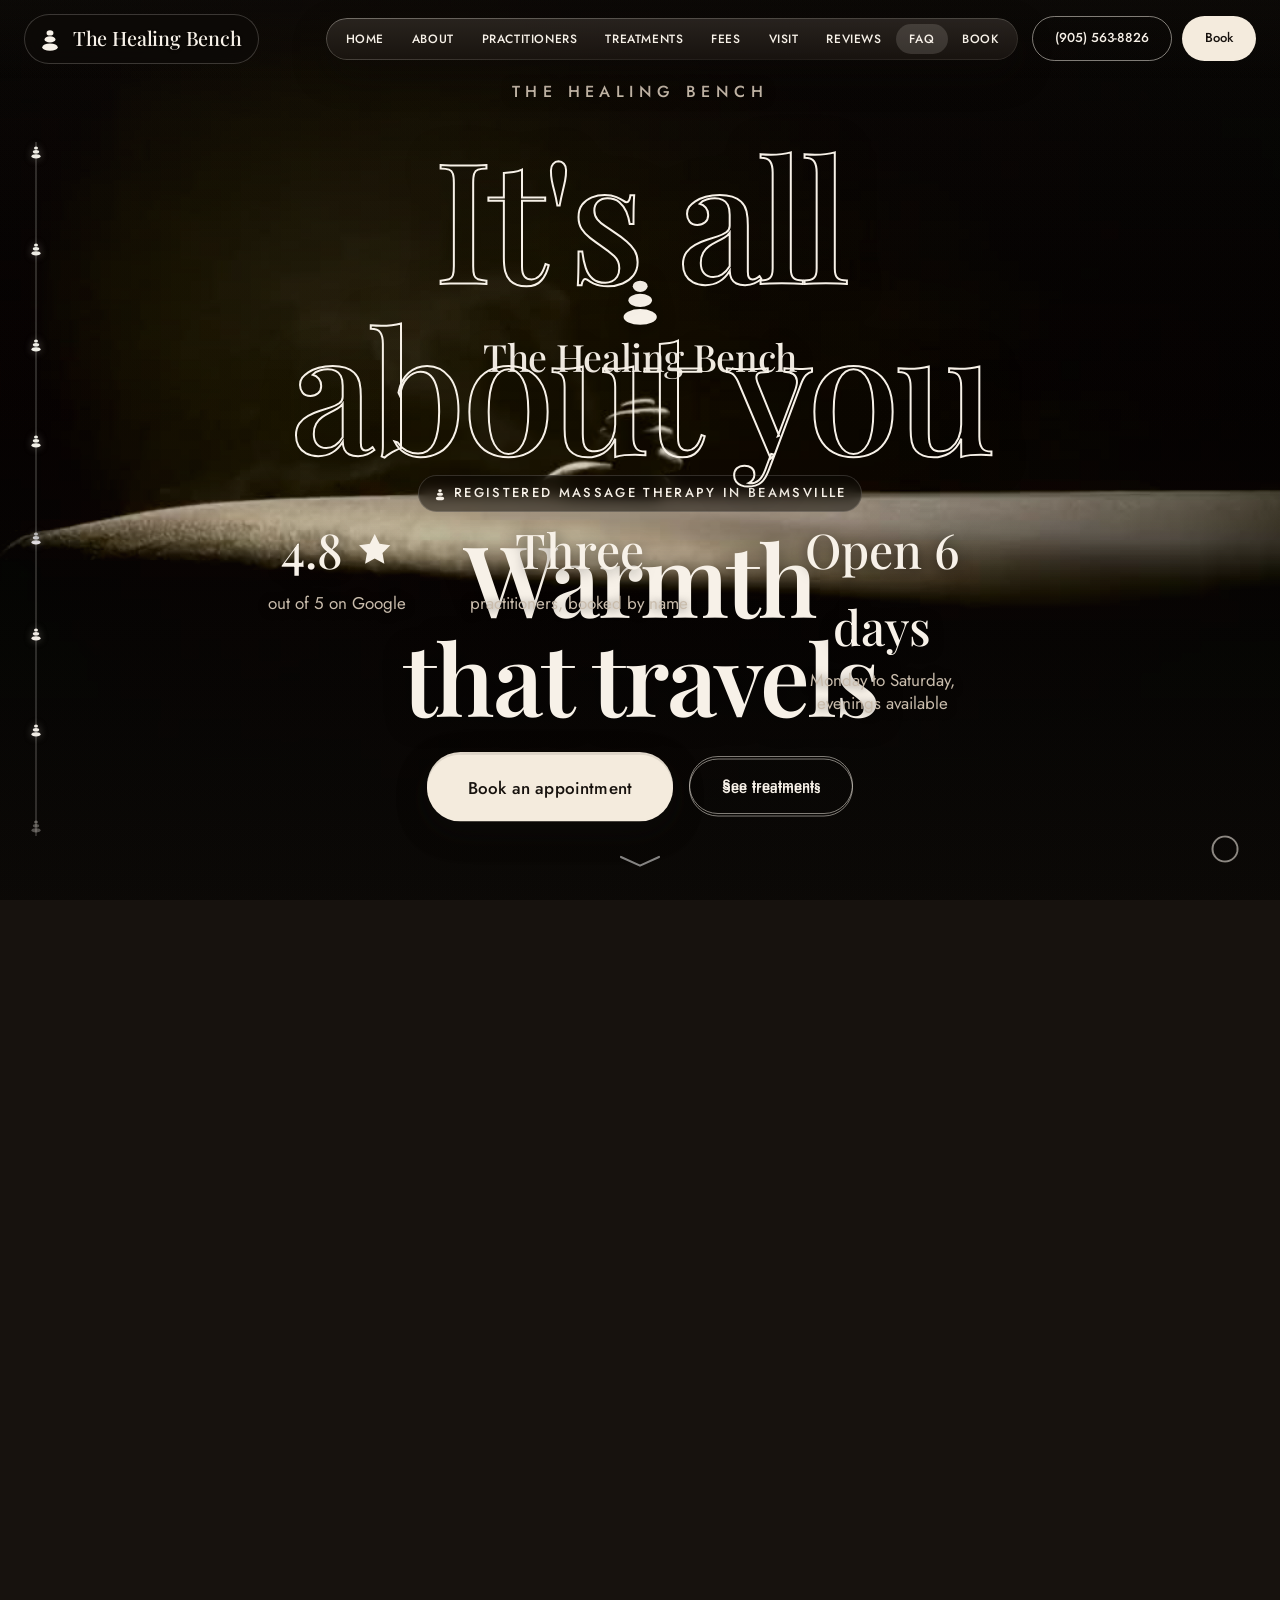
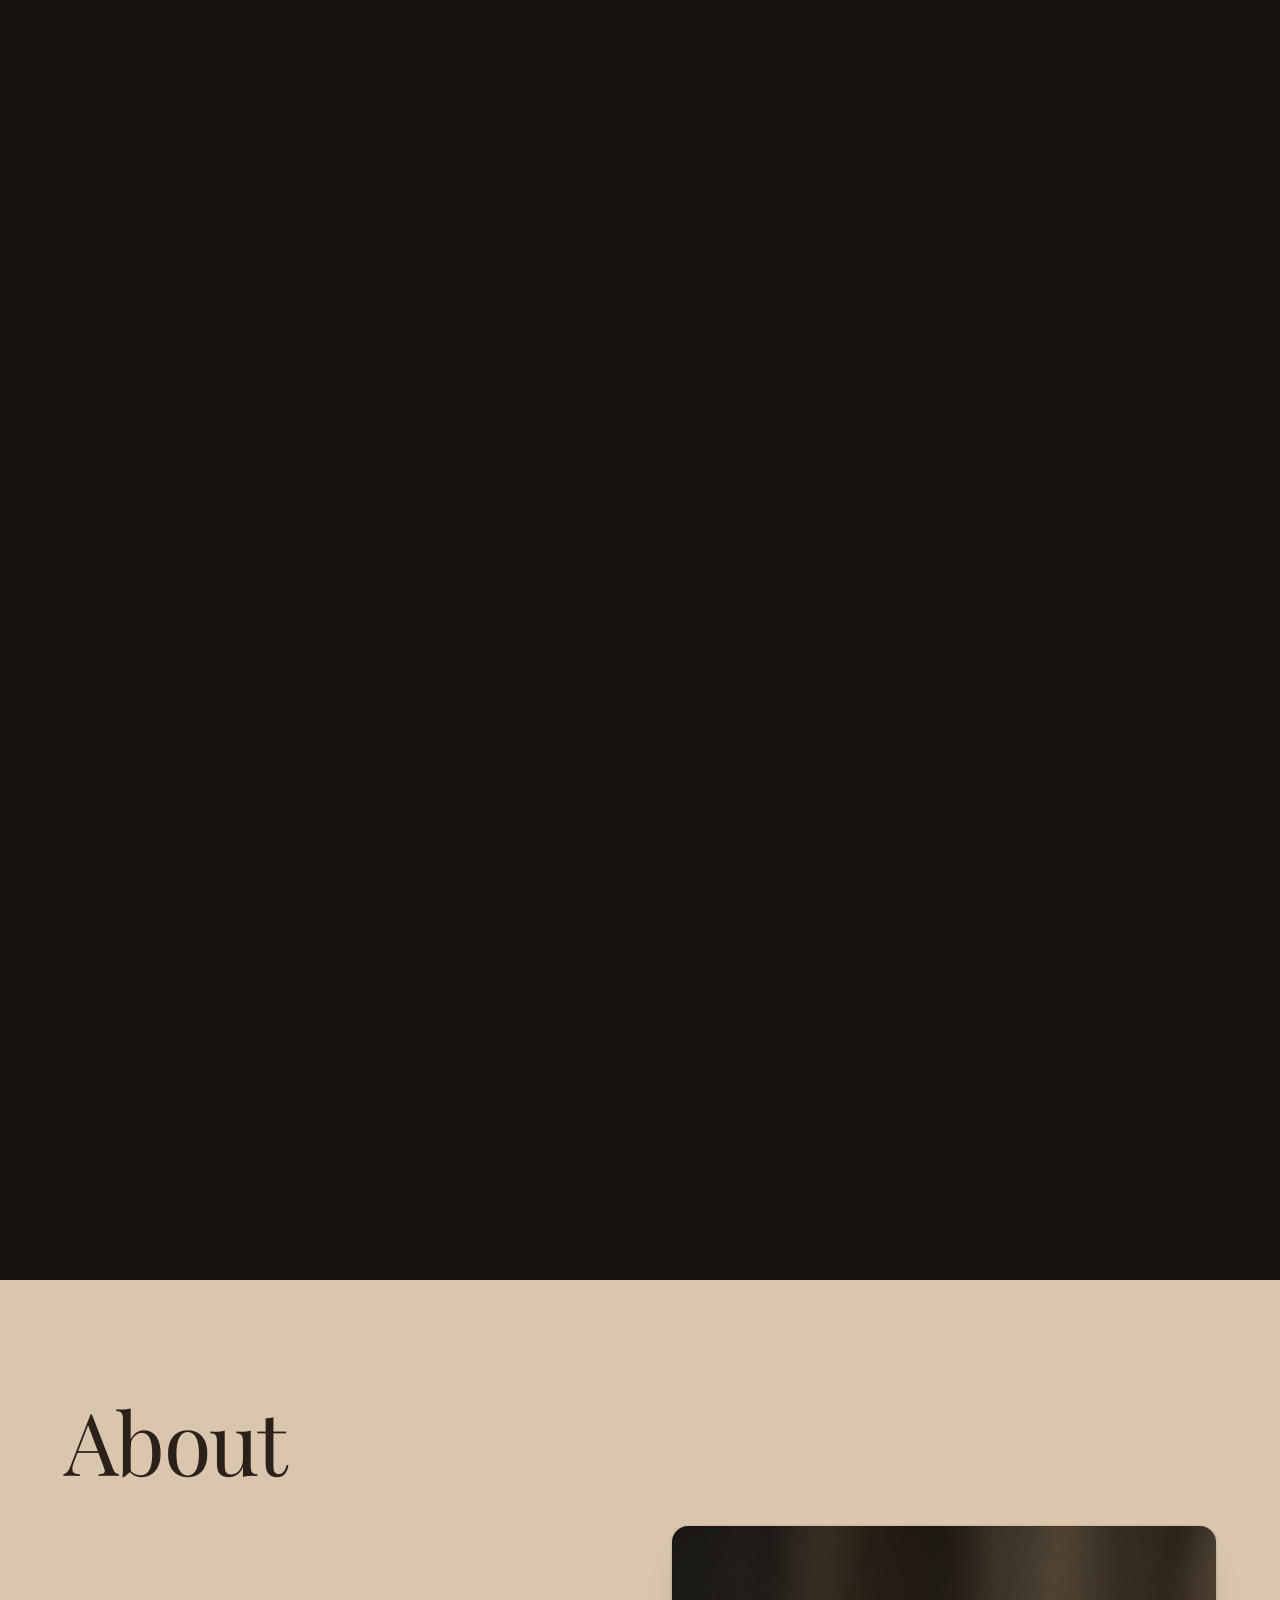
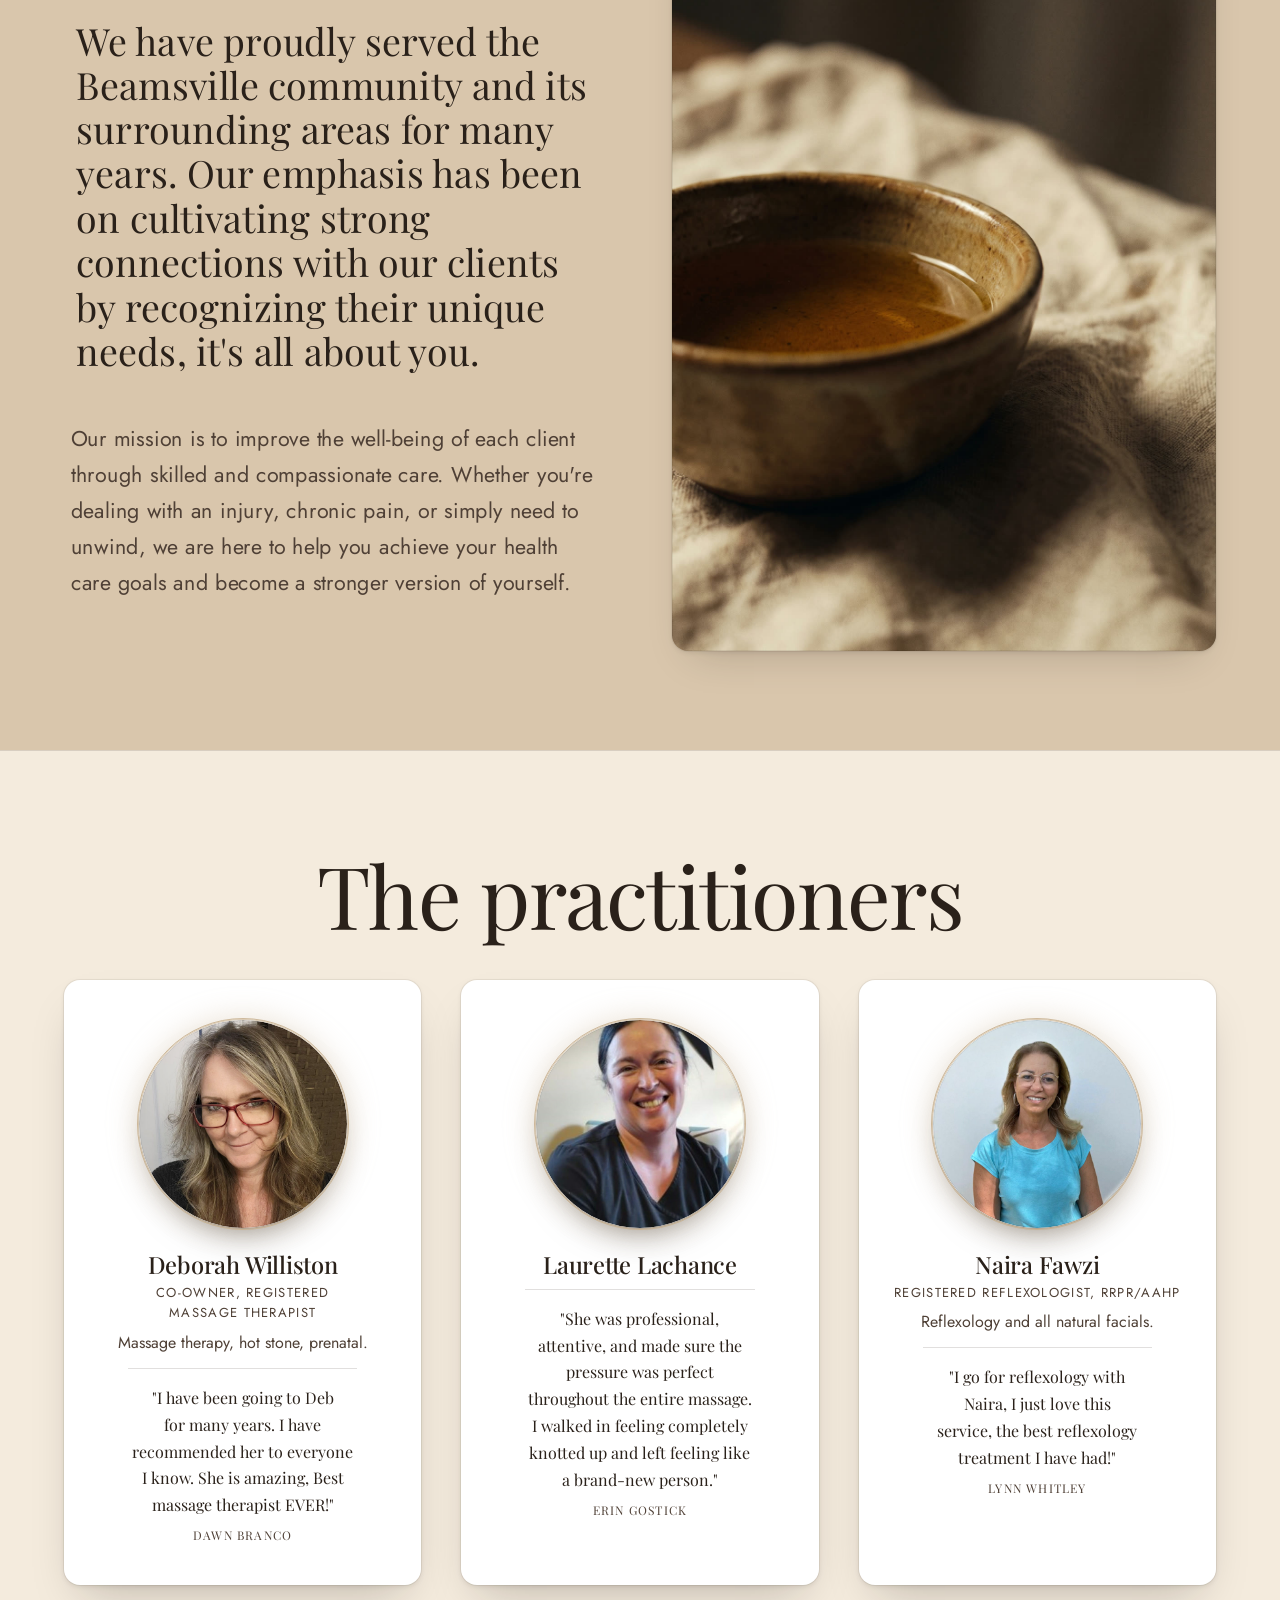
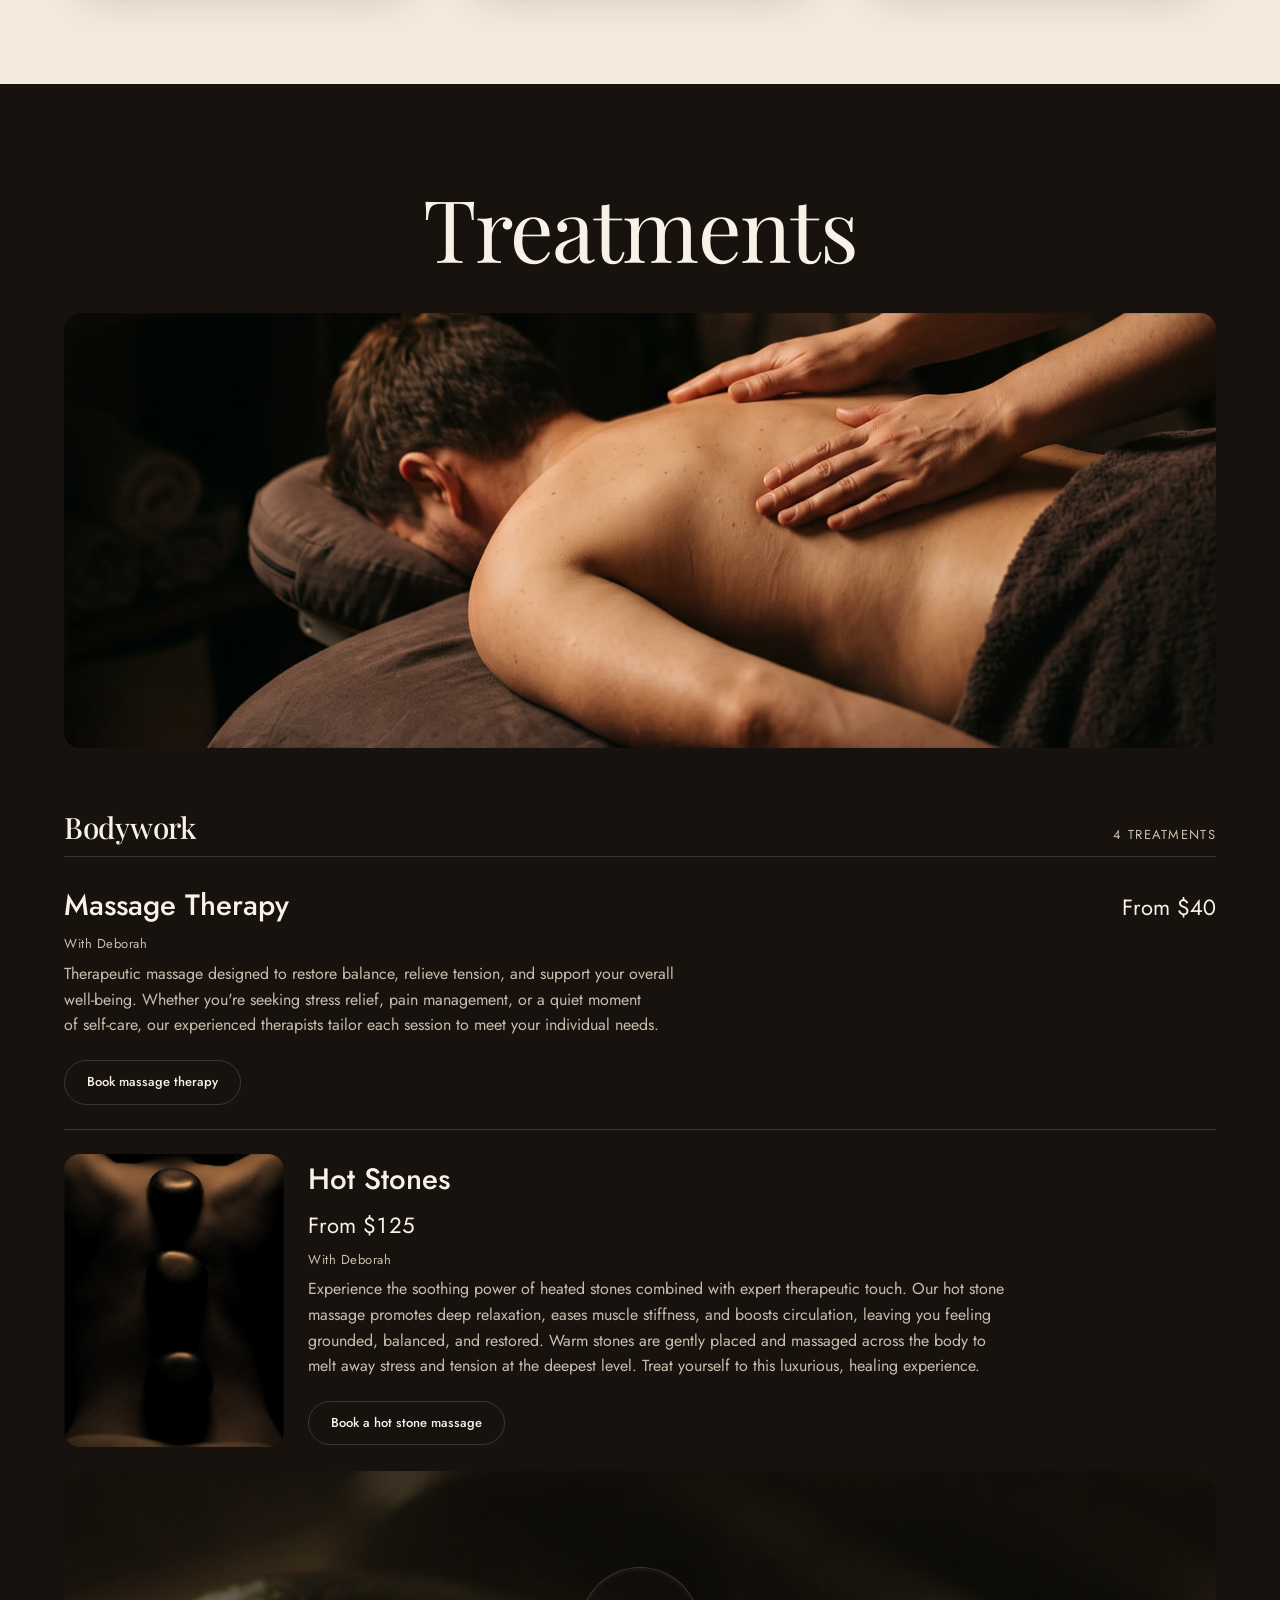
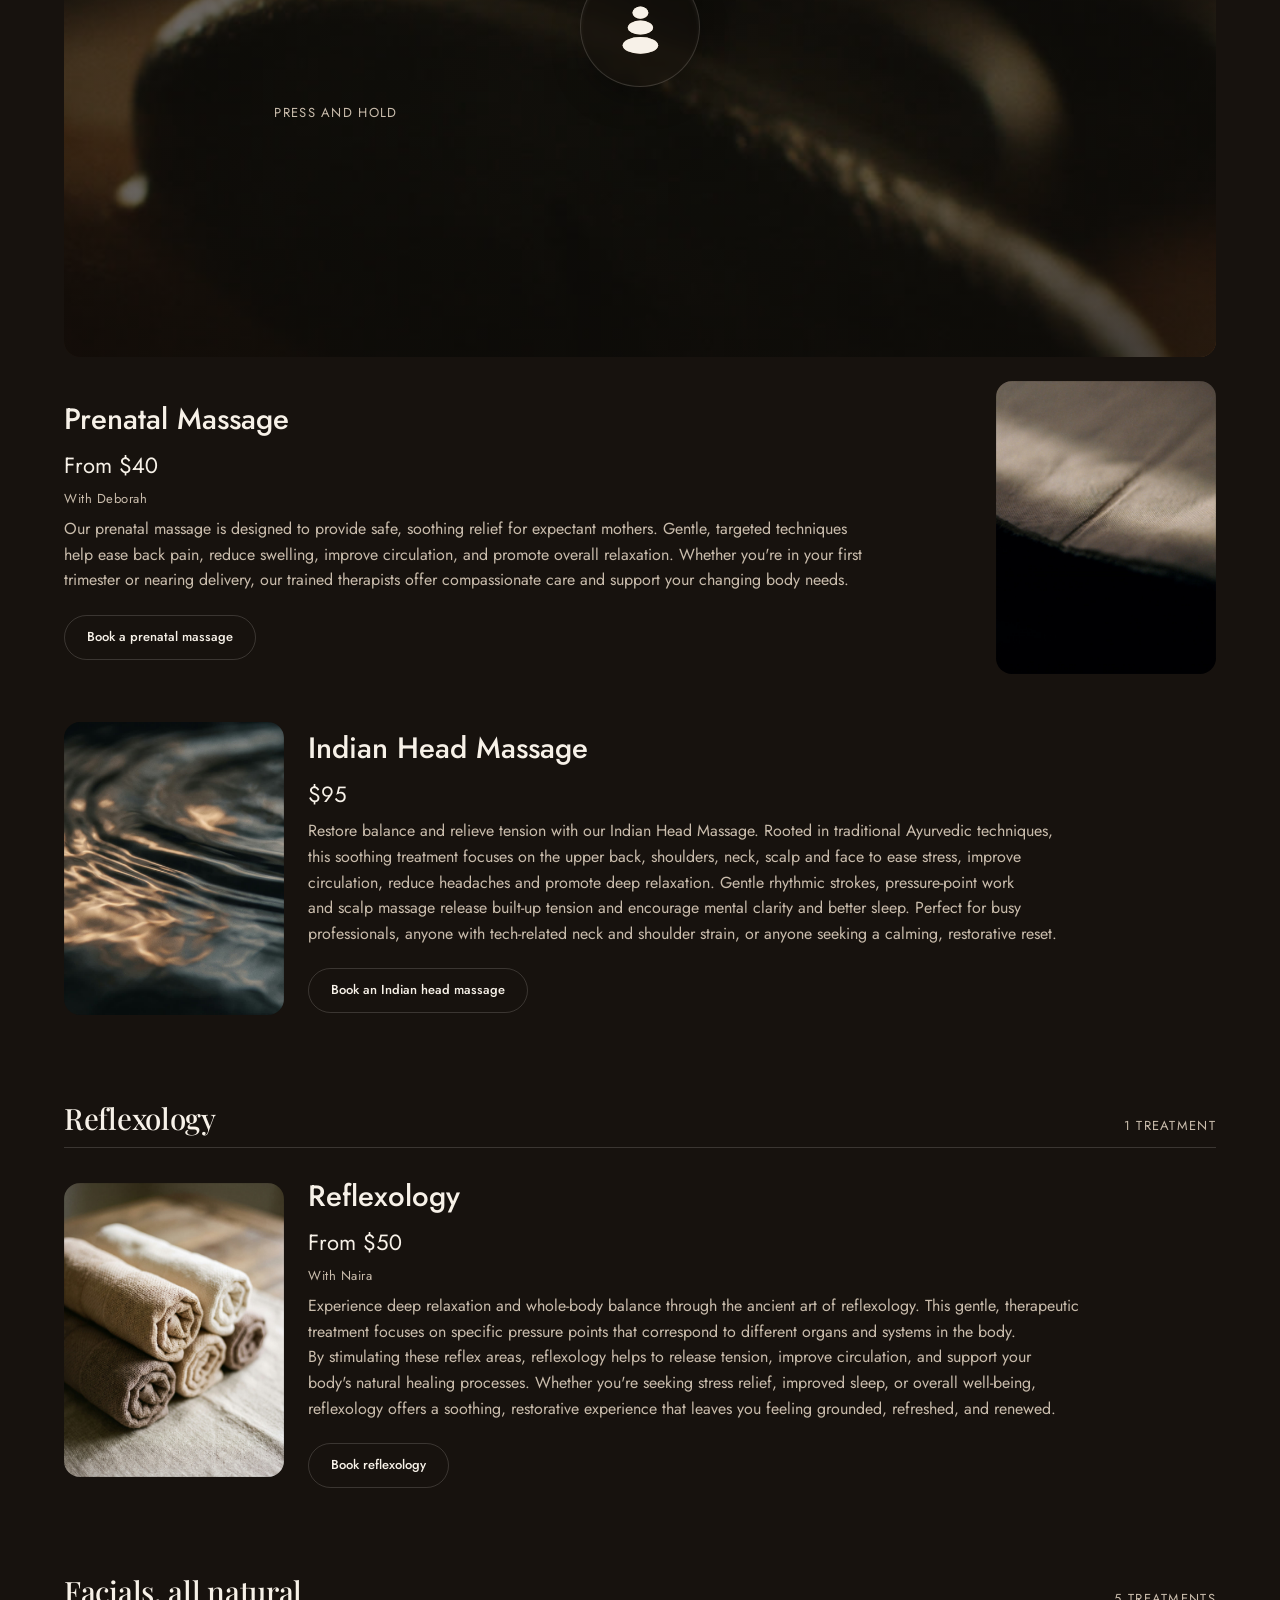
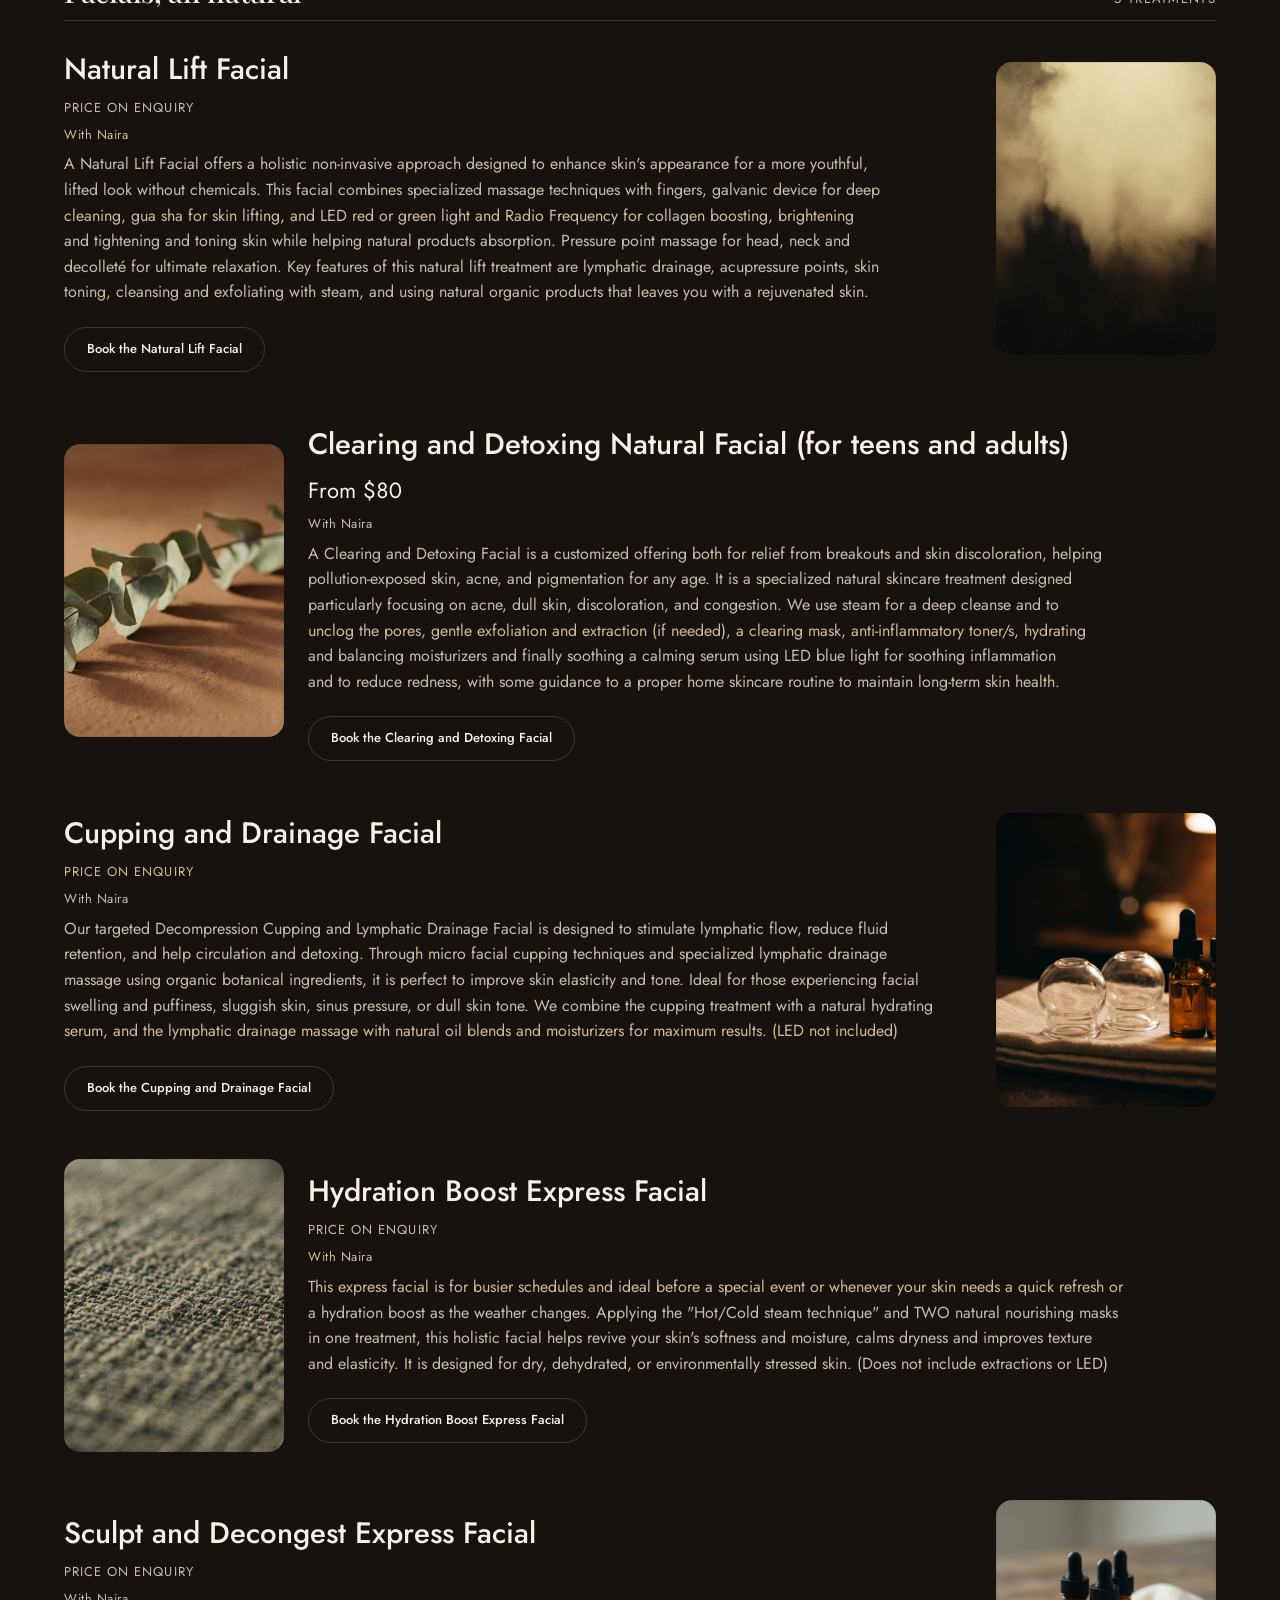
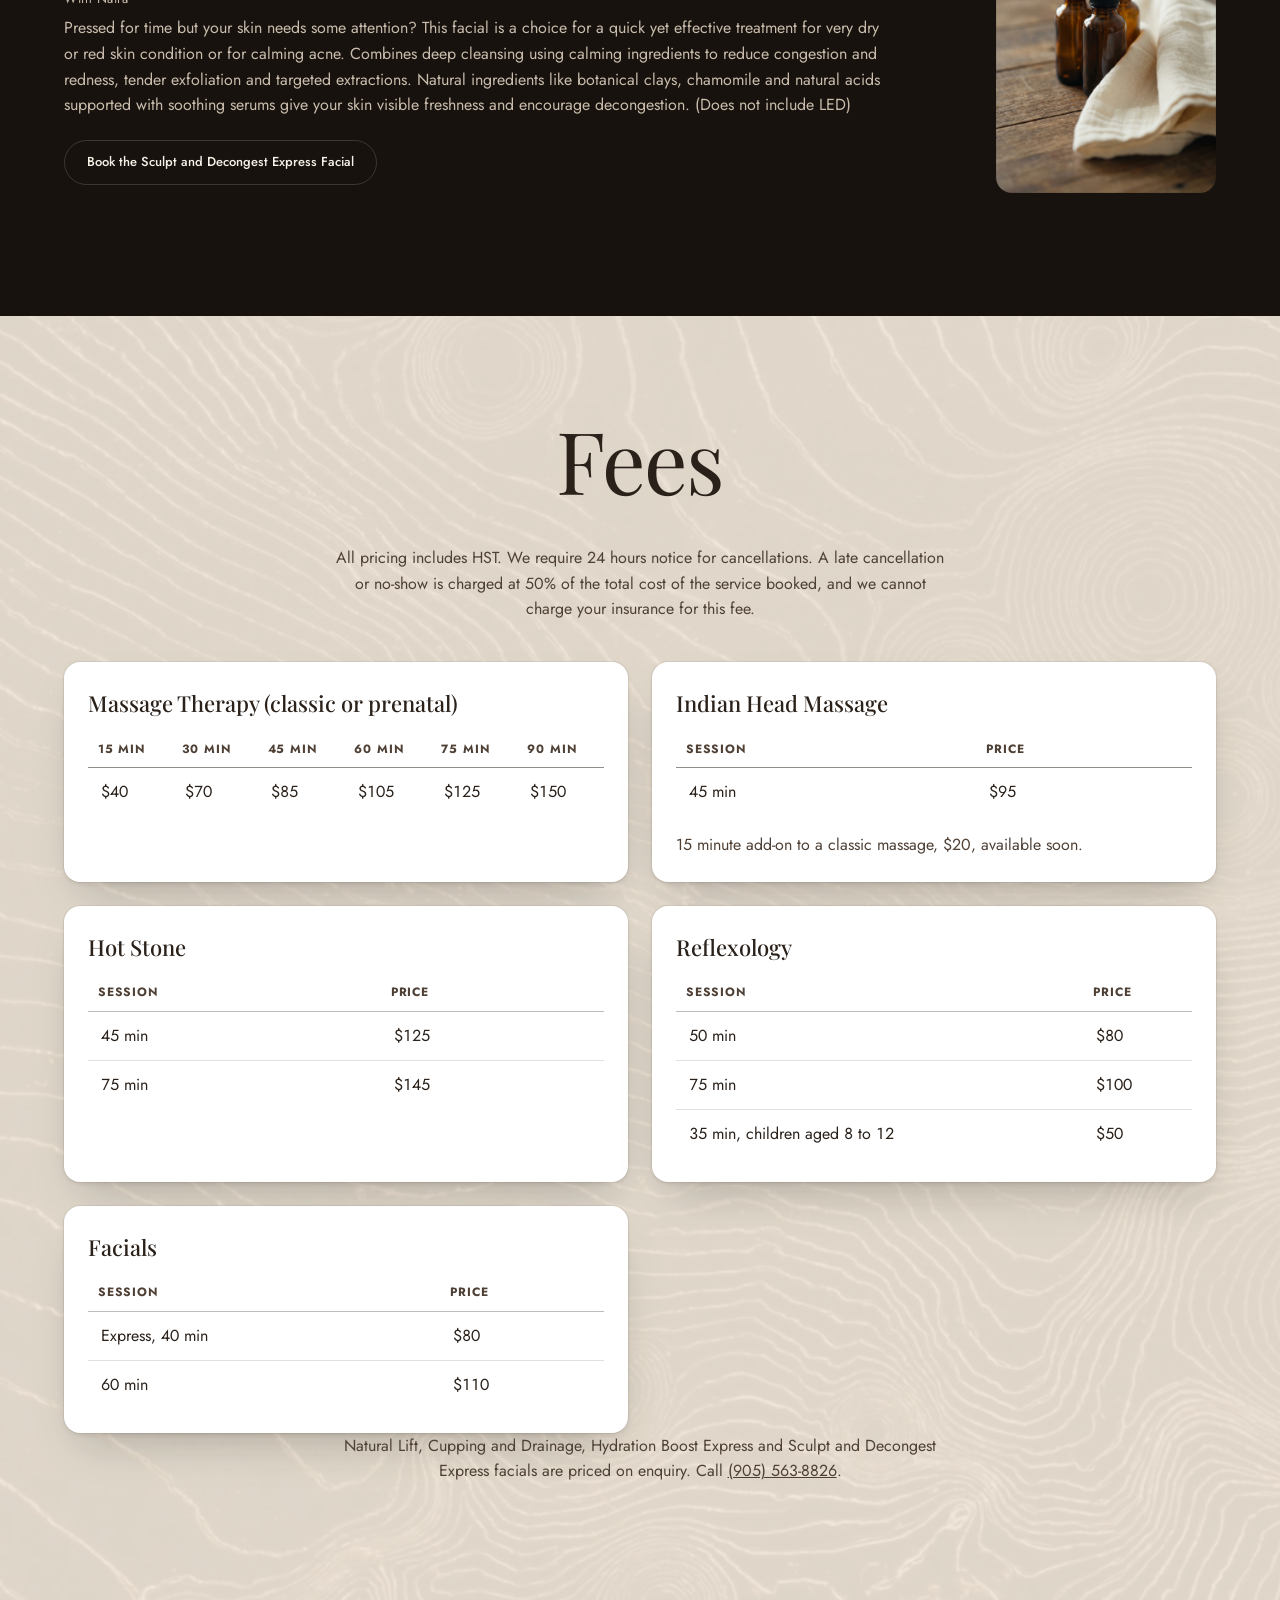
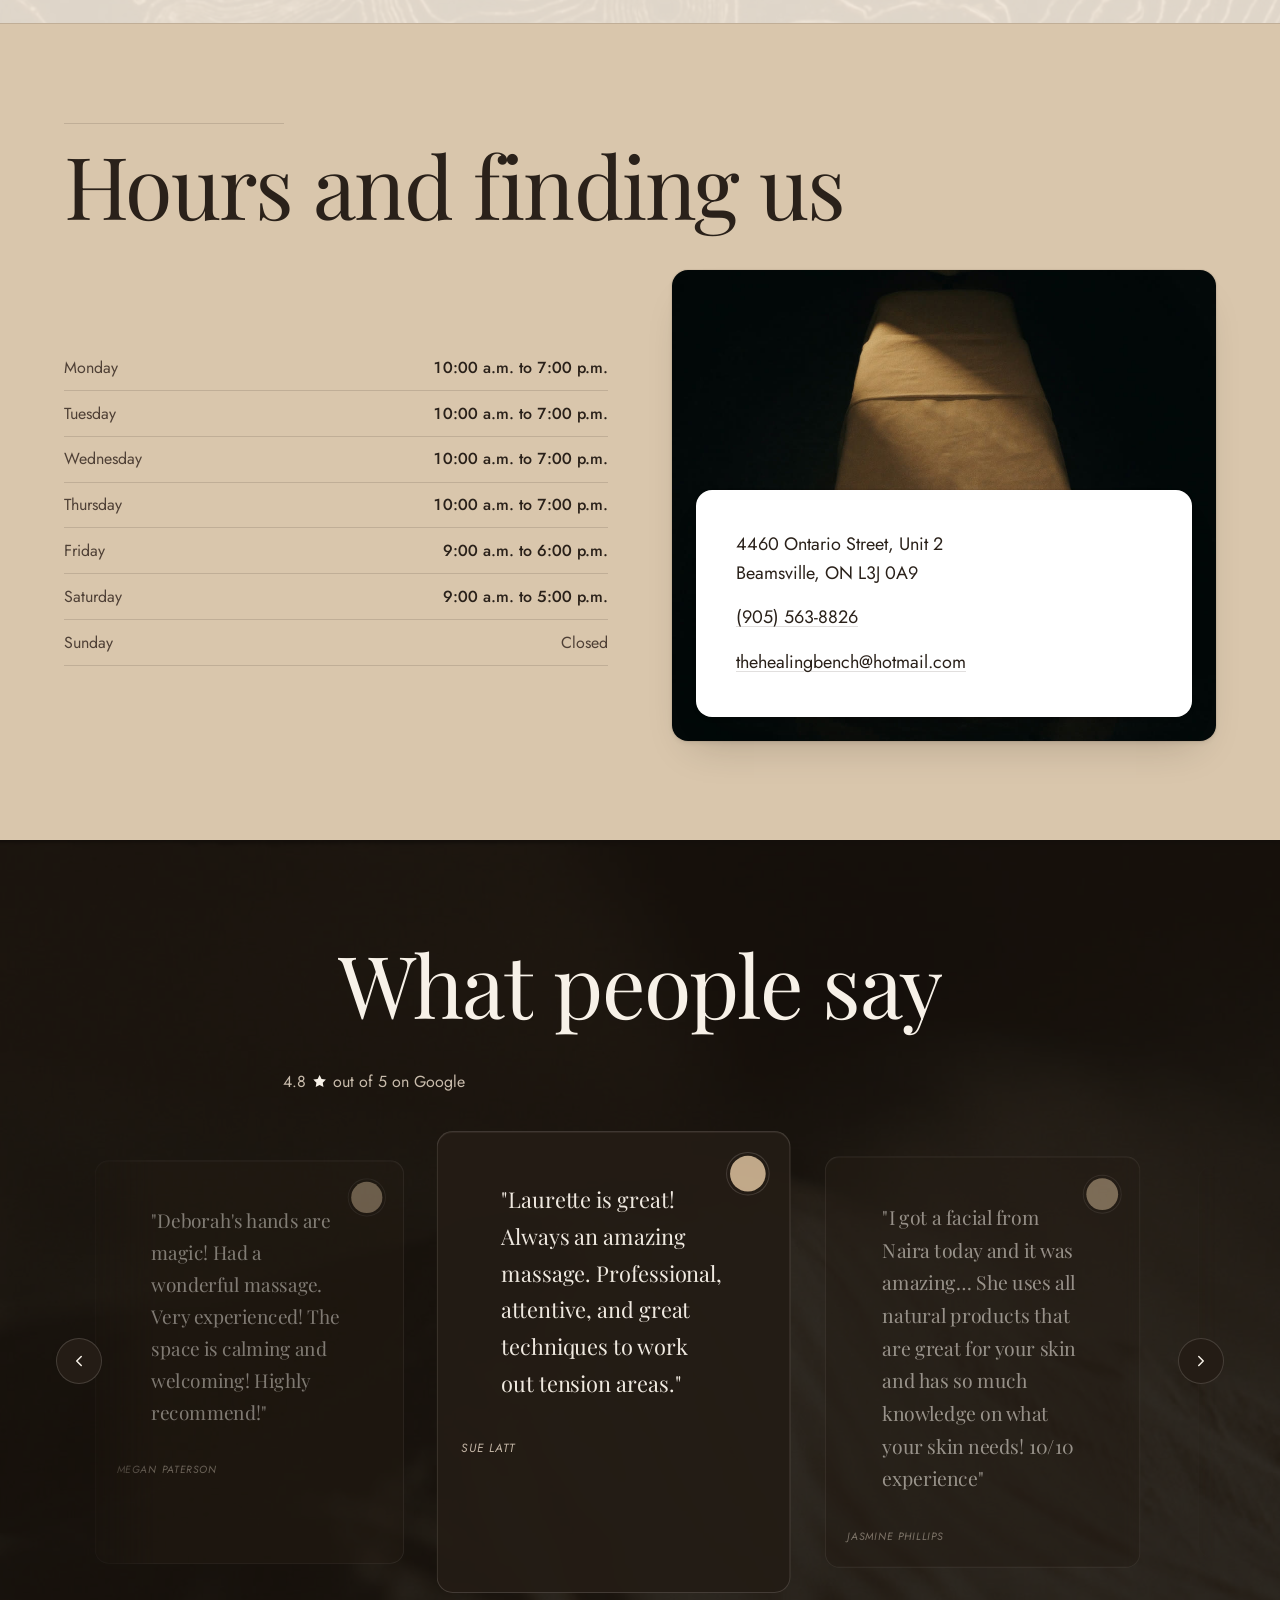
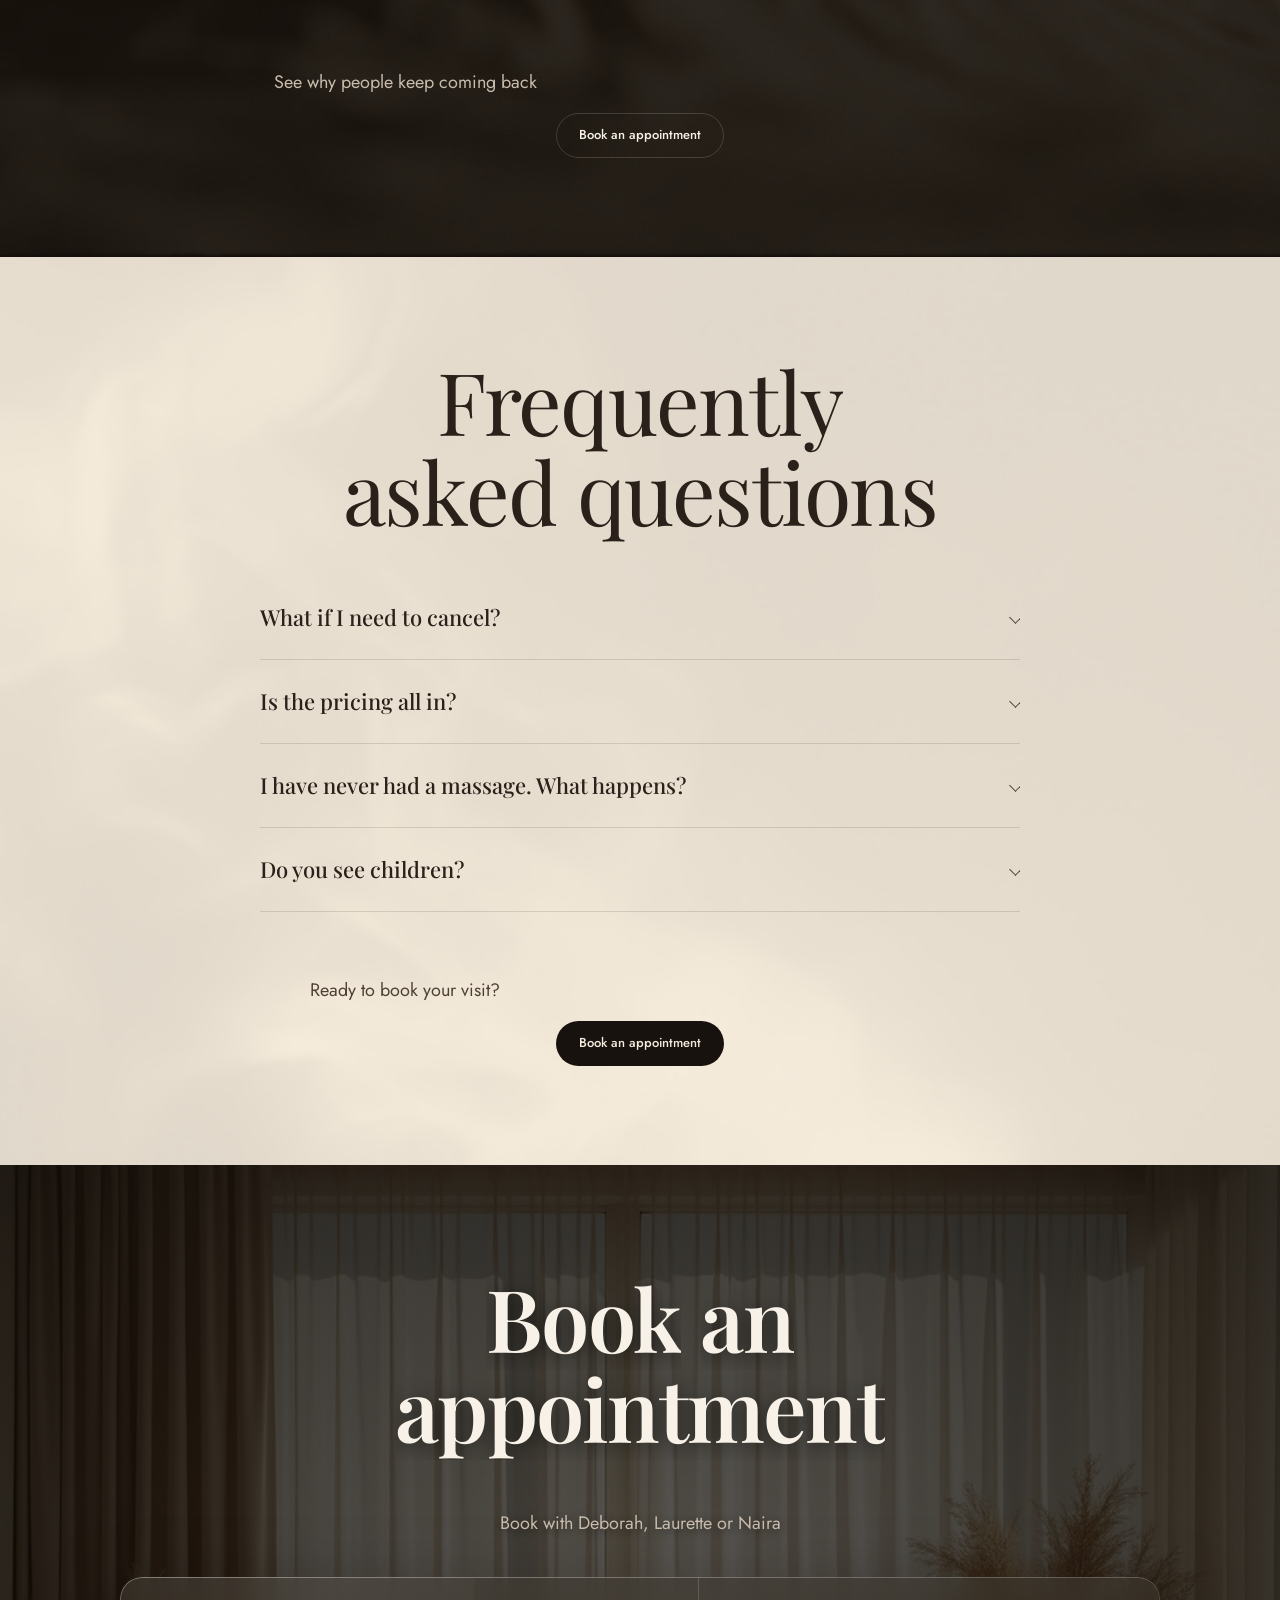
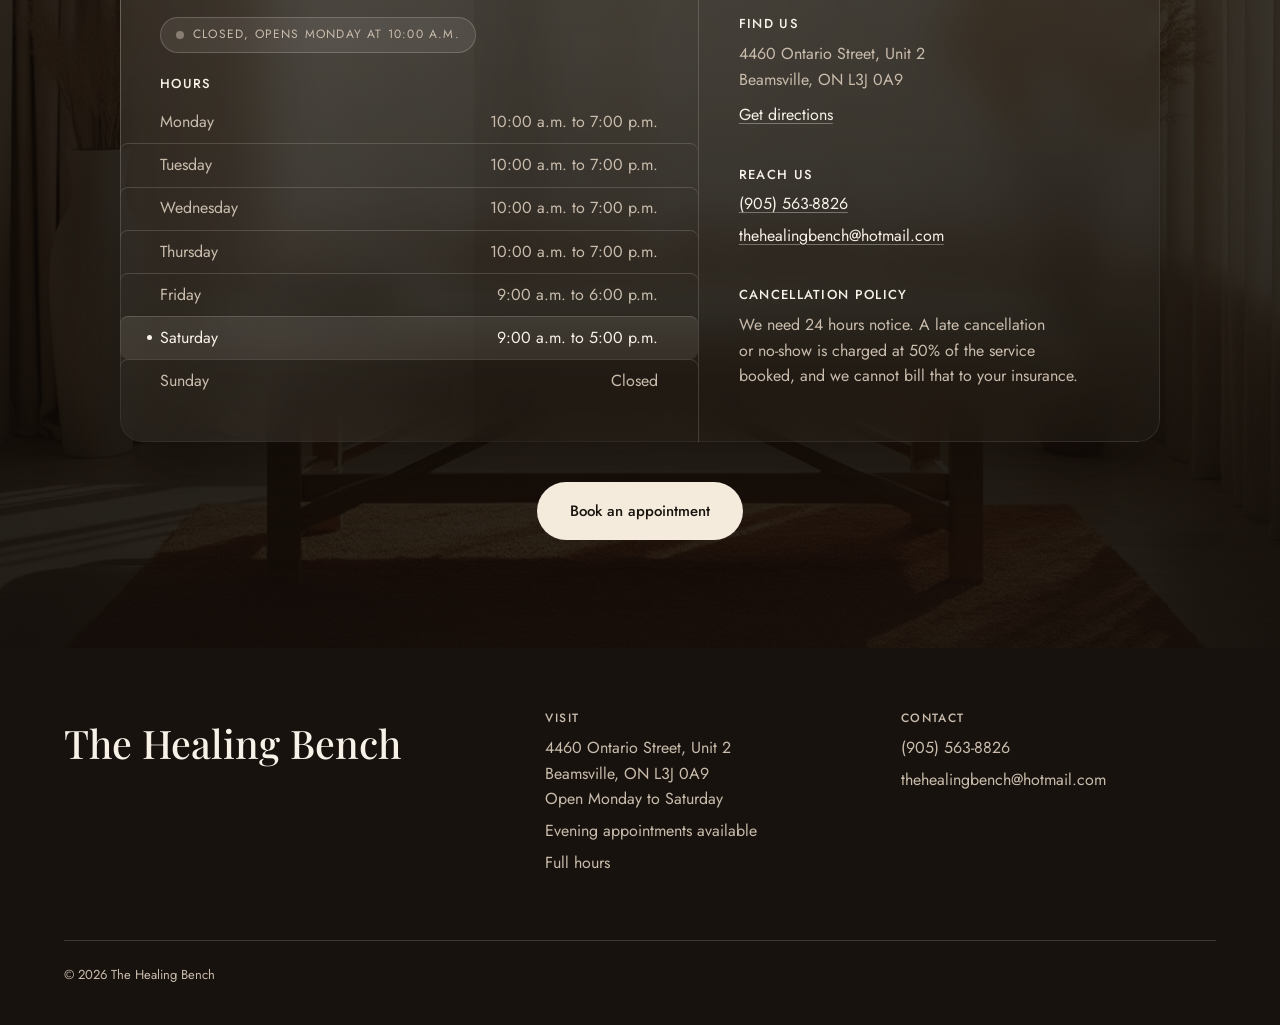
==== index.html @ c96ab0de "Stop showing the same four photographs over and over still-table.jpg appeared three times, tex-steam" ====
<!DOCTYPE html>
<html lang="en">
<head>
<meta charset="UTF-8">
<meta name="viewport" content="width=device-width, initial-scale=1">
<title>The Healing Bench | Massage Therapy &amp; Reflexology in Beamsville, ON</title>
<meta name="description" content="Registered massage therapy, reflexology and natural facials in Beamsville, Ontario. Three practitioners, evening and Saturday hours, book online.">
<meta name="theme-color" content="#17120E">

<!-- Favicon: the cairn mark, three stacked stones, on the espresso ground. Matches the in-page sprite drawn in #cairn below, redrawn here as a standalone file since a favicon loads before body markup exists. Recoloured for DIRECTION-V3.md's warm spa palette: no chromatic accent, so the stones sit in cream on espresso rather than the retired ember tone. -->
<link rel="icon" type="image/svg+xml" href="data:image/svg+xml,%3Csvg xmlns='http://www.w3.org/2000/svg' viewBox='0 0 64 64'%3E%3Crect width='64' height='64' rx='14' fill='%2317120E'/%3E%3Cg transform='translate(13,6) scale(0.8)'%3E%3Cellipse cx='24' cy='52' rx='19' ry='9' fill='%23F4EBDD'/%3E%3Cellipse cx='24' cy='33' rx='13.5' ry='7.5' fill='%23F4EBDD'/%3E%3Cellipse cx='24' cy='17' rx='8.5' ry='6.5' fill='%23F4EBDD'/%3E%3C/g%3E%3C/svg%3E">

<!-- site.webmanifest exists but nothing linked to it; wiring that up here.
     DEPLOY STEP / outstanding: the manifest has no "icons" array, and there
     are no raster icon files (PNG/ICO) in assets/ to point one at. Do not
     invent icon filenames. Before launch, generate real raster icons (at
     minimum 192x192 and 512x512 PNG, ideally also a maskable variant) from
     the cairn mark above and add an icons array to site.webmanifest. -->
<link rel="manifest" href="site.webmanifest">

<!-- Fonts per DIRECTION-V3.md, warm spa editorial: Playfair Display for display, Jost for body, kickers and buttons. There is no mono face in this direction. Fraunces, Karla, IBM Plex Mono, Bricolage Grotesque and Space Mono are all retired. -->
<link rel="preconnect" href="https://fonts.googleapis.com">
<link rel="preconnect" href="https://fonts.gstatic.com" crossorigin>
<link href="https://fonts.googleapis.com/css2?family=Playfair+Display:wght@400;500;600&amp;family=Jost:wght@300;400;500&amp;display=swap" rel="stylesheet">

<meta property="og:type" content="website">
<meta property="og:site_name" content="The Healing Bench">
<meta property="og:title" content="The Healing Bench | Massage Therapy &amp; Reflexology in Beamsville, ON">
<meta property="og:description" content="Registered massage therapy, reflexology and natural facials in Beamsville, Ontario. Three practitioners, evening and Saturday hours, book online.">
<!-- Preview build: pointed at the live GitHub Pages URL, not the eventual
     thehealingbench.ca domain (this is a speculative pitch, not launched
     there yet). DEPLOY STEP: swap both to the real domain once it goes live. -->
<meta property="og:url" content="https://haydnm17.github.io/the-healing-bench/">
<!-- treatment-lengthwise.jpg chosen over hero-poster.jpg/hero-wide-poster.jpg: it is
     the only landscape asset that reads clearly as massage therapy at link-preview
     thumbnail size (the hero posters are moody, mostly-dark macro shots of a stone
     cairn, informative in the hero but not as a small square-cropped share thumbnail). -->
<meta property="og:image" content="https://haydnm17.github.io/the-healing-bench/assets/treatment-lengthwise.jpg">
<meta name="twitter:card" content="summary_large_image">

<!-- Preview build: pointed at the live GitHub Pages URL, same reasoning as
     og:url above. DEPLOY STEP: swap to the real domain once it goes live. -->
<link rel="canonical" href="https://haydnm17.github.io/the-healing-bench/">

<!--
  LocalBusiness structured data, carried over unchanged from the prior build.
  Every fact below is taken only from DESIGN-PACKAGE.md section 14 (verified
  facts). The old live site shipped a placeholder phone number,
  123-456-7890, in this exact schema block; this is the fix. Sunday is
  closed and is intentionally left out of openingHoursSpecification rather
  than given a fabricated opens/closes pair, per Google's own
  structured-data guidance for closed days. Sunday's closure is still shown
  to visitors, in the visible hours table in #visit. No geo coordinates are
  included because none appear in section 14 and this build never invents
  a fact.

  DEPLOY STEP: this schema is missing "geo" (a GeoCoordinates object with
  latitude/longitude for 4460 Ontario Street, Unit 2, Beamsville, ON L3J
  0A9), which Schema.org's LocalBusiness guidance recommends. Do not guess
  these numbers. Before launch, look up the real coordinates from an actual
  geocoder (e.g. Google Maps "what's here", or a geocoding API) and add:
    "geo": { "@type": "GeoCoordinates", "latitude": 0, "longitude": 0 }
-->
<script type="application/ld+json">
{
  "@context": "https://schema.org",
  "@type": ["MedicalClinic", "HealthAndBeautyBusiness"],
  "name": "The Healing Bench",
  "description": "Registered massage therapy, reflexology and natural facials in Beamsville, Ontario.",
  "image": "https://haydnm17.github.io/the-healing-bench/assets/treatment-lengthwise.jpg",
  "telephone": "+1-905-563-8826",
  "email": "thehealingbench@hotmail.com",
  "priceRange": "$40-$150",
  "address": {
    "@type": "PostalAddress",
    "streetAddress": "4460 Ontario Street, Unit 2",
    "addressLocality": "Beamsville",
    "addressRegion": "ON",
    "postalCode": "L3J 0A9",
    "addressCountry": "CA"
  },
  "areaServed": "Beamsville, Ontario",
  "openingHoursSpecification": [
    { "@type": "OpeningHoursSpecification", "dayOfWeek": "Monday", "opens": "10:00", "closes": "19:00" },
    { "@type": "OpeningHoursSpecification", "dayOfWeek": "Tuesday", "opens": "10:00", "closes": "19:00" },
    { "@type": "OpeningHoursSpecification", "dayOfWeek": "Wednesday", "opens": "10:00", "closes": "19:00" },
    { "@type": "OpeningHoursSpecification", "dayOfWeek": "Thursday", "opens": "10:00", "closes": "19:00" },
    { "@type": "OpeningHoursSpecification", "dayOfWeek": "Friday", "opens": "09:00", "closes": "18:00" },
    { "@type": "OpeningHoursSpecification", "dayOfWeek": "Saturday", "opens": "09:00", "closes": "17:00" }
  ],
  "aggregateRating": {
    "@type": "AggregateRating",
    "ratingValue": "4.8",
    "reviewCount": "19",
    "bestRating": "5"
  },
  "url": "https://haydnm17.github.io/the-healing-bench/"
}
</script>

<link rel="stylesheet" href="styles.css">
</head>
<body>

<!-- The cairn mark below is a design proposal, not an existing brand asset. The Healing Bench has no logo today, so this mark stands in for one until Deborah accepts, adapts or replaces it. Drawn once here as a symbol and referenced everywhere else with use, per BUILD-CONTRACT-V2.md: the hero crest, the header brand, every section label, every spine node, the heat stone, and the favicon above. -->
<svg aria-hidden="true" focusable="false" style="position:absolute;width:0;height:0;overflow:hidden" class="cairn-sprite">
  <symbol id="cairn" viewBox="0 0 48 64">
    <ellipse cx="24" cy="52" rx="19" ry="9" fill="currentColor"/>
    <ellipse cx="24" cy="33" rx="13.5" ry="7.5" fill="currentColor"/>
    <ellipse cx="24" cy="17" rx="8.5" ry="6.5" fill="currentColor"/>
  </symbol>
  <!-- A single filled star for the rating. Drawn rather than typed: the
       text glyph U+2605 renders at a wildly different size and baseline
       from font to font, and this one has to sit level with a 3rem
       Playfair numeral in the hero panel. -->
  <symbol id="star" viewBox="0 0 24 24">
    <path fill="currentColor" d="M12 1.6l3.09 6.26 6.91 1-5 4.87 1.18 6.87L12 17.35l-6.18 3.25L7 13.73l-5-4.87 6.91-1z"/>
  </symbol>
  <!-- The jump-arrow chevron: wide, shallow, two strokes and no shaft, so it
       reads as a direction rather than as another button competing with the
       booking pills. -->
  <symbol id="chev" viewBox="0 0 30 9">
    <path d="M1.4 1.4 15 7.6 28.6 1.4" fill="none" stroke="currentColor" stroke-width="1.5" stroke-linecap="round" stroke-linejoin="round"/>
  </symbol>
</svg>

<a class="skip-link" href="#main">Skip to content</a>

<header class="site-header">
  <a class="brand" href="#hero">
    <svg aria-hidden="true"><use href="#cairn"/></svg>
    <span>The Healing Bench</span>
  </a>
  <nav class="nav" id="navList" aria-label="Main">
    <a class="nav__link" href="#hero">Home</a>
    <a class="nav__link" href="#intro">About</a>
    <a class="nav__link" href="#practitioners">Practitioners</a>
    <a class="nav__link" href="#treatments">Treatments</a>
    <a class="nav__link" href="#fees">Fees</a>
    <a class="nav__link" href="#visit">Visit</a>
    <a class="nav__link" href="#reviews">Reviews</a>
    <a class="nav__link" href="#faq">FAQ</a>
    <a class="nav__link" href="#book">Book</a>
  </nav>
  <div class="header-actions">
    <a class="btn btn--ghost btn--sm" href="tel:+19055638826">(905) 563-8826</a>
    <a class="btn btn--primary btn--sm" href="https://thehealingbench.clinicsense.com/book/" rel="noopener">Book</a>
  </div>
  <button class="nav__toggle" id="navToggle" aria-controls="navList" aria-expanded="false">Menu</button>
</header>

<div class="spine" id="spine" aria-hidden="true">
  <span class="spine__rule"></span>
  <span class="spine__node" data-for="intro"><svg aria-hidden="true"><use href="#cairn"/></svg></span>
  <span class="spine__node" data-for="practitioners"><svg aria-hidden="true"><use href="#cairn"/></svg></span>
  <span class="spine__node" data-for="treatments"><svg aria-hidden="true"><use href="#cairn"/></svg></span>
  <span class="spine__node" data-for="fees"><svg aria-hidden="true"><use href="#cairn"/></svg></span>
  <span class="spine__node" data-for="visit"><svg aria-hidden="true"><use href="#cairn"/></svg></span>
  <span class="spine__node" data-for="reviews"><svg aria-hidden="true"><use href="#cairn"/></svg></span>
  <span class="spine__node" data-for="faq"><svg aria-hidden="true"><use href="#cairn"/></svg></span>
  <span class="spine__node" data-for="book"><svg aria-hidden="true"><use href="#cairn"/></svg></span>
</div>

<main id="main" tabindex="-1">

  <!-- Hero, exactly per BUILD-CONTRACT-V2.md. The five caption bands from
       v1 are gone entirely. This is a single composed crest plus caption,
       not a five-beat film narration. The section carries id="hero" per
       the contract, since the engine looks that id up by name to compute
       scroll progress through the pinned region and fails silently
       (no scrub, no console error) if it is absent. The header brand's
       href points at "#hero" directly rather than a separate "#top"
       anchor. #heroRing is the frame loader's progress ring, restored
       here per BUILD-CONTRACT.md; Agent F writes its stroke-dashoffset
       through the --ld custom property as the frames arrive. Agent F
       wires the poster through CSS and JS, and paints the film itself
       into the #heroFilm canvas from the WebP sequences under
       assets/frames/, so no raster <img> tags live inside the stage.
       Agent F also writes --heroOut (0 to 1) onto #heroStage over 0.66 of
       one viewport height; Agent S uses it to translate and fade
       #heroCrest and #heroCaption
       out on the first scroll. This is the one h1 on the page.

       Per DIRECTION-V3.md, room-1.jpg (a real photograph of the practice's
       own treatment room) is the recommended poster and opening-frame
       asset here, since the client's own treatment-room photos are the
       warmest and most human images available and this is one of the
       three high-visibility slots named for them. The poster is an empty
       div by contract, its background image wired in CSS by Agent S and
       its video source chosen by Agent F, so this is a note for whoever
       wires those two, not a markup change I can make directly. -->
  <section id="hero" class="hero">
    <div class="hero__stage" id="heroStage">
      <div class="hero__poster" id="heroPoster"></div>
      <!-- The film is a canvas, not a video element. Scrubbing a <video>
           means assigning currentTime every frame, and every assignment is
           a seek: on a phone the decoder flushes and decodes forward from
           the nearest keyframe, and the round trip is 30 to 100ms. That
           caps the scrub at 10 to 30fps no matter how the file is encoded.
           Drawing an already decoded image has no such round trip, so the
           film ships as a WebP frame sequence and film-engine.js draws
           frame N here. See assets/frames/. -->
      <canvas class="hero__film" id="heroFilm" aria-hidden="true"></canvas>
      <div class="hero__scrim" aria-hidden="true"></div>
      <!-- The blackout. Rides --heroFade, which only starts once the reveal
           panel has been at rest for a while, so the last stretch of the
           hero dims the film to black before the About band arrives. It
           sits above the film and the scrim but below the reveal panel, so
           the text stays legible the whole way down while the picture
           behind it goes. -->
      <div class="hero__blackout" aria-hidden="true"></div>
      <svg class="hero__ring" id="heroRing" viewBox="0 0 48 48" aria-hidden="true">
        <circle cx="24" cy="24" r="20" fill="none" stroke="currentColor" stroke-width="3"
                stroke-dasharray="126" style="stroke-dashoffset:var(--ld,126)"/>
      </svg>
      <div class="hero__crest" id="heroCrest">
        <svg class="hero__mark" aria-hidden="true"><use href="#cairn"/></svg>
        <p class="hero__wordmark">The Healing Bench</p>
      </div>
      <div class="hero__caption" id="heroCaption">
        <p class="kicker">
          <svg aria-hidden="true"><use href="#cairn"/></svg>
          Registered massage therapy in Beamsville
        </p>
        <h1 class="hero__h1">Warmth that travels</h1>
        <div class="hero__actions">
          <a class="btn btn--primary btn--hero" href="https://thehealingbench.clinicsense.com/book/" rel="noopener">Book an appointment</a>
          <a class="btn btn--ghost" href="#treatments">See treatments</a>
        </div>
      </div>
      <!-- The reveal, over the settled frame. The film's camera finishes
           its descent and comes to rest on the table; this arrives on top
           of that, driven by --heroLate on #heroStage (film-engine.js),
           not by scroll pixels, so it lands on a moment in the footage
           rather than at a scroll depth. Each child reads the same
           variable through its own --d offset, which is what staggers
           them without a single transition or keyframe: the whole panel
           is a pure function of scroll position and so is fully
           reversible, scroll back up and it unbuilds itself.

           "It's all about you" is the practice's own line, verbatim from
           the About paragraph and from DESIGN-PACKAGE.md. It is not new
           copy written for this panel. The three facts under it are all
           on the page elsewhere: the Google rating and review count, the
           three named practitioners, and the evening and Saturday hours
           from DESIGN-PACKAGE.md section 14. -->
      <div class="hero__reveal" id="heroReveal">
        <p class="hero__reveal-kicker" style="--d:0">The Healing Bench</p>
        <p class="hero__reveal-hollow" style="--d:.08">It's all about you</p>
        <ul class="hero__reveal-facts">
          <li style="--d:.3"><strong class="hero__reveal-rating">4.8<svg class="hero__reveal-star" aria-hidden="true"><use href="#star"/></svg></strong><span>out of 5 on Google</span></li>
          <li style="--d:.4"><strong>Three</strong><span>practitioners, booked by name</span></li>
          <li style="--d:.5"><strong>Open 6 days</strong><span>Monday to Saturday, evenings available</span></li>
        </ul>
        <div class="hero__reveal-actions" style="--d:.62">
          <a class="btn btn--primary btn--hero" href="https://thehealingbench.clinicsense.com/book/" rel="noopener">Book an appointment</a>
          <a class="btn btn--ghost" href="#treatments">See treatments</a>
        </div>
      </div>
    </div>
  </section>

  <!-- 01. About. Their real About copy, verbatim, the only edit being the
       em dash in the original replaced with a comma, per DESIGN-PACKAGE.md
       section 8.1. Offset editorial: copy left, tall image right, per
       REDESIGN-PLAN.md's section table, kept as a split layout under
       DIRECTION-V3.md. Warm tan band. still-linen.jpg runs large and
       alone, per DIRECTION-V3.md's instruction that every image be
       cropped generously with room to breathe, no image smaller than a
       third of viewport width on desktop; room-1.jpg moved to the hero,
       one of the three high-visibility slots the direction names for the
       real treatment-room photographs. -->
  <section id="intro" class="section about tone-tan">
    <div class="container">
      <div class="slabel" data-reveal>
        <span class="slabel__n">01</span>
        <svg class="slabel__glyph" aria-hidden="true"><use href="#cairn"/></svg>
        <span class="slabel__rule" aria-hidden="true"></span>
      </div>
      <h2 class="shead" data-split="words">About</h2>

      <div class="about__grid">
        <div class="about__copy" data-reveal data-spotlight>
          <p>We have proudly served the Beamsville community and its surrounding areas for many years. Our emphasis has been on cultivating strong connections with our clients by recognizing their unique needs, it's all about you.</p>
          <p>Our mission is to improve the well&#8209;being of each client through skilled and compassionate care. Whether you're dealing with an injury, chronic pain, or simply need to unwind, we are here to help you achieve your health care goals and become a stronger version of yourself.</p>
        </div>
        <div class="about__media" data-reveal>
          <img class="about__image" data-parallax src="assets/still-oil.jpg" alt="A small ceramic bowl of warm massage oil resting on folded linen" width="1200" height="1600" loading="lazy" decoding="async">
        </div>
      </div>
    </div>
  </section>

  <!-- 02. The practitioners. Clients book by name, so each card carries
       photo, name, title, focus and a real review quote. Photos are the
       genuine team photographs from the practice's own site. Cream band.
       Three cards read naturally as DIRECTION-V3.md's rounded image-card
       grid, three across on desktop stacking to one column under 760px.
       data-reveal plus data-stagger="80" sit on .practitioners__grid
       itself, per initReveal()'s documented contract in site.js: the
       container is what gets observed, and each .practitioner-card, as a
       direct child, is handed .in in turn with an incrementing delay by
       that same function. Individual cards carry no data-reveal of
       their own, since a child with its own observer could reveal ahead
       of the parent's cascade and defeat the stagger.
       The portraits are circular floating bubbles rather than the
       rectangular image-card tops used elsewhere on the page.
       .practitioner-card__frame is the bubble itself (size, halo, drop
       shadow, idle float keyframes) and .practitioner-card__photo is the
       circular mask inside it, carrying its own iris-open reveal keyed
       off ".practitioner-card.in".
       These three photos deliberately do NOT take data-parallax. A scroll
       drift inside a 200px circle fights the float animation for the same
       few pixels and reads as a wobble, so the bubble's own motion is the
       only motion here. -->
  <section id="practitioners" class="section practitioners tone-cream">
    <div class="container">
      <div class="slabel" data-reveal>
        <span class="slabel__n">02</span>
        <svg class="slabel__glyph" aria-hidden="true"><use href="#cairn"/></svg>
        <span class="slabel__rule" aria-hidden="true"></span>
      </div>
      <h2 class="shead" data-split="words">The practitioners</h2>

      <div class="practitioners__grid" data-reveal data-stagger="80">

        <article class="practitioner-card practitioner-card--deborah">
          <div class="practitioner-card__frame">
            <img class="practitioner-card__photo" src="assets/team-deborah.jpg" alt="Deborah Williston, co-owner and registered massage therapist" width="640" height="640" loading="lazy" decoding="async">
          </div>
          <div class="practitioner-card__body">
            <h3 class="practitioner-card__name">Deborah Williston</h3>
            <p class="practitioner-card__title">Co&#8209;owner, Registered Massage Therapist</p>
            <p class="practitioner-card__desc">Massage therapy, hot stone, prenatal.</p>
            <blockquote class="practitioner-card__quote">
              <p>"I have been going to Deb for many years. I have recommended her to everyone I know. She is amazing, Best massage therapist EVER!"</p>
              <cite>Dawn Branco</cite>
            </blockquote>
          </div>
        </article>

        <article class="practitioner-card practitioner-card--laurette">
          <div class="practitioner-card__frame">
            <img class="practitioner-card__photo" src="assets/team-laurette.jpg" alt="Laurette Lachance" width="640" height="640" loading="lazy" decoding="async">
          </div>
          <div class="practitioner-card__body">
            <h3 class="practitioner-card__name">Laurette Lachance</h3>
            <!-- Title and services unconfirmed. DESIGN-PACKAGE.md section 8.2
                 flags Laurette's RMT designation as unconfirmed by Deborah,
                 and no confirmed service list exists for her either, so this
                 build never invents either one. The two placeholder
                 paragraphs (title, services) that briefly shipped here as
                 literal "[Title to confirm]" / "[Services to confirm]"
                 bracket text have been removed rather than left visible on
                 a live pitch page: an unfinished-looking bracket in front of
                 a prospective client reads worse than the card simply
                 running shorter than its siblings. Her card is name + quote
                 only until Deborah confirms a title and services, at which
                 point those two paragraphs should be restored with the real
                 text, matching the pattern used by the Deborah and Naira
                 cards above. -->
            <blockquote class="practitioner-card__quote">
              <p>"She was professional, attentive, and made sure the pressure was perfect throughout the entire massage. I walked in feeling completely knotted up and left feeling like a brand&#8209;new person."</p>
              <cite>Erin Gostick</cite>
            </blockquote>
          </div>
        </article>

        <article class="practitioner-card practitioner-card--naira">
          <div class="practitioner-card__frame">
            <img class="practitioner-card__photo" src="assets/team-naira.jpg" alt="Naira Fawzi, registered reflexologist" width="640" height="640" loading="lazy" decoding="async">
          </div>
          <div class="practitioner-card__body">
            <h3 class="practitioner-card__name">Naira Fawzi</h3>
            <p class="practitioner-card__title">Registered Reflexologist, RRPr/AAHP</p>
            <p class="practitioner-card__desc">Reflexology and all natural facials.</p>
            <blockquote class="practitioner-card__quote">
              <p>"I go for reflexology with Naira, I just love this service, the best reflexology treatment I have had!"</p>
              <cite>Lynn Whitley</cite>
            </blockquote>
          </div>
        </article>

      </div>
    </div>
  </section>

  <!-- 03. Treatments. Grouped bodywork, reflexology, facials, per
       DESIGN-PACKAGE.md section 8.3. Descriptions verbatim from section 12,
       prices verbatim from section 13. Unpriced treatments say exactly
       "Price on enquiry" and never invent a number.

       Booking: every one of the ten rows below now carries its own
       .treatment-row__cta, individually labelled for that treatment (for
       example "Book a hot stone massage"), pointing at
       https://thehealingbench.clinicsense.com/book/ with rel="noopener".
       ClinicSense's support for per-service deep links is unconfirmed, so
       all ten share the same destination until that is checked; the point
       is that a visitor can act right where they are reading instead of
       scrolling back to the header or hero.

       Attribution: a "With [name]" line appears only where a practitioner
       card states the service as fact. Deborah's card names "Massage
       therapy, hot stone, prenatal", so those three rows read "With
       Deborah". Naira's card names "Reflexology and all natural facials",
       so Reflexology and all five facial rows read "With Naira". Indian
       Head Massage carries no card claim at all, so it carries no "With"
       line rather than a guess. Laurette's card still has no confirmed
       service list (see the comment on her card), so nothing is ever
       attributed to her here.

       Imagery: this was the single worst-served section on the prior
       build, four of ten rows carrying an image. Nine of ten now carry
       one, alternating side via data-side; Massage Therapy alone stays a
       plain row, since massage-1.jpg already runs as this section's own
       opener image directly under the heading and repeating it on the
       first row would be redundant rather than additive. No
       reflexology-specific or facial-specific photograph exists in the
       asset library, so those five rows (plus Indian Head Massage, which
       likewise has no matching photograph) reuse the site's generic
       stills and textures: still-linen.jpg (already used in #intro), and
       tex-steam.jpg / tex-contour.jpg / tex-linen.jpg
       (already used as the Reviews, Fees and FAQ ground textures), plus
       still-table.jpg (already used in #visit). Each carries honest alt
       text describing what the image actually shows, warmth, steam,
       texture, linen, the treatment table, never a claim that it depicts
       the specific treatment beside it. The one interactive moment, press
       and hold the hot stone, sits inside Bodywork after Hot Stones,
       staged against still-heat.jpg.

       Espresso band. Each .treatments__group carries data-reveal plus
       data-stagger="70" so its rows cascade in one after another, per
       initReveal()'s documented contract in site.js. Individual rows and
       the stone-interaction block carry no data-reveal of their own: as
       direct children of the group, the group's own cascade already
       hands each of them .in in turn, and a child with its own observer
       could otherwise reveal ahead of that cascade. -->
  <section id="treatments" class="section treatments tone-espresso">
    <div class="container">
      <div class="slabel" data-reveal>
        <span class="slabel__n">03</span>
        <svg class="slabel__glyph" aria-hidden="true"><use href="#cairn"/></svg>
        <span class="slabel__rule" aria-hidden="true"></span>
      </div>
      <h2 class="shead" data-split="words">Treatments</h2>

      <figure class="treatments__opener" data-reveal>
        <img data-parallax src="assets/treatment-lengthwise.jpg" alt="A massage in progress, hands working across a client&apos;s back by lamplight" width="1600" height="894" loading="lazy" decoding="async">
      </figure>

      <div class="treatments__group" data-reveal data-stagger="70">
        <div class="treatments__group-head">
          <h3 class="treatments__group-name">Bodywork</h3>
          <p class="treatments__group-count">4 treatments</p>
        </div>

        <div class="treatment-row">
          <p class="treatment-row__name">Massage Therapy</p>
          <p class="treatment-row__price">From $40</p>
          <p class="treatment-row__with">With Deborah</p>
          <p class="treatment-row__desc">Therapeutic massage designed to restore balance, relieve tension, and support your overall well&#8209;being. Whether you're seeking stress relief, pain management, or a quiet moment of self&#8209;care, our experienced therapists tailor each session to meet your individual needs.</p>
          <p class="treatment-row__cta"><a class="btn btn--ghost btn--sm" href="https://thehealingbench.clinicsense.com/book/" rel="noopener">Book massage therapy</a></p>
        </div>

        <div class="treatment-row treatment-row--media" data-side="left">
          <figure class="treatment-row__media">
            <img data-parallax src="assets/still-spine.jpg" alt="Heated stones laid along the spine during a hot stone massage" width="1080" height="1440" loading="lazy" decoding="async">
          </figure>
          <div class="treatment-row__body">
            <p class="treatment-row__name">Hot Stones</p>
            <p class="treatment-row__price">From $125</p>
            <p class="treatment-row__with">With Deborah</p>
            <p class="treatment-row__desc">Experience the soothing power of heated stones combined with expert therapeutic touch. Our hot stone massage promotes deep relaxation, eases muscle stiffness, and boosts circulation, leaving you feeling grounded, balanced, and restored. Warm stones are gently placed and massaged across the body to melt away stress and tension at the deepest level. Treat yourself to this luxurious, healing experience.</p>
            <p class="treatment-row__cta"><a class="btn btn--ghost btn--sm" href="https://thehealingbench.clinicsense.com/book/" rel="noopener">Book a hot stone massage</a></p>
          </div>
        </div>

        <!-- The one interactive moment: press and hold a stone to feel it
             warm. Markup per BUILD-CONTRACT-V2.md, driven by Agent J's
             site.js, styled by Agent S's styles.css. The cairn mark stands
             in for the stone itself. --heat is written onto #heatStone as
             a CSS custom property by Agent J; data-state on #heatReveal
             moves from idle through the reveal sequence. -->
        <div class="stone-interaction">
          <div class="stone-interaction__media" aria-hidden="true">
            <img class="stone-interaction__bg" data-parallax src="assets/still-heat.jpg" alt="" width="1080" height="1920" loading="lazy" decoding="async">
          </div>
          <button class="stone" id="heatStone" aria-describedby="heatStoneHint" aria-label="Press and hold to feel the hot stone warm">
            <svg class="stone__mark" aria-hidden="true"><use href="#cairn"/></svg>
            <span class="stone__halo" aria-hidden="true"></span>
          </button>
          <p id="heatStoneHint">Press and hold</p>
          <div class="heat-reveal" id="heatReveal" data-state="idle" aria-live="polite">
            <p class="heat-reveal__item heat-reveal__line">Warm stones, deep relaxation, tension melted away.</p>
            <a class="heat-reveal__item btn btn--primary" href="https://thehealingbench.clinicsense.com/book/" rel="noopener">Book the hot stone treatment</a>
          </div>
        </div>

        <div class="treatment-row treatment-row--media" data-side="right">
          <figure class="treatment-row__media">
            <img data-parallax src="assets/still-linen.jpg" alt="Soft folded linen in warm light" width="1080" height="1440" loading="lazy" decoding="async">
          </figure>
          <div class="treatment-row__body">
            <p class="treatment-row__name">Prenatal Massage</p>
            <p class="treatment-row__price">From $40</p>
            <p class="treatment-row__with">With Deborah</p>
            <p class="treatment-row__desc">Our prenatal massage is designed to provide safe, soothing relief for expectant mothers. Gentle, targeted techniques help ease back pain, reduce swelling, improve circulation, and promote overall relaxation. Whether you're in your first trimester or nearing delivery, our trained therapists offer compassionate care and support your changing body needs.</p>
            <p class="treatment-row__cta"><a class="btn btn--ghost btn--sm" href="https://thehealingbench.clinicsense.com/book/" rel="noopener">Book a prenatal massage</a></p>
          </div>
        </div>

        <!-- No Indian Head Massage photograph exists in the asset library,
             and no practitioner card claims this treatment (Deborah's card
             names massage therapy, hot stone and prenatal only; Naira's
             names reflexology and the facials), so this row carries a
             generic room image, honestly captioned as ambient light rather
             than as a depiction of the treatment, and no "With" line. -->
        <div class="treatment-row treatment-row--media" data-side="left">
          <figure class="treatment-row__media">
            <img data-parallax src="assets/tex-water.jpg" alt="Warm light rippling across a still water surface" width="1920" height="1080" loading="lazy" decoding="async">
          </figure>
          <div class="treatment-row__body">
            <p class="treatment-row__name">Indian Head Massage</p>
            <p class="treatment-row__price">$95</p>
            <p class="treatment-row__desc">Restore balance and relieve tension with our Indian Head Massage. Rooted in traditional Ayurvedic techniques, this soothing treatment focuses on the upper back, shoulders, neck, scalp and face to ease stress, improve circulation, reduce headaches and promote deep relaxation. Gentle rhythmic strokes, pressure&#8209;point work and scalp massage release built&#8209;up tension and encourage mental clarity and better sleep. Perfect for busy professionals, anyone with tech&#8209;related neck and shoulder strain, or anyone seeking a calming, restorative reset.</p>
            <p class="treatment-row__cta"><a class="btn btn--ghost btn--sm" href="https://thehealingbench.clinicsense.com/book/" rel="noopener">Book an Indian head massage</a></p>
          </div>
        </div>
      </div>

      <div class="treatments__group" data-reveal data-stagger="70">
        <div class="treatments__group-head">
          <h3 class="treatments__group-name">Reflexology</h3>
          <p class="treatments__group-count">1 treatment</p>
        </div>

        <!-- No reflexology-specific still exists in the asset library.
             still-linen.jpg is reused here, calm and non-specific, rather
             than reusing a hot-stone image that would misrepresent the
             treatment. Flagging as a genuine gap for a future shoot. -->
        <div class="treatment-row treatment-row--media" data-side="left">
          <figure class="treatment-row__media">
            <img data-parallax src="assets/still-towels.jpg" alt="Rolled cotton towels stacked on a linen surface in warm light" width="1080" height="1440" loading="lazy" decoding="async">
          </figure>
          <div class="treatment-row__body">
            <p class="treatment-row__name">Reflexology</p>
            <p class="treatment-row__price">From $50</p>
            <p class="treatment-row__with">With Naira</p>
            <p class="treatment-row__desc">Experience deep relaxation and whole&#8209;body balance through the ancient art of reflexology. This gentle, therapeutic treatment focuses on specific pressure points that correspond to different organs and systems in the body. By stimulating these reflex areas, reflexology helps to release tension, improve circulation, and support your body's natural healing processes. Whether you're seeking stress relief, improved sleep, or overall well&#8209;being, reflexology offers a soothing, restorative experience that leaves you feeling grounded, refreshed, and renewed.</p>
            <p class="treatment-row__cta"><a class="btn btn--ghost btn--sm" href="https://thehealingbench.clinicsense.com/book/" rel="noopener">Book reflexology</a></p>
          </div>
        </div>
      </div>

      <!-- No facial-specific photography exists in the asset library
           either: the four rows below reuse the site's generic texture
           stills (steam, contour, linen) and the treatment-table
           photograph already used in #visit, each honestly captioned as
           ambient warmth or texture rather than a depiction of the
           facial itself. All five facials in this group are attributed
           to Naira, since her practitioner card states, verbatim,
           "Reflexology and all natural facials." -->
      <div class="treatments__group" data-reveal data-stagger="70">
        <div class="treatments__group-head">
          <h3 class="treatments__group-name">Facials, all natural</h3>
          <p class="treatments__group-count">5 treatments</p>
        </div>

        <div class="treatment-row treatment-row--media" data-side="right">
          <figure class="treatment-row__media">
            <img data-parallax src="assets/still-steam.jpg" alt="Steam rising in warm light, part of the natural facial process" width="1080" height="1440" loading="lazy" decoding="async">
          </figure>
          <div class="treatment-row__body">
            <p class="treatment-row__name">Natural Lift Facial</p>
            <p class="treatment-row__price is-enquiry">Price on enquiry</p>
            <p class="treatment-row__with">With Naira</p>
            <p class="treatment-row__desc">A Natural Lift Facial offers a holistic non&#8209;invasive approach designed to enhance skin's appearance for a more youthful, lifted look without chemicals. This facial combines specialized massage techniques with fingers, galvanic device for deep cleaning, gua sha for skin lifting, and LED red or green light and Radio Frequency for collagen boosting, brightening and tightening and toning skin while helping natural products absorption. Pressure point massage for head, neck and decollet&eacute; for ultimate relaxation. Key features of this natural lift treatment are lymphatic drainage, acupressure points, skin toning, cleansing and exfoliating with steam, and using natural organic products that leaves you with a rejuvenated skin.</p>
            <p class="treatment-row__cta"><a class="btn btn--ghost btn--sm" href="https://thehealingbench.clinicsense.com/book/" rel="noopener">Book the Natural Lift Facial</a></p>
          </div>
        </div>

        <div class="treatment-row treatment-row--media" data-side="left">
          <figure class="treatment-row__media">
            <img data-parallax src="assets/still-eucalyptus.jpg" alt="A eucalyptus sprig resting on a warm clay surface" width="1920" height="1080" loading="lazy" decoding="async">
          </figure>
          <div class="treatment-row__body">
            <p class="treatment-row__name">Clearing and Detoxing Natural Facial (for teens and adults)</p>
            <p class="treatment-row__price">From $80</p>
            <p class="treatment-row__with">With Naira</p>
            <p class="treatment-row__desc">A Clearing and Detoxing Facial is a customized offering both for relief from breakouts and skin discoloration, helping pollution&#8209;exposed skin, acne, and pigmentation for any age. It is a specialized natural skincare treatment designed particularly focusing on acne, dull skin, discoloration, and congestion. We use steam for a deep cleanse and to unclog the pores, gentle exfoliation and extraction (if needed), a clearing mask, anti&#8209;inflammatory toner/s, hydrating and balancing moisturizers and finally soothing a calming serum using LED blue light for soothing inflammation and to reduce redness, with some guidance to a proper home skincare routine to maintain long&#8209;term skin health.</p>
            <p class="treatment-row__cta"><a class="btn btn--ghost btn--sm" href="https://thehealingbench.clinicsense.com/book/" rel="noopener">Book the Clearing and Detoxing Facial</a></p>
          </div>
        </div>

        <div class="treatment-row treatment-row--media" data-side="right">
          <figure class="treatment-row__media">
            <img data-parallax src="assets/facial-cupping.jpg" alt="Glass facial cupping vessels and botanical oil bottles on folded linen" width="1080" height="1440" loading="lazy" decoding="async">
          </figure>
          <div class="treatment-row__body">
            <p class="treatment-row__name">Cupping and Drainage Facial</p>
            <p class="treatment-row__price is-enquiry">Price on enquiry</p>
            <p class="treatment-row__with">With Naira</p>
            <p class="treatment-row__desc">Our targeted Decompression Cupping and Lymphatic Drainage Facial is designed to stimulate lymphatic flow, reduce fluid retention, and help circulation and detoxing. Through micro facial cupping techniques and specialized lymphatic drainage massage using organic botanical ingredients, it is perfect to improve skin elasticity and tone. Ideal for those experiencing facial swelling and puffiness, sluggish skin, sinus pressure, or dull skin tone. We combine the cupping treatment with a natural hydrating serum, and the lymphatic drainage massage with natural oil blends and moisturizers for maximum results. (LED not included)</p>
            <p class="treatment-row__cta"><a class="btn btn--ghost btn--sm" href="https://thehealingbench.clinicsense.com/book/" rel="noopener">Book the Cupping and Drainage Facial</a></p>
          </div>
        </div>

        <div class="treatment-row treatment-row--media" data-side="left">
          <figure class="treatment-row__media">
            <img data-parallax src="assets/tex-wool.jpg" alt="Warm light falling across a woven wool texture" width="1920" height="1080" loading="lazy" decoding="async">
          </figure>
          <div class="treatment-row__body">
            <p class="treatment-row__name">Hydration Boost Express Facial</p>
            <p class="treatment-row__price is-enquiry">Price on enquiry</p>
            <p class="treatment-row__with">With Naira</p>
            <p class="treatment-row__desc">This express facial is for busier schedules and ideal before a special event or whenever your skin needs a quick refresh or a hydration boost as the weather changes. Applying the "Hot/Cold steam technique" and TWO natural nourishing masks in one treatment, this holistic facial helps revive your skin's softness and moisture, calms dryness and improves texture and elasticity. It is designed for dry, dehydrated, or environmentally stressed skin. (Does not include extractions or LED)</p>
            <p class="treatment-row__cta"><a class="btn btn--ghost btn--sm" href="https://thehealingbench.clinicsense.com/book/" rel="noopener">Book the Hydration Boost Express Facial</a></p>
          </div>
        </div>

        <div class="treatment-row treatment-row--media" data-side="right">
          <figure class="treatment-row__media">
            <img data-parallax src="assets/still-bottles.jpg" alt="Amber glass dropper bottles beside a folded muslin cloth" width="1080" height="1440" loading="lazy" decoding="async">
          </figure>
          <div class="treatment-row__body">
            <p class="treatment-row__name">Sculpt and Decongest Express Facial</p>
            <p class="treatment-row__price is-enquiry">Price on enquiry</p>
            <p class="treatment-row__with">With Naira</p>
            <p class="treatment-row__desc">Pressed for time but your skin needs some attention? This facial is a choice for a quick yet effective treatment for very dry or red skin condition or for calming acne. Combines deep cleansing using calming ingredients to reduce congestion and redness, tender exfoliation and targeted extractions. Natural ingredients like botanical clays, chamomile and natural acids supported with soothing serums give your skin visible freshness and encourage decongestion. (Does not include LED)</p>
            <p class="treatment-row__cta"><a class="btn btn--ghost btn--sm" href="https://thehealingbench.clinicsense.com/book/" rel="noopener">Book the Sculpt and Decongest Express Facial</a></p>
          </div>
        </div>
      </div>

    </div>
  </section>

  <!-- 04. Fees. Real tables, cancellation note verbatim from
       DESIGN-PACKAGE.md section 13. Cream band under DIRECTION-V3.md,
       tabular, hairline rules, with tex-contour.jpg sitting behind the
       whole section at whisper level so the numbers stay the only thing
       competing for attention. That texture was art-directed for a dark
       ground in v2; it stays in markup since the section still wants a
       quiet material layer, but Agent S should tune its opacity and blend
       mode for the cream ground, or hide it if it does not read cleanly
       there. Panels wipe in on a clip-path via data-reveal plus
       data-stagger="70" on .fees__grid itself, per initReveal()'s
       documented contract in site.js: each .fees__panel is a direct
       child and carries no data-reveal of its own, so the grid's own
       cascade is what hands each panel .in in turn. -->
  <section id="fees" class="section fees tone-cream">
    <div class="fees__ground" aria-hidden="true">
      <img src="assets/tex-contour.jpg" alt="" width="1920" height="1080" loading="lazy" decoding="async">
    </div>
    <div class="container">
      <div class="slabel" data-reveal>
        <span class="slabel__n">04</span>
        <svg class="slabel__glyph" aria-hidden="true"><use href="#cairn"/></svg>
        <span class="slabel__rule" aria-hidden="true"></span>
      </div>
      <h2 class="shead" data-split="words">Fees</h2>

      <p class="fees__note">All pricing includes HST. We require 24 hours notice for cancellations. A late cancellation or no&#8209;show is charged at 50% of the total cost of the service booked, and we cannot charge your insurance for this fee.</p>

      <div class="fees__grid" data-reveal data-stagger="70">
        <div class="fees__panel">
          <table class="fees-table">
            <caption>Massage Therapy (classic or prenatal)</caption>
            <thead>
              <tr>
                <th scope="col">15 min</th>
                <th scope="col">30 min</th>
                <th scope="col">45 min</th>
                <th scope="col">60 min</th>
                <th scope="col">75 min</th>
                <th scope="col">90 min</th>
              </tr>
            </thead>
            <tbody>
              <tr>
                <td>$40</td>
                <td>$70</td>
                <td>$85</td>
                <td>$105</td>
                <td>$125</td>
                <td>$150</td>
              </tr>
            </tbody>
          </table>
        </div>

        <div class="fees__panel">
          <table class="fees-table">
            <caption>Indian Head Massage</caption>
            <thead>
              <tr>
                <th scope="col">Session</th>
                <th scope="col">Price</th>
              </tr>
            </thead>
            <tbody>
              <tr><td>45 min</td><td>$95</td></tr>
            </tbody>
          </table>
          <p class="fees__addon">15 minute add&#8209;on to a classic massage, $20, available soon.</p>
        </div>

        <div class="fees__panel">
          <table class="fees-table">
            <caption>Hot Stone</caption>
            <thead>
              <tr>
                <th scope="col">Session</th>
                <th scope="col">Price</th>
              </tr>
            </thead>
            <tbody>
              <tr><td>45 min</td><td>$125</td></tr>
              <tr><td>75 min</td><td>$145</td></tr>
            </tbody>
          </table>
        </div>

        <div class="fees__panel">
          <table class="fees-table">
            <caption>Reflexology</caption>
            <thead>
              <tr>
                <th scope="col">Session</th>
                <th scope="col">Price</th>
              </tr>
            </thead>
            <tbody>
              <tr><td>50 min</td><td>$80</td></tr>
              <tr><td>75 min</td><td>$100</td></tr>
              <tr><td>35 min, children aged 8 to 12</td><td>$50</td></tr>
            </tbody>
          </table>
        </div>

        <div class="fees__panel">
          <table class="fees-table">
            <caption>Facials</caption>
            <thead>
              <tr>
                <th scope="col">Session</th>
                <th scope="col">Price</th>
              </tr>
            </thead>
            <tbody>
              <tr><td>Express, 40 min</td><td>$80</td></tr>
              <tr><td>60 min</td><td>$110</td></tr>
            </tbody>
          </table>
        </div>
      </div>

      <p class="fees__note">Natural Lift, Cupping and Drainage, Hydration Boost Express and Sculpt and Decongest Express facials are priced on enquiry. Call <a href="tel:+19055638826">(905) 563-8826</a>.</p>
    </div>
  </section>

  <!-- 05. Hours and finding us. Full week, address with unit number, real
       tel: and mailto: links. Split layout kept under DIRECTION-V3.md:
       hours left, a map-feel card right holding the address over
       still-table.jpg. Warm tan band. room-2.jpg moved to the book section,
       one of the three high-visibility slots the direction names for the
       client's own treatment-room photography, so this section runs one
       large image rather than two. Hours rise line by line: data-reveal
       plus data-stagger="70" sit on .visit__hours itself, per
       initReveal()'s documented contract in site.js, so the seven rows
       cascade in turn rather than fading in as one block. -->
  <section id="visit" class="section visit tone-tan">
    <div class="container">
      <div class="slabel" data-reveal>
        <span class="slabel__n">05</span>
        <svg class="slabel__glyph" aria-hidden="true"><use href="#cairn"/></svg>
        <span class="slabel__rule" aria-hidden="true"></span>
      </div>
      <h2 class="shead" data-split="words">Hours and finding us</h2>

      <div class="visit__grid">
        <div class="visit__hours" data-reveal data-stagger="70">
          <div class="visit__hours-row">
            <span class="visit__hours-day">Monday</span>
            <span class="visit__hours-time">10:00 a.m. to 7:00 p.m.</span>
          </div>
          <div class="visit__hours-row">
            <span class="visit__hours-day">Tuesday</span>
            <span class="visit__hours-time">10:00 a.m. to 7:00 p.m.</span>
          </div>
          <div class="visit__hours-row">
            <span class="visit__hours-day">Wednesday</span>
            <span class="visit__hours-time">10:00 a.m. to 7:00 p.m.</span>
          </div>
          <div class="visit__hours-row">
            <span class="visit__hours-day">Thursday</span>
            <span class="visit__hours-time">10:00 a.m. to 7:00 p.m.</span>
          </div>
          <div class="visit__hours-row">
            <span class="visit__hours-day">Friday</span>
            <span class="visit__hours-time">9:00 a.m. to 6:00 p.m.</span>
          </div>
          <div class="visit__hours-row">
            <span class="visit__hours-day">Saturday</span>
            <span class="visit__hours-time">9:00 a.m. to 5:00 p.m.</span>
          </div>
          <div class="visit__hours-row is-closed">
            <span class="visit__hours-day">Sunday</span>
            <span class="visit__hours-time">Closed</span>
          </div>
        </div>

        <div class="visit__media" data-reveal>
          <img class="visit__image" data-parallax src="assets/still-table.jpg" alt="The treatment table set with warm light at The Healing Bench" width="1080" height="1920" loading="lazy" decoding="async">
          <div class="visit__card">
            <address class="visit__address-block">
              4460 Ontario Street, Unit 2<br>
              Beamsville, ON L3J 0A9
            </address>
            <p><a href="tel:+19055638826">(905) 563-8826</a></p>
            <p><a href="mailto:thehealingbench@hotmail.com">thehealingbench@hotmail.com</a></p>
          </div>
        </div>
      </div>
    </div>
  </section>

  <!-- 06. What people say. DESIGN-PACKAGE.md section 8.6 asks for four
       review pull quotes, but section 8.2 (the only source of real,
       attributed reviews) supplies exactly three. Shipping a fourth would
       mean inventing a review, which the copy gate forbids, so three real
       quotes ship here. Espresso band. Self-driving depth-drift carousel
       over a faint tex-linen.jpg ground, per REDESIGN-PLAN.md. Markup
       matches the contract documented at the top of initCarousels() in
       site.js exactly: data-carousel on the root, data-carousel-view on
       the clipping viewport, data-carousel-track on the moving track,
       data-carousel-prev/-next on two real buttons. data-stagger on the
       track cascades the review cards in on entrance. -->
  <section id="reviews" class="section reviews tone-espresso">
    <div class="reviews__ground" aria-hidden="true">
      <img src="assets/tex-linen.jpg" alt="" width="1920" height="1080" loading="lazy" decoding="async">
    </div>
    <div class="container">
      <div class="slabel" data-reveal>
        <span class="slabel__n">06</span>
        <svg class="slabel__glyph" aria-hidden="true"><use href="#cairn"/></svg>
        <span class="slabel__rule" aria-hidden="true"></span>
      </div>
      <h2 class="shead" data-split="words">What people say</h2>

      <p class="reviews__rating">4.8 <svg class="reviews__star" aria-hidden="true"><use href="#star"/></svg> out of 5 on Google</p>

      <div class="reviews__carousel" data-carousel>
        <div class="reviews__view" data-carousel-view tabindex="0" role="group" aria-label="Reviews, scrolls sideways">
          <div class="reviews__track" data-carousel-track data-reveal data-stagger="70">
            <div class="review-card">
              <span class="review-card__mark" aria-hidden="true">&ldquo;</span>
              <blockquote class="review-card__quote">
                <p>"Deborah's hands are magic! Had a wonderful massage. Very experienced! The space is calming and welcoming! Highly recommend!"</p>
              </blockquote>
              <cite class="review-card__attrib">Megan Paterson</cite>
            </div>
            <div class="review-card">
              <span class="review-card__mark" aria-hidden="true">&ldquo;</span>
              <blockquote class="review-card__quote">
                <p>"Laurette is great! Always an amazing massage. Professional, attentive, and great techniques to work out tension areas."</p>
              </blockquote>
              <cite class="review-card__attrib">Sue Latt</cite>
            </div>
            <div class="review-card">
              <span class="review-card__mark" aria-hidden="true">&ldquo;</span>
              <blockquote class="review-card__quote">
                <p>"I got a facial from Naira today and it was amazing&hellip; She uses all natural products that are great for your skin and has so much knowledge on what your skin needs! 10/10 experience"</p>
              </blockquote>
              <cite class="review-card__attrib">Jasmine Phillips</cite>
            </div>
          </div>
        </div>
        <button class="reviews__arrow reviews__arrow--prev" data-carousel-prev aria-label="Previous review">
          <svg aria-hidden="true" viewBox="0 0 24 24"><path d="M15 6l-6 6 6 6" fill="none" stroke="currentColor" stroke-width="2" stroke-linecap="round" stroke-linejoin="round"/></svg>
        </button>
        <button class="reviews__arrow reviews__arrow--next" data-carousel-next aria-label="Next review">
          <svg aria-hidden="true" viewBox="0 0 24 24"><path d="M9 6l6 6-6 6" fill="none" stroke="currentColor" stroke-width="2" stroke-linecap="round" stroke-linejoin="round"/></svg>
        </button>
      </div>

      <!-- Second call to action: a visitor who just read three five-star
           quotes is at a decision point and previously had nowhere to go
           until the header or the final Book section. btn--ghost here
           (outline, not filled) so it reads differently from the solid
           btn--primary in #book below, even though both sit on the same
           espresso ground. -->
      <div class="reviews__cta" data-reveal>
        <p class="reviews__cta-lede">See why people keep coming back</p>
        <a class="btn btn--ghost btn--sm" href="https://thehealingbench.clinicsense.com/book/" rel="noopener">Book an appointment</a>
      </div>
    </div>
  </section>

  <!-- 07. FAQ. "Do you direct bill my insurance?" is left out entirely:
       DESIGN-PACKAGE.md section 8.7 says its answer is unconfirmed and
       explicitly instructs omitting the question rather than guessing or
       even leaving a bracket. "I have never had a massage. What happens?"
       keeps its bracket placeholder, since section 8.7 only marks that one
       [ANSWER TO CONFIRM], with no omit instruction. Cream band under
       DIRECTION-V3.md. Full-width accordion over a faint tex-steam.jpg
       ground, per REDESIGN-PLAN.md; that texture was art-directed for a
       dark ground in v2, so as with Fees, Agent S should tune its opacity
       for the cream band or hide it if it does not read cleanly there. -->
  <section id="faq" class="section faq tone-cream">
    <div class="faq__ground" aria-hidden="true">
      <img src="assets/tex-steam.jpg" alt="" width="1920" height="1080" loading="lazy" decoding="async">
    </div>
    <div class="container">
      <div class="slabel" data-reveal>
        <span class="slabel__n">07</span>
        <svg class="slabel__glyph" aria-hidden="true"><use href="#cairn"/></svg>
        <span class="slabel__rule" aria-hidden="true"></span>
      </div>
      <h2 class="shead" data-split="words">Frequently asked questions</h2>

      <div class="faq__list" data-reveal data-stagger="70">
        <details class="faq-item">
          <summary class="faq-item__q">What if I need to cancel?</summary>
          <p class="faq-item__a">We need 24 hours notice. A late cancellation or no&#8209;show is charged at 50% of the service booked, and we cannot bill that to your insurance.</p>
        </details>
        <details class="faq-item">
          <summary class="faq-item__q">Is the pricing all in?</summary>
          <p class="faq-item__a">Yes. Every price includes HST.</p>
        </details>
        <details class="faq-item">
          <summary class="faq-item__q">I have never had a massage. What happens?</summary>
          <p class="faq-item__a faq-item__a--pending">Deborah's answer to come.</p>
        </details>
        <details class="faq-item">
          <summary class="faq-item__q">Do you see children?</summary>
          <p class="faq-item__a">Reflexology has a 35 minute treatment for children aged 8 to 12.</p>
        </details>
      </div>

      <!-- Second call to action: a visitor who just had the cancellation
           and pricing questions answered is at a decision point too.
           btn--primary here (solid) on the cream ground, so it reads as
           a distinct treatment from the ghost button after Reviews and
           from the same btn--primary used in #book, which sits on the
           opposite (dark) ground. -->
      <div class="faq__cta" data-reveal>
        <p class="faq__cta-lede">Ready to book your visit?</p>
        <a class="btn btn--primary btn--sm" href="https://thehealingbench.clinicsense.com/book/" rel="noopener">Book an appointment</a>
      </div>
    </div>
  </section>

  <!-- 08. Book. The real closing section rather than a second hero. It
       once shared its heading pattern, single centred column and
       photographic ground with #hero and carried nothing a visitor
       actually needs at the point of booking. It now carries the
       practical facts, and carries them inside one smoked-glass panel
       instead of loose columns of text floating on the photograph, which
       is what the first pass at this did and why it read as unfinished.

       Left half: a live open/closed pill over the week's hours (verbatim
       from DESIGN-PACKAGE.md section 14, already shown once in #visit and
       repeated here so someone who scrolls straight to Book still sees
       them). Right half: the address with its unit number and a
       directions link, the phone and email, and the cancellation policy
       (verbatim from the FAQ answer above, which itself matches
       DESIGN-PACKAGE.md section 8.7).

       "What to expect" is deliberately NOT here. Its answer is still
       [ANSWER TO CONFIRM.] pending Deborah, and an unresolved bracket
       sitting in the page's closing call to action is worse than the
       question simply living in the FAQ, which is where it already is
       and where the real answer will go.

       Espresso band with a full-bleed photograph behind it, per
       DIRECTION-V3.md, which names this section one of the three
       high-visibility slots for the client's own treatment-room
       photography: room-2.jpg. The CTA carries data-magnetic, Agent J's
       actual hook for the magnetic button behaviour in site.js
       (initMagnetic queries [data-magnetic], not an id). id="bookCta"
       stays too as a stable analytics/CSS hook. -->
  <section id="book" class="section book">
    <div class="book__stage">
      <img class="book__media" aria-hidden="true" alt="" src="assets/room-2.jpg" width="1920" height="1920" loading="lazy" decoding="async">
      <div class="book__scrim" aria-hidden="true"></div>
      <div class="container">
        <div class="book__frame" data-reveal>
          <div class="slabel">
            <span class="slabel__n">08</span>
            <svg class="slabel__glyph" aria-hidden="true"><use href="#cairn"/></svg>
            <span class="slabel__rule" aria-hidden="true"></span>
          </div>
          <h2 class="book__title shead" data-split="words">Book an appointment</h2>
          <p class="book__lede">Book with Deborah, Laurette or Naira</p>
        </div>

        <!-- The closing panel. One smoked-glass object over the treatment-room
             photograph rather than four columns of loose text, which is what
             this was before and what made the section read as an afterthought.

             data-hours drives initHours() in site.js. Every row carries its own
             opening and closing time in minutes past midnight, so the live
             status line is computed from the hours the visitor can actually
             see; there is no second copy of the schedule in the JS to fall out
             of step with this markup. data-day is the JS day index, Sunday 0.
             Statutory holidays are NOT modelled, so the status line can be
             wrong on Christmas Day and the like; the full week sits right
             underneath it either way. -->
        <div class="book__panel" data-reveal>
          <div class="book__panel-main">
            <p class="book__status" data-hours-status hidden>
              <span class="book__status-dot" aria-hidden="true"></span>
              <span class="book__status-text"></span>
            </p>
            <h3 class="book__details-head">Hours</h3>
            <div class="book__hours" data-hours>
              <div class="book__hours-row" data-day="1" data-open="600" data-close="1140"><span class="book__hours-day">Monday</span><span class="book__hours-time">10:00 a.m. to 7:00 p.m.</span></div>
              <div class="book__hours-row" data-day="2" data-open="600" data-close="1140"><span class="book__hours-day">Tuesday</span><span class="book__hours-time">10:00 a.m. to 7:00 p.m.</span></div>
              <div class="book__hours-row" data-day="3" data-open="600" data-close="1140"><span class="book__hours-day">Wednesday</span><span class="book__hours-time">10:00 a.m. to 7:00 p.m.</span></div>
              <div class="book__hours-row" data-day="4" data-open="600" data-close="1140"><span class="book__hours-day">Thursday</span><span class="book__hours-time">10:00 a.m. to 7:00 p.m.</span></div>
              <div class="book__hours-row" data-day="5" data-open="540" data-close="1080"><span class="book__hours-day">Friday</span><span class="book__hours-time">9:00 a.m. to 6:00 p.m.</span></div>
              <div class="book__hours-row" data-day="6" data-open="540" data-close="1020"><span class="book__hours-day">Saturday</span><span class="book__hours-time">9:00 a.m. to 5:00 p.m.</span></div>
              <div class="book__hours-row" data-day="0" data-closed><span class="book__hours-day">Sunday</span><span class="book__hours-time">Closed</span></div>
            </div>
          </div>

          <div class="book__panel-side">
            <div class="book__block">
              <h3 class="book__details-head">Find us</h3>
              <address class="book__address">4460 Ontario Street, Unit 2<br>Beamsville, ON L3J 0A9</address>
              <a class="book__reach book__reach--map" href="https://www.google.com/maps/search/?api=1&amp;query=4460+Ontario+Street+Unit+2+Beamsville+ON+L3J+0A9" target="_blank" rel="noopener">Get directions<span class="visually-hidden"> (opens in a new tab)</span></a>
            </div>
            <div class="book__block">
              <h3 class="book__details-head">Reach us</h3>
              <a class="book__reach" href="tel:+19055638826">(905) 563-8826</a>
              <a class="book__reach" href="mailto:thehealingbench@hotmail.com">thehealingbench@hotmail.com</a>
            </div>
            <div class="book__block">
              <h3 class="book__details-head">Cancellation policy</h3>
              <p class="book__details-text">We need 24 hours notice. A late cancellation or no&#8209;show is charged at 50% of the service booked, and we cannot bill that to your insurance.</p>
            </div>
          </div>
        </div>

        <div class="book__actions" data-reveal>
          <a class="btn btn--primary btn--magnetic" id="bookCta" data-magnetic href="https://thehealingbench.clinicsense.com/book/" rel="noopener">Book an appointment</a>
        </div>
      </div>
    </div>
  </section>

</main>

<!-- Section jump arrows. One press a section, using the same landing
     measurement as the nav links (site.js, landingY) so a press from either
     control puts you in exactly the same place.

     Both start hidden and are shown by site.js only when there is somewhere
     to go. The down arrow additionally waits for the hero film to finish
     playing its opening: an arrow inviting you past the hero while the hero
     is still making its one move is an arrow arguing with the page. -->
<div class="jump" aria-hidden="false">
  <button class="jump-btn jump-up" id="jump-up" type="button" aria-label="Previous section" hidden>
    <svg viewBox="0 0 30 9" aria-hidden="true" focusable="false"><use href="#chev"/></svg>
  </button>
  <button class="jump-btn jump-down" id="jump-down" type="button" aria-label="Next section" hidden>
    <svg viewBox="0 0 30 9" aria-hidden="true" focusable="false"><use href="#chev"/></svg>
  </button>
</div>

<!-- Footer: address, hours, phone, email, copyright. No social icons: the
     old site linked facebook.com/wix and instagram.com/wix, which are
     unclaimed Wix template placeholders, not real profiles, so nothing
     ships here in their place. Add real profile links when Deborah
     supplies them. -->
<footer class="site-footer">
  <div class="container">
    <div class="site-footer__grid" data-reveal>
      <div class="site-footer__brand">The Healing Bench</div>

      <div class="site-footer__col">
        <h3>Visit</h3>
        <address>
          4460 Ontario Street, Unit 2<br>
          Beamsville, ON L3J 0A9
        </address>
        <ul>
          <li>Open Monday to Saturday</li>
          <li>Evening appointments available</li>
          <li><a href="#visit">Full hours</a></li>
        </ul>
      </div>

      <div class="site-footer__col">
        <h3>Contact</h3>
        <ul>
          <li><a href="tel:+19055638826">(905) 563-8826</a></li>
          <li><a href="mailto:thehealingbench@hotmail.com">thehealingbench@hotmail.com</a></li>
        </ul>
      </div>
    </div>

    <div class="site-footer__bottom">
      <p>&copy; 2026 The Healing Bench</p>
    </div>
  </div>
</footer>

<!-- scrollcraft.js removed: 58.5KB that loaded on every view and was never invoked,
     confirmed by a grep finding zero data-sc-* attributes anywhere in this file. -->

<script src="film-engine.js" defer></script>
<script src="site.js" defer></script>
</body>
</html>
---- styles.css ----
/* ==========================================================================
   THE HEALING BENCH. Design system, owned entirely by Agent S.
   Massage therapy and wellness in Beamsville.

   DIRECTION-V3.md is binding on everything visual: warm spa editorial.
   Alternating warm bands (espresso, tan, cream), Playfair Display for
   display type, Jost for body and kickers, no mono face anywhere, no
   chromatic accent anywhere. REDESIGN-PLAN.md and BUILD-CONTRACT-V2.md's
   "one environment" and Lamborghini/ember palette are superseded on look;
   their motion contract, file ownership and the copy gate still stand.

   Read before touching this file: DIRECTION-V3.md, BUILD-CONTRACT-V2.md
   (DOM/motion sections only), haydn-house-style. Phone first at 390px,
   then widened. Animate only transform and opacity; never filter, width,
   height, top or left, for anything continuous. Discrete hover/state
   changes on colour are fine.
   ========================================================================== */

/* --------------------------------------------------------------------------
   0. RESET
   -------------------------------------------------------------------------- */

*,
*::before,
*::after {
  box-sizing: border-box;
}

html, body {
  margin: 0;
  padding: 0;
}

/* Overflow guard, hidden declared first as the fallback, clip as the real rule. */
html, body {
  overflow-x: hidden;
  overflow-x: clip;
}

html {
  color-scheme: light;
  -webkit-text-size-adjust: 100%;
  text-size-adjust: 100%;
}

body {
  min-height: 100dvh;
  min-height: 100vh;
  font-family: var(--font-body);
  background: var(--cream);
  color: var(--ink);
  -webkit-font-smoothing: antialiased;
  -moz-osx-font-smoothing: grayscale;
}

img, video, svg {
  display: block;
  max-width: 100%;
}

/* A neutral, espresso-tinted 1px line on every framed photograph: with
   no chromatic accent and a warm palette end to end, a themed or
   literal-black outline would read as a colour decision rather than a
   material fact. Inset by its own width so it hugs a card's 16px radius
   instead of squaring the corner off. Excluded on the two full-bleed
   backdrops (hero, book) which have no frame to hug in the first
   place — an inset line there would just draw a faint box around the
   whole viewport. */
img {
  outline: 1px solid rgba(23, 18, 14, .08);
  outline-offset: -1px;
}

.hero__film, .hero__poster, .book__media,
.fees__ground img, .faq__ground img, .reviews__ground img {
  outline: none;
}

button, input, textarea, select {
  font: inherit;
  color: inherit;
}

a {
  color: inherit;
}

ul, ol {
  list-style: none;
  margin: 0;
  padding: 0;
}

p {
  margin: 0;
}

h1, h2, h3, h4, h5, h6 {
  margin: 0;
}

table {
  border-collapse: collapse;
}

/* No chromatic accent anywhere per DIRECTION-V3: text selection stays a
   neutral warm tan tint, never the removed ember token. */
::selection {
  background: rgba(217, 198, 172, .6);
  color: #17120E;
}

/* --------------------------------------------------------------------------
   1. TOKENS
   The exact DIRECTION-V3 palette and fonts, character for character, plus
   an internal-only scale nothing outside this file needs to reference.
   -------------------------------------------------------------------------- */

:root {
  /* Palette, from DIRECTION-V3.md, verbatim. */
  --espresso: #17120E;
  --espresso-deep: #0E0B08;
  --tan: #D9C6AC;
  --cream: #F4EBDD;
  --card: #FFFFFF;
  --ink: #2A211A;
  /* Darkened from the original #6B5B4C: that value measured 3.91:1 on
     --tan, under the 4.5:1 AA floor, on live text (the About lede, every
     Visit hours row). #4F4036 clears 5.96:1 on tan and 4.70:1 on
     tan-deep, the darkest light ground it can render on, per a
     from-scratch WCAG relative-luminance check that matches this
     project's own independently-computed number. */
  --ink-soft: #4F4036;
  --bone: #F7F1E8;
  --bone-soft: #C9BCAC;
  --line: rgba(42, 33, 26, .14);
  --line-dark: rgba(247, 241, 232, .16);

  /* Derived, not in the direction doc but needed to build it out: a raised
     dark-ground card fill (DIRECTION-V3 defines --card for tan/cream only
     and says dark-ground cards carry no shadow, which still leaves them
     needing a fill distinct from the espresso ground behind them), a
     warm shadow for light-ground cards, and a couple of tan/cream steps
     for internal contrast (table stripes, hairline panels). */
  --card-dark: #241C15;
  --tan-deep: #C7AF8E;
  --cream-deep: #EADFCB;

  /* Three-layer shadow, resting and hover, one variant per light ground.
     A single soft blur reads as a diffuse smudge, not a lifted object;
     this stacks a 1px contact ring (the card's own edge), a short tight
     shadow for near-field lift, and a longer soft wash for ambient
     depth, all tinted from --espresso, never black. White-on-cream
     separates by only 1.18:1 relative luminance versus tan's 1.66:1 (two
     near-white surfaces with almost no colour difference), so the cream
     variant carries a heavier ambient layer to do proportionally more of
     the depth-signalling work colour alone can't provide there. The
     ring layer never moves between resting and hover, on purpose: it
     stays put as the "this is still the card's edge" anchor while the
     other two layers do the lifting. */
  --shadow-card-tan:
    0 0 0 1px rgba(23, 18, 14, .05),
    0 2px 6px -2px rgba(23, 18, 14, .14),
    0 20px 40px -20px rgba(23, 18, 14, .22);
  --shadow-card-tan-hover:
    0 0 0 1px rgba(23, 18, 14, .06),
    0 4px 10px -3px rgba(23, 18, 14, .18),
    0 32px 56px -22px rgba(23, 18, 14, .28);
  --shadow-card-cream:
    0 0 0 1px rgba(23, 18, 14, .06),
    0 2px 6px -2px rgba(23, 18, 14, .16),
    0 22px 44px -18px rgba(23, 18, 14, .26);
  --shadow-card-cream-hover:
    0 0 0 1px rgba(23, 18, 14, .07),
    0 4px 10px -3px rgba(23, 18, 14, .20),
    0 34px 60px -20px rgba(23, 18, 14, .32);
  /* Kept as an alias for anywhere still reading the old flat name. */
  --shadow-warm: var(--shadow-card-cream);

  /* Fonts, DIRECTION-V3 verbatim. Fraunces, Karla, IBM Plex Mono, Bricolage
     Grotesque and Space Mono must never appear in this file. */
  --font-display: 'Playfair Display', Georgia, serif;
  --font-body: 'Jost', system-ui, sans-serif;

  --ease-out: cubic-bezier(.22, 1, .36, 1);
  --ease-in-out: cubic-bezier(.65, 0, .35, 1);
  --gutter: clamp(20px, 5vw, 72px);
  --measure: 62ch;

  /* Internal spacing and radius scale. Two-tier radius policy per
     DIRECTION-V3: 16px on every card and image, a full pill (999px) on
     every control, nothing in between. Full-bleed hero/book photography
     is the one deliberate exception, styled at 0 further down. */
  --space-2xs: 6px;
  --space-xs: 10px;
  --space-sm: 16px;
  --space-md: 24px;
  --space-lg: 40px;
  --space-xl: 64px;
  --space-2xl: 96px;
  --radius-card: 16px;
  --radius-pill: 999px;

  /* .site-header's real rendered height, plus breathing room, so an anchor
     jump never lands a heading tucked under the fixed header. */
  --header-h: 78px;

  /* Type scale, phone value first, desktop second, all clamp()-built in
     rem so a visitor's own root size still scales the page. Sizes hold
     the v2 floors DIRECTION-V3 reaffirms: body 17/18px, section heading
     40px phone up to 88px desktop. Nothing here dips under 15px except
     the kicker, which DIRECTION-V3 sets at 12 to 13px by name. */
  --fs-kicker:    clamp(.75rem, .72rem + .12vw, .8125rem);   /* 12 -> 13px */
  --fs-sm:        clamp(.9375rem, .9rem + .18vw, 1rem);       /* 15 -> 16px */
  --fs-base:      clamp(1.0625rem, 1.02rem + .2vw, 1.125rem); /* 17 -> 18px, contract floor */
  --fs-md:        clamp(1.1875rem, 1.1rem + .38vw, 1.375rem); /* 19 -> 22px */
  --fs-card-name: clamp(1.25rem, 1.16rem + .4vw, 1.5rem);     /* 20 -> 24px, image-card captions */
  --fs-row-name:  clamp(1.375rem, 1.2rem + .8vw, 2rem);       /* 22 -> 32px, list/group headings */
  --fs-lg:        clamp(1.75rem, 1.5rem + 1.2vw, 2.5rem);     /* 28 -> 40px */
  --fs-shead:     clamp(2.5rem, 1.4rem + 5vw, 5.5rem);        /* 40 -> 88px, section heading floor */
  --fs-heroword:  clamp(1.75rem, 1.55rem + 1vw, 2.75rem);     /* 28 -> 44px, hero crest wordmark */
  --fs-heroh1:    clamp(2.75rem, 1.7rem + 5.6vw, 6.5rem);     /* 44 -> 104px, the hero's big serif line */

  --lh-tight: 1.04;
  --lh-snug: 1.18;
  --lh-body: 1.6;
  --lh-relaxed: 1.68;

  --ls-tight: -.01em;
  --ls-label: .18em;

  /* Per-tier tracking: negative tracking should read more aggressively as
     size grows (a 104px line has far more absolute white space between
     glyphs than a 20px one, so a single flat value is either too loose
     at hero scale or too tight at card scale). Replaces --ls-tight on
     the four roles below; --ls-tight itself stays for anything not
     covered by a tier. */
  --ls-hero: -.028em;
  --ls-shead: -.02em;
  --ls-row: -.01em;
  --ls-card: -.005em;
}

@media (min-width: 880px) {
  :root {
    --header-h: 84px;
  }
}

/* --------------------------------------------------------------------------
   2. GROUND CONTEXT
   The alternating warm-band rhythm, DIRECTION-V3's defining structural
   move. Agent M puts exactly one of three real classes on each section,
   .tone-espresso / .tone-tan / .tone-cream, which is the actual switch;
   the section ids and the .ground-* aliases below are kept as a second
   way in, so the same result holds even if a class is ever missing.
   Every section gets a local set of --ground-* variables (background,
   ink, secondary ink, hairline colour, card surface, card border, card
   shadow, and the two button-fill roles), which every component below
   reads instead of hardcoding a light or dark assumption: a card, a
   button or a rule never needs to know which band it is in. No two
   neighbours share a ground, per the exact order in DIRECTION-V3.md:
   hero espresso (photographic), about tan, practitioners cream,
   treatments espresso, fees cream, visit tan, reviews espresso, faq
   cream, book espresso (photographic).
   -------------------------------------------------------------------------- */

.ground-espresso, .tone-espresso,
#hero, #treatments, #reviews, #book, .site-footer {
  --ground-bg: var(--espresso);
  --ground-bg-deep: var(--espresso-deep);
  --ground-ink: var(--bone);
  --ground-ink-soft: var(--bone-soft);
  --ground-line: var(--line-dark);
  --ground-card: var(--card-dark);
  --ground-card-border: var(--line-dark);
  /* No drop shadow on a near-black ground; it would be invisible. The
     dark-card equivalent of a light card's shadow doing the "this is a
     raised object" job is an inset top highlight instead, wired
     directly on .review-card (section 18), since a drop shadow simply
     cannot read here at all. */
  --ground-card-shadow: none;
  --ground-card-shadow-hover: none;
  --ground-btn-bg: var(--cream);
  --ground-btn-ink: var(--espresso);
  --ground-ghost-border: var(--line-dark);
  background: var(--ground-bg);
  color: var(--ground-ink);
}

.ground-tan, .tone-tan,
#intro, #visit {
  --ground-bg: var(--tan);
  --ground-bg-deep: var(--tan-deep);
  --ground-ink: var(--ink);
  --ground-ink-soft: var(--ink-soft);
  --ground-line: var(--line);
  --ground-card: var(--card);
  --ground-card-border: transparent;
  --ground-card-shadow: var(--shadow-card-tan);
  --ground-card-shadow-hover: var(--shadow-card-tan-hover);
  --ground-btn-bg: var(--espresso);
  --ground-btn-ink: var(--cream);
  --ground-ghost-border: var(--line);
  background: var(--ground-bg);
  color: var(--ground-ink);
}

.ground-cream, .tone-cream,
#practitioners, #fees, #faq {
  --ground-bg: var(--cream);
  --ground-bg-deep: var(--cream-deep);
  --ground-ink: var(--ink);
  --ground-ink-soft: var(--ink-soft);
  --ground-line: var(--line);
  --ground-card: var(--card);
  --ground-card-border: transparent;
  --ground-card-shadow: var(--shadow-card-cream);
  --ground-card-shadow-hover: var(--shadow-card-cream-hover);
  --ground-btn-bg: var(--espresso);
  --ground-btn-ink: var(--cream);
  --ground-ghost-border: var(--line);
  background: var(--ground-bg);
  color: var(--ground-ink);
}

/* Band transitions are hard edges, never gradients, per DIRECTION-V3. No
   rule is needed at most seams: an espresso band next to a light one is
   an 11-17:1 luminance jump, plainly a seam on its own. The one place
   that needs help is a light-to-light seam: --tan and --cream measure
   only 1.41:1 against each other, barely perceptible as a hard edge on
   some monitors. A very quiet 1px hairline drawn exactly on those two
   seams (about->practitioners, fees->visit) gives the eye the edge the
   colour alone almost doesn't. Never on an espresso neighbour, where it
   would be redundant. */
#practitioners, #visit {
  border-top: 1px solid var(--line);
}

/* --------------------------------------------------------------------------
   3. TYPE SYSTEM
   -------------------------------------------------------------------------- */

body {
  font-size: var(--fs-base);
  line-height: var(--lh-body);
  font-weight: 400;
}

.font-display,
h1, h2, h3, h4,
.hero__h1, .hero__wordmark {
  font-family: var(--font-display);
  font-weight: 500;
  line-height: var(--lh-tight);
  letter-spacing: var(--ls-tight);
  text-wrap: balance;
  color: inherit;
}

/* 400 is the default per DIRECTION-V3 ("Playfair Display 400 for big
   display, 500 and 600 only where a heading must hold against a busy
   photograph"). Section headings read fine at 400 on a flat band; the
   two headings that sit over real footage (the hero, the book CTA) step
   up to weight below. */
h1, h2 { font-weight: 400; }
h3, h4 { font-weight: 500; }

/* Tracking tightens as size grows: the only <h1> in this document is the
   hero headline (.hero__h1 below re-sets its size larger still and
   inherits this tracking); h2 covers every section .shead. */
h1 { font-size: var(--fs-shead); letter-spacing: var(--ls-shead); }
h2 { font-size: var(--fs-shead); letter-spacing: var(--ls-shead); }
h3 { font-size: var(--fs-row-name); letter-spacing: var(--ls-row); }
h4 { font-size: var(--fs-card-name); letter-spacing: var(--ls-card); }

p, .lede, .prose {
  text-wrap: pretty;
}

.fees-table caption {
  text-wrap: balance;
}

/* Hyphenation is now off by default and switched on only for the two
   places that genuinely need it. It used to be on for every <p> on the
   page, which is far too broad: <p> carries the long About copy, but it
   also carries one-line practitioner descriptions, fact captions and
   pull-quotes, and in those a mid-word break reads as a defect rather
   than a save. A dash at the end of a line is only forgivable when the
   reader is already deep in running copy.

   What is left on: the fee-table captions, which sit in a two-column
   panel that gets down to about 150px at 360px wide, and the FAQ answers,
   which are the longest running copy on the page. lang="en" on <html>
   gives the browser a dictionary to hyphenate from. */
.faq-item__a, .fees-table caption {
  hyphens: auto;
  -webkit-hyphens: auto;
}

h1, h2, h3, h4, .shead, .kicker, .btn,
p, blockquote, address, li, cite, strong, span {
  hyphens: manual;
  -webkit-hyphens: manual;
}

/* Evening the lines out, which is the other half of the same complaint.
   balance makes the browser even the length of every line in the block
   instead of filling greedily and leaving a stub on the last one; it is
   capped at a handful of lines by every engine that implements it, so it
   is safe to hand it a block that turns out longer than expected, and it
   simply stops applying. Everything here is short enough to qualify.

   Running copy keeps `pretty` instead, set further up: it does not even
   the lines, it only prevents a single word being stranded on the last
   line, which is the right trade once a paragraph is long enough that
   balancing would be ignored anyway. */
.practitioner-card__title,
.practitioner-card__desc,
.practitioner-card__quote,
.practitioner-card__quote p,
.treatment-row__desc,
.treatment-row__with,
.book__details-text,
.book__address,
.hero__reveal-facts span,
.hero__reveal-kicker,
.review-card p,
.reviews__cta-lede,
.faq__cta-lede,
.visit__hours-time,
.site-footer__col li {
  text-wrap: balance;
}

/* Text blocks measured in ch on the text element itself, never a container. */
p, .lede, .prose p, blockquote, .faq-item__a {
  max-width: var(--measure);
}

.lede {
  font-size: var(--fs-md);
  line-height: var(--lh-relaxed);
  color: var(--ground-ink-soft, var(--ink-soft));
}

/* Kickers: uppercase Jost, wide tracking, 12 to 13px, per DIRECTION-V3.
   This is the one small label size on the page; nothing else drops
   under 15px. No mono face anywhere. */
.kicker, .eyebrow {
  font-family: var(--font-body);
  font-size: var(--fs-kicker);
  font-weight: 500;
  letter-spacing: var(--ls-label);
  text-transform: uppercase;
  color: var(--ground-ink-soft, var(--ink-soft));
}

.figure {
  font-variant-numeric: tabular-nums;
}

strong, b {
  font-weight: 500;
}

.visually-hidden {
  position: absolute;
  width: 1px;
  height: 1px;
  padding: 0;
  margin: -1px;
  overflow: hidden;
  clip: rect(0, 0, 0, 0);
  white-space: nowrap;
  border: 0;
}

/* --------------------------------------------------------------------------
   3A. WORD-MASK HEADING REVEAL, data-split="words"
   Every h2 carries data-split="words" per the motion contract. Agent J
   wraps each word in a .word-mask span at runtime (site.js's
   splitWords()), each one wrapping a .word-mask__inner span, and adds
   .in to the heading itself once it enters view; the full string stays
   in the DOM for screen readers via the heading's own text plus (if J
   chooses) an aria-label duplicate. Purely additive: an unsplit heading
   with no .word-mask children renders exactly as a plain heading, so
   this never depends on the split actually having run. Transform and
   opacity only. (These selectors previously read .mask / .mask > span,
   which never matched site.js's actual word-mask / word-mask__inner
   classes, so the reveal never ran -- fixed here.) */
[data-split='words'] .word-mask {
  display: inline-block;
  overflow: hidden;
  vertical-align: bottom;
  padding-block: .08em;
  margin-block: -.08em;
}

[data-split='words'] .word-mask__inner {
  display: inline-block;
  transform: translateY(110%);
  transition: transform .8s var(--ease-out);
}

[data-split='words'].in .word-mask__inner,
[data-reveal].in [data-split='words'] .word-mask__inner {
  transform: none;
}

/* --------------------------------------------------------------------------
   4. LAYOUT UTILITIES
   -------------------------------------------------------------------------- */

.container {
  width: 100%;
  max-width: min(1240px, 100% - var(--gutter) * 2);
  margin-inline: auto;
}

.section {
  position: relative;
  padding-block: clamp(64px, 11vh, 132px);
  scroll-margin-top: calc(var(--header-h) + var(--space-md));
}

#main,
#hero {
  scroll-margin-top: calc(var(--header-h) + var(--space-md));
}

/* --------------------------------------------------------------------------
   4A. SECTION LABEL: .slabel (data-reveal) THEN .shead AS SIBLINGS
   The real markup is BUILD-CONTRACT-V2's device (.slabel > .slabel__n +
   .slabel__glyph + .slabel__rule, then a sibling <h2 class="shead">), not
   wrapped in any .section__head container. DIRECTION-V3 retires the
   numbered index and the cairn-as-label-glyph, so .slabel__n and
   .slabel__glyph are hidden here rather than removed from markup — the
   cairn stays reserved for the hero crest, the header brand and the
   favicon only. .slabel itself collapses to nothing on a centred section
   and survives only as the self-drawing hairline on the two split-layout
   sections (About, Visit), which is the one place DIRECTION-V3 keeps it.
   .shead is centred by default and left-aligned on those same two
   sections. -------------------------------------------------------------------------- */

.slabel__n,
.slabel__glyph {
  display: none;
}

.slabel {
  display: none;
}

.shead {
  display: block;
  max-width: min(760px, 100% - var(--gutter) * 2);
  margin-inline: auto;
  margin-bottom: var(--space-lg);
  text-align: center;
}

.about .slabel, .visit .slabel,
#intro .slabel, #visit .slabel {
  display: block;
  margin-bottom: var(--space-sm);
}

.about .shead, .visit .shead,
#intro .shead, #visit .shead {
  text-align: left;
  margin-inline: 0;
  max-width: none;
}

/* The self-drawing rule: a hairline, transform-origin left, scaled from 0
   to 1 on .in. */
.slabel__rule {
  display: block;
  width: 100%;
  max-width: 220px;
  height: 1px;
  background: var(--ground-line, var(--line));
  transform: scaleX(0);
  transform-origin: left;
  transition: transform 1.1s var(--ease-out);
}

.slabel.in .slabel__rule,
[data-reveal].in .slabel__rule {
  transform: scaleX(1);
}

/* --------------------------------------------------------------------------
   5. SKIP LINK, FOCUS AND TOUCH TARGETS
   -------------------------------------------------------------------------- */

.skip-link {
  position: fixed;
  top: var(--space-sm);
  left: var(--space-sm);
  z-index: 200;
  padding: .8em 1.2em;
  background: var(--bone);
  color: var(--espresso);
  font-weight: 500;
  border-radius: var(--radius-pill);
  transform: translateY(-160%);
  opacity: 0;
  transition: transform .3s var(--ease-out), opacity .3s var(--ease-out);
}

.skip-link:focus {
  transform: translateY(0);
  opacity: 1;
}

/* No chromatic accent: focus rings use ink on light grounds and bone on
   dark, at a 2px offset, per DIRECTION-V3. Scoped by the same ground
   variables everything else reads, so it flips automatically per band. */
:focus-visible {
  outline: 2px solid var(--ground-ink, var(--ink));
  outline-offset: 2px;
  border-radius: 4px;
}

.site-header :focus-visible {
  outline-color: var(--bone);
}

/* Concentric with the control it rings: the 4px default above draws a
   squared-off box around a pill or a circle, which is one of the
   fastest tells of an un-designed focus state. Pills and circles
   declare their own outline radius to match. */
.btn:focus-visible, .nav a:focus-visible, .nav__toggle:focus-visible {
  border-radius: var(--radius-pill);
}

.stone:focus-visible,
[data-carousel-prev]:focus-visible, [data-carousel-next]:focus-visible {
  border-radius: 50%;
}

/* Touch targets, 44px minimum, added without changing layout or display type. */
@media (pointer: coarse) {
  .btn, .nav a, .faq-item__q, .site-footer__col a, .header-actions a {
    min-height: 44px;
  }

  .btn {
    display: inline-flex;
    align-items: center;
    justify-content: center;
  }

  .nav a, .site-footer__col a, .header-actions a {
    display: inline-flex;
    align-items: center;
  }

  .stone {
    min-width: 44px;
    min-height: 44px;
  }
}

/* --------------------------------------------------------------------------
   6. THE MARK: THE CAIRN
   Three stacked stones, Agent M's <symbol id="cairn"> referenced by
   <use>. Styled here wherever it appears: the hero crest, the header
   brand, and nowhere else in v3 (it drops out of the section label
   device and stays out of the favicon's own markup, which is inline SVG
   in <head>, not this file). Assumes the symbol paints with
   fill="currentColor" so colour is set here, not baked into the artwork.
   -------------------------------------------------------------------------- */

.brand svg,
.hero__mark {
  color: currentColor;
  flex: none;
}

.brand svg {
  width: 26px;
  height: 26px;
}

.hero__mark {
  width: clamp(40px, 6vw, 56px);
  height: clamp(40px, 6vw, 56px);
  color: var(--bone);
  margin-inline: auto;
  filter: drop-shadow(0 2px 10px rgba(0, 0, 0, .45));
}

/* --------------------------------------------------------------------------
   7. HEADER AND THE FLOATING GLASS NAV PILL
   Kept from v2/Roberts: dual-layer gradient fill, an ambient drop shadow
   together with an inset top highlight, backdrop-filter blur+saturate,
   and a masked-gradient hairline brighter on top than bottom. Retoned
   warm: the highlight layers are bone-tinted, not cool white, and the
   base fill mixes from --espresso, since the header sits over the dark,
   photographic hero for most of a first viewport. A plain border cannot
   produce the masked hairline's top/bottom asymmetry, so this is never
   swapped for one.
   -------------------------------------------------------------------------- */

.site-header {
  position: fixed;
  inset: 0 0 auto 0;
  z-index: 60;
  padding: var(--space-sm) var(--gutter);
  display: flex;
  align-items: center;
  justify-content: space-between;
  gap: var(--space-sm);
  background: linear-gradient(rgba(14, 11, 8, .55), transparent);
  pointer-events: none;
}

.site-header > * {
  pointer-events: auto;
}

/* Contrast fix: the wordmark used to rely on text-shadow alone, which
   measured ~1.98:1 over the cream section band and ~2.67:1 over tan,
   both well under the 4.5:1 floor, because .site-header is fixed and
   its own background (a gradient that is fully transparent by the
   bottom of the bar) does nothing once a light band scrolls underneath.
   Same backing-chip recipe as .chip and .hero__caption .kicker below,
   but at a higher fill opacity than either: .chip's own .55 alpha and
   .hero__caption .kicker's .48 alpha are tuned for sitting over the
   hero photograph, and both fall short of 4.5:1 once composited over
   cream (measured ~4.13:1 and ~3.51:1 respectively) -- not enough
   headroom for a header that also has to cross tan and cream bands. */
.brand {
  display: inline-flex;
  align-items: center;
  gap: var(--space-xs);
  font-family: var(--font-display);
  font-weight: 500;
  font-size: clamp(1.05rem, 1rem + .3vw, 1.25rem);
  letter-spacing: var(--ls-tight);
  color: var(--bone);
  text-decoration: none;
  text-shadow: 0 1px 3px rgba(0, 0, 0, .4);
  padding: .4em .85em .4em .6em;
  border-radius: var(--radius-pill);
  background: rgba(14, 11, 8, .7);
  border: 1px solid rgba(247, 241, 232, .2);
  -webkit-backdrop-filter: blur(10px);
  backdrop-filter: blur(10px);
}

/* One line, always: the wordmark was wrapping to three stacked lines
   inside the flex header row, since a flex item's default min-width:auto
   lets its text wrap before it overflows. nowrap forces it to size to
   its content instead. */
.brand span {
  white-space: nowrap;
}

/* Phone header is tight (brand, a Book pill and the toggle all in one
   row at 360-390px); the wordmark drops to visually hidden text there,
   leaving just the cairn mark, same technique as .visually-hidden. */
@media (max-width: 560px) {
  .brand span {
    position: absolute;
    width: 1px;
    height: 1px;
    padding: 0;
    margin: -1px;
    overflow: hidden;
    clip: rect(0, 0, 0, 0);
    border: 0;
  }
}

.nav {
  display: none;
  align-items: center;
  gap: 2px;
}

/* Contrast fix: this used to sit at rgba(247, 241, 232, .78), measured
   ~3.9:1 against the pill's fill, under the 4.5:1 floor. Raised to
   fully opaque bone -- the resting/hover/current distinction still
   reads fine through the background-only change below (hover and
   is-current already used opaque bone here, so this just matches
   them), and the pill's own fill opacity is raised alongside this so
   the text stays >=4.5:1 even where the fill runs lightest. */
.nav a {
  position: relative;
  padding: 9px clamp(9px, 1.05vw, 14px);
  border-radius: var(--radius-pill);
  font: 500 clamp(.75rem, .92vw, .8125rem)/1 var(--font-body);
  letter-spacing: .05em;
  text-transform: uppercase;
  color: var(--bone);
  text-decoration: none;
  transition: color .2s var(--ease-out), background-color .2s var(--ease-out), scale .15s var(--ease-out);
}

.nav a:hover, .nav a:focus-visible {
  color: var(--bone);
  background: rgba(247, 241, 232, .1);
}

.nav a.is-current,
.nav a[aria-current='true'] {
  color: var(--bone);
  background: rgba(247, 241, 232, .14);
}

@media (min-width: 900px) {
  .site-header {
    height: auto;
    padding: 14px clamp(14px, 2vw, 24px);
    gap: clamp(8px, 1.1vw, 14px);
  }

  .nav {
    position: relative;
    display: flex;
    align-items: center;
    gap: 1px;
    margin: 0 0 0 auto;
    padding: 6px 6px;
    border-radius: var(--radius-pill);
    isolation: isolate;
    /* Fill raised from 62% to 75%: at 62% the nav link text above (now
       opaque bone) still dropped to ~4.13:1 against the pill once
       composited over the cream band, and to ~4.28:1 at the pill's own
       top edge where the highlight layer above lightens the fill
       further. 75% clears 4.5:1 over cream with margin at every point
       in the pill, including that lightened top edge and the hover/
       current overlays, which only ever darken further via
       color-mix or lighten the same way. */
    background:
      linear-gradient(180deg, rgba(247, 241, 232, .09), rgba(247, 241, 232, .02)),
      color-mix(in srgb, var(--espresso) 75%, transparent);
    box-shadow: 0 14px 34px rgba(14, 11, 8, .38), inset 0 1px 0 rgba(247, 241, 232, .12);
    backdrop-filter: blur(16px) saturate(135%);
    -webkit-backdrop-filter: blur(16px) saturate(135%);
  }

  /* The masked-gradient hairline. Brighter along the top edge than the
     bottom, which a plain 1px border cannot produce, because a border is
     one flat colour all the way round. */
  .nav::before {
    content: '';
    position: absolute;
    inset: 0;
    border-radius: inherit;
    padding: 1px;
    pointer-events: none;
    background: linear-gradient(160deg,
      rgba(247, 241, 232, .28) 0%,
      rgba(247, 241, 232, .11) 38%,
      rgba(247, 241, 232, .03) 70%,
      rgba(247, 241, 232, .11) 100%);
    -webkit-mask: linear-gradient(#fff 0 0) content-box, linear-gradient(#fff 0 0);
    -webkit-mask-composite: xor;
    mask: linear-gradient(#fff 0 0) content-box, linear-gradient(#fff 0 0);
    mask-composite: exclude;
  }

  @supports not ((backdrop-filter: blur(1px)) or (-webkit-backdrop-filter: blur(1px))) {
    .nav {
      background: color-mix(in srgb, var(--espresso) 92%, transparent);
    }
  }
}

.header-actions {
  display: none;
  align-items: center;
  gap: var(--space-xs);
}

@media (min-width: 900px) {
  .header-actions { display: flex; }
}

/* Mobile nav toggle and the panel it controls: #navToggle / .nav__toggle,
   .nav as the panel (aria-controls resolves the id on it), .is-open added
   to both. Also honoured on the legacy .nav__list class name in case that
   is what ships, so the mobile panel opens correctly either way. */
/* Contrast fix: the .35 fill measured ~2.33:1 for the Menu label/icon
   over the cream band, under the 4.5:1 floor. Raised to .68, which
   composited over cream still lands well clear of the floor (see the
   header contrast note above .brand); over the darker tan/espresso
   backdrops the fill only reads darker still. */
.nav__toggle {
  display: inline-flex;
  position: relative;
  align-items: center;
  height: 44px;
  min-width: 44px;
  padding: 0 var(--space-md) 0 calc(var(--space-sm) + 26px);
  border: 1px solid rgba(247, 241, 232, .3);
  border-radius: var(--radius-pill);
  background: rgba(23, 18, 14, .68);
  color: var(--bone);
  font-family: var(--font-body);
  font-size: .75rem;
  letter-spacing: .1em;
  text-transform: uppercase;
  cursor: pointer;
  -webkit-tap-highlight-color: transparent;
  transition: border-color .25s var(--ease-out), background-color .25s var(--ease-out), scale .15s var(--ease-out);
}

.nav__toggle::before,
.nav__toggle::after {
  content: '';
  position: absolute;
  left: var(--space-sm);
  width: 16px;
  height: 1.5px;
  background: currentColor;
  transition: transform .3s var(--ease-out), opacity .2s var(--ease-out);
}

.nav__toggle::before { top: 18px; }
.nav__toggle::after { top: 24px; }

.nav__toggle.is-open {
  border-color: rgba(247, 241, 232, .5);
  background: var(--espresso);
}

.nav__toggle.is-open::before { top: 21px; transform: rotate(45deg); }
.nav__toggle.is-open::after { top: 21px; transform: rotate(-45deg); }

/* Declared after .nav__toggle's own unconditional base rule (display:
   inline-flex above) on purpose: that base rule carries no media query,
   so a hide-on-desktop rule placed BEFORE it in source order loses the
   cascade tie at 900px and up even though its condition matches, which
   is exactly the bug that showed the hamburger next to the full glass
   pill at 1280px. Placed after, this wins the tie the same way the
   later declaration always does at equal specificity. */
@media (min-width: 900px) {
  .nav__toggle { display: none; }
}

@media (max-width: 899.98px) {
  .nav, .nav__list {
    display: flex;
    flex-direction: column;
    align-items: stretch;
    gap: 0;
    position: fixed;
    inset: 0 0 auto 0;
    padding: calc(var(--space-2xl) + 12px) var(--gutter) var(--space-lg);
    background:
      radial-gradient(ellipse 70% 50% at 50% 0%, rgba(217, 198, 172, .12), transparent 70%),
      var(--espresso-deep);
    border-bottom: 1px solid rgba(247, 241, 232, .14);
    box-shadow: 0 24px 56px -20px rgba(0, 0, 0, .7);
    opacity: 0;
    visibility: hidden;
    transform: translateY(-14px);
    pointer-events: none;
    transition: opacity .3s var(--ease-out), transform .3s var(--ease-out),
                visibility 0s linear .3s;
  }

  .nav.is-open, .nav__list.is-open {
    opacity: 1;
    visibility: visible;
    transform: translateY(0);
    pointer-events: auto;
    transition: opacity .3s var(--ease-out), transform .3s var(--ease-out),
                visibility 0s linear;
  }

  .nav a {
    padding-block: var(--space-sm);
    font-size: var(--fs-md);
    color: var(--bone);
    border-bottom: 1px solid rgba(247, 241, 232, .14);
  }
}

/* The phone-number pill is the first thing to go when the header runs
   out of room. On phones it was the fourth control crowding 360-390px and
   clipping the toggle; between 900 and 1180 it is what pushes a nav that
   now carries nine links off the right edge. The number is reachable from
   the hero, the Book panel and the footer, so it drops rather than the
   nav shrinking to unreadable type or losing a link. */
@media (max-width: 1179.98px) {
  .header-actions .btn--ghost {
    display: none;
  }
}

@media (max-width: 899.98px) {
  .header-actions {
    display: flex;
  }
}

/* --------------------------------------------------------------------------
   8. BUTTONS AND CHIPS
   Full pill, no chromatic accent: cream fill with espresso text on dark
   grounds, espresso fill with cream text on light grounds, driven by the
   --ground-btn-* variables set in section 2 so a button never needs to
   know what ground it is on. A ghost variant carries a 1px border in the
   current ground's own line colour.
   -------------------------------------------------------------------------- */

.btn {
  position: relative;
  display: inline-flex;
  align-items: center;
  justify-content: center;
  gap: .6em;
  padding: 16px 32px;
  border-radius: var(--radius-pill);
  font-family: var(--font-body);
  font-size: .9375rem;
  font-weight: 500;
  text-decoration: none;
  border: 1px solid transparent;
  cursor: pointer;
  white-space: nowrap;
  transform: translateY(0);
  transition: transform .25s var(--ease-out), scale .15s var(--ease-out),
              background-color .25s var(--ease-out), border-color .25s var(--ease-out),
              color .25s var(--ease-out);
}

.btn--sm {
  padding: 11px 22px;
  font-size: .8125rem;
}

.btn--primary {
  background: var(--ground-btn-bg, var(--espresso));
  color: var(--ground-btn-ink, var(--cream));
}

.btn--primary:hover, .btn--primary:focus-visible {
  transform: translateY(-2px);
  filter: brightness(1.06);
}

.btn--ghost {
  background: transparent;
  color: var(--ground-ink, var(--ink));
  border-color: var(--ground-ghost-border, var(--line));
}

.btn--ghost:hover, .btn--ghost:focus-visible {
  border-color: var(--ground-ink, var(--ink));
  transform: translateY(-2px);
}

/* Press feedback: never guarded behind (hover:hover), since a touch
   visitor deserves confirmation a tap registered just as much as a
   mouse user does. scale, not transform, so it composes cleanly with
   the hover translateY above rather than needing one shared transform
   value. */
.btn:active, .nav a:active, .faq-item__q:active,
[data-carousel-prev]:active, [data-carousel-next]:active,
.nav__toggle:active {
  scale: .96;
}

/* The hero and the header sit directly on photography rather than a flat
   ground, so their buttons are pinned to the dark-ground pairing
   explicitly rather than inheriting whatever --ground-btn-* the section
   underneath happens to set. */
.hero .btn--primary, .header-actions .btn--primary {
  background: var(--cream);
  color: var(--espresso);
}

.hero .btn--ghost, .header-actions .btn--ghost {
  color: var(--bone);
  border-color: rgba(247, 241, 232, .5);
}

.chip {
  display: inline-flex;
  align-items: center;
  background: rgba(23, 18, 14, .55);
  border: 1px solid rgba(247, 241, 232, .22);
  border-radius: var(--radius-pill);
  -webkit-backdrop-filter: blur(10px);
  backdrop-filter: blur(10px);
  color: var(--bone);
  padding: .5em .9em;
}

/* --------------------------------------------------------------------------
   9. HERO STAGE
   A full-bleed, low-lit treatment film (two source files, portrait and
   landscape, chosen by Agent F's JS, which also cover-fits each frame
   itself as it draws to the canvas — no letterboxing) graded down so it
   supports rather than competes, since
   the footage is AI-generated and does not survive close inspection.
   Above centre: the cairn crest and a quiet wordmark. Below: a kicker, the
   page's one big serif headline, and one or two pill buttons. Agent F
   writes --heroOut (0 to 1, over 0.66 of a viewport height) onto
   #heroStage; this file translates and fades the crest and caption off
   with it. No CSS transition on that translate/opacity, deliberately, so
   it can never fall a frame behind the JS driving it.
   -------------------------------------------------------------------------- */

.hero {
  position: relative;
  /* The scroll distance the film is scrubbed across. Was 1000vh, which meant
     ten screens of scrolling before any content. Cut to 280vh, then raised
     to 320vh once the reveal panel arrived: the sticky stage takes 100vh,
     so there are 220vh of scroll, and the last quarter of that is the hold
     with the film pinned on the table and the text at rest. Roberts
     Renovations uses 210svh for a hero with nothing to hold on. */
  height: 320vh;
  background: var(--espresso-deep);
}

.hero__stage {
  position: sticky;
  top: 0;
  height: 100vh;
  height: 100dvh;
  overflow: hidden;
  background: var(--espresso-deep);
  --heroOut: 0;
}

/* The poster was costing every visitor a 274KB download they never saw.
   This rule used to default to room-1.jpg, the warm real treatment-room
   photograph. But film-engine.js's initHeroOnce() overwrites this same
   element's background-image with an inline style the moment it runs
   (film-engine.js:499-500), pointing at the much smaller generated frame
   that matches the film's own first frame. CSS is render-blocking and
   the scripts are deferred, so the browser had good reason to fetch
   room-1.jpg before the JS ever ran, then throw it away unseen. 274KB on
   the critical path, on a phone, for nothing.

   So the default is now the same small file the JS is about to set, which
   makes the second fetch a cache hit rather than a new request. room-1.jpg
   is kept for the only two cases where a visitor actually sits and looks
   at the poster: the two gates that turn the film off entirely. Those are
   media queries, so CSS can answer them without waiting for JS.

   The portrait and landscape defaults mirror film-engine.js's own FILM_Q
   ('(orientation: portrait) and (max-width: 1024px)', film-engine.js:461)
   so the frame CSS paints is the frame the film is about to start on. */
.hero__poster {
  position: absolute;
  inset: 0;
  background-image: url('assets/hero-wide-poster.jpg?v=3');
  background-size: cover;
  background-position: center 30%;
  opacity: 1;
  transition: opacity .6s var(--ease-out);
}

@media (orientation: portrait) and (max-width: 1024px) {
  .hero__poster {
    background-image: url('assets/hero-poster.jpg?v=3');
    background-position: center 38%;
  }
}

/* The two static-fallback gates, matching GATES[3] and GATES[4] in
   film-engine.js character for character. Here the poster is not a
   placeholder for a film that is coming, it IS the hero, so it gets the
   real photograph and the weight is worth paying. */
@media (orientation: landscape) and (pointer: coarse) and (max-height: 560px) {
  .hero__poster {
    background-image: url('assets/room-1.jpg');
    background-position: center 30%;
  }
}

@media (prefers-reduced-motion: reduce) {
  .hero__poster {
    background-image: url('assets/room-1.jpg');
    background-position: center 38%;
  }
}

/* Both films are cover-fitted at every width, but object-fit: cover
   cannot do that job any more: the element below is a <canvas>, which
   has no intrinsic content for object-fit to act on, only a drawing
   buffer that gets stretched to whatever box this rule gives it.
   film-engine.js does the cover-fit itself instead — it sizes the
   backing store to the stage in device pixels and draws each frame with
   a computed cover rect — so this rule's only job is to make the canvas
   fill the stage exactly. The v1 contain-and-feather letterbox system is
   removed entirely: a real landscape file exists now, so the desktop
   over-zoom is solved by the asset and the JS's cover-rect math, not by
   CSS. */
.hero__film {
  position: absolute;
  inset: 0;
  display: block;
  width: 100%;
  height: 100%;
  /* No object-fit here — see the comment above. background-color is a
     guard against a transparent flash before the canvas's first frame
     is drawn (the 2d context is created with alpha:false, which should
     already force an opaque buffer, but this keeps the gap, if any, on
     the site's own dark rather than default black or see-through). */
  background-color: var(--espresso-deep);
  opacity: 0;
  /* Pushes in as the hero fades out. --heroFade runs 0 to 1 across the
     last stretch of the section (film-engine.js), so the picture is
     still closing in on the table at the moment the blackout takes it,
     rather than sitting frozen while it dims. Kept to 4.5%: this is a
     last breath inwards, not a zoom, and anything more read as a lurch
     over the short stretch of scroll it has to happen in. translateZ(0) is kept in
     the same transform so the element stays on its own layer. */
  transform: translateZ(0) scale(calc(1 + var(--heroFade, 0) * .045));
  transform-origin: 50% 42%;
  transition: opacity .8s var(--ease-out);
}

/* The grade that used to live here, saturate(.78) contrast(1.02)
   brightness(.92), is now baked into the film and the posters themselves.

   Back when this element was a <video>, a CSS filter forced the browser
   off the cheap hardware video path and onto per-frame shader
   compositing of every decoded frame. On a phone, paid continuously
   while the visitor scrubbed through the whole hero, that was one of
   the most expensive things the page was doing, and it showed as a low
   frame rate in the smoke. The element is a <canvas> now, drawn frame
   by frame by film-engine.js rather than decoded from a video stream,
   but a CSS filter would still force the same per-frame shader
   compositing on every one of those draws — so the reasoning still
   holds and the grade stays baked into the assets rather than applied
   here. The look is identical; it costs nothing either way. */

.hero__stage.film-ready .hero__film { opacity: 1; }
.hero__stage.film-ready .hero__poster { opacity: 0; }
.hero__stage.film-failed .hero__film { display: none; }
.hero__stage.film-failed .hero__poster { opacity: 1; }

/* The poster takes the same push so a visitor on any of the static-hero
   gates gets the same closing move rather than a dead frame. */
.hero__poster {
  transform: scale(calc(1 + var(--heroFade, 0) * .045));
  transform-origin: 50% 42%;
}

/* Lower right of the stage, small and quiet: it was sitting dead centre
   over the kicker and the crest, reading as a bug rather than a loading
   indicator. It never shares space with the crest or caption text at
   this corner, at any width, and .film-ready below still takes it to
   full transparent once the stream is live. */
.hero__ring {
  position: absolute;
  bottom: clamp(20px, 4vh, 40px);
  right: clamp(20px, 4vw, 40px);
  width: 30px;
  height: 30px;
  transform: rotate(-90deg);
  color: var(--bone);
  opacity: .55;
  pointer-events: none;
  transition: opacity .4s var(--ease-out);
  z-index: 5;
}

.hero__ring circle {
  stroke-linecap: round;
}

.hero__stage.film-ready .hero__ring,
.hero__stage.film-failed .hero__ring {
  opacity: 0;
}

@media (max-height: 560px) {
  .hero__ring { display: none; }
}

/* The four-layer legibility system, simplified for the crest+caption
   composition: one strong base scrim, tuned so the crest (upper third)
   and the caption (lower half) both sit on real dark, while the middle
   of the frame stays legible as photography. */
.hero__scrim {
  position: absolute;
  inset: 0;
  z-index: 1;
  pointer-events: none;
  background:
    radial-gradient(ellipse 60% 46% at 50% 50%, rgba(14, 11, 8, 0) 30%, rgba(14, 11, 8, .1) 60%),
    linear-gradient(to top, rgba(14, 11, 8, .78) 0%, rgba(14, 11, 8, .28) 34%, rgba(14, 11, 8, .08) 55%),
    linear-gradient(to bottom, rgba(14, 11, 8, .62) 0%, rgba(14, 11, 8, .12) 30%, rgba(14, 11, 8, 0) 48%);
}

/* The hero closes on black. --heroFade runs across the last stretch of
   the section, after the reveal panel has been sitting at rest, so the
   picture dims away before the About band's warm tan arrives. Without it
   the cut from a lit treatment room straight into a flat tan band was
   abrupt; fading the film out first makes the tan read as the next thing
   rather than an interruption.

   z-index 2 puts it over the film and the scrim but under .hero__reveal
   at 3, so the text stays fully legible while the picture behind it goes.
   Opacity only, and a pure function of scroll like everything else here,
   so it unwinds on the way back up. */
.hero__blackout {
  position: absolute;
  inset: 0;
  z-index: 2;
  pointer-events: none;
  background: var(--espresso-deep);
  opacity: var(--heroFade, 0);
}

.hero__crest {
  position: absolute;
  top: 36%;
  left: 50%;
  z-index: 2;
  display: flex;
  flex-direction: column;
  align-items: center;
  gap: var(--space-xs);
  text-align: center;
  transform: translate3d(-50%, calc(-50% - var(--heroOut, 0) * 26vh), 0);
  opacity: clamp(0, calc(1 - var(--heroOut, 0) * 1.7), 1);
}

.hero__wordmark {
  font-size: var(--fs-heroword);
  font-weight: 500;
  color: var(--bone);
  text-shadow: 0 2px 16px rgba(0, 0, 0, .5);
}

.hero__caption {
  position: absolute;
  left: 50%;
  bottom: clamp(48px, 9vh, 116px);
  z-index: 2;
  display: flex;
  flex-direction: column;
  align-items: center;
  gap: var(--space-sm);
  width: min(680px, 100% - var(--gutter) * 2);
  text-align: center;
  transform: translate3d(-50%, calc(var(--heroOut, 0) * -16vh), 0);
  opacity: clamp(0, calc(1 - var(--heroOut, 0) * 1.5), 1);
}

/* A real surface, not just a text-shadow: this line crosses the
   brightest part of the frame (the lit stone stack) at every scroll
   position, where a shadow alone left the contrast genuinely marginal.
   A small blurred backing chip, the same treatment .chip already uses
   elsewhere in this file, fixes it regardless of what is behind it. */
.hero__caption .kicker {
  display: inline-flex;
  align-items: center;
  gap: .5em;
  color: var(--bone);
  background: rgba(14, 11, 8, .48);
  border: 1px solid rgba(247, 241, 232, .16);
  border-radius: var(--radius-pill);
  padding: .55em 1.1em;
  -webkit-backdrop-filter: blur(8px);
  backdrop-filter: blur(8px);
}

.hero__caption .kicker svg {
  width: 14px;
  height: 14px;
  color: currentColor;
}

.hero__h1 {
  font-size: var(--fs-heroh1);
  font-weight: 600;
  letter-spacing: var(--ls-hero);
  line-height: 1;
  color: var(--bone);
  text-shadow: 0 3px 24px rgba(0, 0, 0, .5);
}

.hero__actions {
  margin-top: var(--space-xs);
  display: flex;
  flex-wrap: wrap;
  align-items: center;
  justify-content: center;
  gap: var(--space-sm);
}


/* --------------------------------------------------------------------------
   9B. THE HERO REVEAL, over the settled frame
   Agent F writes --heroLate (0 to 1 across film progress 0.52 to 0.88)
   onto #heroStage, plus .is-late once it has started. The crest and
   caption leave on --heroOut, which is spent by about film progress
   0.37; this arrives well after they have gone, so the two never share
   the frame.

   Every child animates off that one variable through its own --d offset
   rather than a transition or a keyframe. That is what makes the panel
   reversible: scroll back up the hero and it unbuilds itself frame for
   frame, because there is no time-based animation with its own opinion
   about where it should be. The same reason nothing here has a
   transition on transform or opacity, matching the crest and caption
   directly above.

   --t is each child's own progress: the shared --heroLate, re-based so
   that a child with --d:.3 sits at 0 until the panel is 30% in and
   reaches 1 with everything else.
   -------------------------------------------------------------------------- */

/* Hidden unless the film is actually scrubbing. Every gate that falls back
   to the static hero leaves the crest and caption pinned in the middle of
   the frame, which is where this sits. See enableScrub() in
   film-engine.js. */
.hero__reveal {
  display: none;
}

.hero__stage.is-scrubbing .hero__reveal {
  display: flex;
}

.hero__reveal {
  position: absolute;
  left: 50%;
  top: 50%;
  z-index: 3;
  width: min(1120px, 100% - var(--gutter) * 2);
  flex-direction: column;
  align-items: center;
  gap: var(--space-md);
  text-align: center;
  transform: translate3d(-50%, -50%, 0);
  /* Not clickable until it is actually there. An invisible button at
     opacity 0 is still a button, and it would sit over the whole frame
     swallowing clicks for the entire first half of the hero. */
  pointer-events: none;
}

.hero__stage.is-late .hero__reveal {
  pointer-events: auto;
}

/* The panel lands squarely on the brightest thing in the frame: the lit
   sheet on the treatment table. Cream type on that was cream on cream.
   A soft pool of shade travelling in with the panel gives every element
   in it a ground, rather than patching each one with its own chip or
   shadow and ending up with a cluttered stack of backing plates under a
   large hollow headline. Fades in on --heroLate with everything else, so
   it is never a dark blob sitting over the film early on. */
.hero__reveal::before {
  content: '';
  position: absolute;
  left: 50%;
  top: 50%;
  z-index: -1;
  width: 190%;
  height: 175%;
  transform: translate3d(-50%, -50%, 0);
  pointer-events: none;
  background: radial-gradient(ellipse 46% 40% at 50% 50%,
    rgba(14, 11, 8, .8) 0%,
    rgba(14, 11, 8, .58) 42%,
    rgba(14, 11, 8, .2) 68%,
    rgba(14, 11, 8, 0) 82%);
  opacity: var(--heroLate, 0);
}

.hero__reveal > *,
.hero__reveal-facts > li {
  --d: 0;
  --t: clamp(0, calc((var(--heroLate, 0) - var(--d)) / (1 - var(--d))), 1);
  opacity: var(--t);
  transform: translate3d(0, calc((1 - var(--t)) * 26px), 0);
}

.hero__reveal-kicker {
  font-size: clamp(.8125rem, 1.9vw, 1rem);
  font-weight: 500;
  letter-spacing: .34em;
  text-transform: uppercase;
  color: var(--bone-soft);
  text-shadow: 0 1px 12px rgba(0, 0, 0, .8);
}

/* The hollow line. -webkit-text-stroke is the only way to get a real
   outline on live text; the @supports guard matters because
   color:transparent with no stroke is invisible text, not a fallback.
   The drop-shadow (filter, not text-shadow) traces the stroke itself
   rather than the glyph's absent fill, which is what keeps the outline
   legible where the footage behind it goes bright. */
.hero__reveal-hollow {
  margin: 0;
  font-family: var(--font-display);
  text-wrap: balance;
  font-size: clamp(3.4rem, 15vw, 10.5rem);
  font-weight: 500;
  line-height: 1.02;
  letter-spacing: var(--ls-hero, -.01em);
  color: var(--bone);
}

@supports (-webkit-text-stroke: 1px currentColor) {
  .hero__reveal-hollow {
    -webkit-text-stroke: 2px var(--bone);
    filter: drop-shadow(0 2px 18px rgba(0, 0, 0, .6));
    /* Hollow, then a faint fill washing in over the last quarter of the
       panel's arrival, so the line reads as drawing itself and then
       filling rather than simply being there. Done with the fill colour's
       own alpha rather than a second copy of the text, which would have
       to re-wrap identically at every width to stay registered. */
    -webkit-text-fill-color: rgba(247, 241, 232,
      calc(clamp(0, calc((var(--heroLate, 0) - .72) / .28), 1) * .2));
  }

  /* The stroke thins out at phone sizes if it stays at 2px against a
     much smaller glyph, so it comes down with the type. */
  @media (max-width: 720px) {
    .hero__reveal-hollow {
      -webkit-text-stroke-width: 1.25px;
    }
  }
}

/* The ul is only a wrapper; its children carry the stagger. Left in the
   rule above it would multiply its own fade into every item's, pushing
   all three facts much later than their --d asks for. */
.hero__reveal-facts {
  opacity: 1;
  transform: none;
}

.hero__reveal-facts {
  margin: var(--space-sm) 0 0;
  padding: 0;
  list-style: none;
  display: flex;
  flex-wrap: wrap;
  align-items: flex-start;
  justify-content: center;
  gap: var(--space-md) var(--space-xl);
}

.hero__reveal-facts > li {
  display: flex;
  flex-direction: column;
  align-items: center;
  gap: 4px;
  min-width: 118px;
  max-width: 260px;
}

.hero__reveal-facts strong {
  font-family: var(--font-display);
  font-size: clamp(1.85rem, 6vw, 3rem);
  font-weight: 500;
  color: var(--bone);
  text-shadow: 0 2px 14px rgba(0, 0, 0, .55);
}

/* The star sits on the numeral's own line, sized in em so it tracks the
   clamp above rather than needing its own breakpoints, and nudged down a
   little because a star's optical centre sits above its bounding box
   centre while a lining numeral's does not. */
.hero__reveal-rating {
  display: inline-flex;
  align-items: center;
  gap: .28em;
}

.hero__reveal-star {
  width: .78em;
  height: .78em;
  margin-top: .06em;
  flex: none;
  color: var(--bone);
}

.hero__reveal-facts span {
  font-size: clamp(.875rem, 2vw, 1.0625rem);
  line-height: 1.35;
  color: var(--bone-soft);
  text-shadow: 0 1px 10px rgba(0, 0, 0, .6);
}

.hero__reveal-actions {
  margin-top: var(--space-sm);
  display: flex;
  flex-wrap: wrap;
  align-items: center;
  justify-content: center;
  gap: var(--space-sm);
}

/* --------------------------------------------------------------------------
   9C. THE HERO BOOKING BUTTON
   Bigger than a body-copy button and lit from behind, because it is the
   one control on a full-bleed moving photograph rather than on a flat
   band, and at the standard .btn size it was disappearing into the
   footage. The halo breathes very slowly. Fast enough to notice, slow
   enough that it reads as the button sitting in the room's own light
   rather than as a notification demanding something.
   -------------------------------------------------------------------------- */

@keyframes ctaHalo {
  0%, 100% { box-shadow: 0 10px 30px rgba(14, 11, 8, .45), 0 0 0 0 rgba(247, 241, 232, .3); }
  50%      { box-shadow: 0 10px 30px rgba(14, 11, 8, .45), 0 0 0 10px rgba(247, 241, 232, 0); }
}

.btn--hero {
  padding: 19px 40px;
  font-size: 1.0625rem;
  letter-spacing: .01em;
  box-shadow: 0 10px 30px rgba(14, 11, 8, .45);
  animation: ctaHalo 3.6s ease-out infinite;
}

.btn--hero:hover,
.btn--hero:focus-visible {
  /* The halo owns box-shadow, so hover cannot use it without the
     keyframe stamping over the hover value on its next frame. Scale and
     brightness are free. */
  animation-play-state: paused;
  scale: 1.03;
  filter: brightness(1.08);
}

@media (max-width: 480px) {
  .btn--hero {
    padding: 17px 30px;
    font-size: 1rem;
  }
}
/* --------------------------------------------------------------------------
   9A. THE FIVE HERO GATES
   These five strings must stay character for character identical to
   film-engine.js's GATES array. All five are listed here, in the same
   order, for the audit that diffs them side by side. Only the last two
   actually change anything in this file: they pin the frame to the
   poster and stop the film, matching film-engine.js falling back to a
   complete-without-video state. The first three keep the real
   scroll-scrubbed film active (phones and portrait tablets included, per
   MOBILE_SCRUB) and are listed for the audit, not as hiding rules.
   -------------------------------------------------------------------------- */

@media (max-width: 720px) {
}

@media (orientation: portrait) and (max-width: 1024px) {
}

@media (orientation: portrait) and (pointer: coarse) {
}

@media (orientation: landscape) and (pointer: coarse) and (max-height: 560px) {
  .hero__film { display: none; }
  .hero__poster { opacity: 1; }
  .hero__ring { display: none; }
}

@media (prefers-reduced-motion: reduce) {
  .hero__film { display: none; }
  .hero__poster { opacity: 1; }
}

/* --------------------------------------------------------------------------
   10. THE SPINE
   A hairline rule with stone nodes, one per section, brightening as the
   reader passes. No chromatic accent: state reads as a lightness jump
   (dim stone-tone to full bone), never a colour change.
   -------------------------------------------------------------------------- */

/* Starts below the fixed header rather than at the true viewport top: a
   node sitting flush against y:0 behind the header read as a stray
   artifact rather than a deliberate element, since nothing else on the
   page touches that edge. */
.spine {
  position: fixed;
  top: var(--header-h);
  bottom: 0;
  left: 32px;
  z-index: 40;
  width: 7px;
  display: flex;
  flex-direction: column;
  align-items: center;
  justify-content: space-between;
  padding-block: var(--space-xl);
  pointer-events: none;
  mix-blend-mode: difference;
}

.spine__rule {
  position: absolute;
  top: var(--space-xl);
  bottom: var(--space-xl);
  left: 50%;
  width: 1px;
  transform: translateX(-50%);
  background: rgba(247, 241, 232, .35);
}

.spine__rule::after {
  content: '';
  position: absolute;
  inset: 0;
  background: var(--bone);
  transform-origin: top;
  transform: scaleY(var(--spine-progress, 0));
  transition: transform .2s linear;
}

/* Sized to actually show the cairn glyph each node now contains, per
   Agent M's real markup (<span class="spine__node"><svg><use
   href="#cairn"/></svg></span>) — a plain 7px dot from v2 would reduce a
   three-stone mark to an unreadable speck. */
.spine__node {
  position: relative;
  z-index: 1;
  flex: none;
  display: flex;
  align-items: center;
  justify-content: center;
  width: 20px;
  height: 20px;
  border-radius: 50%;
  background: transparent;
}

.spine__node svg {
  width: 60%;
  height: 76%;
  color: rgba(247, 241, 232, .32);
  transition: color .4s var(--ease-out);
}

.spine__node.is-passed svg {
  color: var(--bone);
  filter: drop-shadow(0 0 4px rgba(247, 241, 232, .35));
}

/* The spine is gone on phones, not just thinner. At 2px against the left
   edge it read as a scroll bar rather than as a progress indicator, and it
   was taking room the content wanted. It is also the only fixed,
   full-height mix-blend-mode element on the page, so it is the one piece
   of compositor work that could not be skipped on any scroll frame of the
   whole visit; removing it on the devices least able to afford that is
   the right trade twice over. Section progress is still legible on a
   phone from the nav's current-section highlight. */
@media (max-width: 720px) {
  .spine {
    display: none;
  }
}

/* mix-blend-mode:difference lets one spine read correctly against both
   dark and light bands without per-section colour logic; it is not
   scoped to the reduced-motion query below because it is not motion. */

/* --------------------------------------------------------------------------
   11. THE HOLD INTERACTION
   Press and hold the cairn to feel it warm. --heat runs 0 to 1. This is
   now the one deliberate exception to DIRECTION-V3's "no chromatic
   accent" rule, by the owner's explicit request: a heated stone reads
   as red, not as a brighter neutral, so the glow now moves off --tan
   toward an ember red (#C2451F, warm and orange-leaning rather than a
   clean fire-engine red) as --heat climbs. It is mixed live off --heat
   with a nested color-mix() rather than swapped to a flat red, so the
   colour itself tracks temperature: at rest the mix resolves to plain
   --tan (nothing visually changes until the visitor presses) and it
   only reddens as --heat rises. The cairn glyph's own colour
   (.stone__mark's `color`) is left at --bone throughout, not warmed:
   the glyph reads as the cool object the heat radiates around rather
   than as material that is itself heating, and staying bone keeps it
   legible against its own reddening glow instead of the two colours
   converging. Agent M's actual markup replaces the drawn stone body
   with the cairn mark itself (.stone__mark, an <svg><use
   href="#cairn"/></svg>) as the button's one visual, plus its halo; the
   button sits over the photographic backdrop styled in section 15.
   -------------------------------------------------------------------------- */

.stone {
  position: relative;
  display: inline-flex;
  align-items: center;
  justify-content: center;
  width: clamp(88px, 18vw, 120px);
  aspect-ratio: 1;
  border: 1px solid var(--line-dark);
  border-radius: 50%;
  padding: 0;
  background: rgba(23, 18, 14, .4);
  -webkit-backdrop-filter: blur(6px);
  backdrop-filter: blur(6px);
  cursor: pointer;
  -webkit-tap-highlight-color: transparent;
  touch-action: none;
  box-shadow:
    inset 0 2px 5px rgba(255, 255, 255, .06),
    0 14px 34px -10px rgba(0, 0, 0, .5);
}

.stone__mark {
  position: relative;
  z-index: 1;
  width: 38%;
  height: 52%;
  color: var(--bone);
  transition: color .18s linear, filter .18s linear;
  filter: drop-shadow(0 0 calc(var(--heat, 0) * 10px)
    color-mix(in srgb,
      color-mix(in srgb, #C2451F calc(var(--heat, 0) * 100%), var(--tan)) 80%,
      transparent));
}

.stone__halo {
  position: absolute;
  inset: -32%;
  border-radius: 50%;
  background: radial-gradient(circle,
    color-mix(in srgb,
      color-mix(in srgb, #C2451F calc(var(--heat, 0) * 100%), var(--tan)) 40%,
      transparent) 0%,
    transparent 70%);
  opacity: var(--heat, 0);
  transform: scale(calc(.55 + var(--heat, 0) * .6));
  pointer-events: none;
  transition: opacity .18s linear, transform .18s linear;
}

.stone:active {
  transform: scale(.97);
  transition: transform .15s var(--ease-out);
}

#heatStoneHint {
  margin-top: var(--space-sm);
  font-family: var(--font-body);
  font-size: .8125rem;
  letter-spacing: .1em;
  text-transform: uppercase;
  color: var(--ground-ink-soft, var(--bone-soft));
}

.heat-reveal {
  margin-top: var(--space-lg);
  display: flex;
  flex-direction: column;
  gap: var(--space-xs);
}

.heat-reveal .heat-reveal__item {
  opacity: 0;
  transform: translateY(10px);
  transition: opacity .5s var(--ease-out), transform .5s var(--ease-out);
}

.heat-reveal__item.btn {
  transition: opacity .5s var(--ease-out), transform .25s var(--ease-out),
              background-color .25s var(--ease-out), border-color .25s var(--ease-out);
}

.heat-reveal__item:nth-child(1) { transition-delay: 0ms; }
.heat-reveal__item:nth-child(2) { transition-delay: 120ms; }
.heat-reveal__item:nth-child(3) { transition-delay: 240ms; }
.heat-reveal__item:nth-child(4) { transition-delay: 360ms; }

.heat-reveal[data-state='warming'] .heat-reveal__item {
  opacity: .4;
  transform: translateY(6px);
}

.heat-reveal[data-state='done'] .heat-reveal__item {
  opacity: 1;
  transform: none;
  transition-delay: 0ms;
}

/* --------------------------------------------------------------------------
   12. ENTRANCE CHOREOGRAPHY: [data-reveal]
   Container gets .in from IntersectionObserver. Transform and opacity
   only, fully reversible.
   -------------------------------------------------------------------------- */

[data-reveal] > * {
  opacity: 0;
  transform: translateY(22px);
  transition: opacity .6s var(--ease-out), transform .6s var(--ease-out);
}

[data-reveal].in > * {
  opacity: 1;
  transform: none;
}

/* No nth-child transition-delay ladder here: data-stagger's own JS reads
   the attribute and writes each child's transition-delay inline, and an
   inline style would fight a CSS one targeting the same property rather
   than simply losing to it (the two race on every re-render), so a
   container that carries both data-reveal and data-stagger, which is how
   Agent M's markup pairs them everywhere, must get its delay from JS
   only. A plain data-reveal with no data-stagger just reveals every
   child at once, which is correct for a single-item container (a lone
   .about__copy, .book__frame). */
[data-reveal][data-reveal].in > * {
  transition-delay: 0ms;
}

/* Agent J's data-stagger: the same fade+rise as [data-reveal], on a
   container whose own JS-written inline transition-delay staggers the
   children. CSS supplies only the base transition and the two end
   states, never a delay value. */
[data-stagger] > * {
  opacity: 0;
  transform: translateY(22px);
  transition: opacity .6s var(--ease-out), transform .6s var(--ease-out);
}

[data-stagger].in > * {
  opacity: 1;
  transform: none;
}

/* --------------------------------------------------------------------------
   12A. [data-parallax]: STATIC CROP, NOT A LIVE EFFECT
   This attribute used to flag the 13 images (About, the Treatments
   opener, the hot-stone backdrop, several treatment-row photos, the
   Visit photograph) that took a scroll-linked translate driven by a --p
   custom property site.js wrote on scroll, composing with a separate
   continuous idle drift on three of them (formerly section 12D). After
   two rounds of trying to smooth that motion it still read as choppy, so
   the owner decided he would rather these photographs just held still.
   Both motion sources are gone; scale(1.32) is what is left. It is no
   longer a coverage floor for any travel amplitude — there is no travel
   left to cover — it is simply the crop these images already sat at,
   kept exactly as-is so nothing reframes now that the motion has
   stopped, and because the owner wants this imagery to read ambient,
   close-up and still. Four groups of these images also sit inside a
   [data-reveal]/[data-stagger] container and get an explicit combined
   drop-and-settle entrance on top of this static crop, stated directly
   rather than left to fall out of whichever of this rule and
   [data-reveal] > * happens to sit later in the file — see 12A-i,
   immediately below.
   -------------------------------------------------------------------------- */
[data-parallax] {
  transform: scale(1.32);
}

/* --------------------------------------------------------------------------
   12A-i. THE DROP-AND-SETTLE ENTRANCE
   Before this rule existed, what these photographs did on arrival was an
   emergent accident, not a decision. [data-reveal] > * (section 12) and
   [data-parallax] (12A) are both specificity (0,1,0); whichever sits
   later in this file wins the RESTING (pre-.in) state outright, and
   [data-parallax] sits later, so the intended translateY(22px) never
   actually applied — the image simply started at scale(1.32) with no
   drop. On arrival, [data-reveal].in > * (0,2,0) beat [data-parallax]
   (0,1,0) on genuine specificity rather than source order, so the image
   eased from scale(1.32) down to scale(1) — a zoom with no drop. That
   zoom-to-rest is the effect the owner likes, but it depended entirely
   on which rule happened to sit lower in the stylesheet; reordering
   sections would have silently killed it.

   This rule states both the start and the end transform directly, at a
   specificity neither of those two rules can beat, so the combined
   effect no longer depends on source order at all. The owner also asked
   for the 22px drop back, so the visible entrance is now the drop AND
   the zoom together, once, on arrival, for: .about__image (inside
   .about__media[data-reveal]), the Treatments opener image (inside
   .treatments__opener[data-reveal]), .visit__image (inside
   .visit__media[data-reveal]), and — once the html pass wires up its
   parent — .stone-interaction__bg (inside
   .stone-interaction__media[data-reveal]). All four are direct children
   of their own [data-reveal] container, so they already had a correct
   opacity fade from [data-reveal] > * / .in > *; only transform needed
   restating.

   HEADROOM ARITHMETIC — object-fit: cover inside overflow: hidden means
   scale(1.32) leaves 16% of the frame's own height spare above and
   below it ((1.32 − 1) ÷ 2). translateY and scale are two components of
   the single `transform` property, so one eased progress value f drives
   both at once, each staying proportional to it: translateY is
   22px × (1 − f), the spare headroom is 0.16 × height × (1 − f). Their
   ratio is therefore CONSTANT across the whole transition, not tighter
   near the end — checking the untransitioned start (f = 0) is enough.
   22px stays inside the headroom wherever 0.16 × height ≥ 22px, i.e.
   height ≥ 137.5px. Every frame this rule drives clears that, at its
   real smallest render:
     - .treatments__opener img: height: clamp(240px, 34vw, 460px) — a
       240px floor, never smaller.
     - .about__media: aspect-ratio-driven (4/5 under 860px, 3/4 at and
       above); its narrowest real column is ~280px wide at a 320px-wide
       phone (--gutter's 20px floor on each side), so ~350px tall at its
       shortest.
     - .visit__media: min-height: clamp(320px, 44vw, 460px) — a 320px
       floor, never smaller.
     - .stone-interaction__media: no fixed height, but its parent's own
       padding alone (2 × var(--space-2xl) = 192px) already clears
       137.5px before the stone button, hint and heat-reveal list even
       enter the count.
   22px is safe at every one of these frames' real sizes. -------------------------------------------------------------------------- */

.about__media[data-reveal] .about__image,
.treatments__opener[data-reveal] img,
.visit__media[data-reveal] .visit__image,
.stone-interaction__media[data-reveal] .stone-interaction__bg {
  opacity: 0;
  transform: translateY(22px) scale(1.32);
  transition: opacity .6s var(--ease-out), transform .6s var(--ease-out);
}

.about__media[data-reveal].in .about__image,
.treatments__opener[data-reveal].in img,
.visit__media[data-reveal].in .visit__image,
.stone-interaction__media[data-reveal].in .stone-interaction__bg {
  opacity: 1;
  transform: translateY(0) scale(1);
}

/* The treatment-row photographs (Hot Stones, Prenatal Massage,
   Reflexology, the four facials and the rest) sit one level deeper than
   the four groups above: each <img> is a GRANDCHILD of
   .treatments__group[data-stagger] (.treatments__group >
   .treatment-row--media > .treatment-row__media > img), not a direct
   child, so [data-stagger] > * (section 12) only ever reached the row —
   fading and rising the row as a whole, photo and text together — and
   never touched the photo's own scale(1.32) at all. These images have
   simply sat at a flat crop, permanently, riding along inside their
   row's own motion with no zoom of their own. Giving the photo its own
   drop+zoom reuses the same .in class the row already reacts to, rather
   than inventing a parallel mechanism.

   Their real frame floor: aspect-ratio 4/5 under 640px (full row width,
   several hundred px), 3/4 at and above 640px inside a
   minmax(0, 220px) column — 220px × 4/3 ≈ 293px at its narrowest, well
   past the 137.5px the arithmetic above requires for a 22px drop.

   There is no JS-written per-row transition-delay to inherit this deep
   — site.js only ever writes that inline style onto the
   [data-stagger] > * row itself — so every photo in a group settles on
   the same beat the group's own .in fires, rather than matching its own
   row's individual stagger step. Since the row is still at opacity: 0
   for the length of its own delay, the photo's zoom is invisible until
   the row starts revealing it anyway, so this still reads as the row
   settling into place rather than as two mistimed effects. Opacity is
   deliberately left alone here: the image has never faded on its own,
   only transform changes. */
.treatments__group[data-stagger] .treatment-row__media img {
  transform: translateY(22px) scale(1.32);
  transition: transform .6s var(--ease-out);
}

.treatments__group[data-stagger].in .treatment-row__media img {
  transform: translateY(0) scale(1);
}

/* .stone-interaction__ambient is the OTHER direct child of
   .stone-interaction__media (still-falling.jpg, the screen-blended
   ambient layer behind the heat stone) — once the html pass adds
   data-reveal to their shared parent, the generic [data-reveal] > *
   rule above (section 12) would reach this element too, fading it from
   opacity: 0 and sliding it in translateY(22px), neither of which it
   has ever done: today it sits permanently at its own authored
   opacity: .45 with no transform at all. It carries no [data-parallax],
   so nothing would fix the translateY half the way [data-parallax]
   fixes it for .stone-interaction__bg above — left alone, it would
   visibly drop into place on arrival. Pin it outright, at a specificity
   the generic rule cannot beat, so this backdrop layer keeps doing
   exactly what it does today regardless of what its new sibling
   attribute enables. The interactive stone itself (.stone,
   #heatStoneHint, .heat-reveal) lives outside .stone-interaction__media
   entirely — see .stone-interaction > .stone and siblings in section 15
   — so its behaviour is untouched either way. */
.stone-interaction__media[data-reveal] .stone-interaction__ambient {
  opacity: .45;
  transform: none;
}

/* --------------------------------------------------------------------------
   12B. THE PRACTITIONER BUBBLES: .practitioner-card__frame
   The three portraits are circular bubbles that drift on their own, not
   rectangular card tops. The work is split across two elements because a
   single one cannot do both jobs:

     .practitioner-card__frame  the bubble. Owns the circle's size, its
                                halo and drop shadow, and the idle float
                                keyframes. It must NOT take a clip-path,
                                because clip-path clips an element's own
                                box-shadow too and the halo would vanish.
     .practitioner-card__photo  the mask. Owns border-radius 50% and the
                                iris-open reveal. Safe to clip, since it
                                casts no shadow of its own.

   The float runs on transform, so hover uses the separate `scale`
   property to lift the bubble. Writing a transform on hover instead
   would replace the keyframe's transform outright and freeze the drift
   mid-cycle. Same reason ::before carries the ripple ring: it animates
   its own transform independently of its parent's.

   Three durations that share no common factor (7.2s, 8.6s, 6.4s) with
   negative delays so the bubbles start already out of phase. Matching
   periods would let all three sync up and pulse together, which reads
   as a loading state rather than as drifting. -------------------------------------------------------------------------- */

@keyframes bubbleFloat {
  0%   { transform: translate3d(0, 0, 0) rotate(0deg); }
  26%  { transform: translate3d(8px, -19px, 0) rotate(1.3deg); }
  52%  { transform: translate3d(-3px, -9px, 0) rotate(-.5deg); }
  74%  { transform: translate3d(-8px, -15px, 0) rotate(-1.2deg); }
  100% { transform: translate3d(0, 0, 0) rotate(0deg); }
}

/* Steam leaving the stone. Opacity is gone by 58%, so roughly half of
   each cycle is completely still; a ring that expanded continuously
   would read as a notification badge. */
@keyframes bubbleRipple {
  0%   { transform: scale(1); opacity: 0; }
  10%  { opacity: .6; }
  60%  { transform: scale(1.3); opacity: 0; }
  100% { transform: scale(1.3); opacity: 0; }
}

.practitioner-card__frame {
  position: relative;
  display: block;
  /* Sized against the card, not the viewport. At the 760px breakpoint the
     grid goes three across while the page is still narrow, so a column's
     content box drops to about 162px; a viewport-relative width would
     still ask for 208px there and the card's overflow:hidden would shear
     the bubble's sides off. */
  width: min(208px, 100%);
  aspect-ratio: 1;
  margin-inline: auto;
  border-radius: 50%;
  /* Drop shadow, a hairline hugging the rim, then a soft warm bloom
     sitting off the edge. The bloom is what makes it read as floating
     above the cream rather than sitting on it. */
  box-shadow:
    0 20px 34px -18px rgba(42, 33, 26, .5),
    0 0 0 1px rgba(199, 175, 142, .55),
    0 0 30px 2px rgba(199, 175, 142, .38);
  scale: 1;
  animation: bubbleFloat 6.4s ease-in-out infinite;
  transition: scale .45s var(--ease-out), box-shadow .45s var(--ease-out);
  will-change: transform;
}

.practitioner-card--laurette .practitioner-card__frame {
  animation-duration: 7.9s;
  animation-delay: -3.4s;
}

.practitioner-card--naira .practitioner-card__frame {
  animation-duration: 5.6s;
  animation-delay: -1.9s;
}

/* The ripple sits behind the photo (::before precedes the element's own
   children in paint order), so only the part that has expanded past the
   rim is ever visible. */
.practitioner-card__frame::before {
  content: '';
  position: absolute;
  inset: -2px;
  border-radius: 50%;
  border: 1px solid rgba(199, 175, 142, .85);
  animation: bubbleRipple 9s ease-out infinite;
  pointer-events: none;
}

.practitioner-card--laurette .practitioner-card__frame::before { animation-delay: -5.2s; }
.practitioner-card--naira    .practitioner-card__frame::before { animation-delay: -2.6s; }

/* The glass dome: a specular highlight up and to the left, over the
   photo. soft-light keeps the face's own tones rather than washing a
   flat white film across it. */
.practitioner-card__frame::after {
  content: '';
  position: absolute;
  inset: 0;
  border-radius: 50%;
  background:
    radial-gradient(58% 46% at 31% 22%, rgba(255, 255, 255, .5), rgba(255, 255, 255, 0) 68%),
    radial-gradient(70% 60% at 72% 88%, rgba(42, 33, 26, .22), rgba(42, 33, 26, 0) 70%);
  mix-blend-mode: soft-light;
  pointer-events: none;
}

.practitioner-card__photo {
  border-radius: 50%;
  /* Iris open. A circular inset rather than the page's usual bottom-up
     unwrap, so the reveal agrees with the shape instead of fighting it. */
  clip-path: inset(24% round 50%);
  transition: clip-path 1s var(--ease-out), scale .55s var(--ease-out);
}

[data-reveal].in .practitioner-card__photo,
[data-stagger].in .practitioner-card__photo,
.practitioner-card.in .practitioner-card__photo {
  clip-path: inset(0 round 50%);
}

/* Hover lifts the bubble and warms the bloom. Scale only, never
   transform, or the float stops dead for as long as the pointer rests. */
.practitioner-card:hover .practitioner-card__frame,
.practitioner-card:focus-within .practitioner-card__frame {
  scale: 1.055;
  box-shadow:
    0 26px 42px -18px rgba(42, 33, 26, .55),
    0 0 0 1px rgba(199, 175, 142, .8),
    0 0 44px 6px rgba(199, 175, 142, .55);
}

.practitioner-card:hover .practitioner-card__photo,
.practitioner-card:focus-within .practitioner-card__photo {
  scale: 1.06;
}

/* --------------------------------------------------------------------------
   12C. THE MAGNETIC BOOK CTA: [data-magnetic]
   JS writes transform directly, per pointer move, with its own easing;
   a CSS transition on transform here would fight and lag it. Every
   other .btn transition (fill, border, text colour) still applies. -------------------------------------------------------------------------- */

[data-magnetic] {
  transition: background-color .25s var(--ease-out), border-color .25s var(--ease-out),
              color .25s var(--ease-out), filter .25s var(--ease-out);
}

/* --------------------------------------------------------------------------
   12D. FORMERLY: AMBIENT DRIFT ON THE LARGE FRAMED PHOTOGRAPHS
   .about__image, .treatments__opener img and .visit__image used to carry
   a slow, continuous Ken Burns-style drift and zoom (ambientDrift +
   ambientZoom keyframes) on top of the 12A scroll parallax, at the
   owner's request. Two rounds of retuning that motion — an orbit path,
   a split zoom cycle, linear easing to kill the stop-and-restart —
   still read as choppy, so the owner decided he would rather the
   photographs simply held still. The keyframes and the animation /
   animation-delay / will-change declarations that drove them are gone;
   these three images carry no keyframe animation of any kind here any
   more. They are styled by the sizing/object-fit rules for their
   classes below, the static [data-parallax] crop in 12A, and — since
   each also sits inside a [data-reveal] container — the explicit
   one-shot drop-and-settle entrance transform stated in 12A-i, which
   replaced an accidental specificity collision between those first two
   rules with a deliberate one.
   -------------------------------------------------------------------------- */

/* --------------------------------------------------------------------------
   13. SECTION: ABOUT (tan, split layout)
   Text left, still-linen.jpg right at full column height: a real <img>
   in .about__media, per Agent M's actual markup (.about__grid >
   .about__copy + .about__media > .about__image). room-1.jpg moved to
   #heroPoster per Agent M's call (see section 9), so this is
   still-linen.jpg, the raking-light linen fold: the room being made
   ready, immediately below the hero. No image smaller than a third of
   the viewport on desktop, per DIRECTION-V3: the media column runs a
   full half of the grid, never a thumbnail.
   -------------------------------------------------------------------------- */

.about__grid {
  display: grid;
  grid-template-columns: 1fr;
  gap: var(--space-lg);
  align-items: center;
}

@media (min-width: 860px) {
  .about__grid {
    grid-template-columns: 1fr 1fr;
    gap: var(--space-xl);
  }
}

.about__copy {
  display: flex;
  flex-direction: column;
  /* var(--space-lg), not the usual --space-md: extra insurance for the
     spotlight below. The lede can fall back down toward this gap when it
     loses .is-lit at the same moment the paragraph under it rises into
     it (site.js lights one paragraph at a time, so the outgoing one and
     the incoming one are travelling toward each other for part of the
     transition, not just the incoming one moving alone), and a wider
     static gap is what keeps that meeting point clear of both lines'
     text. */
  gap: var(--space-lg);
}

.about__copy p {
  color: var(--ink-soft);
  font-size: var(--fs-md);
  line-height: var(--lh-relaxed);
}

.about__copy p:first-of-type {
  color: var(--ink);
  font-size: var(--fs-lg);
  line-height: var(--lh-snug);
  font-family: var(--font-display);
  font-weight: 400;
}

/* The paragraph spotlight. site.js lights exactly the paragraph crossing a
   band across the middle of the viewport; the rest sit back. Transform and
   opacity only, and the unlit state is deliberately mild: this is meant to
   guide the eye down the column, not to make the other paragraphs hard to
   read for anyone who wants to skim ahead.

   No transition on the [data-reveal] entrance transform: .about__copy
   carries both data-reveal and data-spotlight, and the reveal already owns
   translateY on these same children. The spotlight uses `scale` instead,
   which is a separate property, so the two compose rather than overwrite
   one another. */
[data-spotlight] > * {
  opacity: .5;
  /* translate, not transform. .about__copy carries both data-reveal and
     data-spotlight, and the reveal already owns transform: translateY on
     these same children; writing transform here would overwrite it. The
     standalone translate and scale properties compose with it instead.

     34px against this paragraph's own line-height (~32px at the mobile
     end of --fs-md/--lh-relaxed) was taller than a full line: on a
     phone, the paragraph above loses .is-lit and sinks back toward this
     one at the same moment this one rises to meet it, and the two used
     to be able to close enough of that combined 34px+46px gap to run
     text into text. 16px keeps the same rise-into-place feel at roughly
     half a line, which the wider .about__copy gap above comfortably
     absorbs even at the two elements' worst-case combined offset. */
  translate: 0 16px;
  scale: .975;
  transition: opacity .6s var(--ease-out), translate .7s var(--ease-out), scale .7s var(--ease-out);
}

[data-spotlight] > *.is-lit {
  opacity: 1;
  translate: 0 0;
  scale: 1;
}

/* The first paragraph is the display-serif lede, so it gets a little more
   travel than the body copy under it: it is the one that should feel like
   it steps forward. */
[data-spotlight] > *:first-child {
  /* The display-serif lede gets the most travel: it is the line that
     should feel like it steps forward out of the band. 46px was the
     worst offender in the phone-collision report: at --fs-lg/--lh-snug's
     mobile size that is well over a line-height of downward slack for
     this paragraph to sink through when it loses .is-lit, straight into
     the second paragraph rising to meet it. 20px is still visibly more
     than the body copy's 16px above, so the lede still reads as the one
     stepping forward, just not far enough to cross into the line below. */
  translate: 0 20px;
  scale: .955;
}

[data-spotlight] > *:first-child.is-lit {
  translate: 0 0;
  scale: 1;
}

.about__media {
  position: relative;
  overflow: hidden;
  border-radius: var(--radius-card);
  aspect-ratio: 4 / 5;
  box-shadow: var(--ground-card-shadow);
}

@media (min-width: 860px) {
  .about__media {
    aspect-ratio: 3 / 4;
  }
}

.about__image {
  width: 100%;
  height: 100%;
  display: block;
  object-fit: cover;
  object-position: center;
}

/* --------------------------------------------------------------------------
   14. SECTION: PRACTITIONERS (cream, bubble grid)
   Three white, 16px-radius cards, three across on desktop, one column on
   phone. A circular floating portrait bubble centred at the top of each
   card (section 12B owns the bubble itself), then centred caption below:
   name in Playfair, title and description in Jost, the review pull-quote
   closing the card. Everything centres on the bubble's axis, which is why
   this is the one card type on the page that is not left-aligned.
   -------------------------------------------------------------------------- */

/* One column until 1000px, not 760px. These cards carry a full review
   quote, and centred text in a 236px column breaks to two and three
   words a line, which was readable while the copy was left-aligned and
   is not now. The single-column stack is capped and centred rather than
   run full-bleed, so a card never gets so wide that a 208px bubble looks
   stranded in it. */
.practitioners__grid {
  display: grid;
  grid-template-columns: 1fr;
  gap: var(--space-md);
  max-width: 460px;
  margin-inline: auto;
}

@media (min-width: 1000px) {
  .practitioners__grid {
    grid-template-columns: repeat(3, 1fr);
    gap: var(--space-lg);
    max-width: none;
  }
}

.practitioner-card {
  /* The bubble no longer bleeds to the card's top edge, so the card
     supplies the room its halo and ripple need on every side. */
  padding: var(--space-lg) var(--space-md) var(--space-md);
  background: var(--card);
  color: var(--ink);
  border-radius: var(--radius-card);
  overflow: hidden;
  box-shadow: var(--ground-card-shadow);
  text-align: center;
  transform: translateY(0);
  transition: transform .3s var(--ease-out), box-shadow .3s var(--ease-out);
}

/* Elevation grows on hover, not just position: translateY alone makes a
   card look like it slid rather than lifted. The ring layer inside
   --ground-card-shadow-hover stays put; only the near and ambient
   layers deepen. */
.practitioner-card:hover {
  transform: translateY(-4px);
  box-shadow: var(--ground-card-shadow-hover);
}

/* .practitioner-card__frame (the bubble) is styled in section 12B; this
   is the <img> inside it, filling the circle without distortion. No
   aspect-ratio here, because the frame is already a 1:1 box. */
.practitioner-card__photo {
  width: 100%;
  height: 100%;
  display: block;
  background-color: var(--tan-deep);
  object-fit: cover;
  object-position: center;
}

.practitioner-card__body {
  padding-top: var(--space-md);
  display: flex;
  flex-direction: column;
  align-items: center;
  gap: var(--space-2xs);
}

.practitioner-card__name {
  font-size: var(--fs-card-name);
  font-weight: 500;
  color: var(--ink);
}

.practitioner-card__title {
  font-size: .8125rem;
  letter-spacing: .1em;
  text-transform: uppercase;
  color: var(--ink-soft);
}

.practitioner-card__desc {
  font-size: var(--fs-sm);
  line-height: var(--lh-body);
  color: var(--ink-soft);
}

.practitioner-card__quote {
  margin-top: var(--space-2xs);
  padding-top: var(--space-sm);
  border-top: 1px solid var(--line);
  font-family: var(--font-display);
  /* Not italic: the Google Fonts request only loads Playfair Display's
     roman weights, so font-style: italic here would be the browser
     synthesizing a slant by matrix transform rather than rendering the
     face's real italic cut, which looks genuinely off on a high-
     contrast display serif. The blockquote's own indent plus this
     smaller size already signal "quotation" without it. */
  font-size: var(--fs-sm);
  line-height: var(--lh-relaxed);
  color: var(--ink);
  hanging-punctuation: first;
}

.practitioner-card__quote cite {
  display: block;
  margin-top: var(--space-2xs);
  font-style: normal;
  font-size: .75rem;
  letter-spacing: .1em;
  text-transform: uppercase;
  color: var(--ink-soft);
}

/* --------------------------------------------------------------------------
   15. SECTION: TREATMENTS (espresso, image-led)
   massage-1.jpg opens the section full width in .treatments__opener, the
   client's own real photograph in the section's single highest-
   visibility slot. Selected rows (Hot Stones, Prenatal Massage,
   Reflexology, Natural Lift Facial) carry their own real <img> in
   .treatment-row--media, alternating side via data-side="left|right",
   which is what turns eleven text-only rows into an image-led list
   without needing eleven separate photographs. The press-and-hold
   stone sits over its own layered photographic backdrop. -------------------------------------------------------------------------- */

.treatments__opener {
  margin: 0 0 var(--space-xl);
  border-radius: var(--radius-card);
  overflow: hidden;
  /* This sits on the espresso band, where a drop shadow is invisible; a
     whisper of an inset top highlight (as if warm light from above is
     catching the frame's edge) stands in for it instead, the same
     dark-ground device .review-card uses (section 18). */
  box-shadow: inset 0 1px 0 rgba(247, 241, 232, .08);
}

.treatments__opener img {
  display: block;
  width: 100%;
  height: clamp(240px, 34vw, 460px);
  object-fit: cover;
}

.treatments__group + .treatments__group {
  margin-top: var(--space-xl);
}

/* The opener image (.treatments__opener, above) and this group are two
   separate [data-reveal] targets, so they cross site.js's IntersectionObserver
   threshold at different scroll positions — the image sits higher on the
   page and gets there first. That gap in trigger time is site.js's to
   own, not CSS's, but every one of these children still had to run the
   system's full .6s fade+rise on top of it once its own trigger did
   fire, which is what made the text read as arriving late rather than
   as a quick second beat behind the image. Cutting the duration here
   only, rather than in the shared rule in section 12, means Bodywork's
   heading and rows finish catching up sooner without changing how
   About, Practitioners, Visit, Reviews, FAQ or Book reveal. The
   per-child stagger delay itself stays exactly as site.js writes it. */
.treatments__group[data-stagger] > * {
  transition-duration: .4s;
}

.treatments__group-head {
  display: flex;
  align-items: baseline;
  justify-content: space-between;
  gap: var(--space-sm);
  padding-bottom: var(--space-xs);
  border-bottom: 1px solid var(--line-dark);
}

.treatments__group-name {
  font-size: var(--fs-row-name);
  font-weight: 500;
}

.treatments__group-count {
  font-size: .8125rem;
  letter-spacing: .1em;
  text-transform: uppercase;
  color: var(--bone-soft);
}

.treatment-row {
  display: grid;
  grid-template-columns: 1fr;
  gap: var(--space-2xs) var(--space-md);
  padding-block: var(--space-md);
  border-bottom: 1px solid var(--line-dark);
}

@media (min-width: 640px) {
  .treatment-row {
    grid-template-columns: 1fr auto;
    align-items: baseline;
  }
}

.treatment-row__name {
  font-size: var(--fs-row-name);
  font-weight: 500;
  color: var(--bone);
}

.treatment-row__desc {
  grid-column: 1 / -1;
  font-size: var(--fs-sm);
  line-height: var(--lh-body);
  color: var(--bone-soft);
  max-width: var(--measure);
}

/* The practitioner attribution line, sitting between the price and the
   description. Deliberately quieter than both: it answers "who" for a
   reader already scanning names from the bubbles above, and should not
   compete with the treatment's own name or price. */
.treatment-row__with {
  font-family: var(--font-body);
  font-size: .8125rem;
  letter-spacing: .04em;
  color: var(--bone-soft);
}

/* Per-treatment booking link. inline-flex so it sits at its own width
   under the description rather than stretching the full column on the
   --media rows, where the body is a grid track. */
.treatment-row__cta {
  margin-top: var(--space-sm);
}

.treatment-row__cta .btn {
  display: inline-flex;
}

.treatment-row__price {
  font-size: var(--fs-md);
  font-variant-numeric: tabular-nums;
  color: var(--bone);
  white-space: nowrap;
}

.treatment-row__price.is-enquiry {
  color: var(--bone-soft);
  font-size: .8125rem;
  letter-spacing: .08em;
  text-transform: uppercase;
}

/* Image-led rows: .treatment-row--media pairs a real photograph with the
   row's own name/price/description, alternating which side the image
   sits on via data-side, so the four illustrated rows (Hot Stones,
   Prenatal Massage, Reflexology, Natural Lift Facial) read as a
   deliberate rhythm rather than a repeated template. */
.treatment-row--media {
  display: grid;
  grid-template-columns: 1fr;
  gap: var(--space-md);
  align-items: center;
  border-bottom: 1px solid var(--line-dark);
  padding-block: var(--space-md);
}

@media (min-width: 640px) {
  .treatment-row--media {
    grid-template-columns: minmax(0, 220px) 1fr;
    border-bottom: none;
  }

  .treatment-row--media[data-side='right'] {
    grid-template-columns: 1fr minmax(0, 220px);
  }

  .treatment-row--media[data-side='right'] .treatment-row__media {
    order: 2;
  }
}

.treatment-row__media {
  margin: 0;
  overflow: hidden;
  border-radius: var(--radius-card);
  aspect-ratio: 4 / 5;
}

@media (min-width: 640px) {
  .treatment-row__media {
    aspect-ratio: 3 / 4;
  }
}

.treatment-row__media img {
  width: 100%;
  height: 100%;
  display: block;
  object-fit: cover;
}

.treatment-row--media .treatment-row__body {
  display: flex;
  flex-direction: column;
  gap: var(--space-2xs);
  padding-block: 0;
}

.treatment-row--media .treatment-row__desc {
  max-width: none;
}

/* The hot-stone hold interaction: a layered photographic backdrop
   (still-heat.jpg parallaxing under still-falling.jpg's whisper of
   motion, screen-blended so it reads as drifting light rather than a
   second flat photo) behind the button and its reveal text, with a
   scrim so both stay legible over real photography. */
.stone-interaction {
  position: relative;
  overflow: hidden;
  border-radius: var(--radius-card);
  padding: var(--space-2xl) var(--space-md);
  text-align: center;
}

.stone-interaction__media {
  position: absolute;
  inset: 0;
  z-index: 0;
  overflow: hidden;
  background: var(--card-dark);
}

.stone-interaction__bg,
.stone-interaction__ambient {
  position: absolute;
  inset: 0;
  width: 100%;
  height: 100%;
  object-fit: cover;
}

.stone-interaction__ambient {
  opacity: .45;
  mix-blend-mode: screen;
}

.stone-interaction__media::after {
  content: '';
  position: absolute;
  inset: 0;
  background: radial-gradient(ellipse 70% 60% at 50% 50%,
    rgba(14, 11, 8, .35) 0%, rgba(14, 11, 8, .72) 100%);
}

.stone-interaction > .stone,
.stone-interaction > #heatStoneHint,
.stone-interaction > .heat-reveal {
  position: relative;
  z-index: 1;
}

/* --------------------------------------------------------------------------
   16. SECTION: FEES (cream, quiet data)
   Real tables on white, 16px-radius panels, a faint topographic texture
   as the section's own ground rather than any representational photo,
   so the numbers stay the one thing the eye reads.
   -------------------------------------------------------------------------- */

/* .fees__ground holds tex-contour.jpg, art-directed as a faint texture
   for a dark ground; on Fees' cream band a plain low-opacity overlay
   read as a washed-out grey smudge, so it runs through multiply blend
   instead, which only ever darkens toward the texture's own warm-black
   tone rather than greying the cream out evenly, at a whisper of
   opacity so the numbers stay the one thing competing for attention. */
.fees__ground {
  position: absolute;
  inset: 0;
  z-index: 0;
  pointer-events: none;
  overflow: hidden;
}

.fees__ground img {
  width: 100%;
  height: 100%;
  object-fit: cover;
  opacity: .09;
  mix-blend-mode: multiply;
}

.fees .container {
  position: relative;
  z-index: 1;
}

.fees__note {
  max-width: var(--measure);
  color: var(--ink-soft);
  font-size: var(--fs-sm);
  line-height: var(--lh-body);
  margin-bottom: var(--space-lg);
  margin-inline: auto;
  text-align: center;
}

.fees__grid {
  display: grid;
  grid-template-columns: 1fr;
  gap: var(--space-md);
}

@media (min-width: 820px) {
  .fees__grid {
    grid-template-columns: 1fr 1fr;
  }
}

.fees__panel {
  background: var(--card);
  color: var(--ink);
  border-radius: var(--radius-card);
  padding: var(--space-md);
  overflow-x: auto;
  box-shadow: var(--ground-card-shadow);
  transition: box-shadow .3s var(--ease-out);
}

.fees__panel:hover {
  box-shadow: var(--ground-card-shadow-hover);
}

.fees-table {
  width: 100%;
}

@media (min-width: 480px) {
  .fees-table {
    min-width: 360px;
  }
}

.fees-table caption {
  text-align: left;
  font-family: var(--font-display);
  font-size: var(--fs-md);
  font-weight: 500;
  color: var(--ink);
  padding-bottom: var(--space-xs);
}

.fees-table th,
.fees-table td {
  text-align: left;
  padding: .7em .8em;
  font-size: var(--fs-sm);
  border-bottom: 1px solid var(--line);
}

.fees-table thead th {
  font-size: .75rem;
  letter-spacing: .08em;
  text-transform: uppercase;
  color: var(--ink-soft);
  border-bottom: 1px solid rgba(42, 33, 26, .3);
}

.fees-table td {
  font-variant-numeric: tabular-nums;
}

.fees-table tbody tr:last-child td {
  border-bottom: none;
}

/* The panels already cascade in via .fees__grid's own data-stagger (each
   .fees__panel is a direct child, so the generic [data-stagger] > * rule
   in section 12 already fades and rises the panel as a whole); this adds
   a second, purely CSS-driven ladder one level deeper, so a panel with
   more than one price row settles into place row by row rather than as
   a single flat block. .fees__grid.in is the same class the generic
   reveal system already toggles, so this needs no new markup or JS,
   only a descendant selector on it. Opacity and translate only, and the
   longest table here (Reflexology) has three rows, hence three steps;
   the fourth is free headroom if a row is ever added. */
.fees-table tbody tr {
  opacity: 0;
  translate: 0 10px;
  transition: opacity .45s var(--ease-out), translate .45s var(--ease-out);
}

.fees__grid.in .fees-table tbody tr {
  opacity: 1;
  translate: 0 0;
}

.fees-table tbody tr:nth-child(1) { transition-delay: 0ms; }
.fees-table tbody tr:nth-child(2) { transition-delay: 90ms; }
.fees-table tbody tr:nth-child(3) { transition-delay: 180ms; }
.fees-table tbody tr:nth-child(4) { transition-delay: 270ms; }

@media (max-width: 719.98px) {
  .fees-table:has(thead th:nth-child(6)) {
    display: grid;
    grid-template-columns: auto 1fr;
    column-gap: var(--space-md);
  }

  .fees-table:has(thead th:nth-child(6)) caption {
    grid-column: 1 / -1;
    grid-row: 1;
  }

  .fees-table:has(thead th:nth-child(6)) thead,
  .fees-table:has(thead th:nth-child(6)) tbody,
  .fees-table:has(thead th:nth-child(6)) tr {
    display: contents;
  }

  .fees-table:has(thead th:nth-child(6)) thead th {
    grid-column: 1;
    text-align: left;
    border-bottom: 1px solid var(--line);
  }

  .fees-table:has(thead th:nth-child(6)) tbody td {
    grid-column: 2;
    text-align: right;
  }

  .fees-table:has(thead th:nth-child(6)) thead th:nth-child(1),
  .fees-table:has(thead th:nth-child(6)) tbody td:nth-child(1) { grid-row: 2; }
  .fees-table:has(thead th:nth-child(6)) thead th:nth-child(2),
  .fees-table:has(thead th:nth-child(6)) tbody td:nth-child(2) { grid-row: 3; }
  .fees-table:has(thead th:nth-child(6)) thead th:nth-child(3),
  .fees-table:has(thead th:nth-child(6)) tbody td:nth-child(3) { grid-row: 4; }
  .fees-table:has(thead th:nth-child(6)) thead th:nth-child(4),
  .fees-table:has(thead th:nth-child(6)) tbody td:nth-child(4) { grid-row: 5; }
  .fees-table:has(thead th:nth-child(6)) thead th:nth-child(5),
  .fees-table:has(thead th:nth-child(6)) tbody td:nth-child(5) { grid-row: 6; }
  .fees-table:has(thead th:nth-child(6)) thead th:nth-child(6),
  .fees-table:has(thead th:nth-child(6)) tbody td:nth-child(6) { grid-row: 7; }
}

.fees__addon {
  margin-top: var(--space-sm);
  font-size: var(--fs-sm);
  color: var(--ink-soft);
}

/* --------------------------------------------------------------------------
   17. SECTION: VISIT (tan, split layout)
   Hours left; right, still-table.jpg (a real <img>, .visit__image) with
   a floating white address card (.visit__card) anchored over its lower
   edge, echoing About's split at reduced intensity, per Agent M's real
   markup: .visit__grid > .visit__hours + .visit__media > .visit__image
   + .visit__card.
   -------------------------------------------------------------------------- */

.visit__grid {
  display: grid;
  grid-template-columns: 1fr;
  gap: var(--space-lg);
}

@media (min-width: 780px) {
  .visit__grid {
    grid-template-columns: 1fr 1fr;
    gap: var(--space-xl);
    align-items: center;
  }
}

.visit__hours {
  display: flex;
  flex-direction: column;
}

.visit__hours-row {
  display: flex;
  align-items: baseline;
  justify-content: space-between;
  gap: var(--space-sm);
  padding-block: .6em;
  border-bottom: 1px solid var(--line);
  font-size: var(--fs-sm);
}

.visit__hours-day {
  color: var(--ink-soft);
}

/* Every open day reads the same way: tabular numerals in the full-ink,
   medium weight the row's own hours deserve. Only the closed day (below)
   looks different — that contrast, not a bold-vs-not split that used to
   track "open until 7pm" with no key on the page explaining it (and once
   even landed on Saturday, the week's EARLIEST closing time), is what
   now tells a visitor which row is the exception. */
.visit__hours-time {
  font-variant-numeric: tabular-nums;
  color: var(--ink);
  font-weight: 500;
}

/* The one row that should look quieter than the rest: same tokens
   .about__copy p (13) already uses for its own secondary/primary split,
   just applied here in reverse — muted colour, normal weight — so
   "Closed" reads as the odd one out rather than as an unexplained
   change in emphasis. */
.visit__hours-row.is-closed .visit__hours-time {
  color: var(--ink-soft);
  font-weight: 400;
}

.visit__media {
  position: relative;
  overflow: hidden;
  border-radius: var(--radius-card);
  min-height: clamp(320px, 44vw, 460px);
  box-shadow: var(--ground-card-shadow);
}

.visit__image {
  position: absolute;
  inset: 0;
  width: 100%;
  height: 100%;
  object-fit: cover;
}

.visit__card {
  position: relative;
  z-index: 1;
  margin: clamp(120px, 24vw, 220px) var(--space-md) var(--space-md);
  background: var(--card);
  color: var(--ink);
  border-radius: var(--radius-card);
  padding: var(--space-lg);
  display: flex;
  flex-direction: column;
  gap: var(--space-sm);
  box-shadow: var(--ground-card-shadow);
}

.visit__address-block {
  font-style: normal;
  line-height: var(--lh-body);
}

.visit__card a {
  text-decoration: underline;
  text-decoration-color: var(--line);
  text-underline-offset: .15em;
}

/* --------------------------------------------------------------------------
   18. SECTION: REVIEWS (espresso, image-card carousel)
   Dark, borderless-per-DIRECTION-V3-exception raised cards (a hairline
   border stands in for the shadow DIRECTION-V3 withholds on dark
   grounds), each carrying a small circular headshot of the practitioner
   the quote is about, since all three quotes here are the same three
   quotes attributed on the Practitioners cards above.

   Built to Agent J's carousel shape: [data-carousel] is the outer
   wrapper, [data-carousel-view] the clipping viewport (overflow:hidden,
   nothing else — no padding that would let a card show past its own
   edge), [data-carousel-track] the flex row JS translates as a whole,
   and [data-carousel-prev]/[data-carousel-next] real pill buttons for
   keyboard and click control alongside the depth-drift auto-advance.
   JS writes each .review-card's own scale and opacity every frame from
   its distance to centre, so neither property gets a transition here;
   fighting a per-frame write with a CSS transition is exactly what
   would make it lag. -------------------------------------------------------------------------- */

/* .reviews__ground holds tex-linen.jpg, art-directed warm-on-dark, so
   it sits directly on this espresso band with no blend-mode correction
   needed (unlike Fees'/FAQ's cream-band textures above) — soft-light at
   a slightly higher opacity than a straight overlay would use, since
   soft-light is what lets the texture's own highlights read against
   near-black without ever washing the band out to grey. */
.reviews__ground {
  position: absolute;
  inset: 0;
  z-index: 0;
  pointer-events: none;
  overflow: hidden;
}

.reviews__ground img {
  width: 100%;
  height: 100%;
  object-fit: cover;
  opacity: .16;
  mix-blend-mode: soft-light;
}

.reviews .container {
  position: relative;
  z-index: 1;
}

.reviews__rating {
  font-size: var(--fs-sm);
  color: var(--bone-soft);
  margin-bottom: var(--space-md);
  text-align: center;
}

/* Matches the hero panel's rating treatment so the two read as the same
   claim stated twice, not two different ones. */
.reviews__rating {
  display: flex;
  align-items: center;
  justify-content: center;
  gap: .4em;
}

.reviews__star {
  width: .95em;
  height: .95em;
  margin-top: .04em;
  flex: none;
  color: var(--bone);
}

/* Second call to action, closing the section under the carousel. Matches
   .reviews__rating's centred rhythm above it. */
.reviews__cta {
  margin-top: var(--space-xl);
  text-align: center;
}

.reviews__cta-lede {
  margin-bottom: var(--space-sm);
  color: var(--bone-soft);
}

[data-carousel] {
  position: relative;
}

/* A soft edge, not a hard clip: without it the carousel reads as a
   viewport with items cut off rather than a continuous strip drifting
   past. Transparent at the very edge, opaque by 8%, so a card is never
   abruptly guillotined. */
/* overflow-x is auto, not hidden. With hidden, the strip could not be
   swiped or trackpad-scrolled at all: the only way through it was the two
   arrow buttons and the drift, which is why the third review was so hard
   to reach. The bar itself is hidden in every engine; the scrolling is
   what is wanted, not the chrome. */
[data-carousel-view] {
  overflow-x: auto;
  overflow-y: hidden;
  scrollbar-width: none;
  -ms-overflow-style: none;
  overscroll-behavior-x: contain;
  -webkit-mask-image: linear-gradient(to right, transparent, #000 8%, #000 92%, transparent);
  mask-image: linear-gradient(to right, transparent, #000 8%, #000 92%, transparent);
}

[data-carousel-view]::-webkit-scrollbar {
  display: none;
}

[data-carousel-track] {
  display: flex;
  gap: var(--space-md);
  padding-block: var(--space-xs);
}

[data-carousel-track] > .review-card {
  flex: 0 0 min(84%, 360px);
}

@media (min-width: 880px) {
  [data-carousel-track] > .review-card {
    flex: 0 0 min(31%, 380px);
  }
}

[data-carousel-prev],
[data-carousel-next] {
  position: absolute;
  top: 50%;
  z-index: 2;
  transform: translateY(-50%);
  width: 46px;
  height: 46px;
  border-radius: var(--radius-pill);
  display: inline-flex;
  align-items: center;
  justify-content: center;
  border: 1px solid var(--line-dark);
  background: var(--card-dark);
  color: var(--bone);
  cursor: pointer;
  -webkit-tap-highlight-color: transparent;
  transition: background-color .2s var(--ease-out), border-color .2s var(--ease-out), scale .15s var(--ease-out);
}

[data-carousel-prev]:hover, [data-carousel-next]:hover,
[data-carousel-prev]:focus-visible, [data-carousel-next]:focus-visible {
  border-color: var(--bone-soft);
}

[data-carousel-prev] { left: clamp(-8px, -2vw, 0px); }
[data-carousel-next] { right: clamp(-8px, -2vw, 0px); }

[data-carousel-prev] svg, [data-carousel-next] svg {
  width: 18px;
  height: 18px;
}

.review-card {
  position: relative;
  background: var(--card-dark);
  color: var(--bone);
  border: 1px solid var(--line-dark);
  border-radius: var(--radius-card);
  padding: var(--space-lg) var(--space-md) var(--space-md);
  display: flex;
  flex-direction: column;
  gap: var(--space-sm);
  /* A drop shadow is invisible on this near-black ground; a whisper of
     an inset top highlight, as if warm light from above is catching the
     card's upper edge, stands in for it instead. */
  box-shadow: inset 0 1px 0 rgba(247, 241, 232, .06);
}

/* .reviews__track carries both data-reveal and data-stagger in the real
   markup, so the generic rules in section 12 would otherwise put a .6s
   transition on this card's opacity and transform — exactly what the
   carousel's own per-frame distance-to-centre write must not fight.
   This wins on source order (declared after section 12) at equal
   selector specificity, so the entrance still happens (JS interpolates
   from the .in state directly) but nothing here fights the ongoing
   scroll-linked write once it starts. */
[data-carousel-track] > .review-card {
  transition: none;
}

/* Hidden rather than styled: the copy in the paragraph below already
   opens and closes with its own straight quotation marks, so this
   decorative glyph on top of it doubles the punctuation. Pick one; the
   paragraph's own marks are the copy gate's verbatim text and stay,
   this ornament does not. Kept in the DOM (aria-hidden already, so
   nothing is lost to assistive tech) rather than asking for a markup
   change, per the file-ownership rule. */
.review-card__mark {
  display: none;
}

/* A small circular headshot of the practitioner each quote is about,
   in the opposite corner from the quote mark so neither crowds the
   other; all three quotes here repeat the exact three attributions on
   the Practitioners cards above, so this is free, no new asset. */
.review-card::after {
  content: '';
  position: absolute;
  top: var(--space-md);
  right: var(--space-md);
  width: 36px;
  height: 36px;
  border-radius: 50%;
  background-color: var(--tan-deep);
  background-size: cover;
  background-position: center;
  box-shadow: 0 0 0 3px var(--card-dark), 0 0 0 4px var(--line-dark);
}

.review-card:nth-of-type(1)::after { background-image: url('assets/team-deborah.jpg'); }
.review-card:nth-of-type(2)::after { background-image: url('assets/team-laurette.jpg'); }
.review-card:nth-of-type(3)::after { background-image: url('assets/team-naira.jpg'); }

.review-card__quote {
  /* Clears the circular avatar (top: var(--space-md), 36px tall) sitting
     in the same top-right corner: the card's own top padding alone
     (var(--space-lg)) is not quite enough room. */
  margin-top: var(--space-xs);
  font-family: var(--font-display);
  /* Not italic, same reasoning as .practitioner-card__quote above: no
     italic axis is loaded for Playfair Display, so this would otherwise
     be a synthesized slant, not the face's real italic cut. */
  font-size: var(--fs-md);
  line-height: var(--lh-relaxed);
  color: var(--bone);
  hanging-punctuation: first;
}

.review-card__attrib {
  font-size: .75rem;
  letter-spacing: .1em;
  text-transform: uppercase;
  color: var(--bone-soft);
}

/* --------------------------------------------------------------------------
   19. SECTION: FAQ (cream, generous accordion)
   A quiet steam texture as the section's own faint ground; the accordion
   itself stays the plainest thing on the page on purpose.
   -------------------------------------------------------------------------- */

/* .faq__ground holds tex-steam.jpg: the same multiply-blend fix as
   .fees__ground above, since it was also art-directed warm-on-dark and
   washes out flat on this cream band otherwise. */
.faq__ground {
  position: absolute;
  inset: 0;
  z-index: 0;
  pointer-events: none;
  overflow: hidden;
}

.faq__ground img {
  width: 100%;
  height: 100%;
  object-fit: cover;
  opacity: .08;
  mix-blend-mode: multiply;
}

.faq .container {
  position: relative;
  z-index: 1;
}

.faq__list {
  max-width: min(760px, 100% - var(--gutter) * 2);
  margin-inline: auto;
}

/* Same shape as .reviews__cta, on the cream band, so the lede takes the
   ink pair rather than the bone pair. */
.faq__cta {
  margin-top: var(--space-xl);
  text-align: center;
}

.faq__cta-lede {
  margin-bottom: var(--space-sm);
  color: var(--ink-soft);
}

/* Agent J measured this deliberately: the accordion animates the real
   height property, not max-height, because max-height animations either
   overshoot (a large fixed cap) or undershoot (a small one) whenever
   the answer's actual wrapped line count changes at a given viewport
   width. overflow:hidden here is what keeps the reveal clean while
   height itself is mid-transition; the transition duration below is a
   default in case JS toggles a class rather than setting its own. */
.faq-item {
  border-bottom: 1px solid var(--line);
  overflow: hidden;
  transition: height .35s var(--ease-out);
}

.faq-item__q {
  cursor: pointer;
  list-style: none;
  display: flex;
  align-items: center;
  justify-content: space-between;
  gap: var(--space-sm);
  padding-block: var(--space-md);
  font-family: var(--font-display);
  font-size: var(--fs-md);
  font-weight: 500;
  color: var(--ink);
  transition: scale .15s var(--ease-out);
}

.faq-item__q::-webkit-details-marker {
  display: none;
}

.faq-item__q::after {
  content: '';
  flex: none;
  width: 9px;
  height: 9px;
  /* 1.75px, not 1.5px: this chevron sits beside Playfair 500-weight
     text; a thinner stroke reads faint and disconnected from a medium-
     weight serif label. */
  border-right: 1.75px solid var(--ink-soft);
  border-bottom: 1.75px solid var(--ink-soft);
  transform: rotate(45deg);
  transition: transform .3s var(--ease-out);
}

.faq-item[open] .faq-item__q::after {
  transform: rotate(-135deg);
}

.faq-item__a {
  padding-bottom: var(--space-md);
  font-size: var(--fs-sm);
  line-height: var(--lh-body);
  color: var(--ink-soft);
}

/* The one question on the page that has no answer yet. It is kept rather
   than removed because the owner wants the gap visible: it invites the
   client to supply her own words, and her real FAQ questions with them.
   But a raw "[ANSWER TO CONFIRM.]" bracket reads as a defect rather than
   an invitation, so the blank is made to look deliberate instead. Quieter
   than a real answer and set apart from one, without being an instruction
   to the reader. */
.faq-item__a--pending {
  color: var(--ground-ink-soft, var(--ink-soft));
  opacity: .72;
}

/* --------------------------------------------------------------------------
   20. SECTION: BOOK (espresso, full-bleed photograph, glass closing panel)
   room-2.jpg, the client's own warm treatment room, full-bleed behind
   the closing call to action, echoing the hero's grading so the page
   visually returns to where it started. Real elements per Agent M's
   markup: .book__stage wraps .book__media (the <img>), .book__scrim
   (a real div, not a pseudo-element) and .container; normal DOM order
   already stacks scrim over photo and content over both, so no z-index
   is load-bearing here, only position for the two absolutely-placed
   layers.

   The detail classes HANDOFF-BOOKING.md section 5 asked for are all
   below. That handoff proposed four equal columns of text; this does
   not, because four columns of loose type floating on a photograph is
   what made this section read as an afterthought in the first place.
   Instead everything lands inside one smoked-glass panel, the same
   material as the floating nav pill, so the closing section is a single
   designed object rather than the hero's layout repeated with more
   words in it. The hours take the wide half, contact the narrow half,
   and the two admin notes run full width across the foot of the panel.
   -------------------------------------------------------------------------- */

/* Full-bleed to the section's own edges: .section's usual padding-block
   would otherwise inset the photograph, so it moves onto .book__stage's
   own content instead via the .container padding two rules down. */
.book.section {
  padding-block: 0;
}

.book {
  text-align: center;
}

.book__stage {
  position: relative;
  overflow: hidden;
}

.book__media {
  position: absolute;
  inset: 0;
  width: 100%;
  height: 100%;
  object-fit: cover;
  filter: saturate(.8) contrast(1.02) brightness(.82);
}

/* THE DROP-AND-SETTLE ENTRANCE, extended here (see 12A-i for the
   original four). room-2.jpg is the section's own full-bleed backdrop —
   the same kind of large, high-visibility client photograph as the
   About, Treatments-opener and Visit images — but it currently has no
   [data-reveal] ancestor of its own (.book__stage, its actual overflow:
   hidden frame, also directly parents .book__scrim and .container,
   which already carries three of its own nested [data-reveal] targets;
   adding data-reveal to .book__stage would catch those two as
   unintended direct children too, fading the scrim itself from
   opacity: 0 right when it is needed most to keep the closing CTA
   legible over the photo). This rule is written to react to data-reveal
   on .book__media directly instead — a single self-contained reveal
   target, the same "lone .about__copy, .book__frame" shape section 12
   already documents — which needs no wrapper and cannot touch the scrim
   or the content it does not own. It does nothing until that attribute
   is added: CSS-only per this pass, so flagged here for the html agent
   rather than added by this file. [data-parallax]'s scale(1.32) is
   reused directly (not the attribute itself, just its value) for visual
   consistency with the other large feature photographs on the page.

   Headroom: .book__stage has no fixed height, but its padding alone
   (.book__stage .container's clamp(80px, 12vh, 140px) block, top and
   bottom) already clears the 137.5px the 12A-i arithmetic requires for
   a 22px drop at scale(1.32) before .book__frame, .book__panel or
   .book__actions add a single pixel of their own real content. */
.book__media[data-reveal] {
  opacity: 0;
  transform: translateY(22px) scale(1.32);
  transition: opacity .6s var(--ease-out), transform .6s var(--ease-out);
}

.book__media[data-reveal].in {
  opacity: 1;
  transform: translateY(0) scale(1);
}

/* Lighter than it was. The panel supplies its own local contrast, so
   the scrim no longer has to carry the whole burden of making type
   readable, and at the old strength room-2 was so far down that the
   glass had nothing to be glass in front of. */
.book__scrim {
  position: absolute;
  inset: 0;
  background:
    radial-gradient(ellipse 70% 60% at 50% 45%, rgba(14, 11, 8, .3) 0%, rgba(14, 11, 8, .72) 100%),
    linear-gradient(to bottom, rgba(14, 11, 8, .34), rgba(14, 11, 8, .56));
}

.book__stage .container {
  position: relative;
  padding-block: clamp(80px, 12vh, 140px);
}

.book__frame {
  max-width: 640px;
  margin-inline: auto;
  display: flex;
  flex-direction: column;
  align-items: center;
  gap: var(--space-sm);
}

.book__title {
  font-size: var(--fs-shead);
  font-weight: 600;
  color: var(--bone);
  text-shadow: 0 3px 20px rgba(0, 0, 0, .5);
}

.book__lede {
  color: var(--bone-soft);
  text-shadow: 0 2px 10px rgba(0, 0, 0, .4);
}

/* ---- The glass panel ---------------------------------------------------
   Same recipe as the nav pill in section 7: a dual-gradient fill over a
   part-transparent espresso, an ambient drop shadow, an inset top
   highlight, blur plus saturate, and a masked-gradient hairline on
   ::before that is brighter along the top edge than the bottom. Scaled
   up from a 40px pill to a 1040px panel, so the radius, the blur and the
   shadow all grow with it.
   ---------------------------------------------------------------------- */

.book__panel {
  position: relative;
  isolation: isolate;
  max-width: 1040px;
  margin: var(--space-lg) auto 0;
  border-radius: 22px;
  overflow: hidden;
  text-align: left;
  display: grid;
  grid-template-columns: 1fr;
  background:
    linear-gradient(180deg, rgba(247, 241, 232, .10), rgba(247, 241, 232, .025)),
    color-mix(in srgb, var(--espresso) 56%, transparent);
  box-shadow:
    0 34px 80px rgba(14, 11, 8, .55),
    inset 0 1px 0 rgba(247, 241, 232, .14);
  backdrop-filter: blur(18px) saturate(130%);
  -webkit-backdrop-filter: blur(18px) saturate(130%);
}

@media (min-width: 900px) {
  .book__panel {
    grid-template-columns: 1.25fr 1fr;
  }
}

.book__panel::before {
  content: '';
  position: absolute;
  inset: 0;
  z-index: 2;
  border-radius: inherit;
  padding: 1px;
  pointer-events: none;
  background: linear-gradient(160deg,
    rgba(247, 241, 232, .3) 0%,
    rgba(247, 241, 232, .12) 38%,
    rgba(247, 241, 232, .03) 70%,
    rgba(247, 241, 232, .12) 100%);
  -webkit-mask: linear-gradient(#fff 0 0) content-box, linear-gradient(#fff 0 0);
  -webkit-mask-composite: xor;
  mask: linear-gradient(#fff 0 0) content-box, linear-gradient(#fff 0 0);
  mask-composite: exclude;
}

/* A very slow highlight crossing the glass, roughly once a minute. Long
   and faint on purpose: at this size anything quicker reads as a loading
   shimmer rather than as light moving across a surface. */
@keyframes panelSheen {
  0%   { transform: translate3d(-60%, 0, 0); }
  100% { transform: translate3d(160%, 0, 0); }
}

.book__panel::after {
  content: '';
  position: absolute;
  top: -40%;
  bottom: -40%;
  left: 0;
  z-index: 1;
  width: 34%;
  pointer-events: none;
  background: linear-gradient(100deg, rgba(247, 241, 232, 0), rgba(247, 241, 232, .055), rgba(247, 241, 232, 0));
  animation: panelSheen 52s linear infinite;
}

@supports not ((backdrop-filter: blur(1px)) or (-webkit-backdrop-filter: blur(1px))) {
  .book__panel {
    background: color-mix(in srgb, var(--espresso) 90%, transparent);
  }
}

.book__panel-main,
.book__panel-side {
  position: relative;
  z-index: 2;
  padding: var(--space-lg) var(--space-md);
}

@media (min-width: 620px) {
  .book__panel-main,
  .book__panel-side {
    padding: var(--space-lg);
  }
}

/* The divider follows the layout: a horizontal rule while the panel is
   stacked, a vertical one once the two halves sit side by side. */
.book__panel-side {
  border-top: 1px solid var(--line-dark);
  display: flex;
  flex-direction: column;
  gap: var(--space-lg);
}

@media (min-width: 900px) {
  .book__panel-side {
    border-top: 0;
    border-left: 1px solid var(--line-dark);
  }
}

.book__details-head {
  font-family: var(--font-body);
  font-weight: 500;
  font-size: .8125rem;
  letter-spacing: .1em;
  text-transform: uppercase;
  color: var(--bone);
  margin-bottom: var(--space-xs);
}

.book__details-text,
.book__address {
  font-style: normal;
  font-size: var(--fs-sm);
  line-height: var(--lh-body);
  color: var(--bone-soft);
}

/* ---- Live status pill --------------------------------------------------
   No chromatic accent, per DIRECTION-V3: open and closed are told apart
   by lightness and by whether the dot breathes, never by a green light.
   [hidden] until initHours() has decided, so a visitor with JS off never
   sees an empty pill making a claim about nothing.
   ---------------------------------------------------------------------- */

@keyframes statusPulse {
  0%   { box-shadow: 0 0 0 0 rgba(247, 241, 232, .45); }
  70%  { box-shadow: 0 0 0 8px rgba(247, 241, 232, 0); }
  100% { box-shadow: 0 0 0 0 rgba(247, 241, 232, 0); }
}

/* An explicit display:none for the hidden state. The UA sheet's
   [hidden] rule is display:none at its own low specificity, and the
   display:inline-flex below would simply beat it, leaving an empty pill
   visible before initHours() has decided anything. */
.book__status[hidden] {
  display: none;
}

.book__status {
  display: inline-flex;
  align-items: center;
  gap: 9px;
  margin-bottom: var(--space-md);
  padding: 7px 15px;
  border-radius: var(--radius-pill);
  border: 1px solid rgba(247, 241, 232, .2);
  background: rgba(247, 241, 232, .08);
  font-size: .75rem;
  letter-spacing: .1em;
  text-transform: uppercase;
  color: var(--bone-soft);
}

.book__status-dot {
  width: 8px;
  height: 8px;
  flex: none;
  border-radius: 50%;
  background: var(--bone-soft);
  opacity: .5;
}

.book__status.is-open {
  color: var(--bone);
  border-color: rgba(247, 241, 232, .34);
}

.book__status.is-open .book__status-dot {
  background: var(--bone);
  opacity: 1;
  animation: statusPulse 2.8s ease-out infinite;
}

/* ---- Hours -------------------------------------------------------------
   The rows run to the panel's padding edges rather than stopping at the
   text, so today's highlight reads as a band across the panel instead of
   a floating rectangle. Hence the negative margins and matching padding.
   ---------------------------------------------------------------------- */

.book__hours-row {
  display: flex;
  justify-content: space-between;
  align-items: baseline;
  gap: var(--space-sm);
  margin-inline: calc(var(--space-md) * -1);
  padding: .55em var(--space-md);
  border-radius: 8px;
  font-size: var(--fs-sm);
  color: var(--bone-soft);
  /* opacity/translate added for the cascade below; background-color and
     color stay first in the list and keep their own 0-delay, since a
     transition-delay set on the shorthand as a single value would apply
     to every property it lists, and the is-today highlight (whenever
     that class is toggled) must never inherit a row's entrance delay. */
  opacity: 0;
  translate: 0 8px;
  transition: background-color .4s var(--ease-out), color .4s var(--ease-out),
              opacity .45s var(--ease-out), translate .45s var(--ease-out);
}

@media (min-width: 620px) {
  .book__hours-row {
    margin-inline: calc(var(--space-lg) * -1);
    padding-inline: var(--space-lg);
  }
}

.book__hours-row + .book__hours-row {
  box-shadow: inset 0 1px 0 var(--line-dark);
}

/* The seven rows cascade in once the panel itself is revealed, rather
   than appearing as a block of static text under the title: .book__panel
   already gets .in from the same data-reveal system used everywhere else
   on the page (see section 12), so this hooks into that class instead of
   asking for its own observer or any markup change. Each transition-delay
   below is a four-value list, positionally matching the four transitions
   declared above (background-color, color, opacity, translate) in that
   order, so only the last two — the entrance — actually get staggered;
   the highlight's own two stay at 0s regardless of row position. */
.book__panel.in .book__hours-row {
  opacity: 1;
  translate: 0 0;
}

.book__hours-row:nth-child(1) { transition-delay: 0s, 0s, 0ms,   0ms; }
.book__hours-row:nth-child(2) { transition-delay: 0s, 0s, 50ms,  50ms; }
.book__hours-row:nth-child(3) { transition-delay: 0s, 0s, 100ms, 100ms; }
.book__hours-row:nth-child(4) { transition-delay: 0s, 0s, 150ms, 150ms; }
.book__hours-row:nth-child(5) { transition-delay: 0s, 0s, 200ms, 200ms; }
.book__hours-row:nth-child(6) { transition-delay: 0s, 0s, 250ms, 250ms; }
.book__hours-row:nth-child(7) { transition-delay: 0s, 0s, 300ms, 300ms; }

.book__hours-day {
  position: relative;
}

/* Today. A brighter row plus a marker sitting in the gutter the negative
   margin opened up, so nothing shifts when the class lands. */
.book__hours-row.is-today {
  background: rgba(247, 241, 232, .09);
  color: var(--bone);
}

.book__hours-row.is-today .book__hours-day::before {
  content: '';
  position: absolute;
  left: -13px;
  top: 50%;
  width: 5px;
  height: 5px;
  margin-top: -2.5px;
  border-radius: 50%;
  background: var(--bone);
}

.book__hours-row.is-today .book__hours-time {
  color: var(--bone);
}

/* ---- Contact -----------------------------------------------------------
   Links stack rather than sitting inline, so each is a comfortable tap
   target on a phone without any of them wrapping mid-address.
   ---------------------------------------------------------------------- */

.book__reach {
  display: inline-block;
  margin-top: var(--space-2xs);
  font-size: var(--fs-sm);
  color: var(--bone);
  text-decoration: underline;
  text-decoration-color: rgba(247, 241, 232, .35);
  text-underline-offset: .2em;
  transition: text-decoration-color .25s var(--ease-out);
}

.book__reach:hover {
  text-decoration-color: rgba(247, 241, 232, .9);
}

.book__block .book__reach {
  display: block;
  width: fit-content;
}

.book__reach--map {
  margin-top: var(--space-xs);
}

.book__actions {
  margin-top: var(--space-lg);
  display: flex;
  flex-wrap: wrap;
  align-items: center;
  justify-content: center;
  gap: var(--space-sm);
}

/* --------------------------------------------------------------------------
   21. FOOTER (espresso)
   -------------------------------------------------------------------------- */

.site-footer {
  padding-block: var(--space-xl) var(--space-lg);
}

.site-footer__grid {
  display: grid;
  grid-template-columns: 1fr;
  gap: var(--space-lg);
}

@media (min-width: 720px) {
  .site-footer__grid {
    grid-template-columns: 1.4fr 1fr 1fr;
  }
}

.site-footer__brand {
  font-family: var(--font-display);
  font-weight: 500;
  font-size: var(--fs-lg);
  color: var(--bone);
}

.site-footer__col h3 {
  font-family: var(--font-body);
  font-size: .75rem;
  font-weight: 500;
  letter-spacing: .12em;
  text-transform: uppercase;
  color: var(--bone-soft);
  margin-bottom: var(--space-xs);
}

.site-footer__col ul,
.site-footer__col address {
  display: flex;
  flex-direction: column;
  gap: .4em;
  font-style: normal;
  font-size: var(--fs-sm);
  color: var(--bone-soft);
}

.site-footer__col a {
  text-decoration: none;
}

.site-footer__col a:hover,
.site-footer__col a:focus-visible {
  color: var(--bone);
}

.site-footer__bottom {
  margin-top: var(--space-xl);
  padding-top: var(--space-md);
  border-top: 1px solid var(--line-dark);
  display: flex;
  flex-wrap: wrap;
  justify-content: space-between;
  gap: var(--space-sm);
  font-size: .8125rem;
  color: var(--bone-soft);
}

/* --------------------------------------------------------------------------
   22. body.paused
   -------------------------------------------------------------------------- */

body.paused *, body.paused *::before, body.paused *::after { animation-play-state: paused !important; }
body.paused::before, body.paused::after { animation-play-state: paused !important; }

/* --------------------------------------------------------------------------
   23. REDUCED MOTION
   Honoured completely and live in both directions. Kill duration and
   delay everywhere including pseudo-elements; pin every choreographed
   element to its finished state without a blanket transform:none, which
   would break elements that use transform for real positioning (the
   hero crest/caption centring, the ring, the spine).
   -------------------------------------------------------------------------- */

@media (prefers-reduced-motion: reduce) {
  *, *::before, *::after {
    animation-duration: .01ms !important;
    animation-iteration-count: 1 !important;
    transition-duration: .01ms !important;
    transition-delay: 0s !important;
  }

  [data-reveal] > *,
  [data-stagger] > * {
    opacity: 1;
    transform: none;
  }

  [data-spotlight] > * {
    opacity: 1;
    translate: 0 0;
    scale: 1;
  }

  [data-split='words'] .word-mask__inner {
    transform: none;
  }

  /* The bubbles keep their shape and their halo, they just stop drifting.
     The global rule above already collapses animation-duration, but the
     ripple ring starts its cycle at opacity 0 and would be frozen there
     as a permanent 1px circle sitting 2px off the rim, so hide it
     outright rather than leave a stray outline behind. */
  .practitioner-card__photo {
    clip-path: inset(0 round 50%);
  }

  .practitioner-card__frame::before {
    display: none;
  }

  [data-carousel-track] > .review-card {
    opacity: 1 !important;
    transform: none !important;
  }

  [data-magnetic] {
    transform: none !important;
  }

  .hero__crest {
    transform: translate3d(-50%, -50%, 0);
    opacity: 1;
  }

  .hero__caption {
    transform: translateX(-50%);
    opacity: 1;
  }

  /* [data-parallax] (12A) alone no longer animates for anyone,
     reduced-motion or not, so a bare [data-parallax] image with no
     [data-reveal] ancestor (none remain as of this pass, but a future
     one might) needs nothing here: transform:none would strip its
     scale(1.32) crop for reduced-motion visitors only, leaving them
     looking at a differently framed photo than everyone else.

     The five images with the explicit drop-and-settle entrance (12A-i)
     are different: that rule has higher specificity than
     [data-reveal] > * / [data-stagger] > * above, so without a pin here
     it would keep winning even under reduced motion, leaving anyone who
     has not yet scrolled an image into view sitting at
     translateY(22px) scale(1.32) — the collapsed .01ms transition-duration
     above makes the eventual snap into place instant, but does nothing
     for the time before .in is ever added. Pin all five to their settled
     end state instead, same as [data-reveal] > * does for everything
     else: translateY(0) scale(1) reads identically to transform:none, so
     this loses nothing — it is genuinely their resting state, not a
     stand-in for it, unlike the [data-parallax]-only case above. */
  .about__media[data-reveal] .about__image,
  .treatments__opener[data-reveal] img,
  .visit__media[data-reveal] .visit__image,
  .stone-interaction__media[data-reveal] .stone-interaction__bg,
  .treatments__group[data-stagger] .treatment-row__media img,
  .book__media[data-reveal] {
    opacity: 1;
    transform: translateY(0) scale(1);
  }

  .heat-reveal .heat-reveal__item {
    opacity: 1;
    transform: none;
  }

  /* Same reasoning as [data-reveal]/[data-stagger] above: pin outright
     rather than rely on the .01ms global override, since these two rows
     also start from opacity:0 and would otherwise stay invisible for
     anyone who never triggers the .fees__grid.in / .book__panel.in
     ancestor class the reveal depends on. */
  .fees-table tbody tr {
    opacity: 1;
    translate: 0 0;
  }

  .book__hours-row {
    opacity: 1;
    translate: 0 0;
  }

  .slabel__rule {
    transform: scaleX(1);
  }

  .skip-link {
    transition: none;
  }
}

/* --------------------------------------------------------------------------
   24. QUALITY FLOOR, MISCELLANEOUS
   No styled scrollbar anywhere in this file: color-scheme is all that is
   set, on html, at the top of the file. Contrast: --ink on --cream/--tan
   and --bone on --espresso both clear 4.5:1 for body text; --ink-soft and
   --bone-soft are reserved for secondary text only, never for an
   interactive line thinner than the buttons/border rules above, which
   use the full-strength ink/bone pairing.
   -------------------------------------------------------------------------- */

.blob {
  border-radius: 42% 58% 55% 45% / 48% 42% 58% 52%;
}

/* A visitor with increased-contrast enabled expects a visibly wider gap
   than the default AA-passing pair, not just the pair that clears the
   floor. Re-verified against every ground each token can render on
   before shipping, the same discipline as the base tokens: --ink-soft
   3D3128 measures 7.85:1 on --tan and 5.98:1 on --tan-deep; --bone-soft
   DCD2C4 measures 13.4:1 on --espresso and 12.1:1 on --card-dark, both
   comfortably past the already-passing base values. */
@media (prefers-contrast: more) {
  :root {
    --ink-soft: #3D3128;
    --bone-soft: #DCD2C4;
  }
}

/* --------------------------------------------------------------------------
   22. SECTION JUMP ARROWS
   One press a section. Up sits at the top of the screen, down at the foot,
   so each points off the edge it takes you towards. Bare chevrons, no disc
   and no border: this page already has two kinds of pill button and a third
   would read as a third call to action rather than as a direction.

   The colour problem these have that the nav pill does not: they are fixed
   over a page that alternates espresso, tan and cream, so no single ink
   reads on everything underneath them. mix-blend-mode: difference inverts
   the chevron against whatever is behind it, which is the same trick the
   spine used and for the same reason. These are 64x38, so the compositing
   cost that made the spine worth removing on phones does not apply.

   @supports carries the fallback: a bone chevron with a dark rim, which is
   legible on the dark bands and merely quiet on the light ones.
   -------------------------------------------------------------------------- */

.jump {
  position: fixed;
  inset: 0;
  z-index: 25;
  pointer-events: none;
  display: flex;
  flex-direction: column;
  align-items: center;
  padding: calc(var(--header-h) + 14px) 0
           calc(20px + env(safe-area-inset-bottom, 0px));
}

/* Pushed to the foot whether or not the up arrow is there to share the
   column. space-between would send it to the top the moment it was alone. */
.jump-down { margin-top: auto; }

.jump-btn {
  pointer-events: auto;
  display: grid;
  place-items: center;
  width: 64px;
  height: 38px;
  padding: 0;
  background: none;
  border: 0;
  color: var(--bone);
  cursor: pointer;
  /* Translucent at rest: these sit over photography and over every band
     on the page, and a solid chevron read as a control bolted on top
     rather than as a quiet suggestion. They come up to full on hover and
     on focus, so the affordance is still there when it is wanted. */
  opacity: .5;
  transition: transform .25s var(--ease-out), opacity .35s var(--ease-out);
}

/* .jump-btn sets a display, which outranks the one the hidden attribute
   carries. Without this the script hides nothing. */
.jump-btn[hidden] { display: none; }

.jump-btn svg {
  display: block;
  width: 42px;
  height: auto;
  filter: drop-shadow(0 0 2px rgba(14, 11, 8, .55))
          drop-shadow(0 1px 5px rgba(14, 11, 8, .35));
}

@supports (mix-blend-mode: difference) {
  .jump-btn svg {
    mix-blend-mode: difference;
    filter: none;
    color: #FFFFFF;
  }
}

.jump-up svg { transform: rotate(180deg); }

.jump-btn:hover, .jump-btn:focus-visible { opacity: 1; }
.jump-up:hover { transform: translateY(-3px); }
.jump-down:hover { transform: translateY(3px); }

/* The down arrow breathes while it is the only thing asking to be pressed,
   which is the whole time the hero is on screen. It stops as soon as the
   reader has started moving, so it is an invitation rather than a nag. */
@keyframes jumpNudge {
  0%, 72%, 100% { transform: translateY(0); }
  84%           { transform: translateY(5px); }
}

.jump-down.is-inviting { animation: jumpNudge 3.4s var(--ease-out) infinite; }
.jump-down.is-inviting:hover { animation-play-state: paused; }

@media (prefers-reduced-motion: reduce) {
  .jump-down.is-inviting { animation: none; }
}
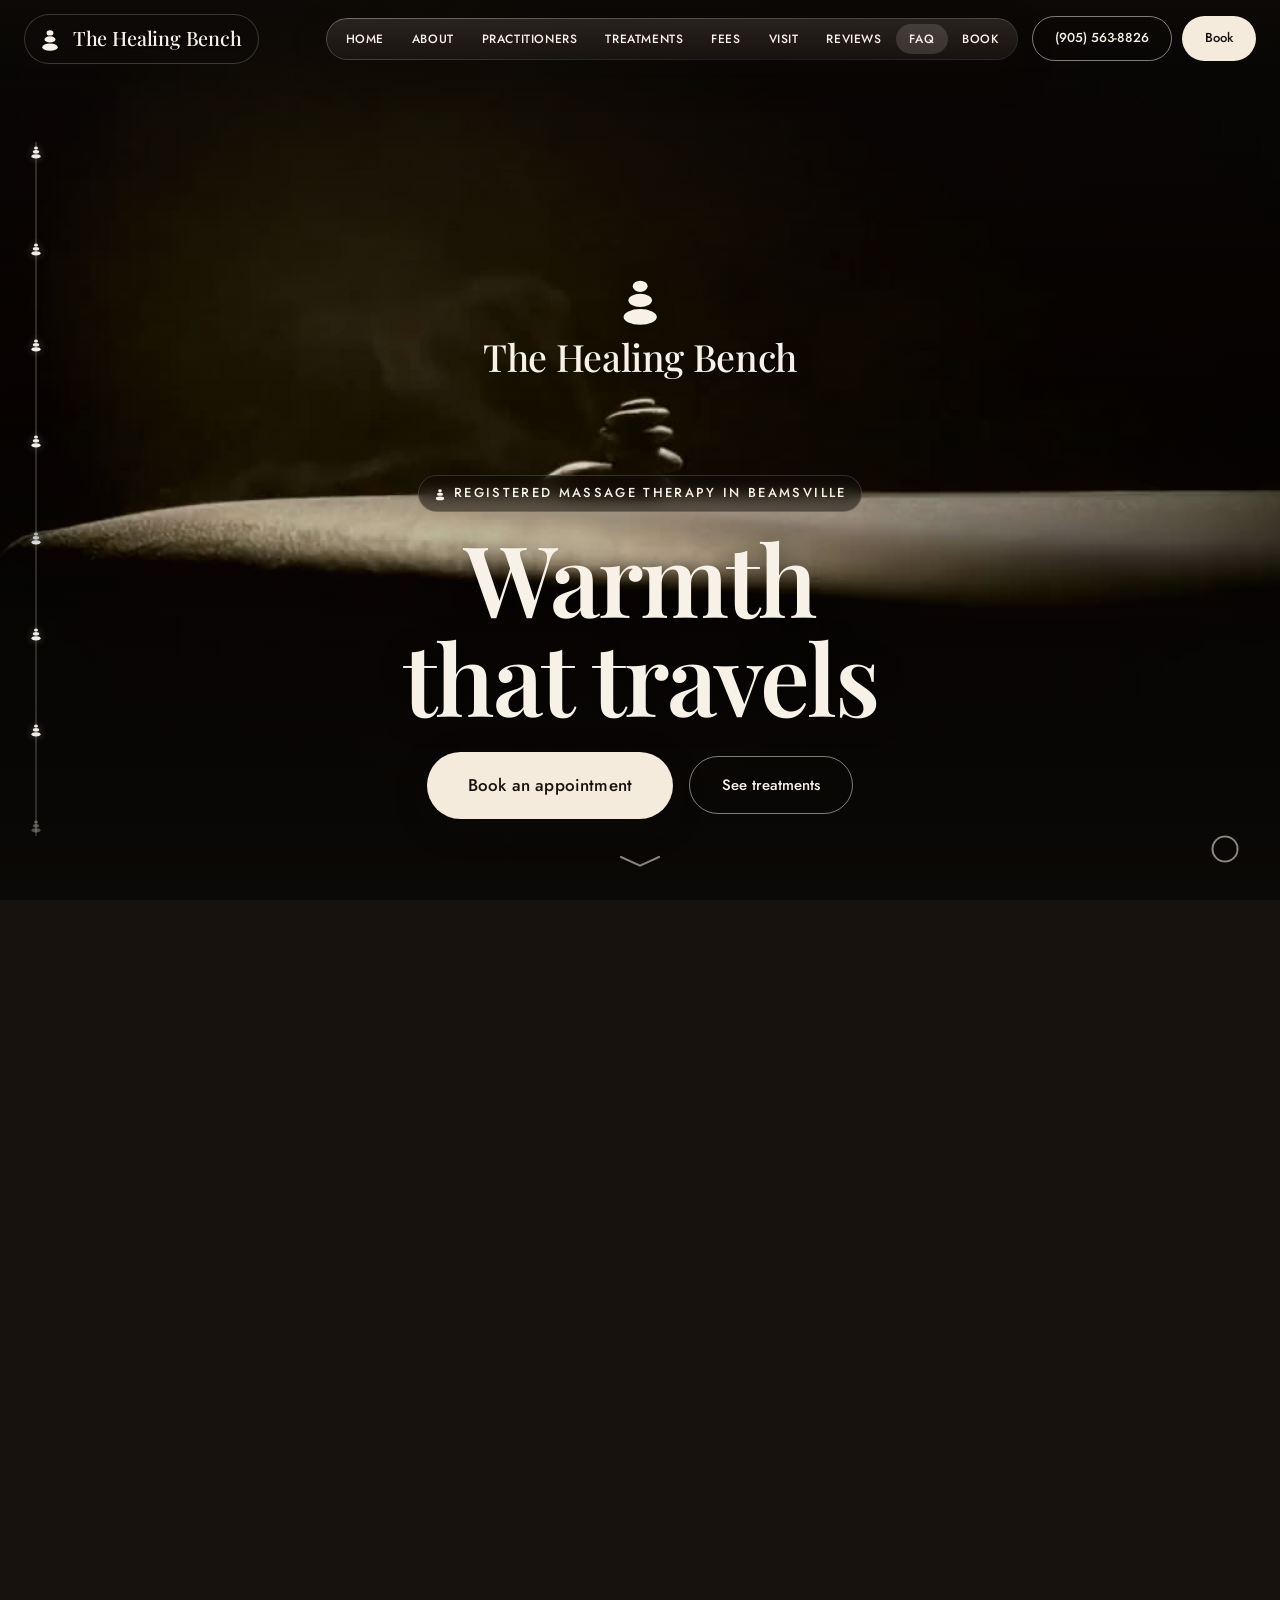
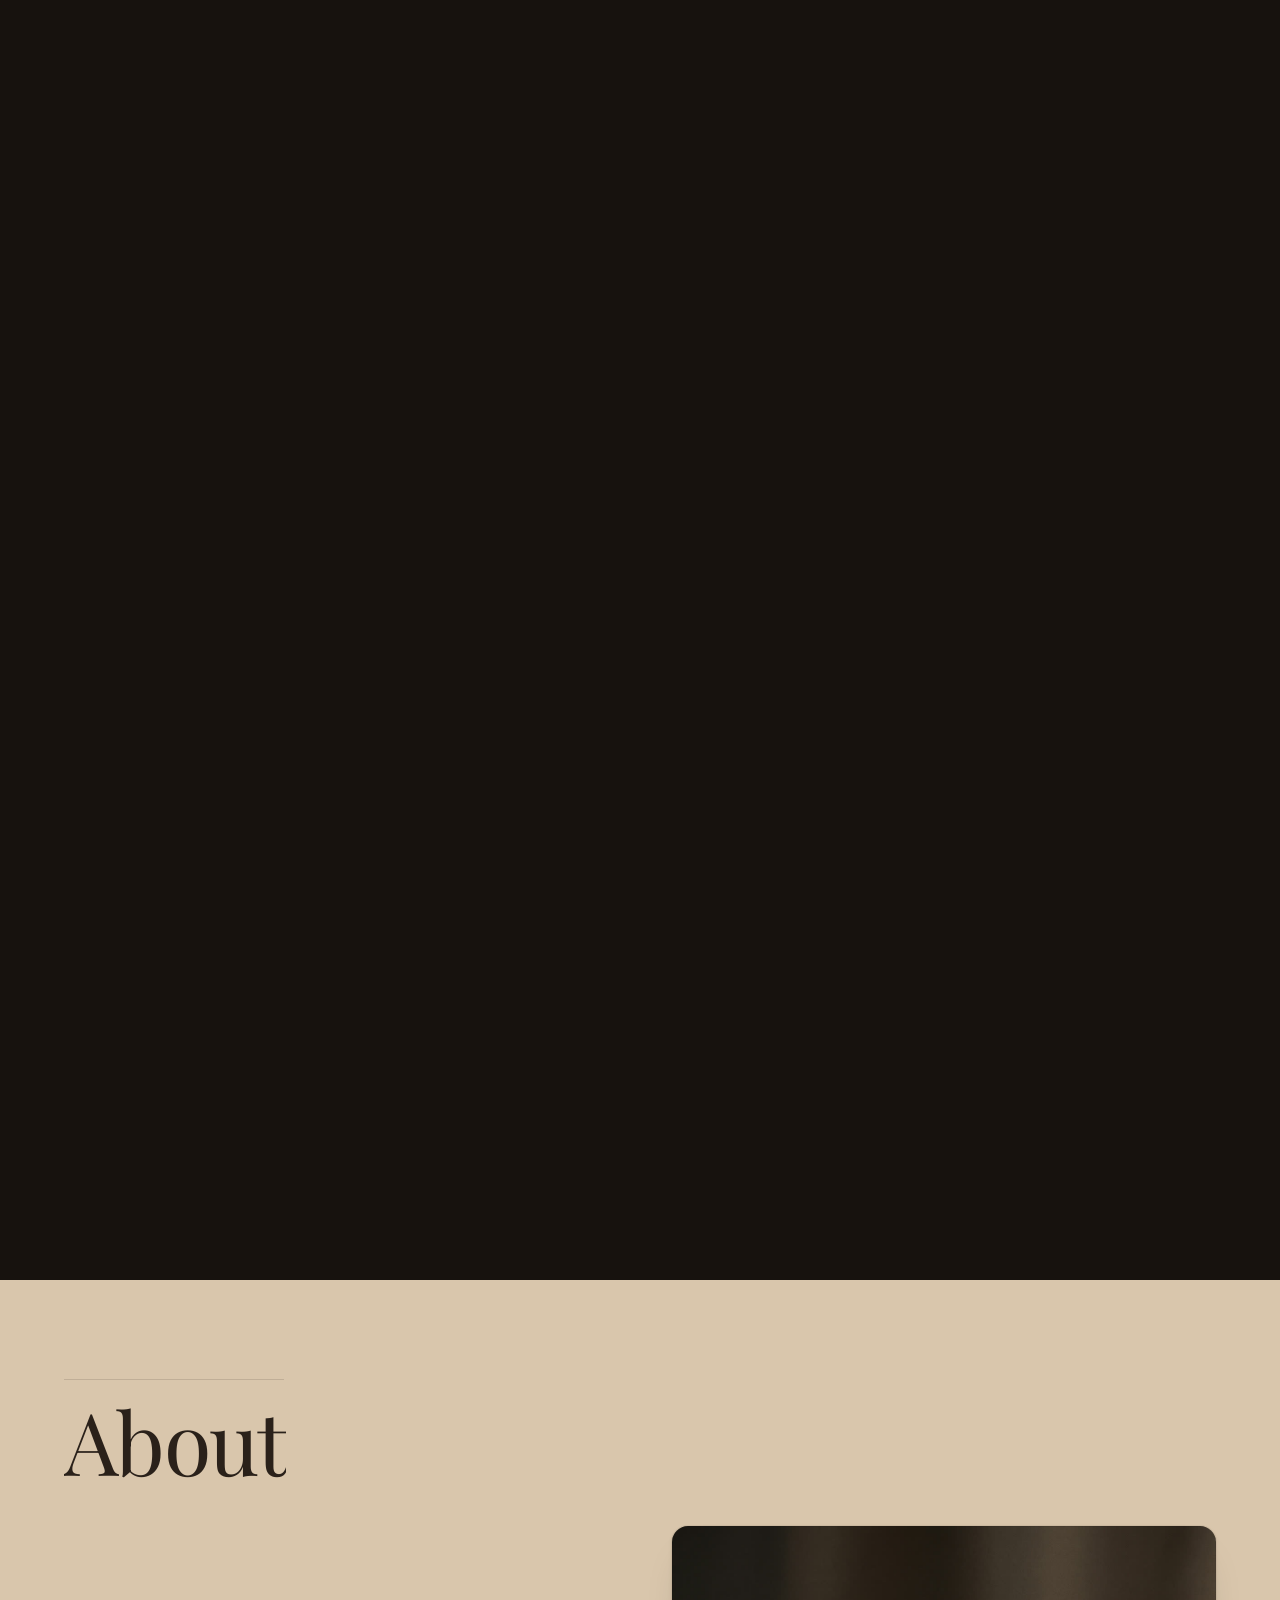
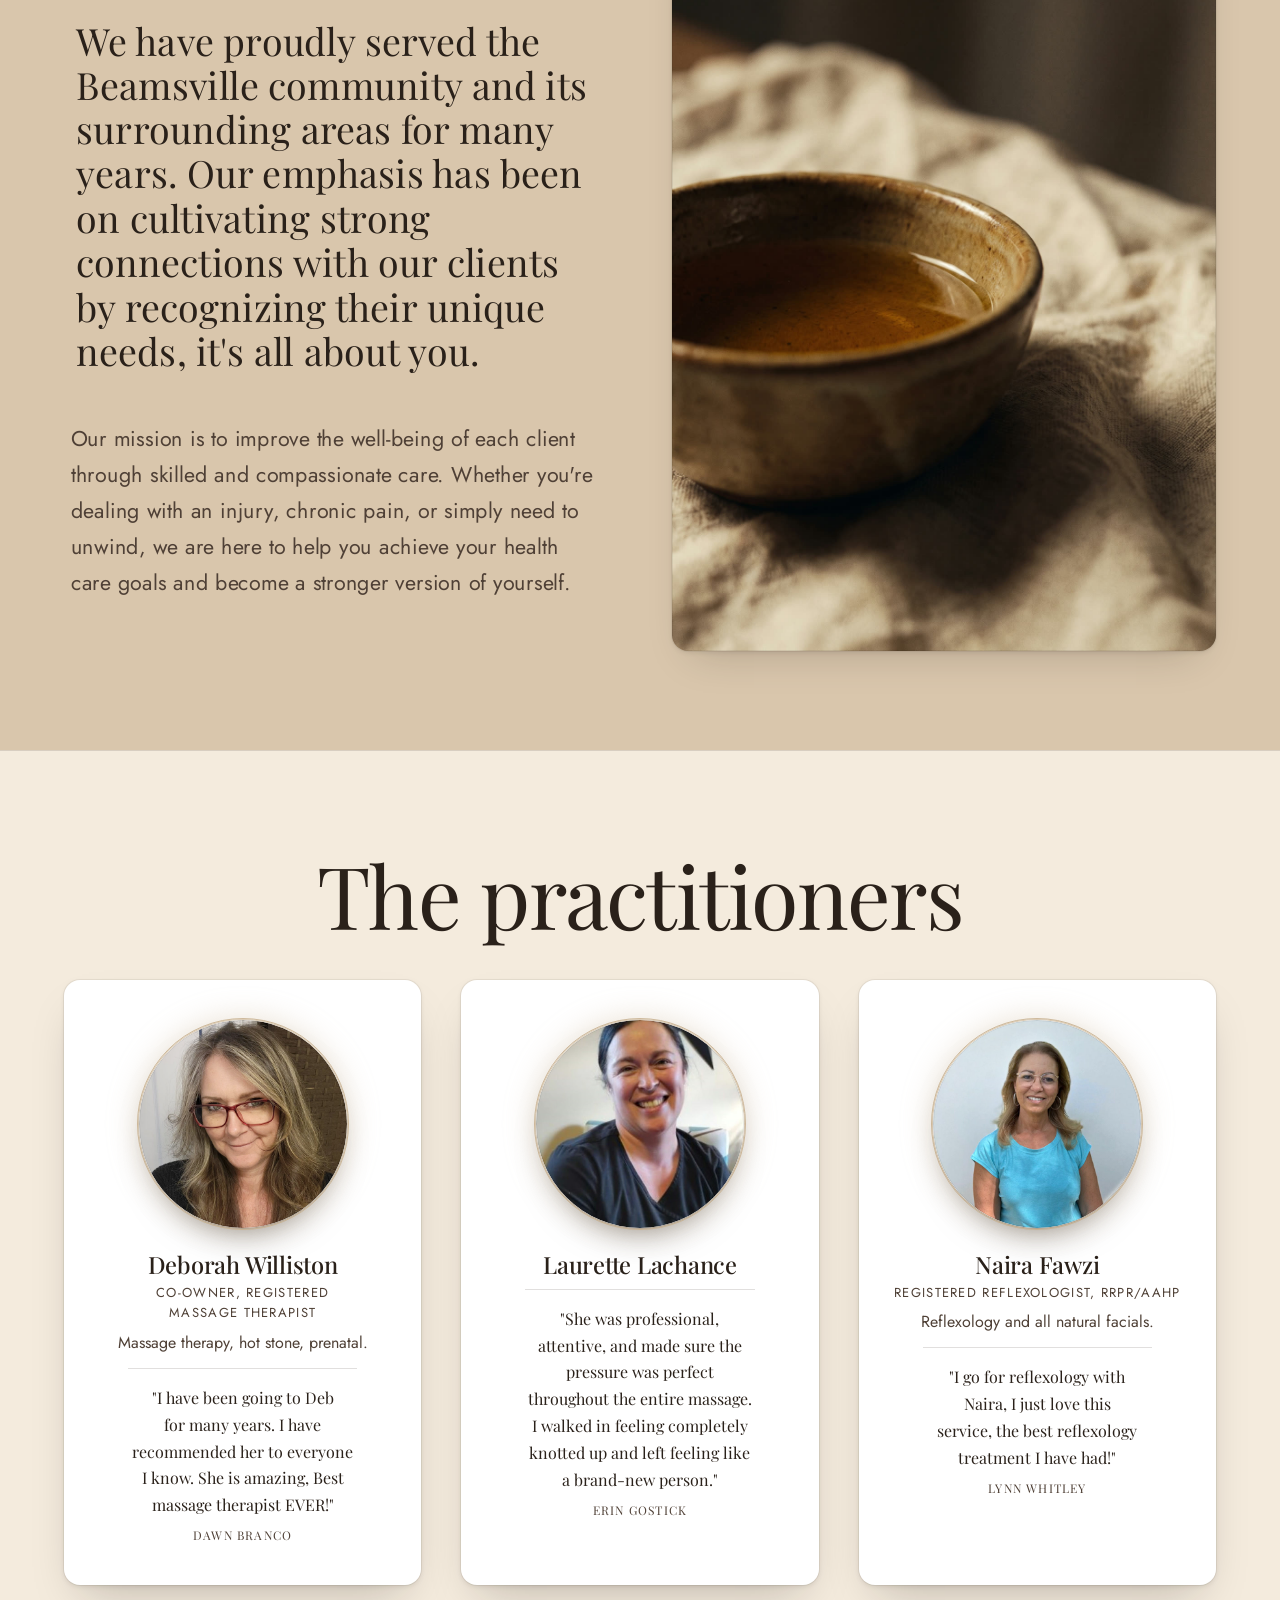
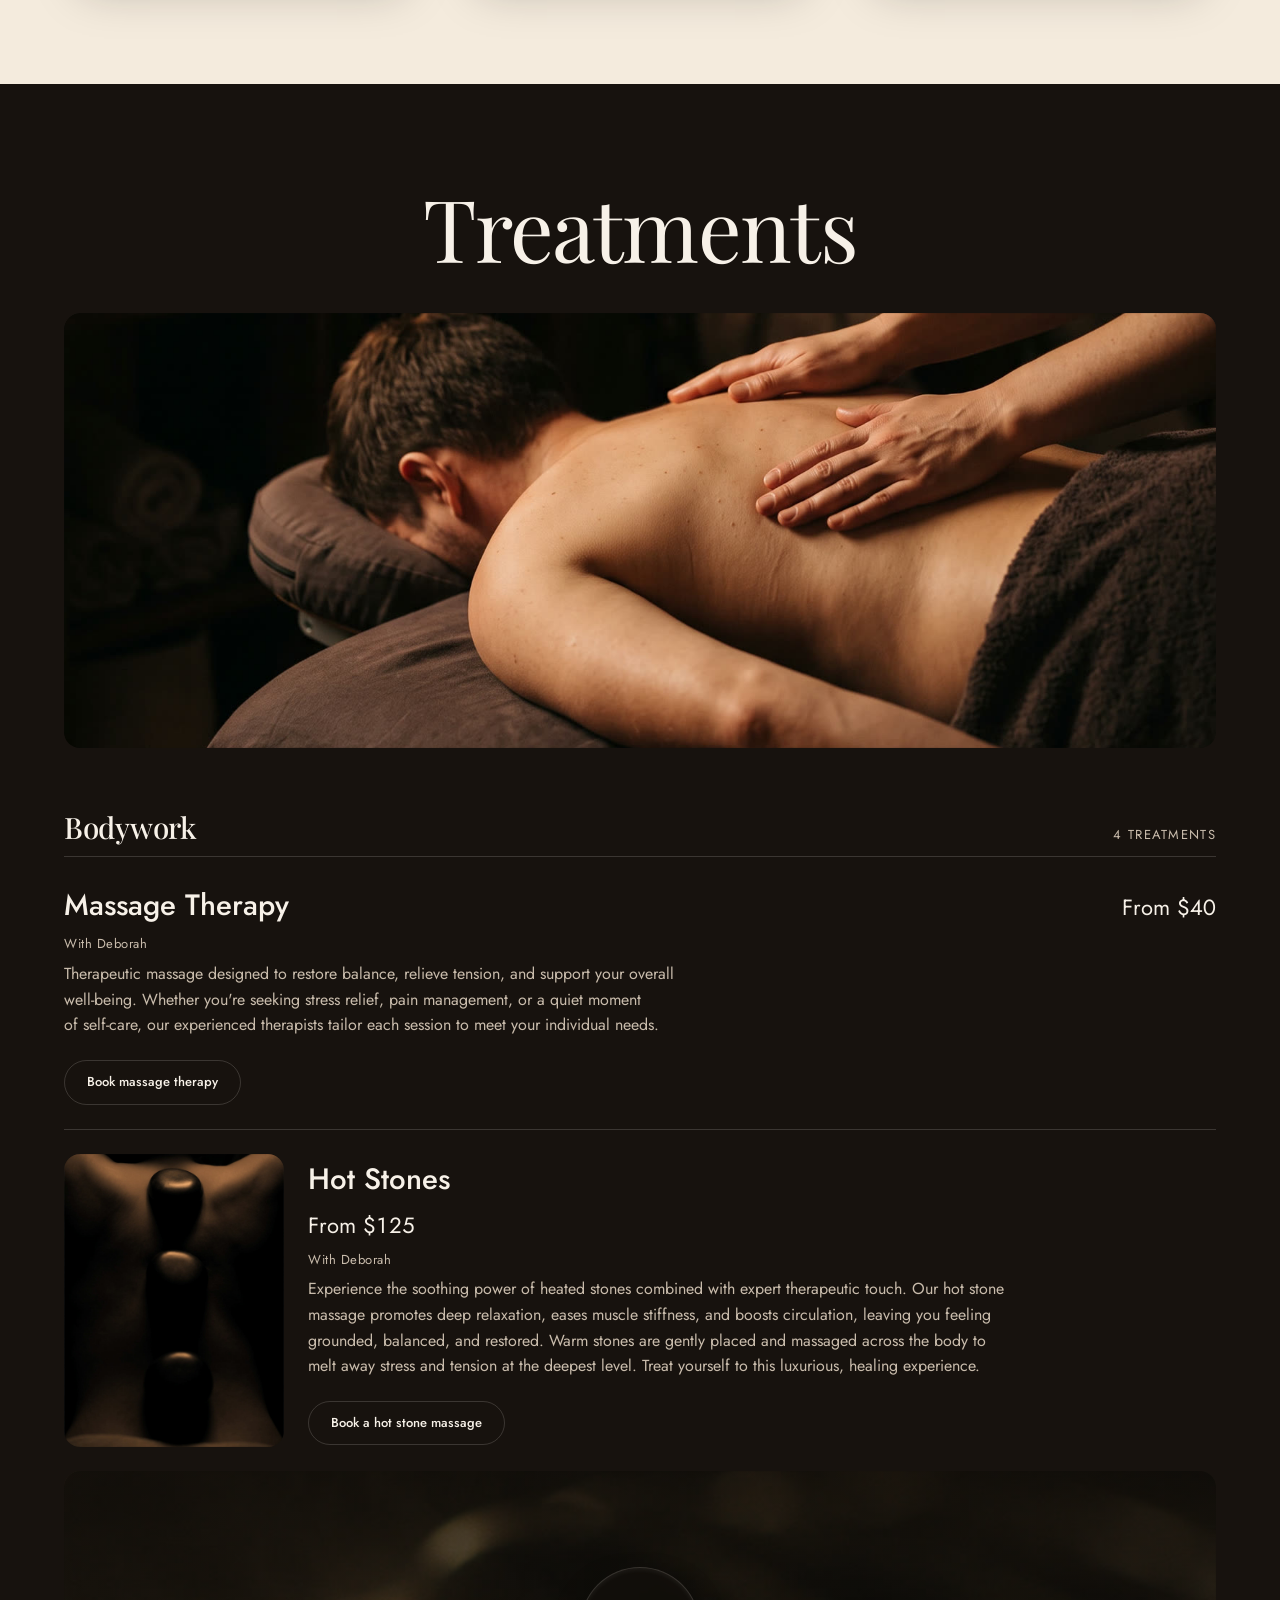
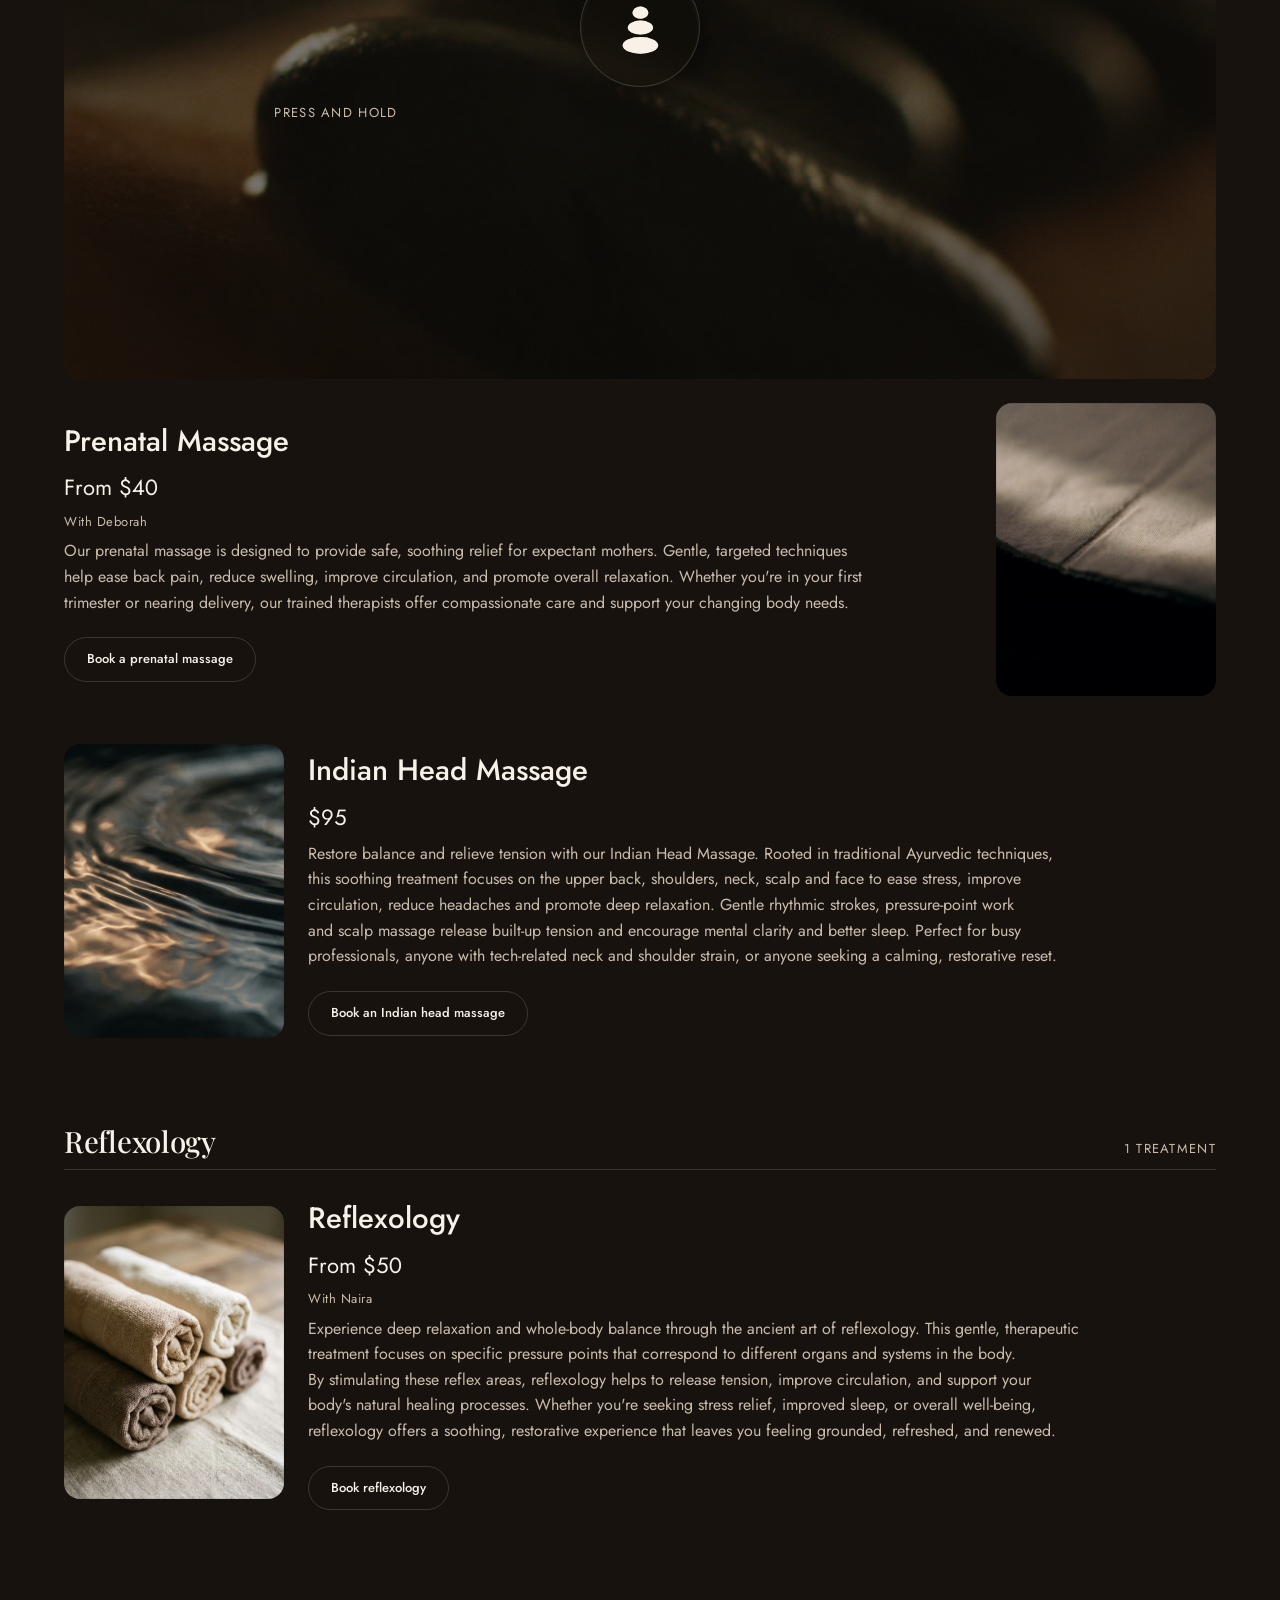
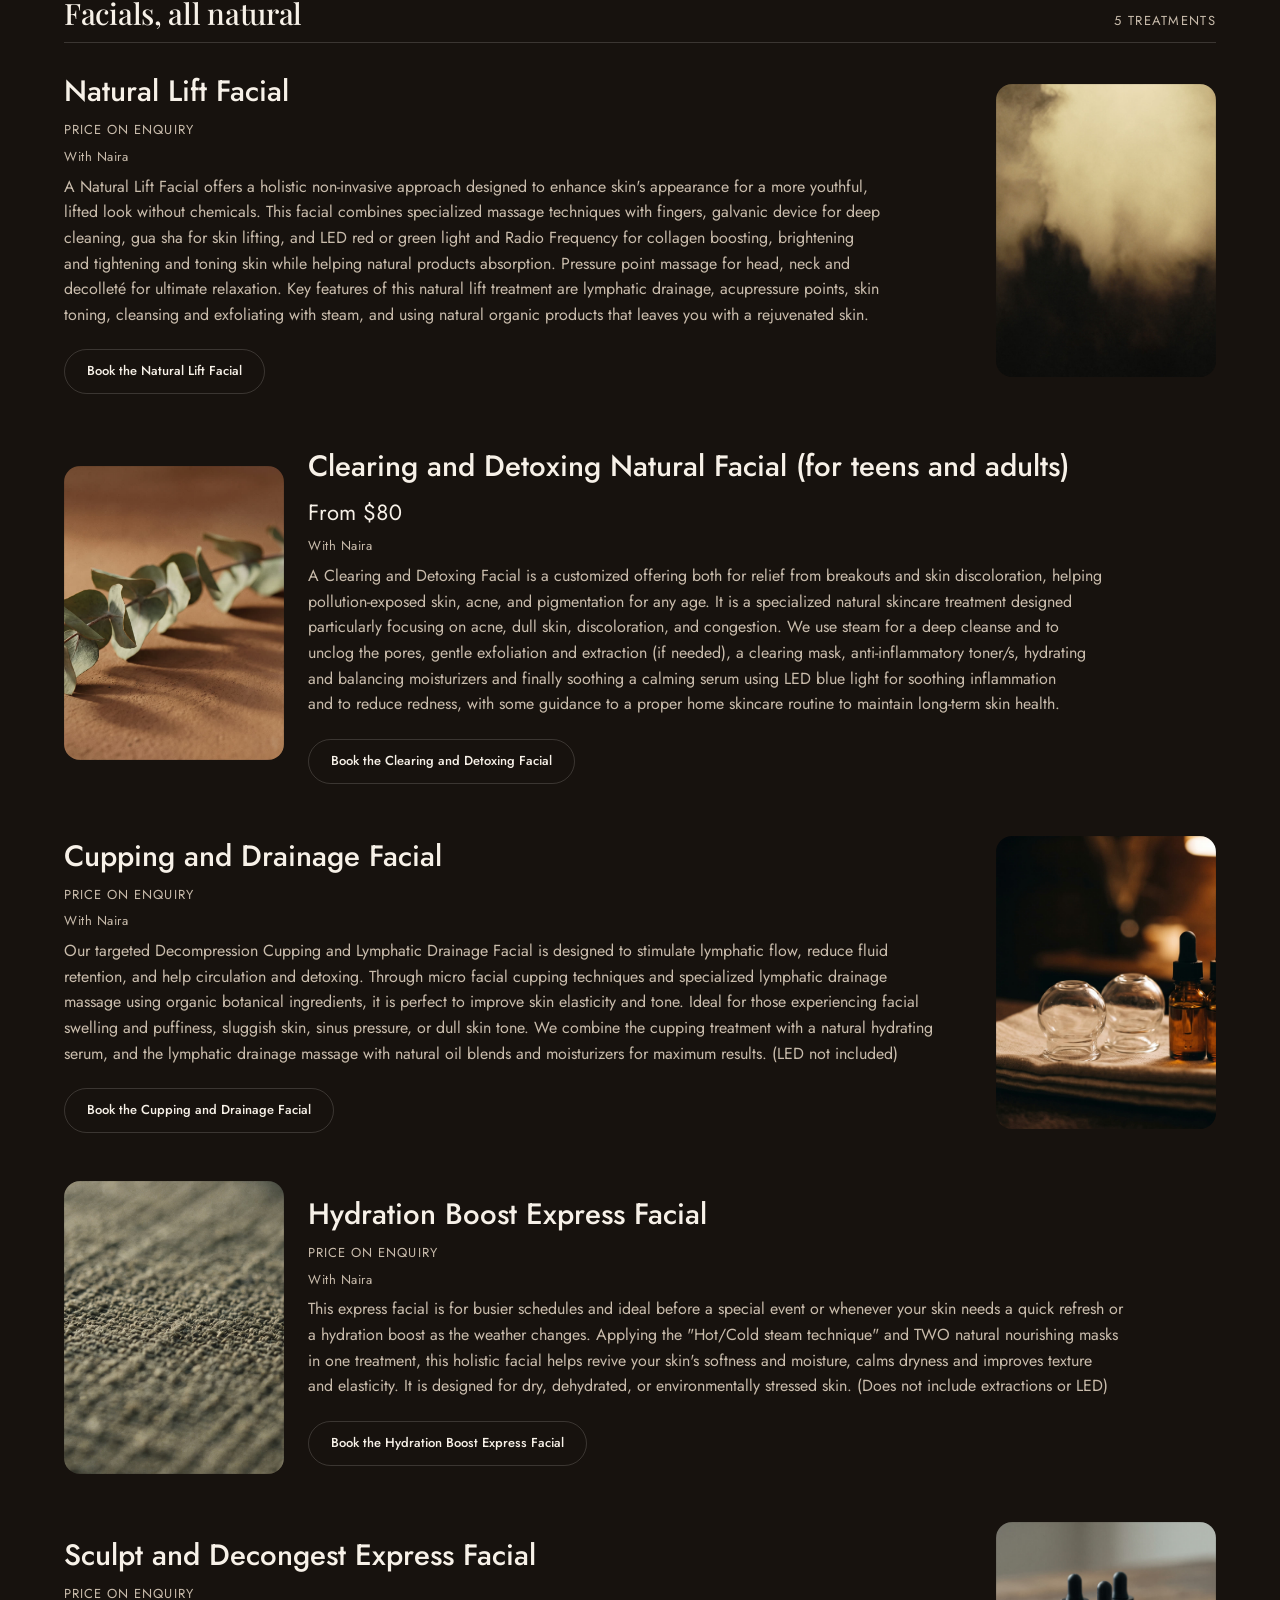
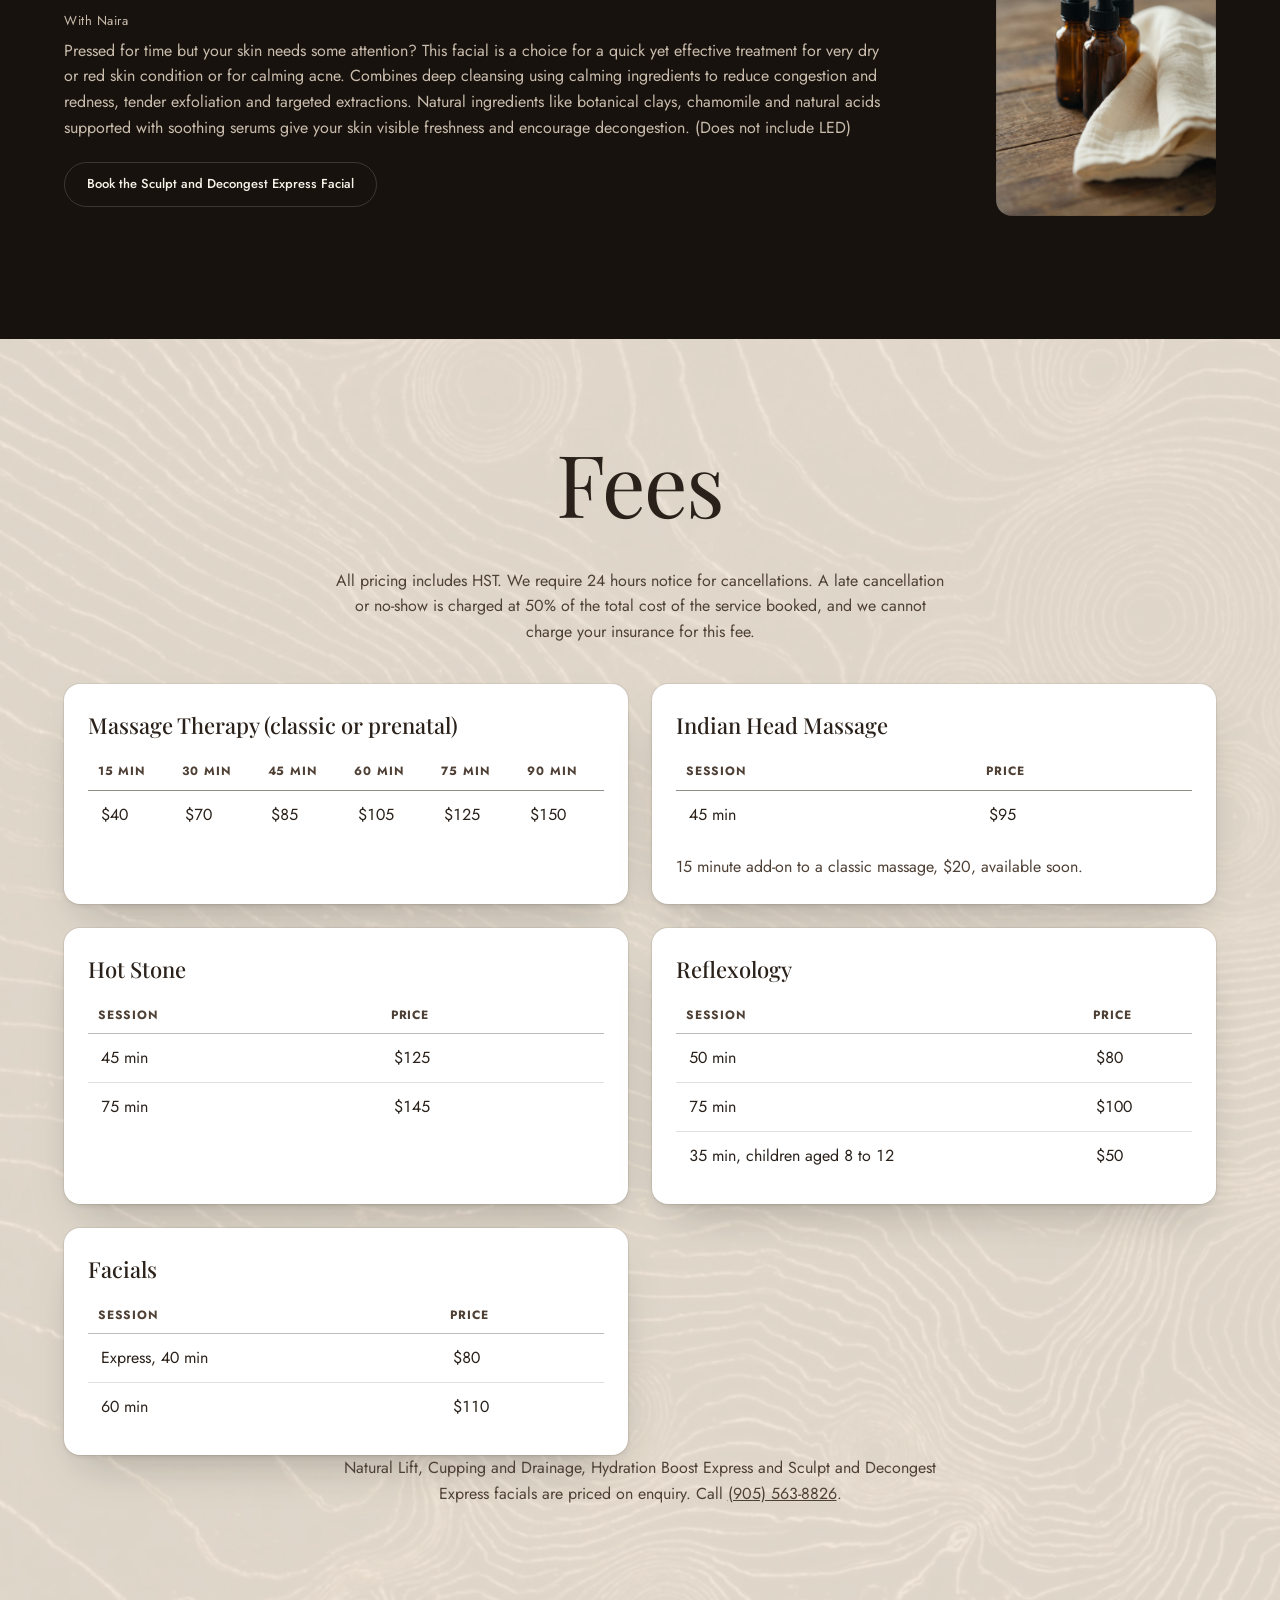
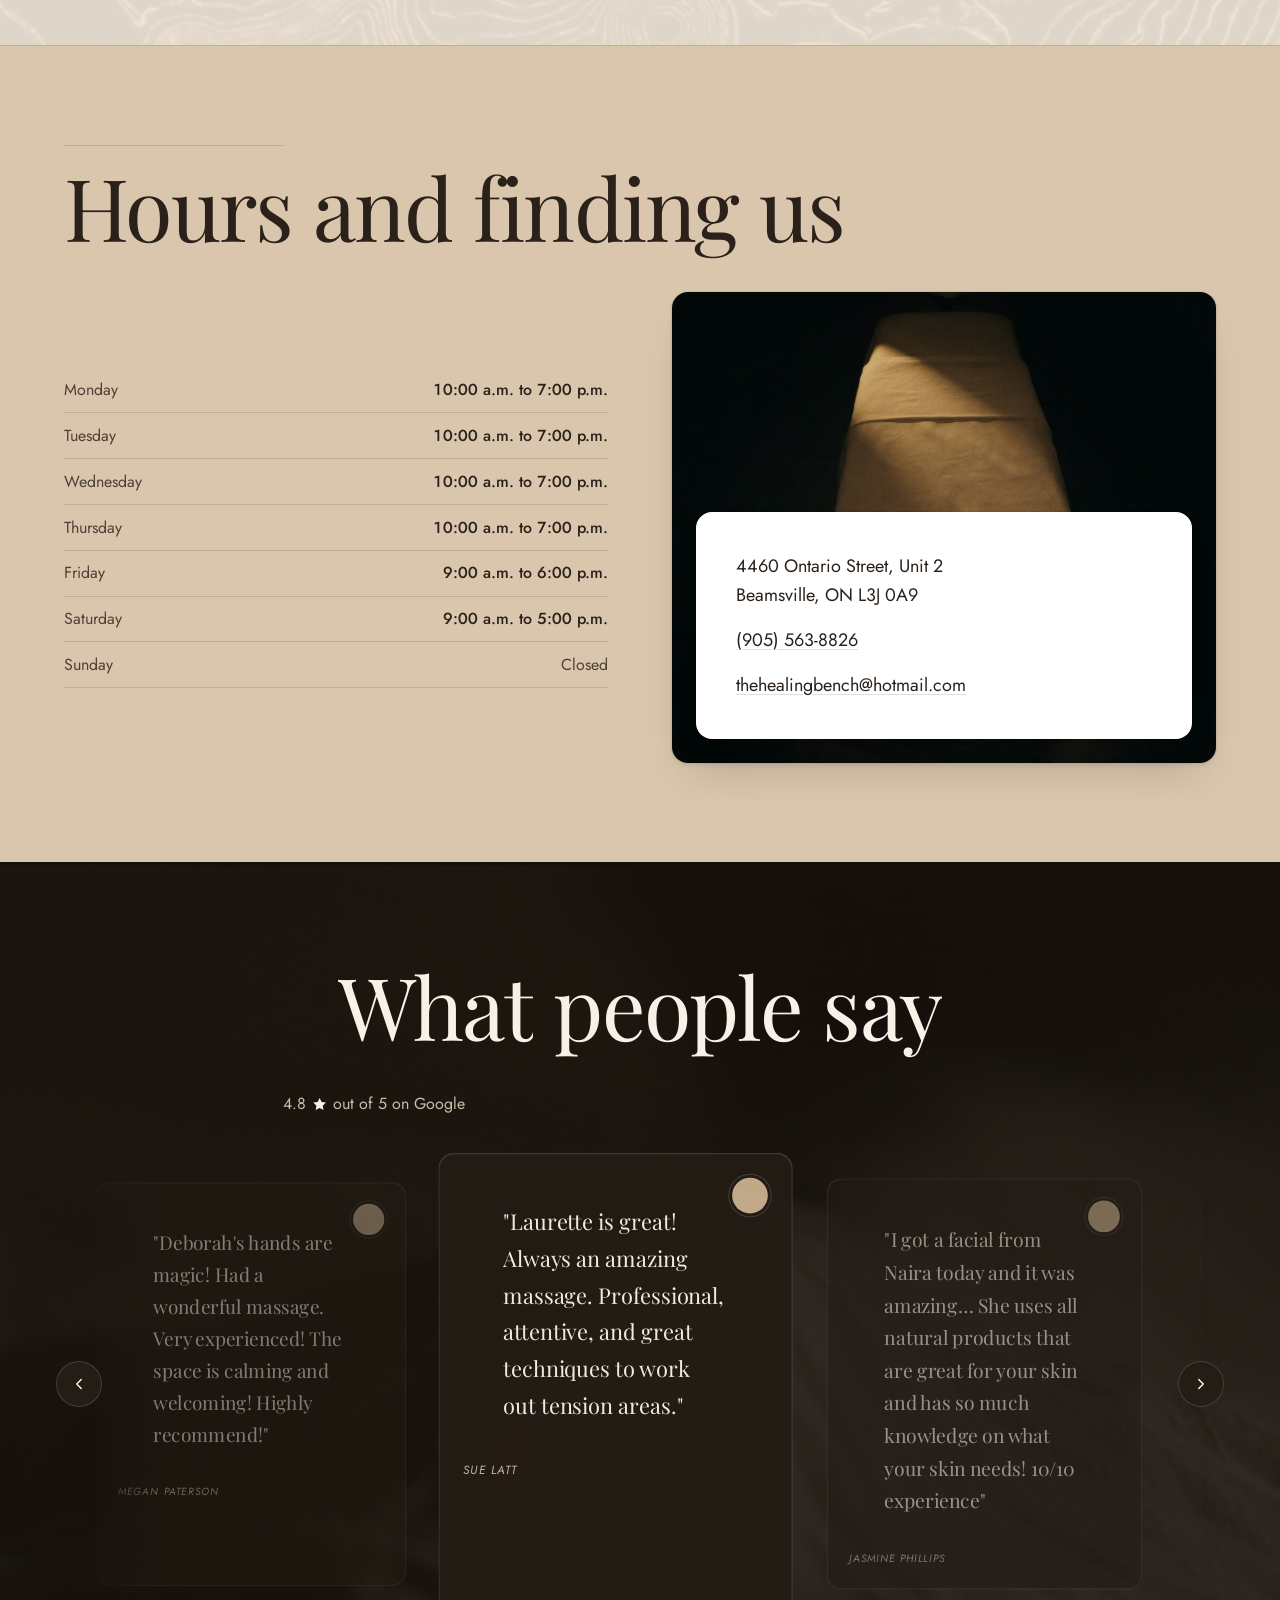
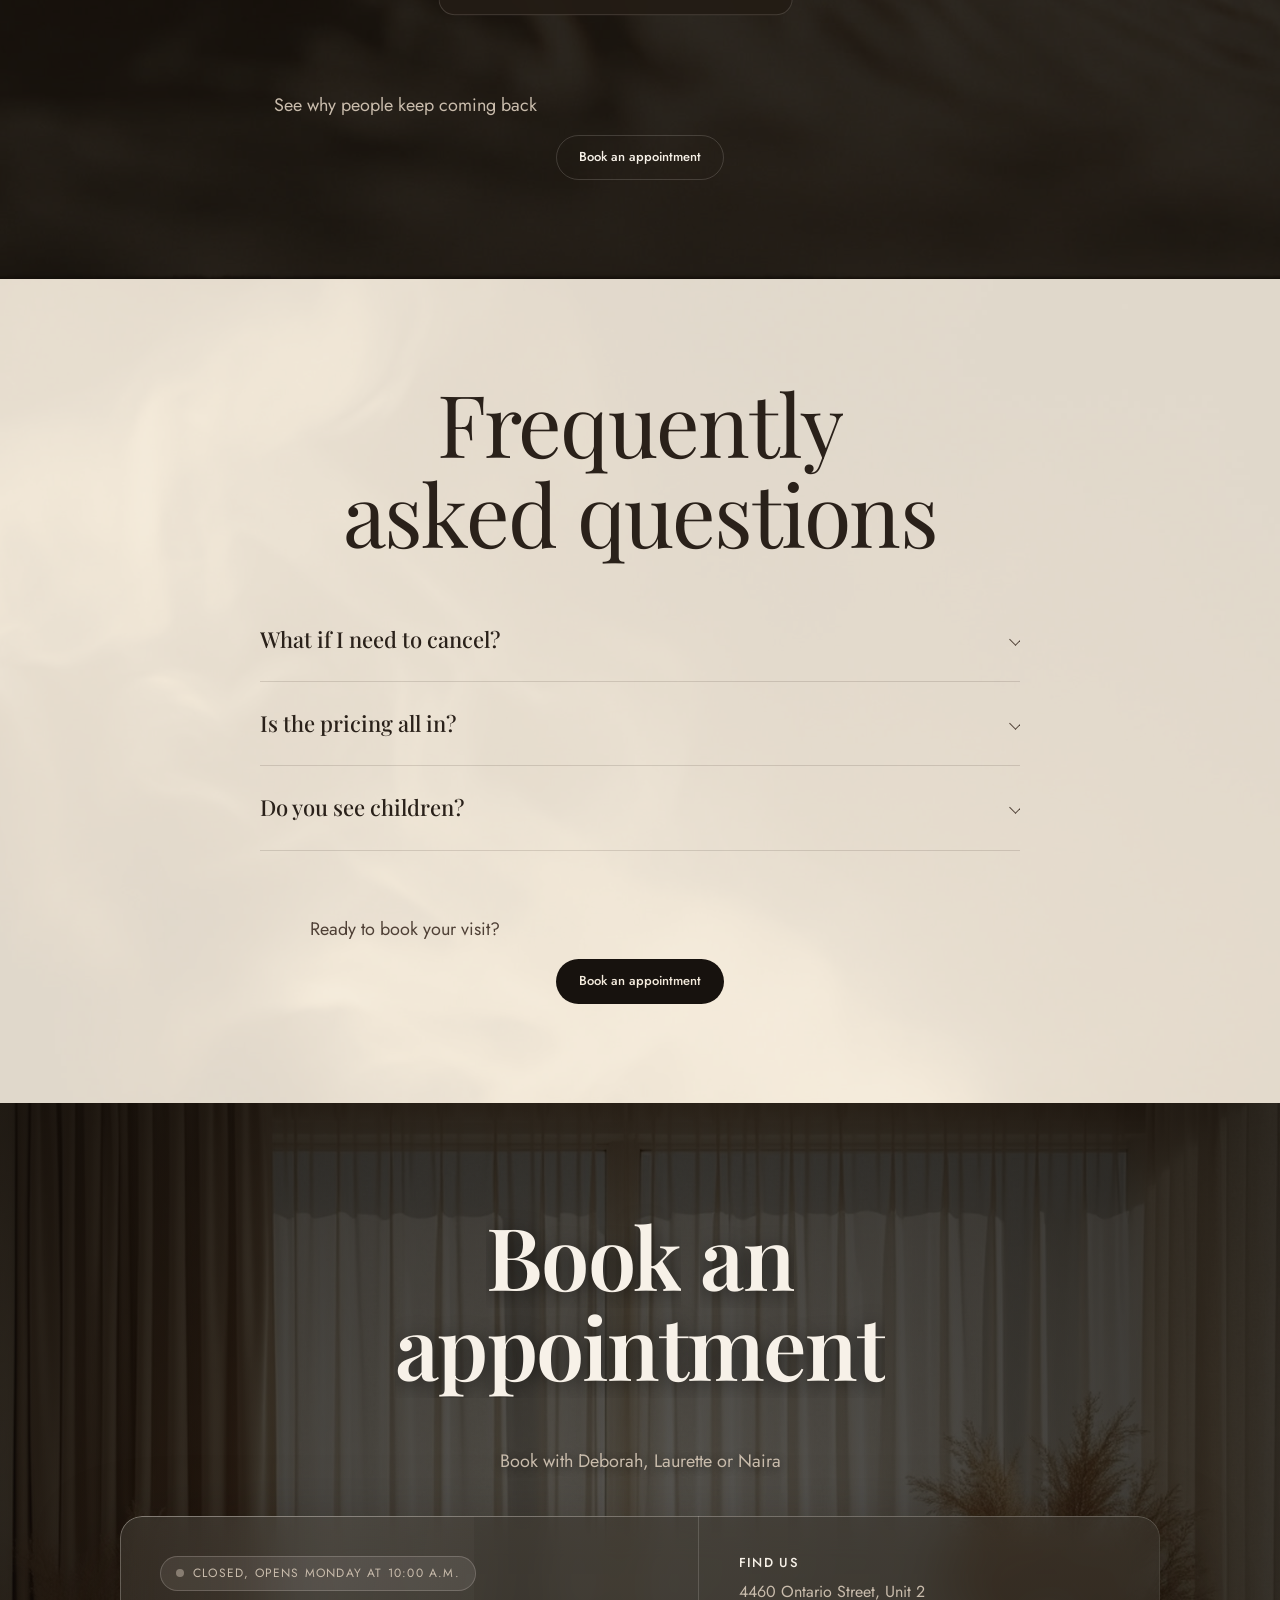
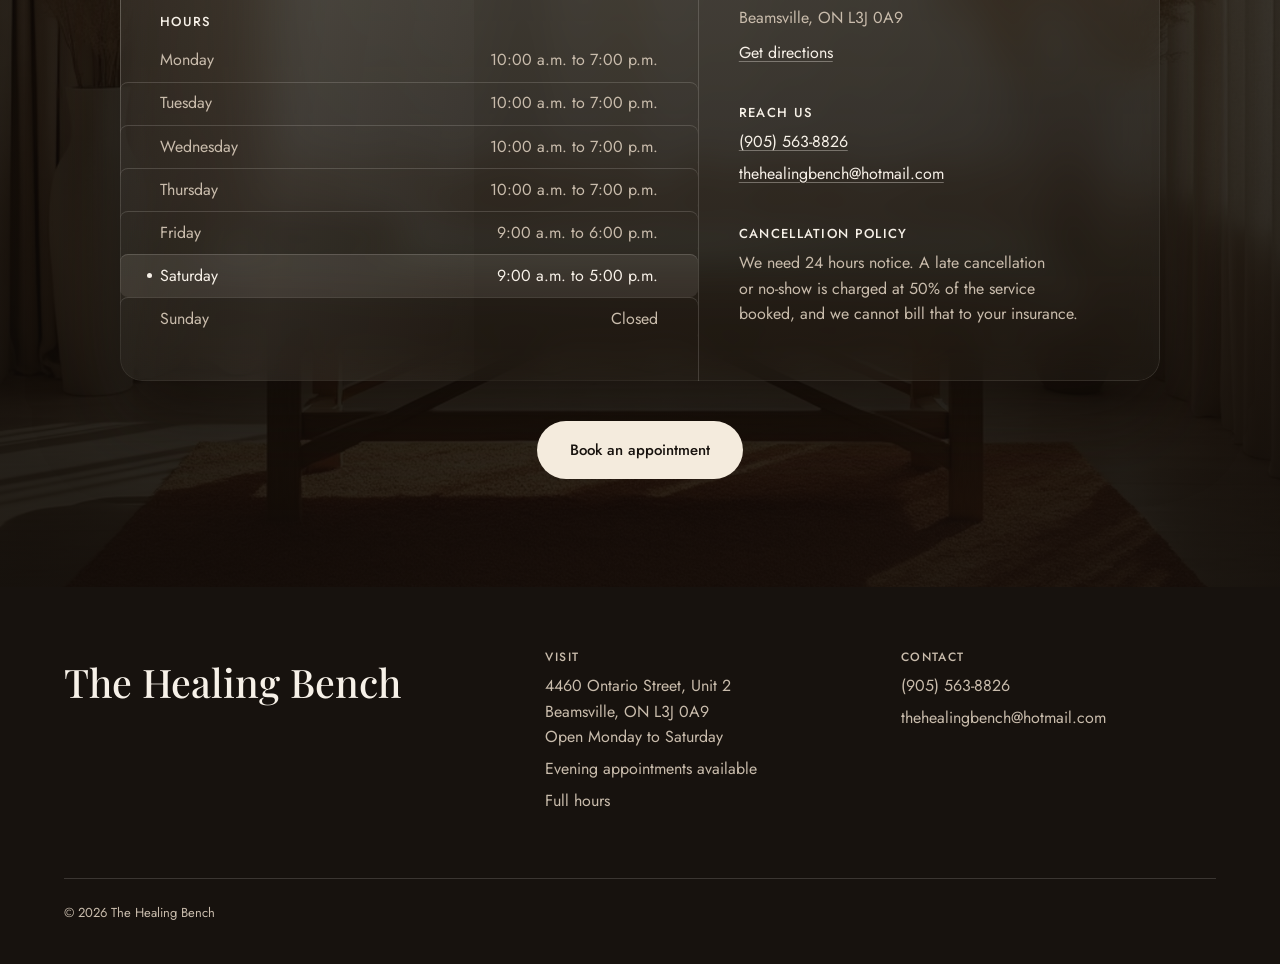
==== commit 377eb172: "Stop telling the reader in View Source that she is being pitched Two comments in the shipped markup " ====
--- a/index.html
+++ b/index.html
@@ -7,7 +7,7 @@
 <meta name="description" content="Registered massage therapy, reflexology and natural facials in Beamsville, Ontario. Three practitioners, evening and Saturday hours, book online.">
 <meta name="theme-color" content="#17120E">
 
-<!-- Favicon: the cairn mark, three stacked stones, on the espresso ground. Matches the in-page sprite drawn in #cairn below, redrawn here as a standalone file since a favicon loads before body markup exists. Recoloured for DIRECTION-V3.md's warm spa palette: no chromatic accent, so the stones sit in cream on espresso rather than the retired ember tone. -->
+<!-- Favicon: the cairn mark, three stacked stones, on the espresso ground. Matches the in-page sprite drawn in #cairn below, redrawn here as a standalone file since a favicon loads before body markup exists. Recoloured for the warm spa palette: no chromatic accent, so the stones sit in cream on espresso rather than the retired ember tone. -->
 <link rel="icon" type="image/svg+xml" href="data:image/svg+xml,%3Csvg xmlns='http://www.w3.org/2000/svg' viewBox='0 0 64 64'%3E%3Crect width='64' height='64' rx='14' fill='%2317120E'/%3E%3Cg transform='translate(13,6) scale(0.8)'%3E%3Cellipse cx='24' cy='52' rx='19' ry='9' fill='%23F4EBDD'/%3E%3Cellipse cx='24' cy='33' rx='13.5' ry='7.5' fill='%23F4EBDD'/%3E%3Cellipse cx='24' cy='17' rx='8.5' ry='6.5' fill='%23F4EBDD'/%3E%3C/g%3E%3C/svg%3E">
 
 <!-- site.webmanifest exists but nothing linked to it; wiring that up here.
@@ -18,7 +18,7 @@
      the cairn mark above and add an icons array to site.webmanifest. -->
 <link rel="manifest" href="site.webmanifest">
 
-<!-- Fonts per DIRECTION-V3.md, warm spa editorial: Playfair Display for display, Jost for body, kickers and buttons. There is no mono face in this direction. Fraunces, Karla, IBM Plex Mono, Bricolage Grotesque and Space Mono are all retired. -->
+<!-- Fonts for the warm spa editorial direction: Playfair Display for display, Jost for body, kickers and buttons. There is no mono face in this direction. Fraunces, Karla, IBM Plex Mono, Bricolage Grotesque and Space Mono are all retired. -->
 <link rel="preconnect" href="https://fonts.googleapis.com">
 <link rel="preconnect" href="https://fonts.gstatic.com" crossorigin>
 <link href="https://fonts.googleapis.com/css2?family=Playfair+Display:wght@400;500;600&amp;family=Jost:wght@300;400;500&amp;display=swap" rel="stylesheet">
@@ -28,8 +28,8 @@
 <meta property="og:title" content="The Healing Bench | Massage Therapy &amp; Reflexology in Beamsville, ON">
 <meta property="og:description" content="Registered massage therapy, reflexology and natural facials in Beamsville, Ontario. Three practitioners, evening and Saturday hours, book online.">
 <!-- Preview build: pointed at the live GitHub Pages URL, not the eventual
-     thehealingbench.ca domain (this is a speculative pitch, not launched
-     there yet). DEPLOY STEP: swap both to the real domain once it goes live. -->
+     thehealingbench.ca domain, since that domain is not live yet.
+     DEPLOY STEP: swap both to the real domain once it goes live. -->
 <meta property="og:url" content="https://haydnm17.github.io/the-healing-bench/">
 <!-- treatment-lengthwise.jpg chosen over hero-poster.jpg/hero-wide-poster.jpg: it is
      the only landscape asset that reads clearly as massage therapy at link-preview
@@ -44,15 +44,14 @@
 
 <!--
   LocalBusiness structured data, carried over unchanged from the prior build.
-  Every fact below is taken only from DESIGN-PACKAGE.md section 14 (verified
-  facts). The old live site shipped a placeholder phone number,
-  123-456-7890, in this exact schema block; this is the fix. Sunday is
-  closed and is intentionally left out of openingHoursSpecification rather
-  than given a fabricated opens/closes pair, per Google's own
-  structured-data guidance for closed days. Sunday's closure is still shown
-  to visitors, in the visible hours table in #visit. No geo coordinates are
-  included because none appear in section 14 and this build never invents
-  a fact.
+  Every fact below is taken only from verified client-supplied facts. The
+  old live site shipped a placeholder phone number, 123-456-7890, in this
+  exact schema block; this is the fix. Sunday is closed and is intentionally
+  left out of openingHoursSpecification rather than given a fabricated
+  opens/closes pair, per Google's own structured-data guidance for closed
+  days. Sunday's closure is still shown to visitors, in the visible hours
+  table in #visit. No geo coordinates are included because none were
+  supplied and this build never invents a fact.
 
   DEPLOY STEP: this schema is missing "geo" (a GeoCoordinates object with
   latitude/longitude for 4460 Ontario Street, Unit 2, Beamsville, ON L3J
@@ -102,7 +101,7 @@
 </head>
 <body>
 
-<!-- The cairn mark below is a design proposal, not an existing brand asset. The Healing Bench has no logo today, so this mark stands in for one until Deborah accepts, adapts or replaces it. Drawn once here as a symbol and referenced everywhere else with use, per BUILD-CONTRACT-V2.md: the hero crest, the header brand, every section label, every spine node, the heat stone, and the favicon above. -->
+<!-- The cairn mark below is a design proposal, not an existing brand asset. The Healing Bench has no logo today, so this mark stands in for one until the owner accepts, adapts or replaces it. Drawn once here as a symbol and referenced everywhere else with use: the hero crest, the header brand, every section label, every spine node, the heat stone, and the favicon above. -->
 <svg aria-hidden="true" focusable="false" style="position:absolute;width:0;height:0;overflow:hidden" class="cairn-sprite">
   <symbol id="cairn" viewBox="0 0 48 64">
     <ellipse cx="24" cy="52" rx="19" ry="9" fill="currentColor"/>
@@ -163,32 +162,32 @@
 
 <main id="main" tabindex="-1">
 
-  <!-- Hero, exactly per BUILD-CONTRACT-V2.md. The five caption bands from
+  <!-- Hero. The five caption bands from
        v1 are gone entirely. This is a single composed crest plus caption,
-       not a five-beat film narration. The section carries id="hero" per
-       the contract, since the engine looks that id up by name to compute
+       not a five-beat film narration. The section carries id="hero",
+       since the engine looks that id up by name to compute
        scroll progress through the pinned region and fails silently
        (no scrub, no console error) if it is absent. The header brand's
        href points at "#hero" directly rather than a separate "#top"
-       anchor. #heroRing is the frame loader's progress ring, restored
-       here per BUILD-CONTRACT.md; Agent F writes its stroke-dashoffset
-       through the --ld custom property as the frames arrive. Agent F
+       anchor. #heroRing is the frame loader's progress ring; film-engine.js
+       writes its stroke-dashoffset
+       through the --ld custom property as the frames arrive. film-engine.js
        wires the poster through CSS and JS, and paints the film itself
        into the #heroFilm canvas from the WebP sequences under
        assets/frames/, so no raster <img> tags live inside the stage.
-       Agent F also writes --heroOut (0 to 1) onto #heroStage over 0.66 of
-       one viewport height; Agent S uses it to translate and fade
+       film-engine.js also writes --heroOut (0 to 1) onto #heroStage over 0.66 of
+       one viewport height; the stylesheet uses it to translate and fade
        #heroCrest and #heroCaption
        out on the first scroll. This is the one h1 on the page.
 
-       Per DIRECTION-V3.md, room-1.jpg (a real photograph of the practice's
+       room-1.jpg (a real photograph of the practice's
        own treatment room) is the recommended poster and opening-frame
        asset here, since the client's own treatment-room photos are the
        warmest and most human images available and this is one of the
        three high-visibility slots named for them. The poster is an empty
-       div by contract, its background image wired in CSS by Agent S and
-       its video source chosen by Agent F, so this is a note for whoever
-       wires those two, not a markup change I can make directly. -->
+       div, its background image wired in the stylesheet and
+       its video source chosen in film-engine.js, so this is a note for whoever
+       wires those two, not a markup change made directly here. -->
   <section id="hero" class="hero">
     <div class="hero__stage" id="heroStage">
       <div class="hero__poster" id="heroPoster"></div>
@@ -239,11 +238,10 @@
            reversible, scroll back up and it unbuilds itself.
 
            "It's all about you" is the practice's own line, verbatim from
-           the About paragraph and from DESIGN-PACKAGE.md. It is not new
+           the About paragraph. It is not new
            copy written for this panel. The three facts under it are all
            on the page elsewhere: the Google rating and review count, the
-           three named practitioners, and the evening and Saturday hours
-           from DESIGN-PACKAGE.md section 14. -->
+           three named practitioners, and the evening and Saturday hours. -->
       <div class="hero__reveal" id="heroReveal">
         <p class="hero__reveal-kicker" style="--d:0">The Healing Bench</p>
         <p class="hero__reveal-hollow" style="--d:.08">It's all about you</p>
@@ -261,15 +259,12 @@
   </section>
 
   <!-- 01. About. Their real About copy, verbatim, the only edit being the
-       em dash in the original replaced with a comma, per DESIGN-PACKAGE.md
-       section 8.1. Offset editorial: copy left, tall image right, per
-       REDESIGN-PLAN.md's section table, kept as a split layout under
-       DIRECTION-V3.md. Warm tan band. still-linen.jpg runs large and
-       alone, per DIRECTION-V3.md's instruction that every image be
-       cropped generously with room to breathe, no image smaller than a
-       third of viewport width on desktop; room-1.jpg moved to the hero,
-       one of the three high-visibility slots the direction names for the
-       real treatment-room photographs. -->
+       em dash in the original replaced with a comma. Offset editorial:
+       copy left, tall image right, kept as a split layout. Warm tan band.
+       still-oil.jpg runs large and alone, cropped generously with room to
+       breathe, no image smaller than a third of viewport width on desktop;
+       room-1.jpg moved to the hero, one of the three high-visibility slots
+       named for the real treatment-room photographs. -->
   <section id="intro" class="section about tone-tan">
     <div class="container">
       <div class="slabel" data-reveal>
@@ -294,7 +289,7 @@
   <!-- 02. The practitioners. Clients book by name, so each card carries
        photo, name, title, focus and a real review quote. Photos are the
        genuine team photographs from the practice's own site. Cream band.
-       Three cards read naturally as DIRECTION-V3.md's rounded image-card
+       Three cards read naturally as a rounded image-card
        grid, three across on desktop stacking to one column under 760px.
        data-reveal plus data-stagger="80" sit on .practitioners__grid
        itself, per initReveal()'s documented contract in site.js: the
@@ -345,20 +340,18 @@
           </div>
           <div class="practitioner-card__body">
             <h3 class="practitioner-card__name">Laurette Lachance</h3>
-            <!-- Title and services unconfirmed. DESIGN-PACKAGE.md section 8.2
-                 flags Laurette's RMT designation as unconfirmed by Deborah,
-                 and no confirmed service list exists for her either, so this
-                 build never invents either one. The two placeholder
-                 paragraphs (title, services) that briefly shipped here as
-                 literal "[Title to confirm]" / "[Services to confirm]"
-                 bracket text have been removed rather than left visible on
-                 a live pitch page: an unfinished-looking bracket in front of
-                 a prospective client reads worse than the card simply
-                 running shorter than its siblings. Her card is name + quote
-                 only until Deborah confirms a title and services, at which
-                 point those two paragraphs should be restored with the real
-                 text, matching the pattern used by the Deborah and Naira
-                 cards above. -->
+            <!-- Title and services unconfirmed. Laurette's RMT designation
+                 is unconfirmed, and no confirmed service list exists for
+                 her either, so this build never invents either one. The two
+                 placeholder paragraphs (title, services) that briefly
+                 shipped here as literal "[Title to confirm]" /
+                 "[Services to confirm]" bracket text have been removed
+                 rather than left visible: an unfinished-looking bracket
+                 reads worse than the card simply running shorter than its
+                 siblings. Her card is name + quote only until those are
+                 confirmed, at which point those two paragraphs should be
+                 restored with the real text, matching the pattern used by
+                 the other two cards above. -->
             <blockquote class="practitioner-card__quote">
               <p>"She was professional, attentive, and made sure the pressure was perfect throughout the entire massage. I walked in feeling completely knotted up and left feeling like a brand&#8209;new person."</p>
               <cite>Erin Gostick</cite>
@@ -385,9 +378,9 @@
     </div>
   </section>
 
-  <!-- 03. Treatments. Grouped bodywork, reflexology, facials, per
-       DESIGN-PACKAGE.md section 8.3. Descriptions verbatim from section 12,
-       prices verbatim from section 13. Unpriced treatments say exactly
+  <!-- 03. Treatments. Grouped bodywork, reflexology, facials.
+       Descriptions and prices are verbatim from the client's own copy.
+       Unpriced treatments say exactly
        "Price on enquiry" and never invent a number.
 
        Booking: every one of the ten rows below now carries its own
@@ -400,9 +393,9 @@
        scrolling back to the header or hero.
 
        Attribution: a "With [name]" line appears only where a practitioner
-       card states the service as fact. Deborah's card names "Massage
-       therapy, hot stone, prenatal", so those three rows read "With
-       Deborah". Naira's card names "Reflexology and all natural facials",
+       card states the service as fact. The co-owner's card names "Massage
+       therapy, hot stone, prenatal", so those three rows carry a matching
+       "With" line. Naira's card names "Reflexology and all natural facials",
        so Reflexology and all five facial rows read "With Naira". Indian
        Head Massage carries no card claim at all, so it carries no "With"
        line rather than a guess. Laurette's card still has no confirmed
@@ -412,19 +405,14 @@
        Imagery: this was the single worst-served section on the prior
        build, four of ten rows carrying an image. Nine of ten now carry
        one, alternating side via data-side; Massage Therapy alone stays a
-       plain row, since massage-1.jpg already runs as this section's own
-       opener image directly under the heading and repeating it on the
-       first row would be redundant rather than additive. No
-       reflexology-specific or facial-specific photograph exists in the
-       asset library, so those five rows (plus Indian Head Massage, which
-       likewise has no matching photograph) reuse the site's generic
-       stills and textures: still-linen.jpg (already used in #intro), and
-       tex-steam.jpg / tex-contour.jpg / tex-linen.jpg
-       (already used as the Reviews, Fees and FAQ ground textures), plus
-       still-table.jpg (already used in #visit). Each carries honest alt
-       text describing what the image actually shows, warmth, steam,
-       texture, linen, the treatment table, never a claim that it depicts
-       the specific treatment beside it. The one interactive moment, press
+       plain row, since treatment-lengthwise.jpg already runs as this
+       section's own opener image directly under the heading and repeating
+       it on the first row would be redundant rather than additive. Each of
+       the other nine rows carries its own image, honestly captioned,
+       warmth, steam, texture, linen, the treatment table, never a claim
+       that it depicts the specific treatment beside it where no
+       treatment-specific photograph exists (reflexology, the facials, and
+       Indian Head Massage). The one interactive moment, press
        and hold the hot stone, sits inside Bodywork after Hot Stones,
        staged against still-heat.jpg.
 
@@ -476,10 +464,10 @@
         </div>
 
         <!-- The one interactive moment: press and hold a stone to feel it
-             warm. Markup per BUILD-CONTRACT-V2.md, driven by Agent J's
-             site.js, styled by Agent S's styles.css. The cairn mark stands
+             warm. Markup is driven by
+             site.js, styled by the stylesheet. The cairn mark stands
              in for the stone itself. --heat is written onto #heatStone as
-             a CSS custom property by Agent J; data-state on #heatReveal
+             a CSS custom property by site.js; data-state on #heatReveal
              moves from idle through the reveal sequence. -->
         <div class="stone-interaction">
           <div class="stone-interaction__media" aria-hidden="true">
@@ -510,11 +498,11 @@
         </div>
 
         <!-- No Indian Head Massage photograph exists in the asset library,
-             and no practitioner card claims this treatment (Deborah's card
-             names massage therapy, hot stone and prenatal only; Naira's
+             and no practitioner card claims this treatment (the co-owner's
+             card names massage therapy, hot stone and prenatal only; Naira's
              names reflexology and the facials), so this row carries a
-             generic room image, honestly captioned as ambient light rather
-             than as a depiction of the treatment, and no "With" line. -->
+             generic water-texture image, honestly captioned as ambient light
+             rather than as a depiction of the treatment, and no "With" line. -->
         <div class="treatment-row treatment-row--media" data-side="left">
           <figure class="treatment-row__media">
             <img data-parallax src="assets/tex-water.jpg" alt="Warm light rippling across a still water surface" width="1920" height="1080" loading="lazy" decoding="async">
@@ -535,9 +523,9 @@
         </div>
 
         <!-- No reflexology-specific still exists in the asset library.
-             still-linen.jpg is reused here, calm and non-specific, rather
-             than reusing a hot-stone image that would misrepresent the
-             treatment. Flagging as a genuine gap for a future shoot. -->
+             still-towels.jpg runs here instead, calm and non-specific,
+             rather than reusing a hot-stone image that would misrepresent
+             the treatment. Flagging as a genuine gap for a future shoot. -->
         <div class="treatment-row treatment-row--media" data-side="left">
           <figure class="treatment-row__media">
             <img data-parallax src="assets/still-towels.jpg" alt="Rolled cotton towels stacked on a linen surface in warm light" width="1080" height="1440" loading="lazy" decoding="async">
@@ -552,14 +540,14 @@
         </div>
       </div>
 
-      <!-- No facial-specific photography exists in the asset library
-           either: the four rows below reuse the site's generic texture
-           stills (steam, contour, linen) and the treatment-table
-           photograph already used in #visit, each honestly captioned as
-           ambient warmth or texture rather than a depiction of the
-           facial itself. All five facials in this group are attributed
-           to Naira, since her practitioner card states, verbatim,
-           "Reflexology and all natural facials." -->
+      <!-- facial-cupping.jpg genuinely depicts the Cupping and Drainage
+           row's treatment, but no dedicated photograph exists for the
+           other four: those rows run generic stills and textures (steam,
+           eucalyptus, wool, glass dropper bottles), each honestly
+           captioned as ambient warmth or texture rather than a depiction
+           of the facial itself. All five facials in this group are
+           attributed to Naira, since her practitioner card states,
+           verbatim, "Reflexology and all natural facials." -->
       <div class="treatments__group" data-reveal data-stagger="70">
         <div class="treatments__group-head">
           <h3 class="treatments__group-name">Facials, all natural</h3>
@@ -635,15 +623,15 @@
     </div>
   </section>
 
-  <!-- 04. Fees. Real tables, cancellation note verbatim from
-       DESIGN-PACKAGE.md section 13. Cream band under DIRECTION-V3.md,
+  <!-- 04. Fees. Real tables, cancellation note verbatim from the client's
+       own copy. Cream band,
        tabular, hairline rules, with tex-contour.jpg sitting behind the
        whole section at whisper level so the numbers stay the only thing
        competing for attention. That texture was art-directed for a dark
-       ground in v2; it stays in markup since the section still wants a
-       quiet material layer, but Agent S should tune its opacity and blend
-       mode for the cream ground, or hide it if it does not read cleanly
-       there. Panels wipe in on a clip-path via data-reveal plus
+       ground in an earlier version; it stays in markup since the section
+       still wants a quiet material layer, but the stylesheet should tune
+       its opacity and blend mode for the cream ground, or hide it if it
+       does not read cleanly there. Panels wipe in on a clip-path via data-reveal plus
        data-stagger="70" on .fees__grid itself, per initReveal()'s
        documented contract in site.js: each .fees__panel is a direct
        child and carries no data-reveal of its own, so the grid's own
@@ -760,10 +748,10 @@
   </section>
 
   <!-- 05. Hours and finding us. Full week, address with unit number, real
-       tel: and mailto: links. Split layout kept under DIRECTION-V3.md:
+       tel: and mailto: links. Split layout:
        hours left, a map-feel card right holding the address over
        still-table.jpg. Warm tan band. room-2.jpg moved to the book section,
-       one of the three high-visibility slots the direction names for the
+       one of the three high-visibility slots named for the
        client's own treatment-room photography, so this section runs one
        large image rather than two. Hours rise line by line: data-reveal
        plus data-stagger="70" sit on .visit__hours itself, per
@@ -825,12 +813,12 @@
     </div>
   </section>
 
-  <!-- 06. What people say. DESIGN-PACKAGE.md section 8.6 asks for four
-       review pull quotes, but section 8.2 (the only source of real,
-       attributed reviews) supplies exactly three. Shipping a fourth would
+  <!-- 06. What people say. Four review pull quotes were the original
+       design target, but the client's real, attributed reviews supply
+       exactly three. Shipping a fourth would
        mean inventing a review, which the copy gate forbids, so three real
        quotes ship here. Espresso band. Self-driving depth-drift carousel
-       over a faint tex-linen.jpg ground, per REDESIGN-PLAN.md. Markup
+       over a faint tex-linen.jpg ground. Markup
        matches the contract documented at the top of initCarousels() in
        site.js exactly: data-carousel on the root, data-carousel-view on
        the clipping viewport, data-carousel-track on the moving track,
@@ -897,16 +885,15 @@
     </div>
   </section>
 
-  <!-- 07. FAQ. "Do you direct bill my insurance?" is left out entirely:
-       DESIGN-PACKAGE.md section 8.7 says its answer is unconfirmed and
-       explicitly instructs omitting the question rather than guessing or
-       even leaving a bracket. "I have never had a massage. What happens?"
-       keeps its bracket placeholder, since section 8.7 only marks that one
-       [ANSWER TO CONFIRM], with no omit instruction. Cream band under
-       DIRECTION-V3.md. Full-width accordion over a faint tex-steam.jpg
-       ground, per REDESIGN-PLAN.md; that texture was art-directed for a
-       dark ground in v2, so as with Fees, Agent S should tune its opacity
-       for the cream band or hide it if it does not read cleanly there. -->
+  <!-- 07. FAQ. "Do you direct bill my insurance?" and "I have never had a
+       massage. What happens?" are both left out entirely: neither has a
+       confirmed answer, and this build never invents one, so both
+       questions are omitted rather than guessed at or left as a
+       placeholder. Cream band. Full-width accordion over a faint
+       tex-steam.jpg ground; that texture was art-directed for a
+       dark ground in an earlier version, so as with Fees, the stylesheet
+       should tune its opacity for the cream band or hide it if it does
+       not read cleanly there. -->
   <section id="faq" class="section faq tone-cream">
     <div class="faq__ground" aria-hidden="true">
       <img src="assets/tex-steam.jpg" alt="" width="1920" height="1080" loading="lazy" decoding="async">
@@ -929,10 +916,6 @@
           <p class="faq-item__a">Yes. Every price includes HST.</p>
         </details>
         <details class="faq-item">
-          <summary class="faq-item__q">I have never had a massage. What happens?</summary>
-          <p class="faq-item__a faq-item__a--pending">Deborah's answer to come.</p>
-        </details>
-        <details class="faq-item">
           <summary class="faq-item__q">Do you see children?</summary>
           <p class="faq-item__a">Reflexology has a 35 minute treatment for children aged 8 to 12.</p>
         </details>
@@ -959,25 +942,22 @@
        instead of loose columns of text floating on the photograph, which
        is what the first pass at this did and why it read as unfinished.
 
-       Left half: a live open/closed pill over the week's hours (verbatim
-       from DESIGN-PACKAGE.md section 14, already shown once in #visit and
+       Left half: a live open/closed pill over the week's hours (verbatim,
+       already shown once in #visit and
        repeated here so someone who scrolls straight to Book still sees
        them). Right half: the address with its unit number and a
        directions link, the phone and email, and the cancellation policy
-       (verbatim from the FAQ answer above, which itself matches
-       DESIGN-PACKAGE.md section 8.7).
-
-       "What to expect" is deliberately NOT here. Its answer is still
-       [ANSWER TO CONFIRM.] pending Deborah, and an unresolved bracket
-       sitting in the page's closing call to action is worse than the
-       question simply living in the FAQ, which is where it already is
-       and where the real answer will go.
-
-       Espresso band with a full-bleed photograph behind it, per
-       DIRECTION-V3.md, which names this section one of the three
-       high-visibility slots for the client's own treatment-room
-       photography: room-2.jpg. The CTA carries data-magnetic, Agent J's
-       actual hook for the magnetic button behaviour in site.js
+       (verbatim from the FAQ answer above).
+
+       "What to expect" is deliberately NOT here, for the same reason it
+       does not appear in the FAQ either: there is no confirmed answer
+       yet, and this build never invents one.
+
+       Espresso band with a full-bleed photograph behind it: room-2.jpg,
+       one of the three
+       high-visibility slots named for the client's own treatment-room
+       photography. The CTA carries data-magnetic, site.js's
+       actual hook for the magnetic button behaviour
        (initMagnetic queries [data-magnetic], not an id). id="bookCta"
        stays too as a stable analytics/CSS hook. -->
   <section id="book" class="section book">
@@ -1072,7 +1052,7 @@
 <!-- Footer: address, hours, phone, email, copyright. No social icons: the
      old site linked facebook.com/wix and instagram.com/wix, which are
      unclaimed Wix template placeholders, not real profiles, so nothing
-     ships here in their place. Add real profile links when Deborah
+     ships here in their place. Add real profile links when the clinic
      supplies them. -->
 <footer class="site-footer">
   <div class="container">
--- a/styles.css
+++ b/styles.css
@@ -1854,6 +1854,7 @@
   margin-top: var(--space-lg);
   display: flex;
   flex-direction: column;
+  align-items: center;
   gap: var(--space-xs);
 }
 
@@ -1868,10 +1869,25 @@
               background-color .25s var(--ease-out), border-color .25s var(--ease-out);
 }
 
+/* Body copy, same dark-ground pairing .treatment-row__desc uses elsewhere
+   in this section (font-size: var(--fs-sm), line-height: var(--lh-body),
+   color: var(--bone-soft)) rather than invented values. Capped at 30ch so
+   the sentence reads as a short caption instead of running edge to edge
+   on a wide viewport; centred to match .heat-reveal's own align-items.
+   At a 390px phone width the .stone-interaction card's own padding
+   leaves roughly 300px of column, comfortably wider than 30ch at --fs-sm,
+   so this wraps to two balanced lines rather than cramping or stranding
+   a single word on its own line. */
+.heat-reveal__line {
+  max-width: 30ch;
+  text-align: center;
+  font-size: var(--fs-sm);
+  line-height: var(--lh-body);
+  color: var(--bone-soft);
+}
+
 .heat-reveal__item:nth-child(1) { transition-delay: 0ms; }
 .heat-reveal__item:nth-child(2) { transition-delay: 120ms; }
-.heat-reveal__item:nth-child(3) { transition-delay: 240ms; }
-.heat-reveal__item:nth-child(4) { transition-delay: 360ms; }
 
 .heat-reveal[data-state='warming'] .heat-reveal__item {
   opacity: .4;
@@ -1976,12 +1992,20 @@
    the zoom together, once, on arrival, for: .about__image (inside
    .about__media[data-reveal]), the Treatments opener image (inside
    .treatments__opener[data-reveal]), .visit__image (inside
-   .visit__media[data-reveal]), and — once the html pass wires up its
-   parent — .stone-interaction__bg (inside
-   .stone-interaction__media[data-reveal]). All four are direct children
-   of their own [data-reveal] container, so they already had a correct
-   opacity fade from [data-reveal] > * / .in > *; only transform needed
-   restating.
+   .visit__media[data-reveal]), and .stone-interaction__bg. The first
+   three are direct children of their own [data-reveal] container, so
+   they already had a correct opacity fade from [data-reveal] > * /
+   .in > *; only transform needed restating.
+
+   .stone-interaction__bg is different: the html pass never added
+   data-reveal to .stone-interaction__media, so it never gets near
+   [data-reveal] > * at all. Instead .stone-interaction itself is a
+   direct child of .treatments__group[data-reveal][data-stagger="70"]
+   (confirmed against index.html), so the group's own stagger hands
+   .stone-interaction an .in class directly — see staggerChildren() in
+   site.js. This rule keys the fourth entry off .stone-interaction(.in)
+   rather than an attribute that is not in the markup, and supplies both
+   opacity and transform for it, since nothing else does.
 
    HEADROOM ARITHMETIC — object-fit: cover inside overflow: hidden means
    scale(1.32) leaves 16% of the frame's own height spare above and
@@ -2011,7 +2035,7 @@
 .about__media[data-reveal] .about__image,
 .treatments__opener[data-reveal] img,
 .visit__media[data-reveal] .visit__image,
-.stone-interaction__media[data-reveal] .stone-interaction__bg {
+.stone-interaction .stone-interaction__bg {
   opacity: 0;
   transform: translateY(22px) scale(1.32);
   transition: opacity .6s var(--ease-out), transform .6s var(--ease-out);
@@ -2020,7 +2044,7 @@
 .about__media[data-reveal].in .about__image,
 .treatments__opener[data-reveal].in img,
 .visit__media[data-reveal].in .visit__image,
-.stone-interaction__media[data-reveal].in .stone-interaction__bg {
+.stone-interaction.in .stone-interaction__bg {
   opacity: 1;
   transform: translateY(0) scale(1);
 }
@@ -2060,28 +2084,6 @@
 
 .treatments__group[data-stagger].in .treatment-row__media img {
   transform: translateY(0) scale(1);
-}
-
-/* .stone-interaction__ambient is the OTHER direct child of
-   .stone-interaction__media (still-falling.jpg, the screen-blended
-   ambient layer behind the heat stone) — once the html pass adds
-   data-reveal to their shared parent, the generic [data-reveal] > *
-   rule above (section 12) would reach this element too, fading it from
-   opacity: 0 and sliding it in translateY(22px), neither of which it
-   has ever done: today it sits permanently at its own authored
-   opacity: .45 with no transform at all. It carries no [data-parallax],
-   so nothing would fix the translateY half the way [data-parallax]
-   fixes it for .stone-interaction__bg above — left alone, it would
-   visibly drop into place on arrival. Pin it outright, at a specificity
-   the generic rule cannot beat, so this backdrop layer keeps doing
-   exactly what it does today regardless of what its new sibling
-   attribute enables. The interactive stone itself (.stone,
-   #heatStoneHint, .heat-reveal) lives outside .stone-interaction__media
-   entirely — see .stone-interaction > .stone and siblings in section 15
-   — so its behaviour is untouched either way. */
-.stone-interaction__media[data-reveal] .stone-interaction__ambient {
-  opacity: .45;
-  transform: none;
 }
 
 /* --------------------------------------------------------------------------
@@ -2704,11 +2706,12 @@
   max-width: none;
 }
 
-/* The hot-stone hold interaction: a layered photographic backdrop
-   (still-heat.jpg parallaxing under still-falling.jpg's whisper of
-   motion, screen-blended so it reads as drifting light rather than a
-   second flat photo) behind the button and its reveal text, with a
-   scrim so both stay legible over real photography. */
+/* The hot-stone hold interaction: a single photographic backdrop
+   (still-heat.jpg, parallax-cropped per 12A) behind the button and its
+   reveal text, with a scrim so both stay legible over real photography.
+   still-falling.jpg's screen-blended ambient layer
+   (formerly .stone-interaction__ambient) has been removed from the
+   markup entirely; this is one photo, not a two-layer backdrop. */
 .stone-interaction {
   position: relative;
   overflow: hidden;
@@ -2725,18 +2728,12 @@
   background: var(--card-dark);
 }
 
-.stone-interaction__bg,
-.stone-interaction__ambient {
+.stone-interaction__bg {
   position: absolute;
   inset: 0;
   width: 100%;
   height: 100%;
   object-fit: cover;
-}
-
-.stone-interaction__ambient {
-  opacity: .45;
-  mix-blend-mode: screen;
 }
 
 .stone-interaction__media::after {
@@ -3997,7 +3994,7 @@
   .about__media[data-reveal] .about__image,
   .treatments__opener[data-reveal] img,
   .visit__media[data-reveal] .visit__image,
-  .stone-interaction__media[data-reveal] .stone-interaction__bg,
+  .stone-interaction .stone-interaction__bg,
   .treatments__group[data-stagger] .treatment-row__media img,
   .book__media[data-reveal] {
     opacity: 1;
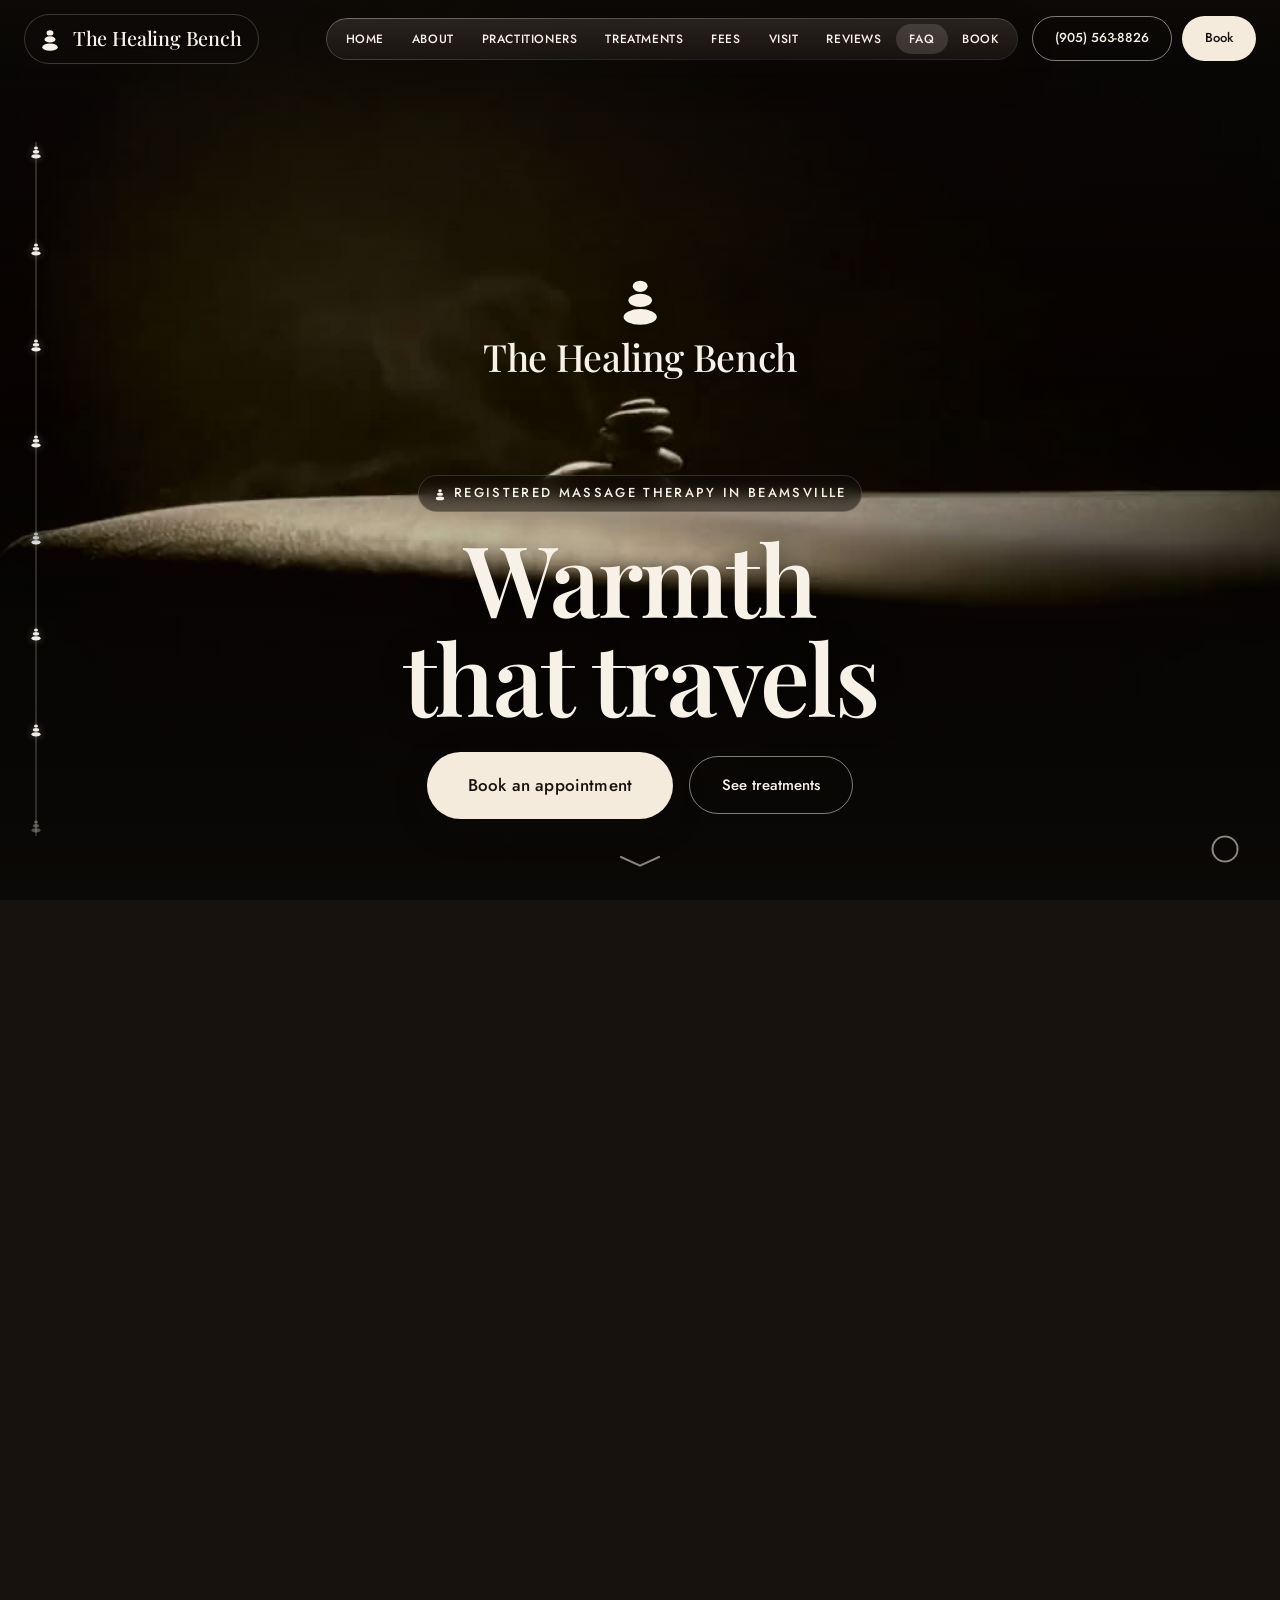
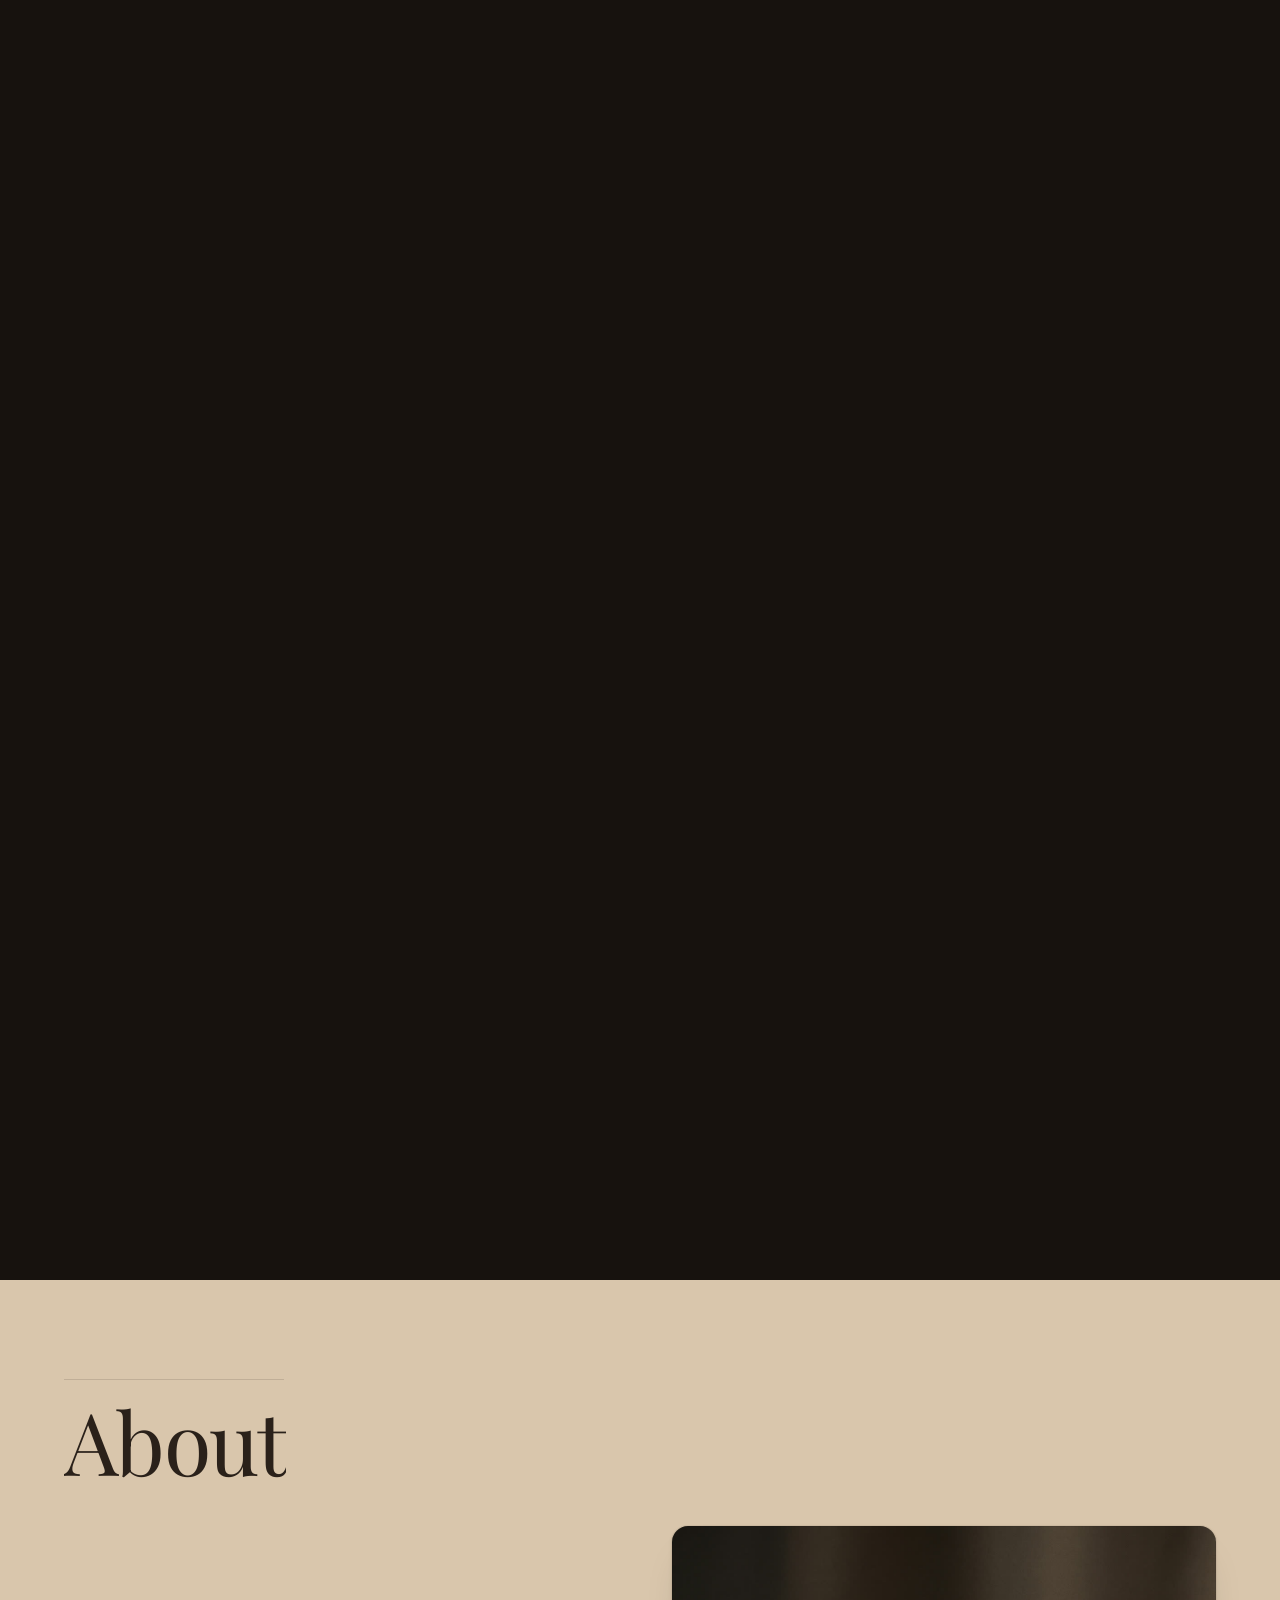
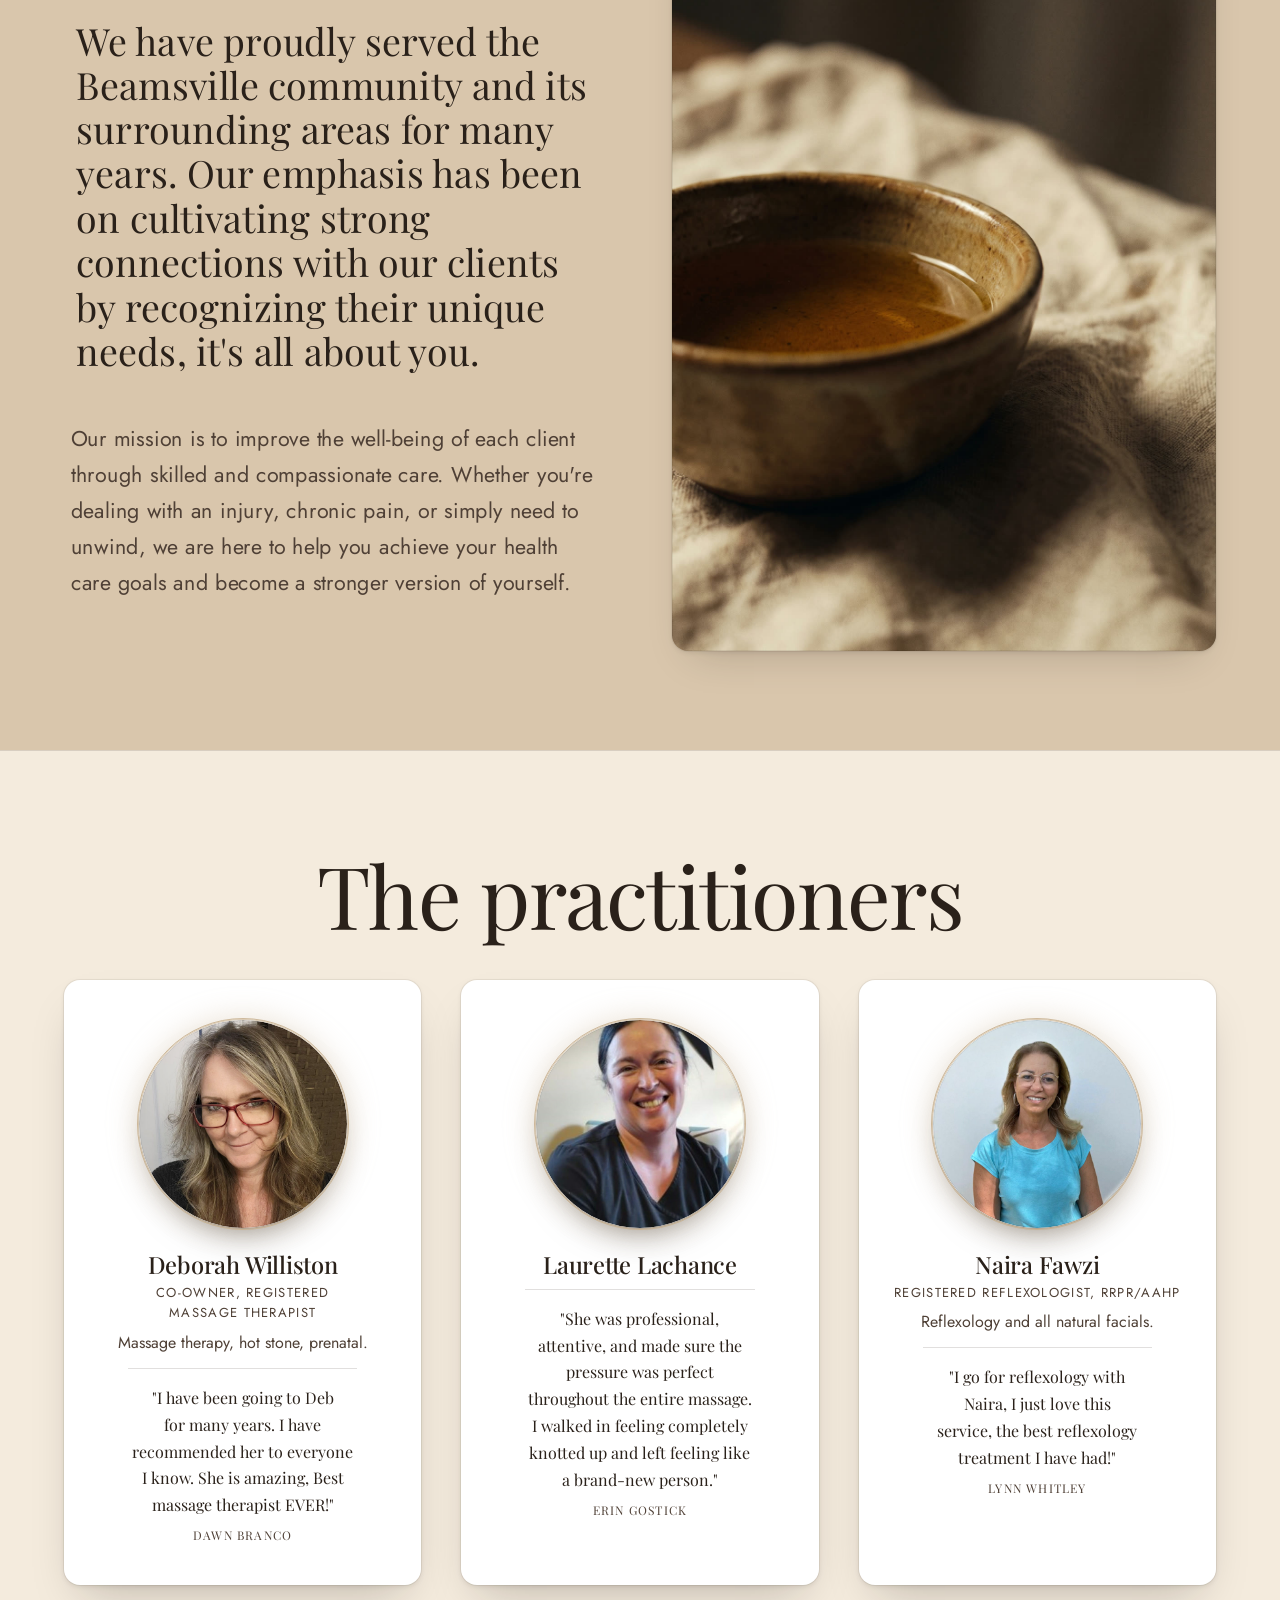
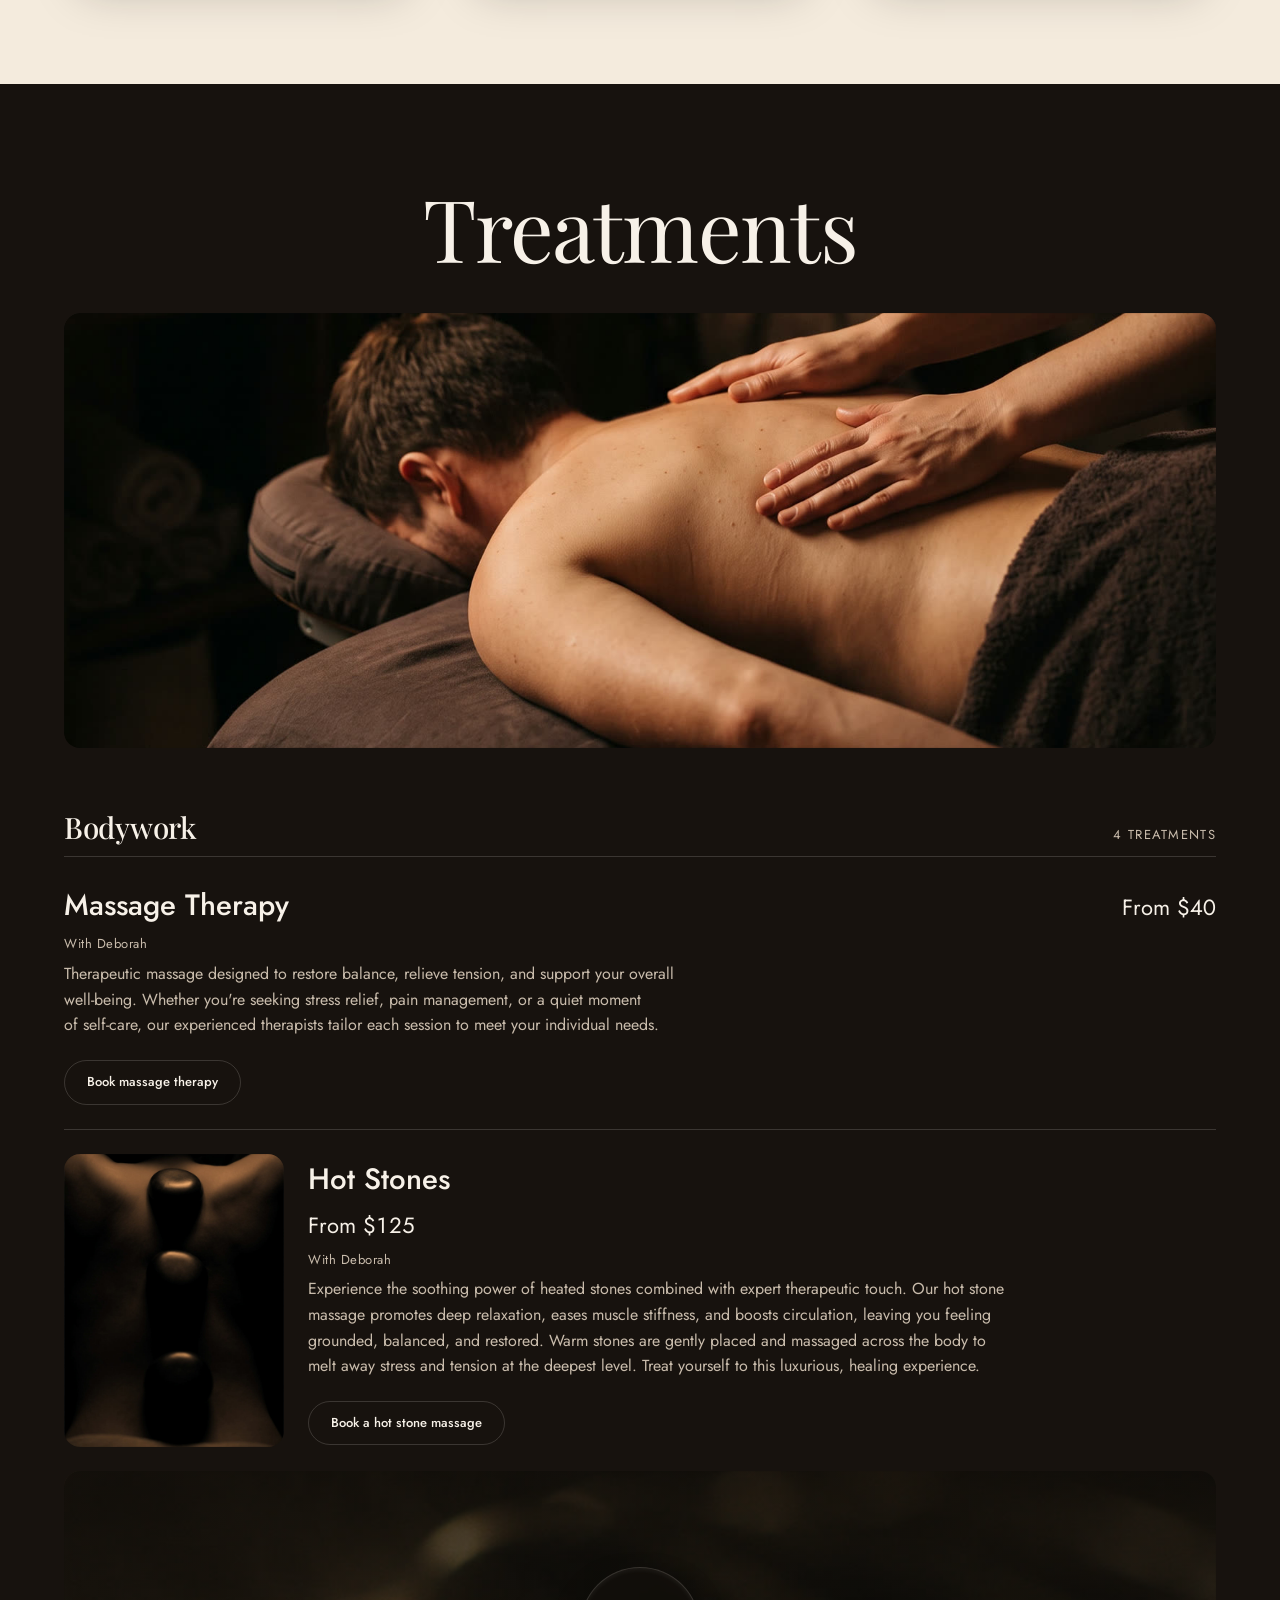
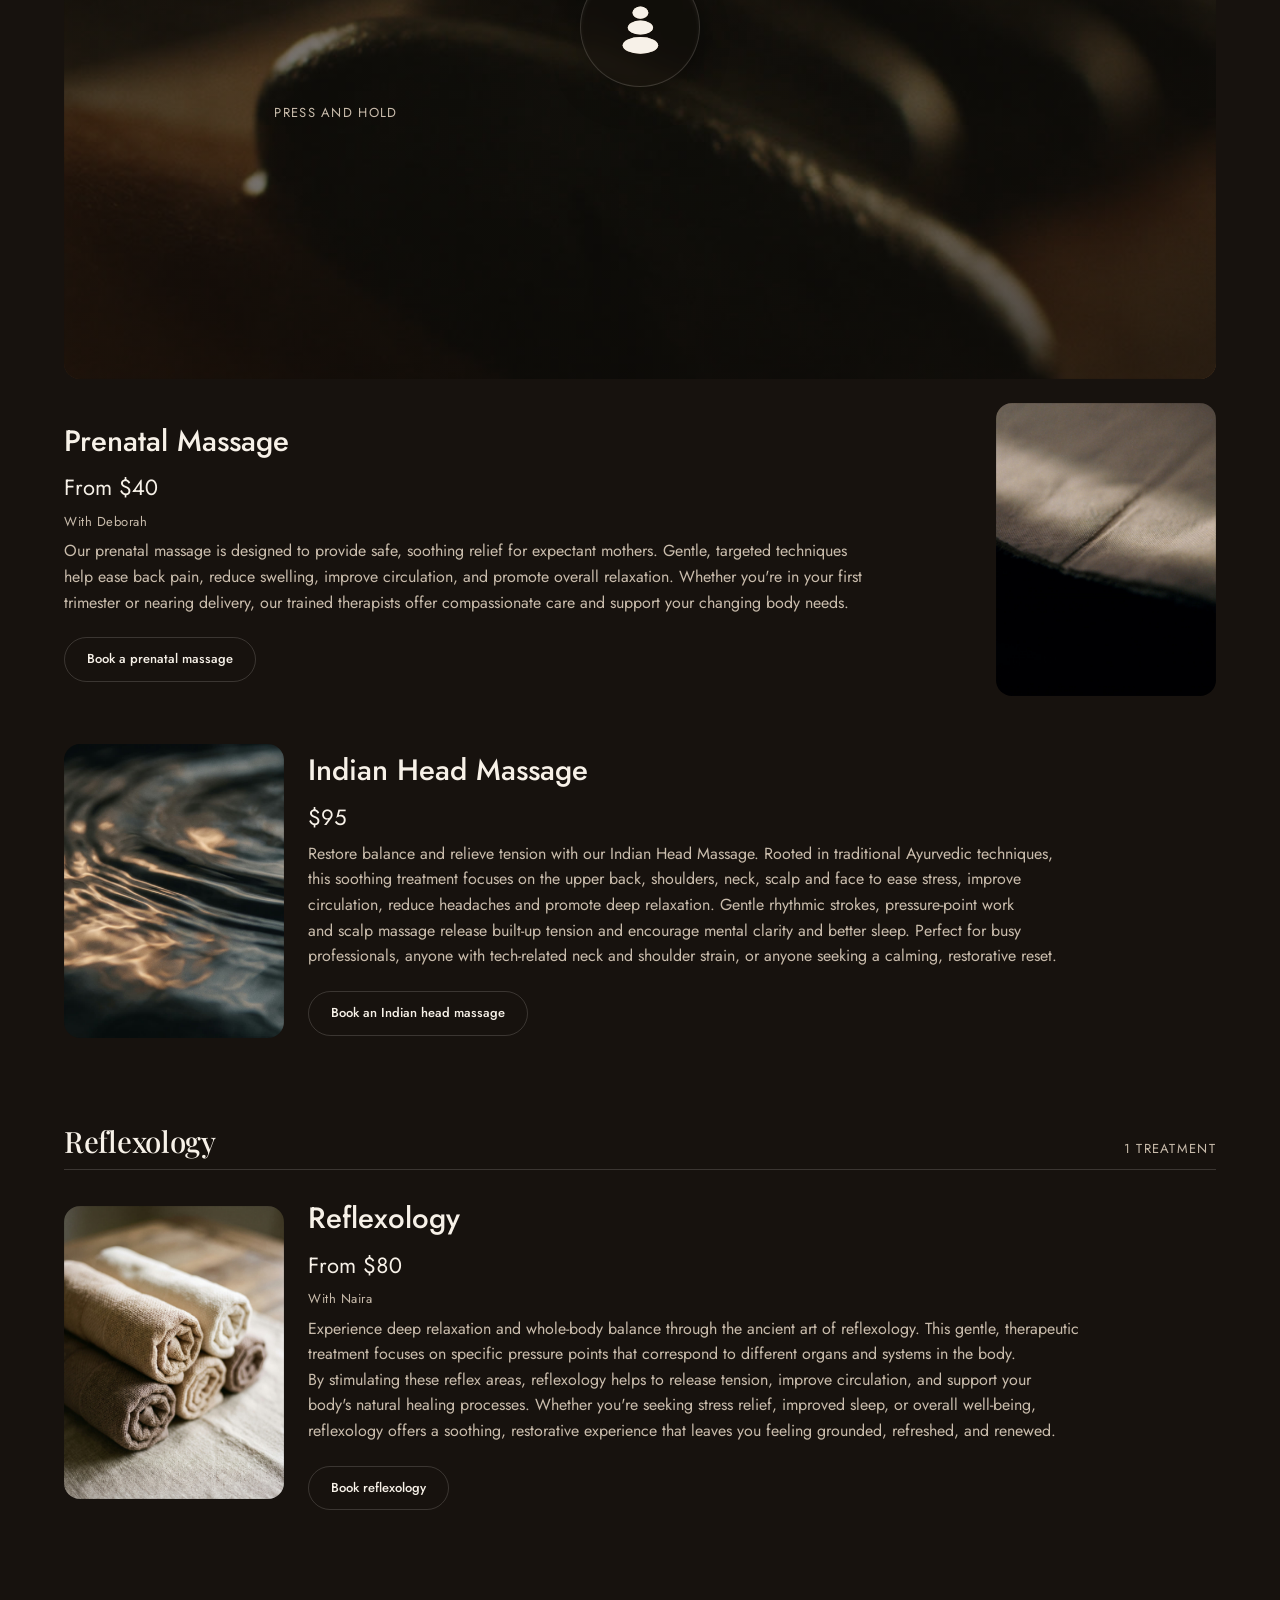
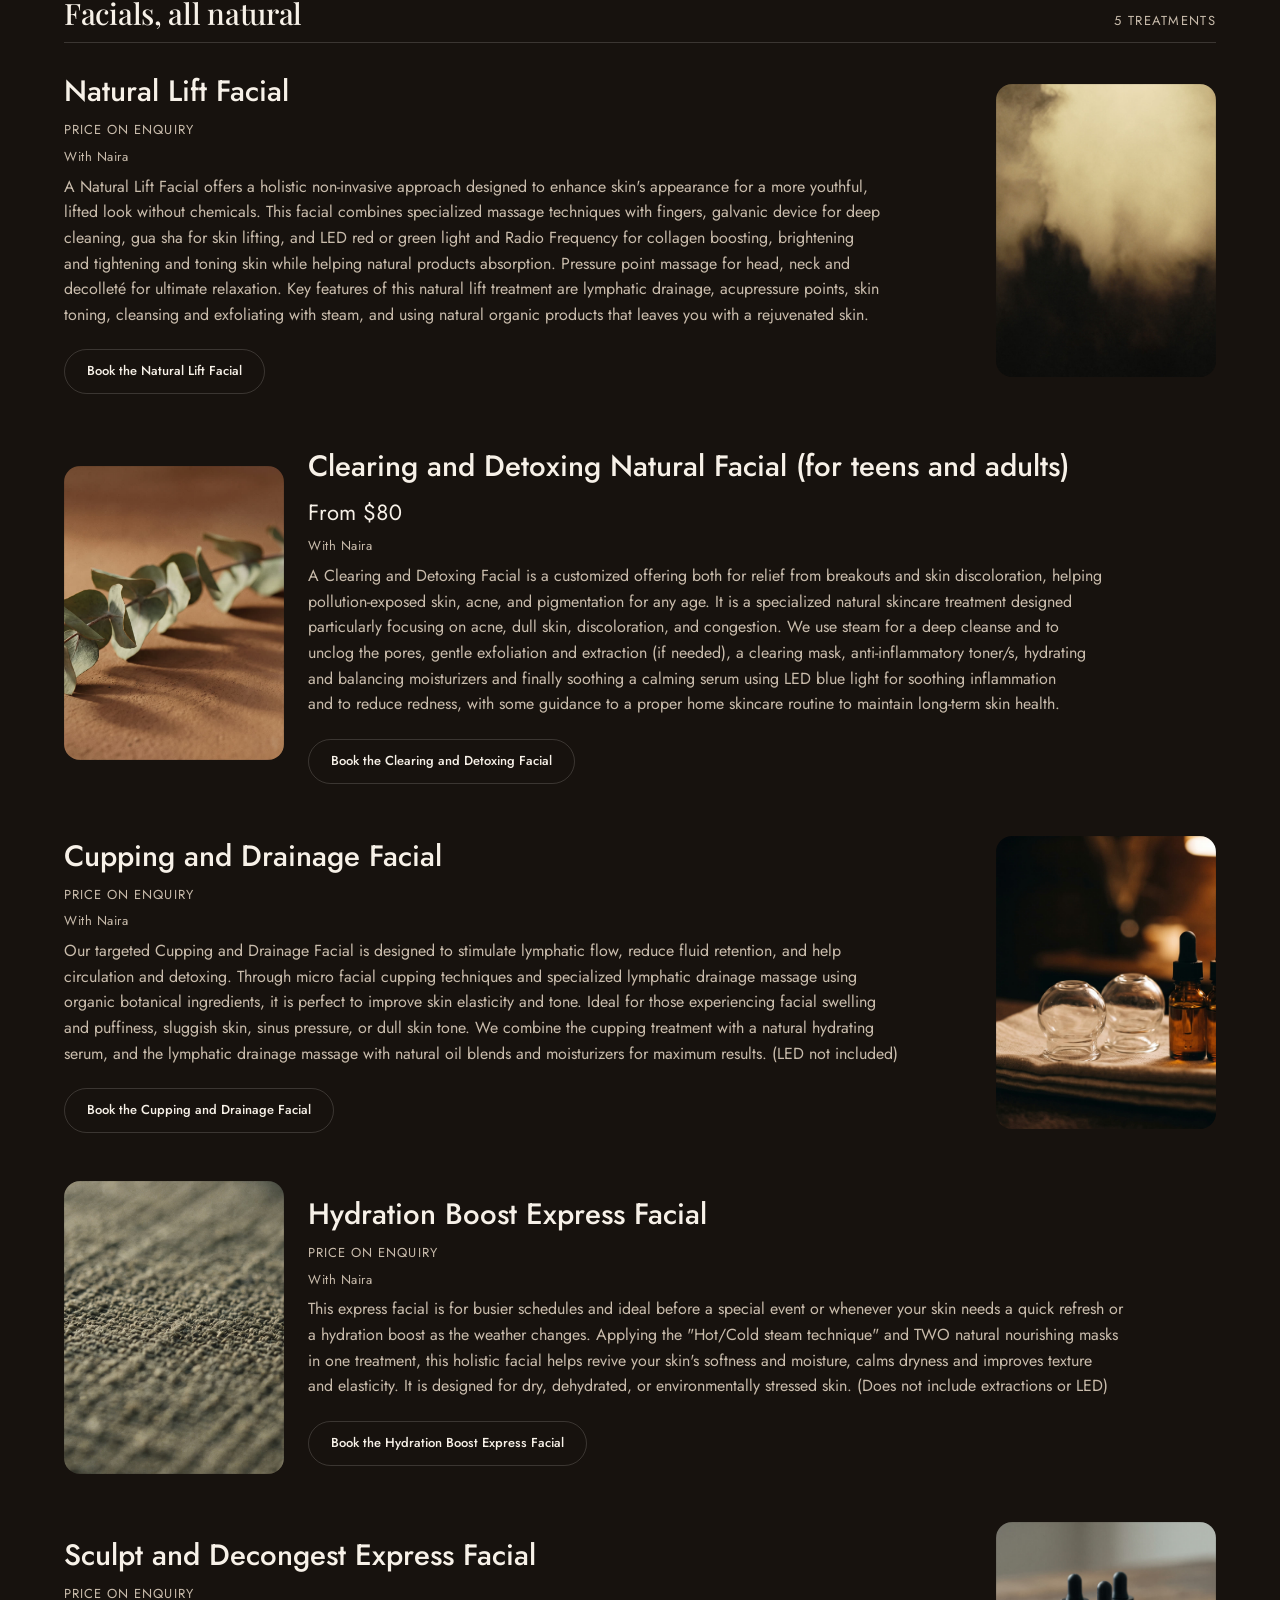
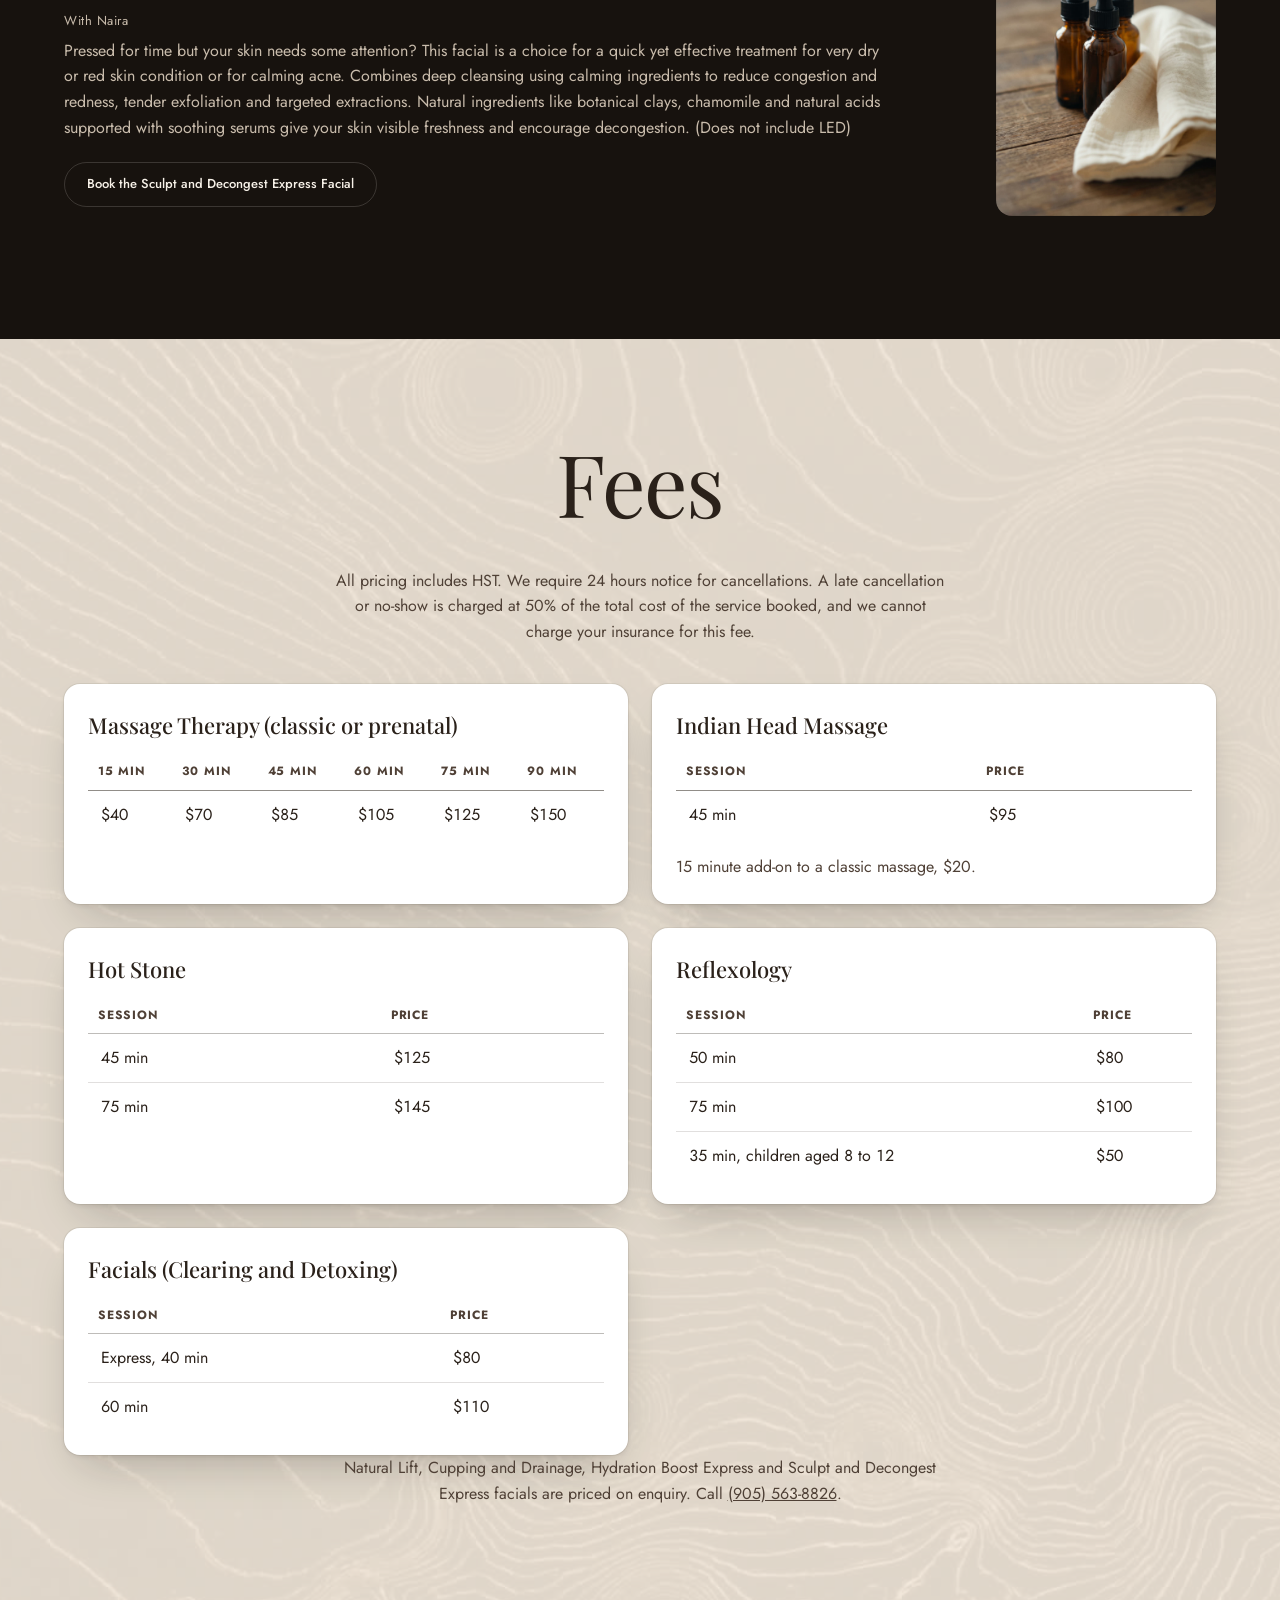
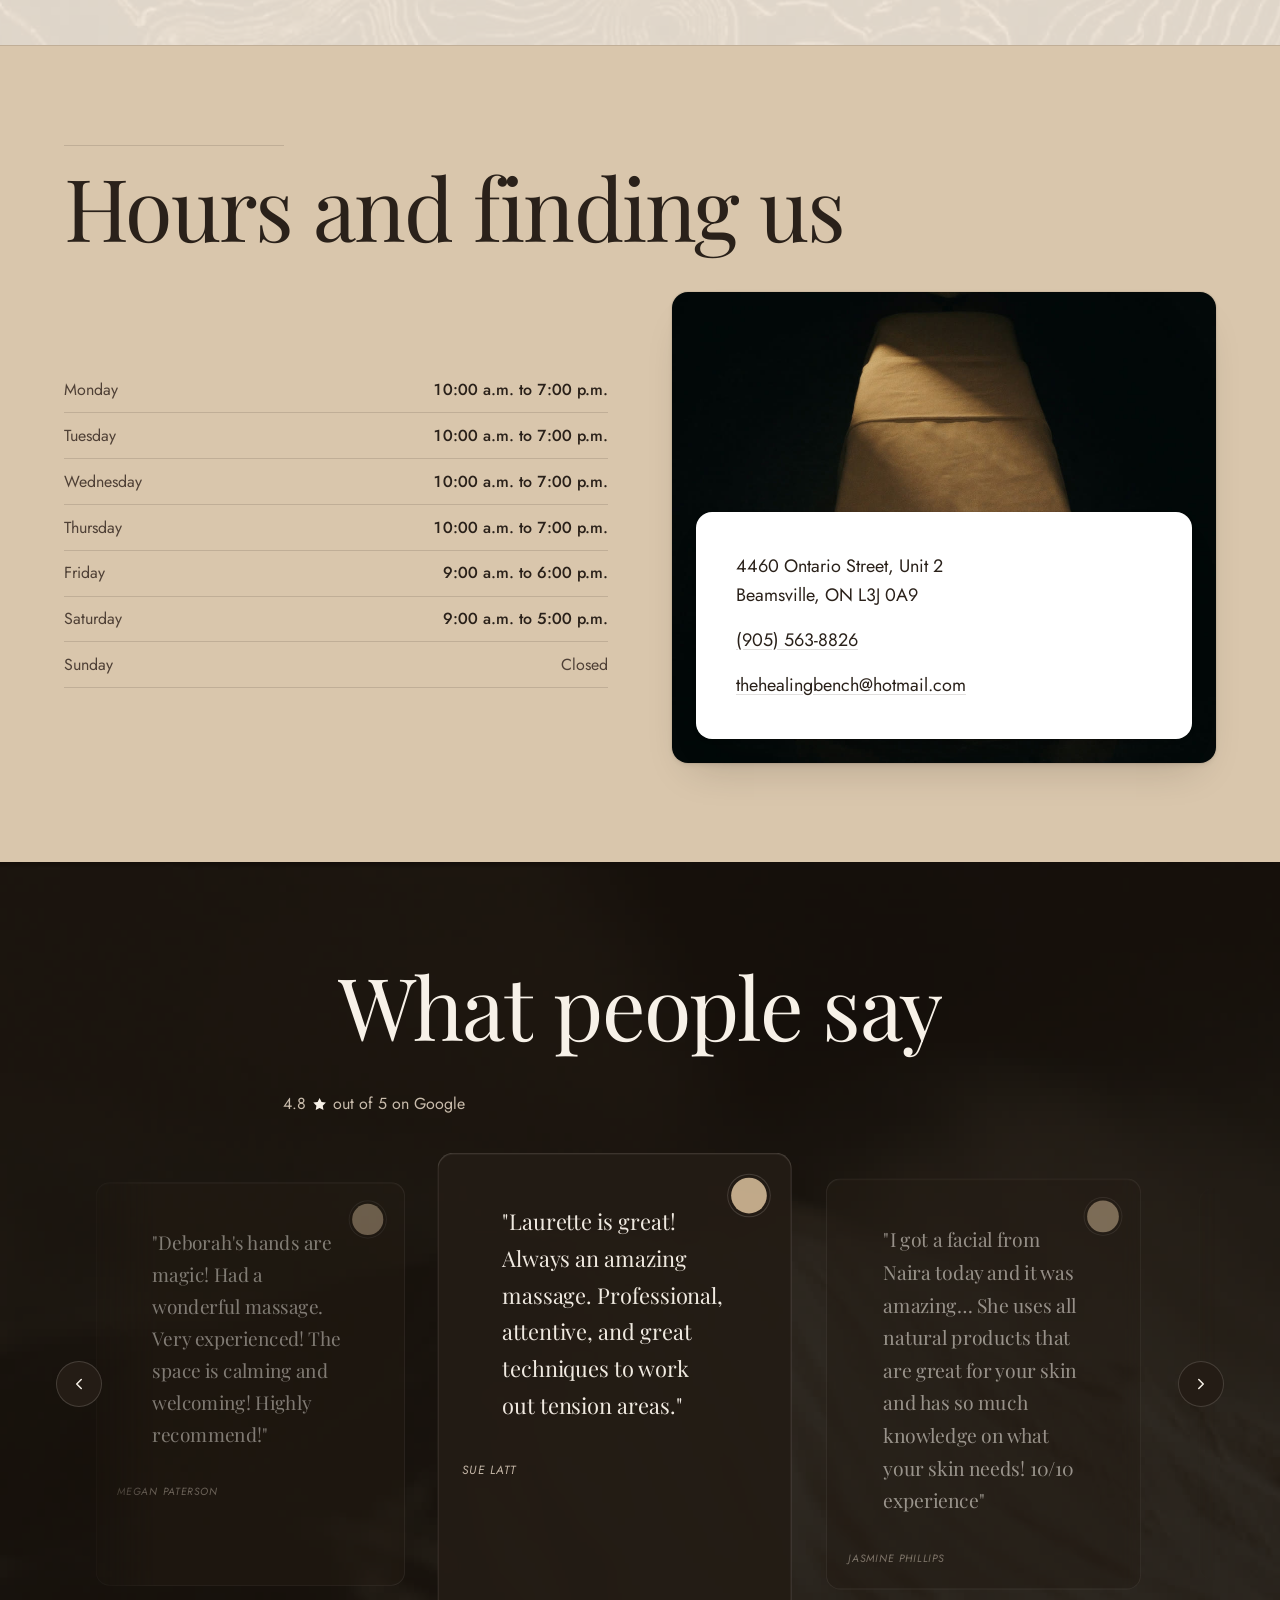
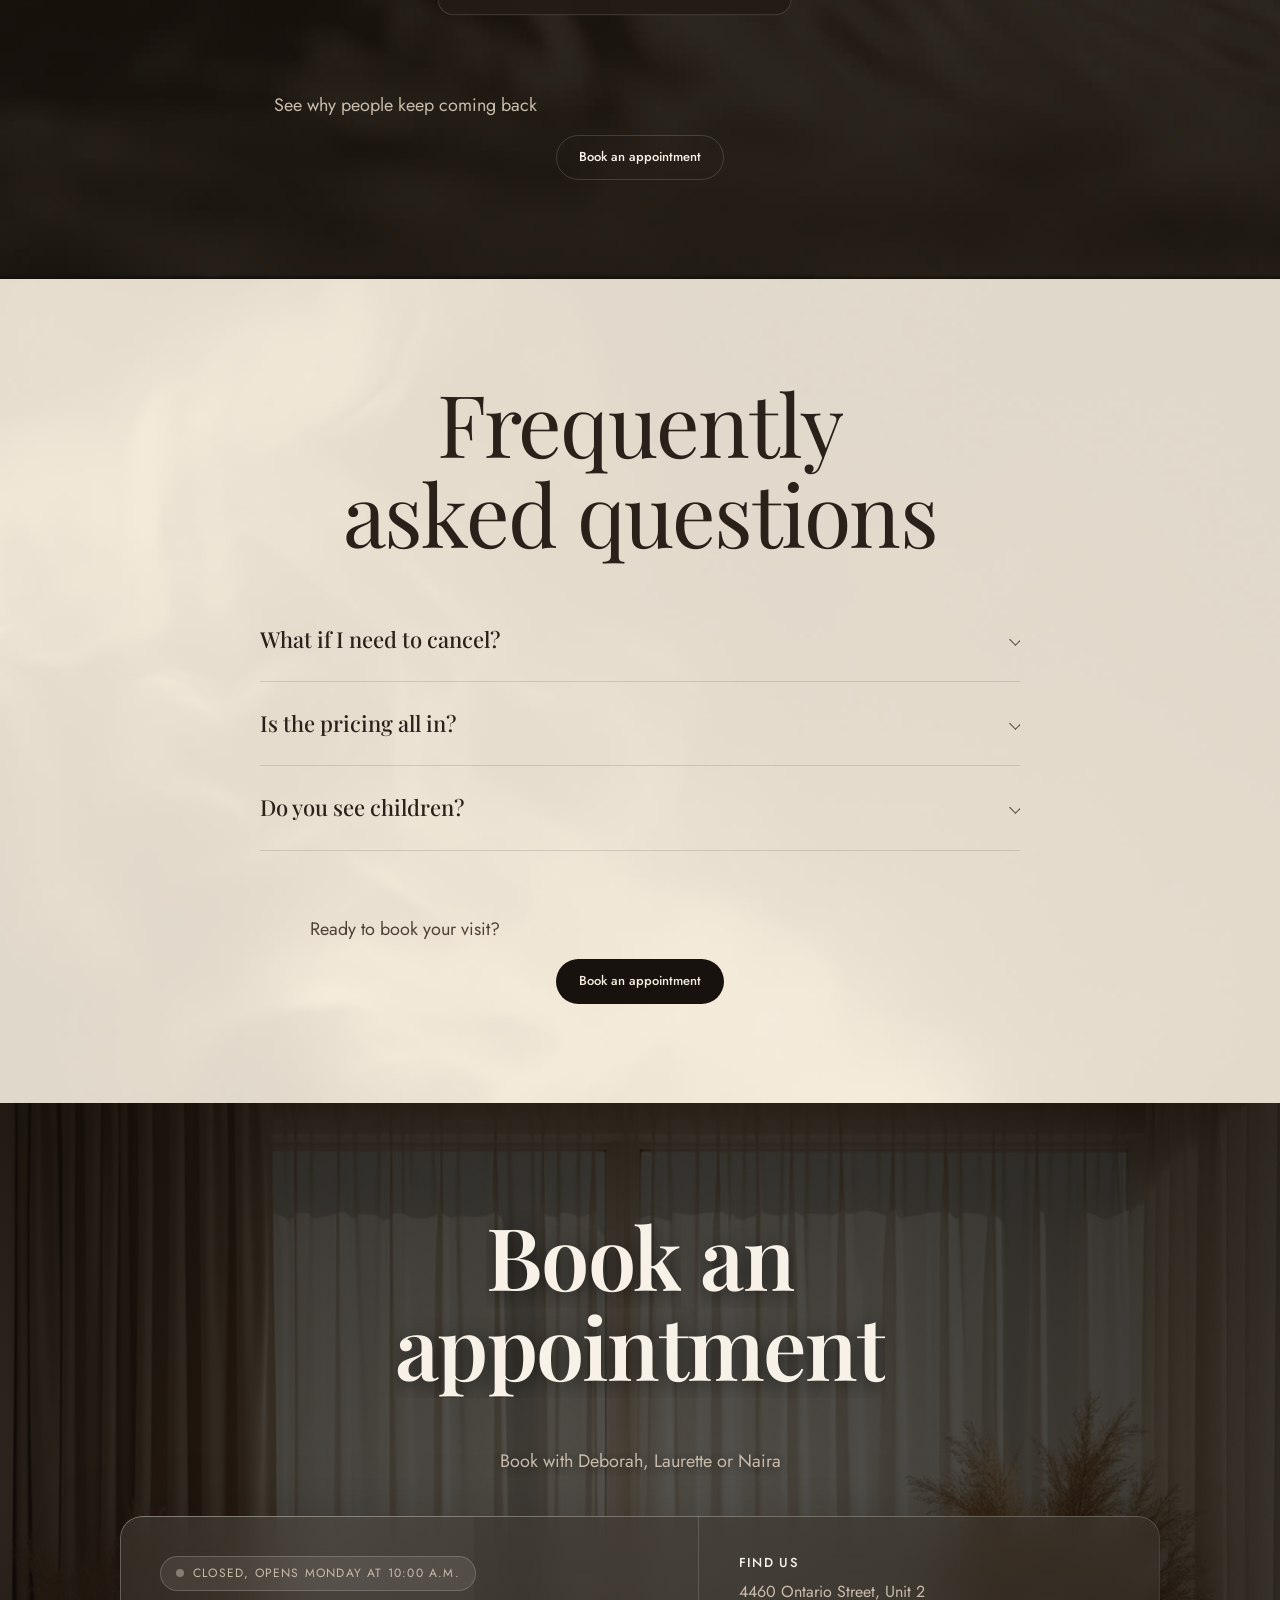
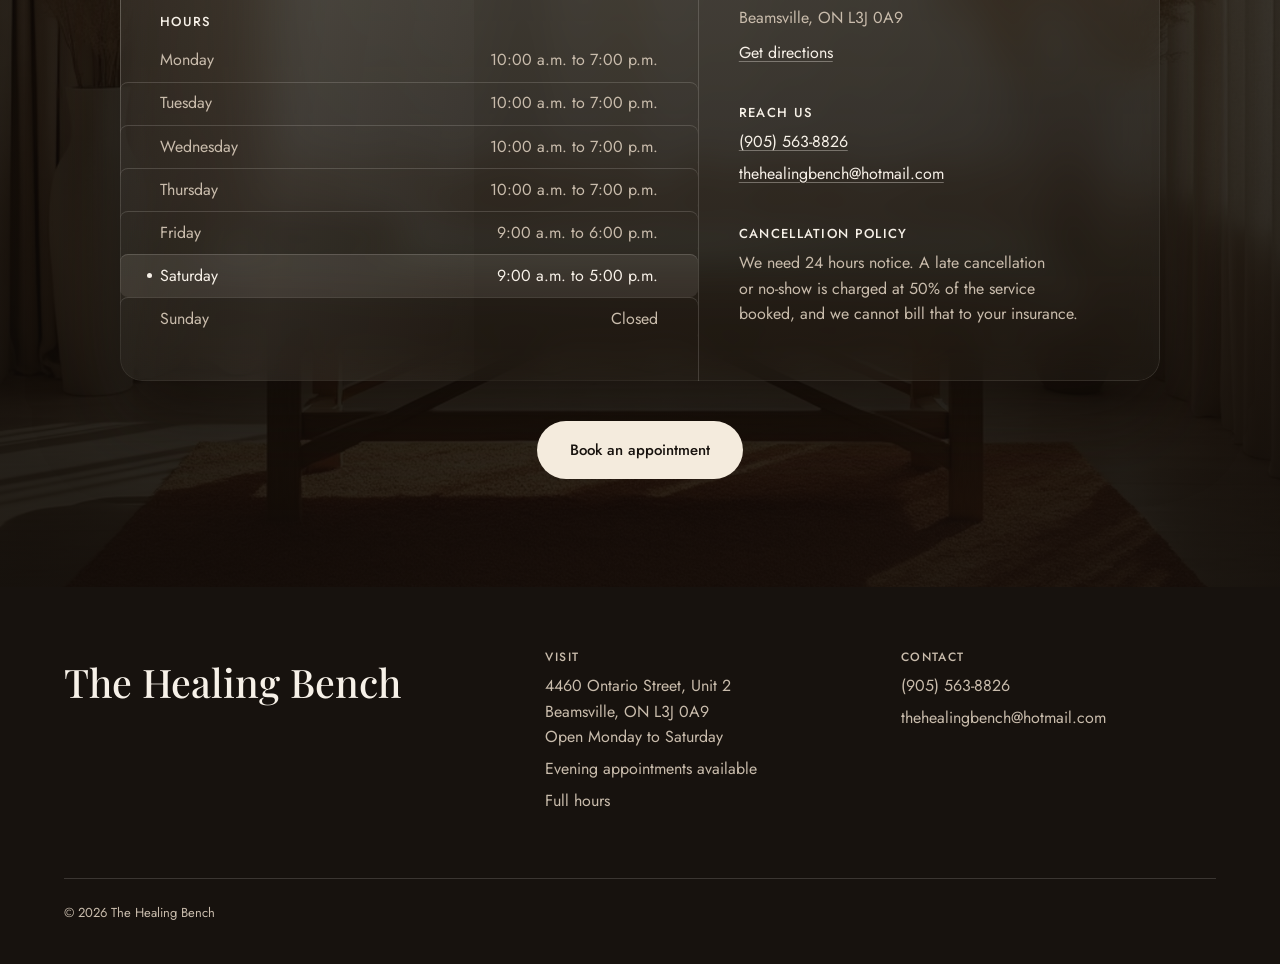
==== commit e0e9bfae: "Quote reflexology at the price an adult will actually pay The Reflexology row read "From $50", which" ====
--- a/index.html
+++ b/index.html
@@ -532,7 +532,7 @@
           </figure>
           <div class="treatment-row__body">
             <p class="treatment-row__name">Reflexology</p>
-            <p class="treatment-row__price">From $50</p>
+            <p class="treatment-row__price">From $80</p>
             <p class="treatment-row__with">With Naira</p>
             <p class="treatment-row__desc">Experience deep relaxation and whole&#8209;body balance through the ancient art of reflexology. This gentle, therapeutic treatment focuses on specific pressure points that correspond to different organs and systems in the body. By stimulating these reflex areas, reflexology helps to release tension, improve circulation, and support your body's natural healing processes. Whether you're seeking stress relief, improved sleep, or overall well&#8209;being, reflexology offers a soothing, restorative experience that leaves you feeling grounded, refreshed, and renewed.</p>
             <p class="treatment-row__cta"><a class="btn btn--ghost btn--sm" href="https://thehealingbench.clinicsense.com/book/" rel="noopener">Book reflexology</a></p>
@@ -588,7 +588,7 @@
             <p class="treatment-row__name">Cupping and Drainage Facial</p>
             <p class="treatment-row__price is-enquiry">Price on enquiry</p>
             <p class="treatment-row__with">With Naira</p>
-            <p class="treatment-row__desc">Our targeted Decompression Cupping and Lymphatic Drainage Facial is designed to stimulate lymphatic flow, reduce fluid retention, and help circulation and detoxing. Through micro facial cupping techniques and specialized lymphatic drainage massage using organic botanical ingredients, it is perfect to improve skin elasticity and tone. Ideal for those experiencing facial swelling and puffiness, sluggish skin, sinus pressure, or dull skin tone. We combine the cupping treatment with a natural hydrating serum, and the lymphatic drainage massage with natural oil blends and moisturizers for maximum results. (LED not included)</p>
+            <p class="treatment-row__desc">Our targeted Cupping and Drainage Facial is designed to stimulate lymphatic flow, reduce fluid retention, and help circulation and detoxing. Through micro facial cupping techniques and specialized lymphatic drainage massage using organic botanical ingredients, it is perfect to improve skin elasticity and tone. Ideal for those experiencing facial swelling and puffiness, sluggish skin, sinus pressure, or dull skin tone. We combine the cupping treatment with a natural hydrating serum, and the lymphatic drainage massage with natural oil blends and moisturizers for maximum results. (LED not included)</p>
             <p class="treatment-row__cta"><a class="btn btn--ghost btn--sm" href="https://thehealingbench.clinicsense.com/book/" rel="noopener">Book the Cupping and Drainage Facial</a></p>
           </div>
         </div>
@@ -690,7 +690,7 @@
               <tr><td>45 min</td><td>$95</td></tr>
             </tbody>
           </table>
-          <p class="fees__addon">15 minute add&#8209;on to a classic massage, $20, available soon.</p>
+          <p class="fees__addon">15 minute add&#8209;on to a classic massage, $20.</p>
         </div>
 
         <div class="fees__panel">
@@ -728,7 +728,7 @@
 
         <div class="fees__panel">
           <table class="fees-table">
-            <caption>Facials</caption>
+            <caption>Facials (Clearing and Detoxing)</caption>
             <thead>
               <tr>
                 <th scope="col">Session</th>
--- a/styles.css
+++ b/styles.css
@@ -774,6 +774,21 @@
     overflow: hidden;
     clip: rect(0, 0, 0, 0);
     border: 0;
+  }
+
+  /* .site-header is position: fixed, so .brand's backdrop-filter above
+     forces the compositor to re-sample and re-blur whatever sits behind
+     the pill on every scroll frame, for as long as the page stays open
+     -- unconditional, at every width, precisely the motion cost a phone
+     GPU feels most and the owner has flagged repeatedly. At the small
+     size this pill renders here, a flat fill reads the same as the 10px
+     blur, so phones trade the blur for a slightly more opaque version of
+     the same fill and skip the per-frame cost entirely. Desktop is
+     unchanged: there the blur is cheap and worth keeping. */
+  .brand {
+    background: rgba(14, 11, 8, .88);
+    -webkit-backdrop-filter: none;
+    backdrop-filter: none;
   }
 }
 
@@ -2707,11 +2722,10 @@
 }
 
 /* The hot-stone hold interaction: a single photographic backdrop
-   (still-heat.jpg, parallax-cropped per 12A) behind the button and its
-   reveal text, with a scrim so both stay legible over real photography.
-   still-falling.jpg's screen-blended ambient layer
-   (formerly .stone-interaction__ambient) has been removed from the
-   markup entirely; this is one photo, not a two-layer backdrop. */
+   (still-heat.jpg, parallax-cropped per 12A) sits behind the button and
+   its reveal text via .stone-interaction__bg, with a scrim so both stay
+   legible over real photography. This is the only backdrop layer --
+   there is no second image behind it. */
 .stone-interaction {
   position: relative;
   overflow: hidden;
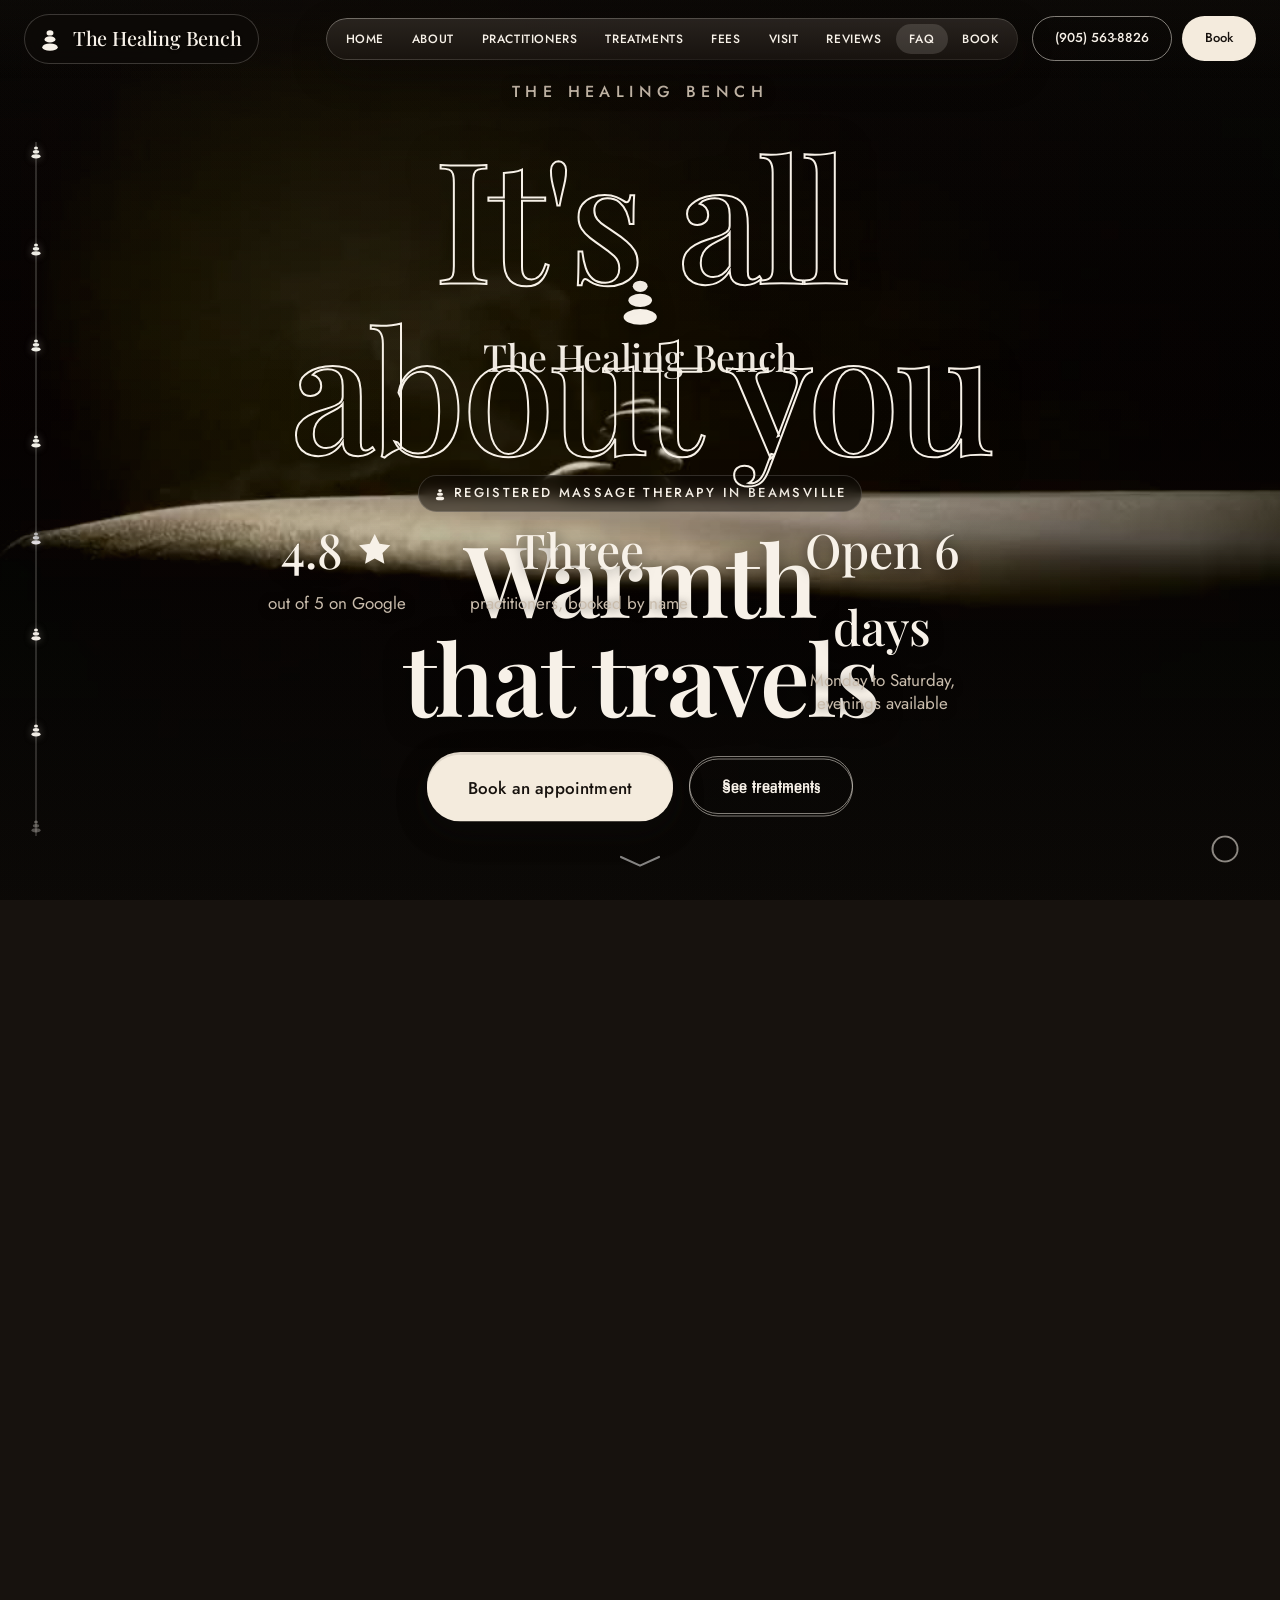
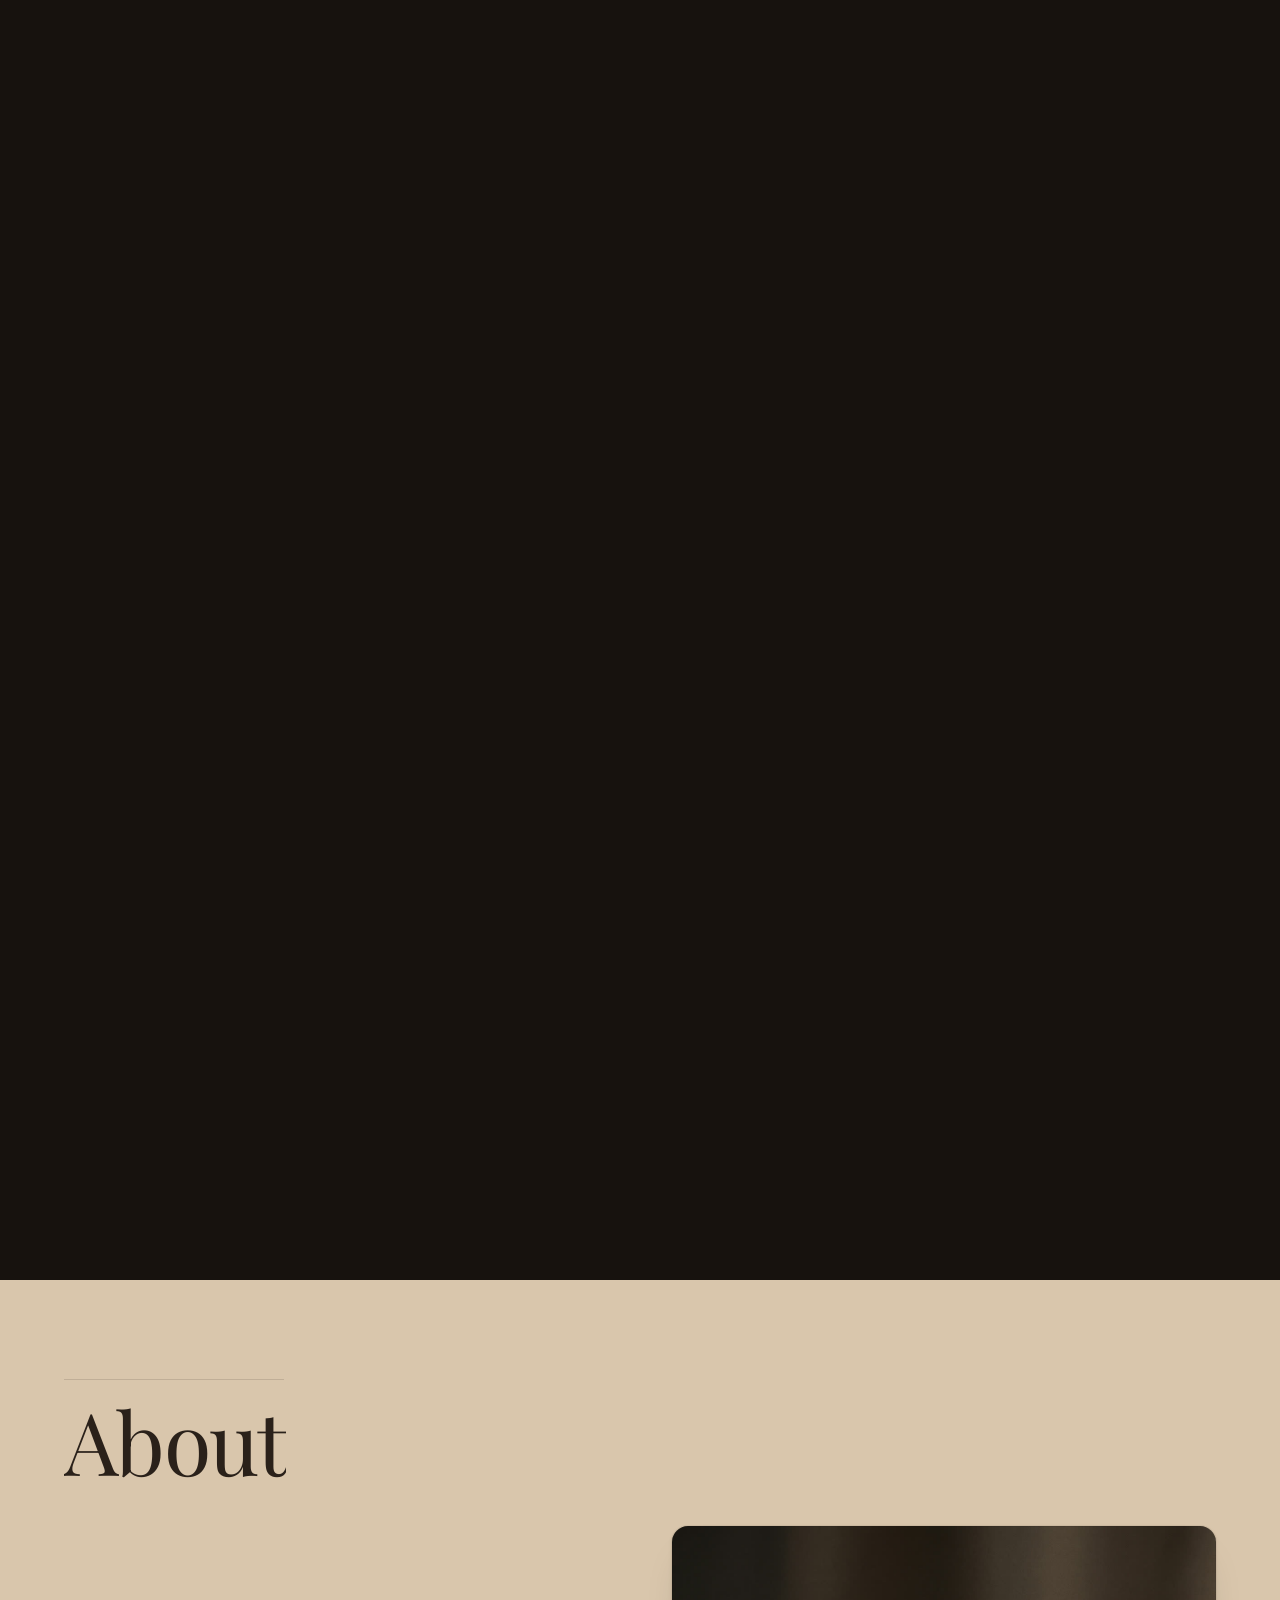
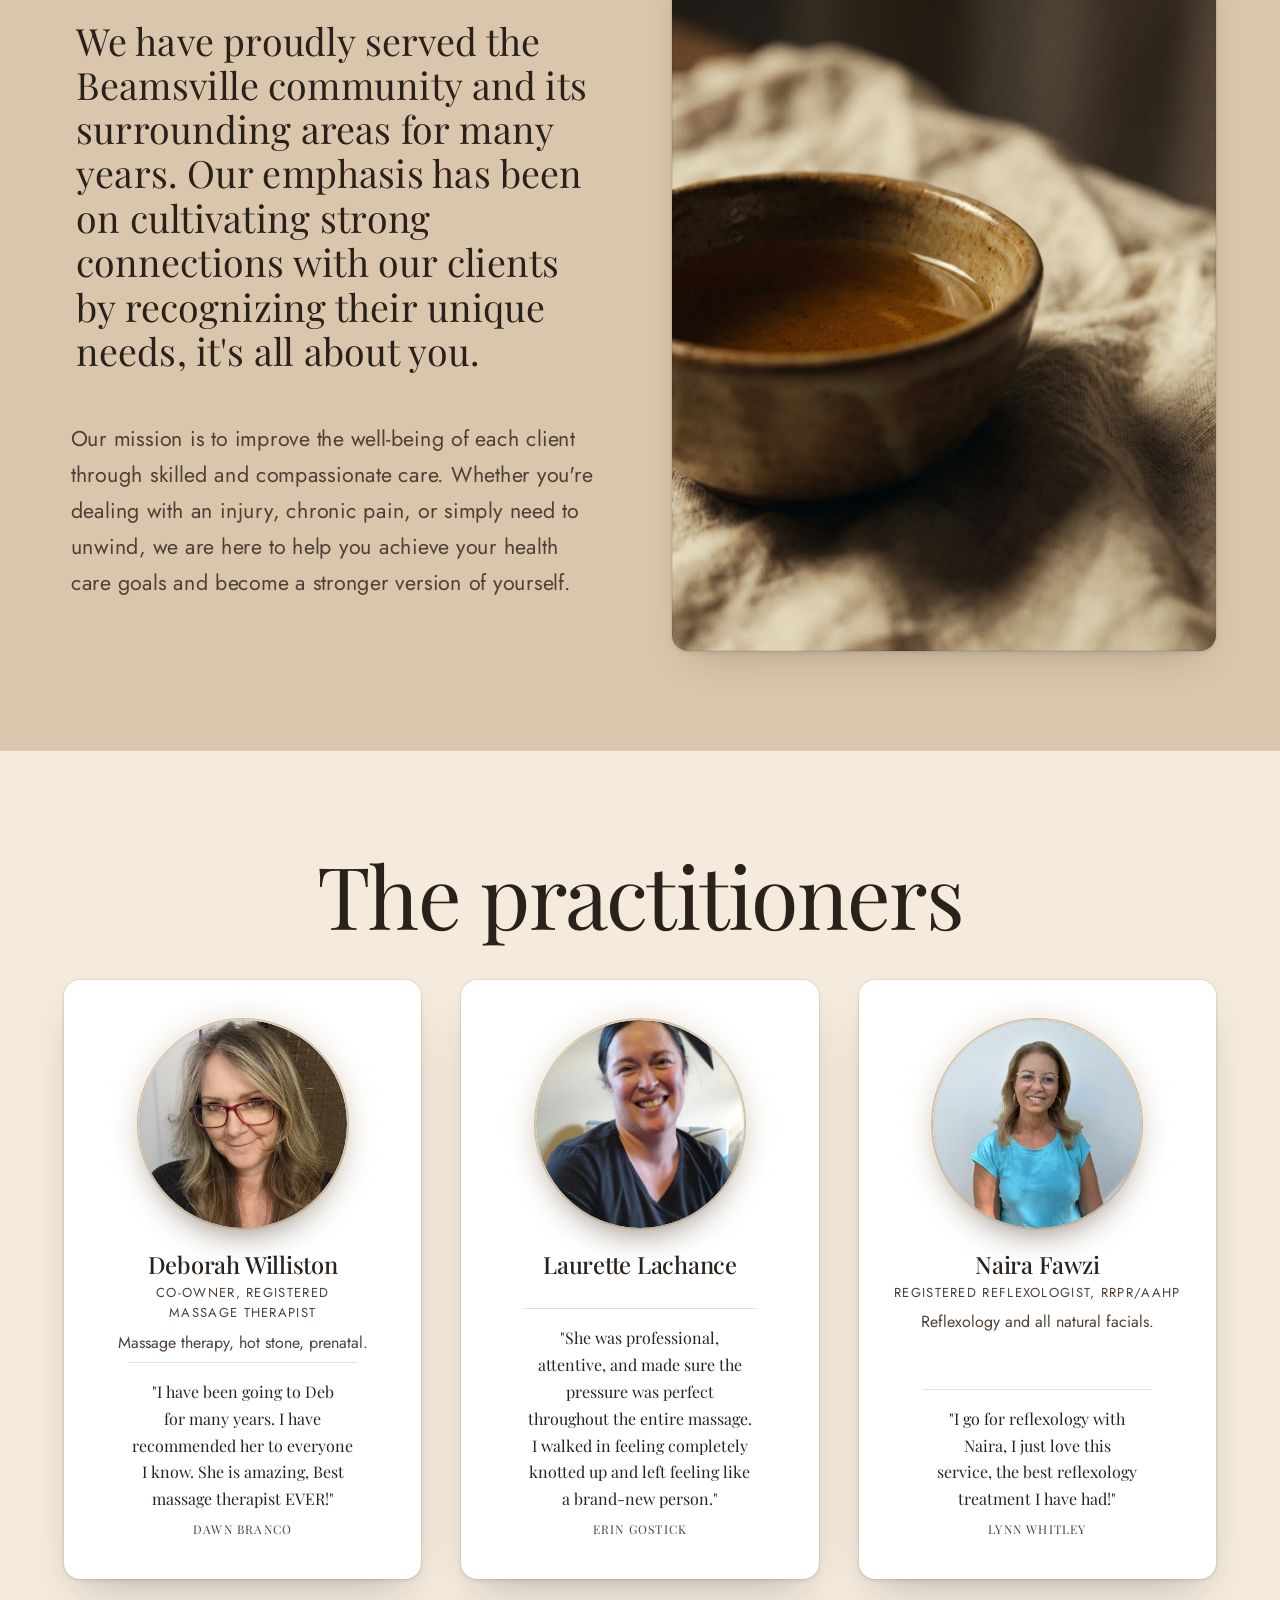
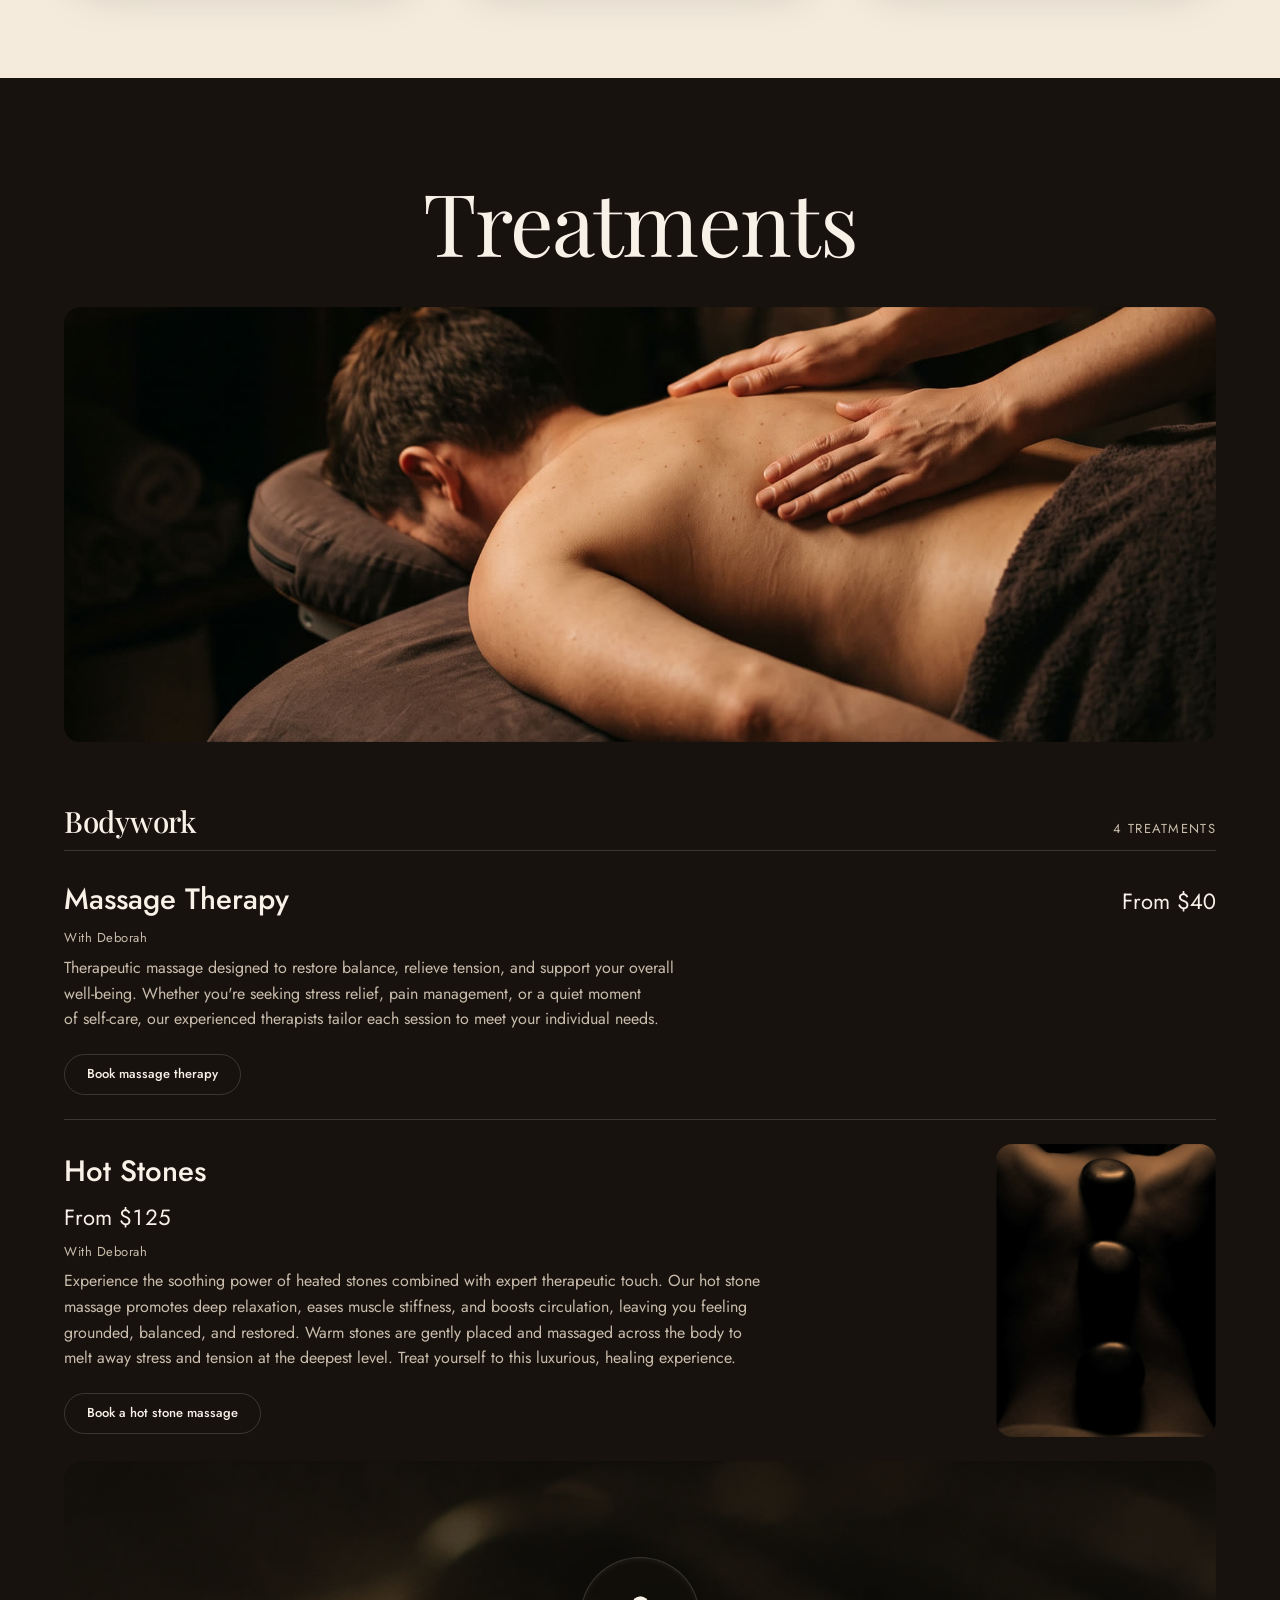
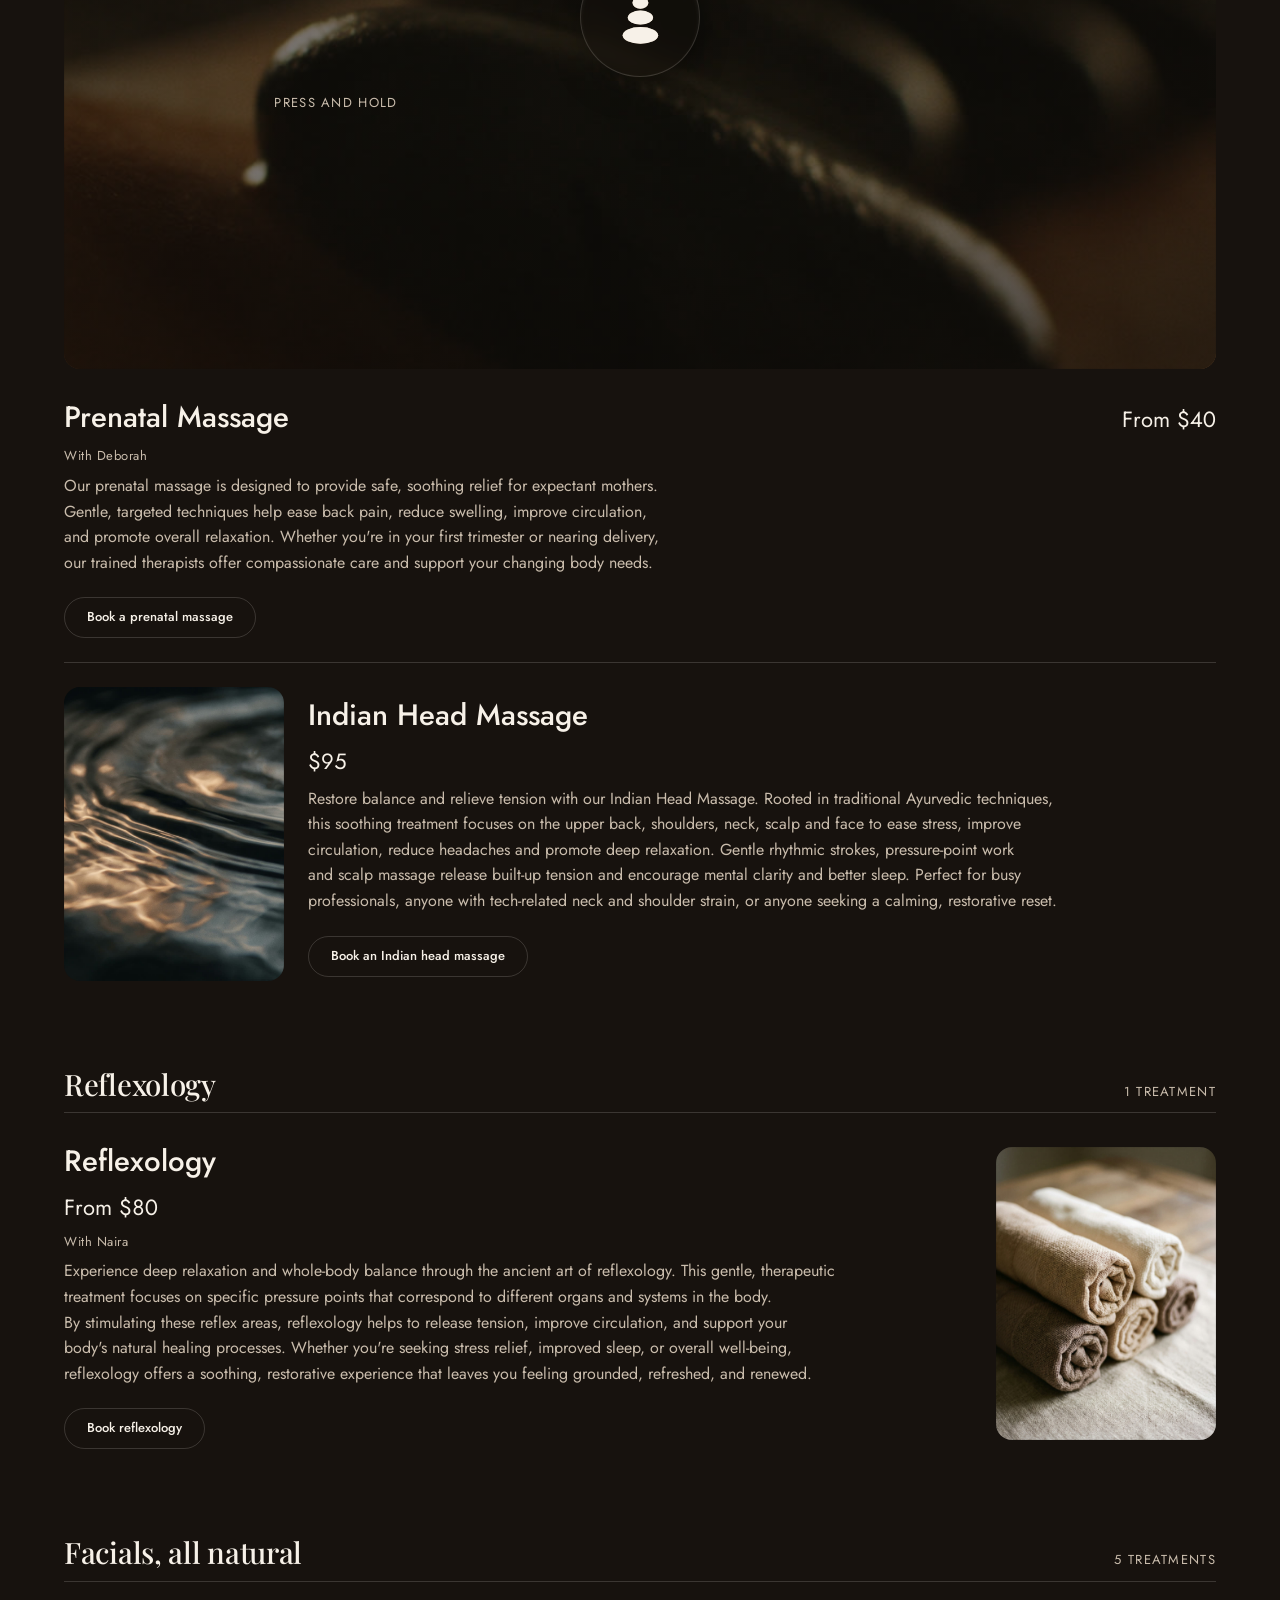
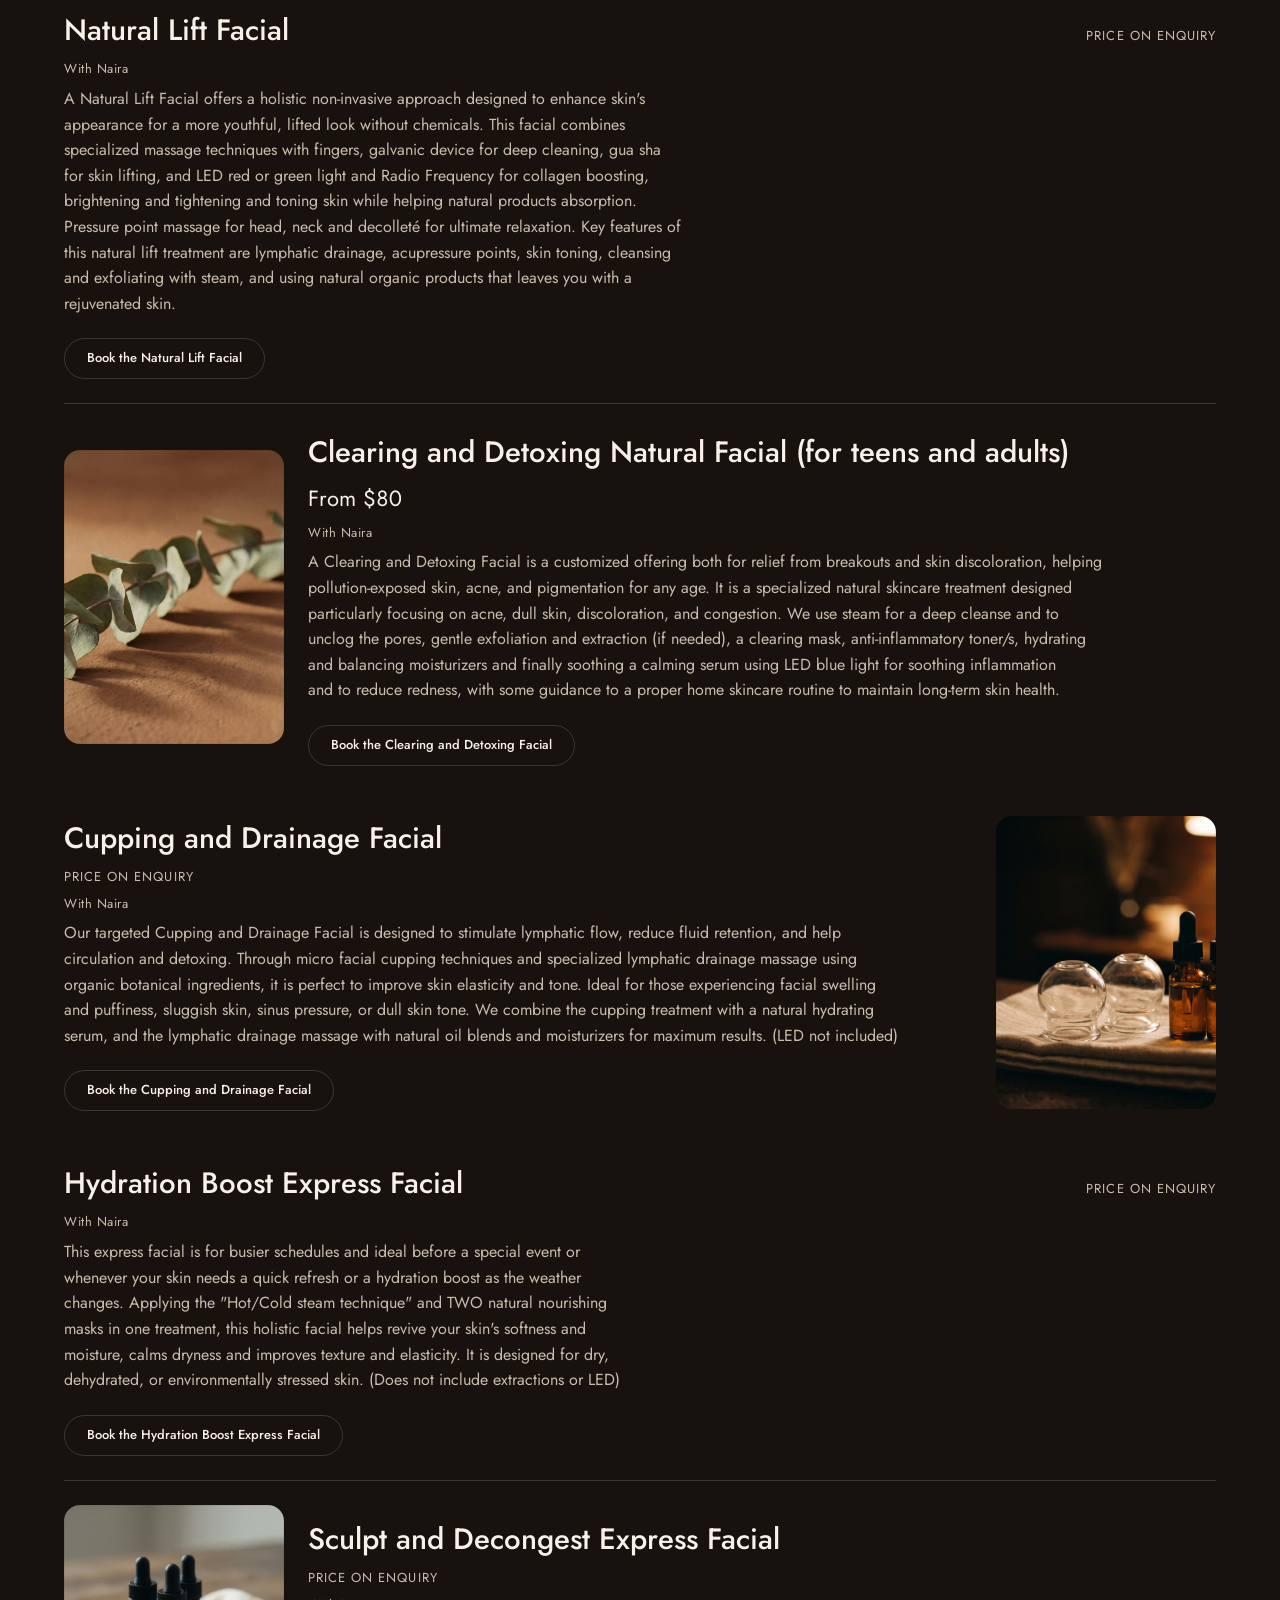
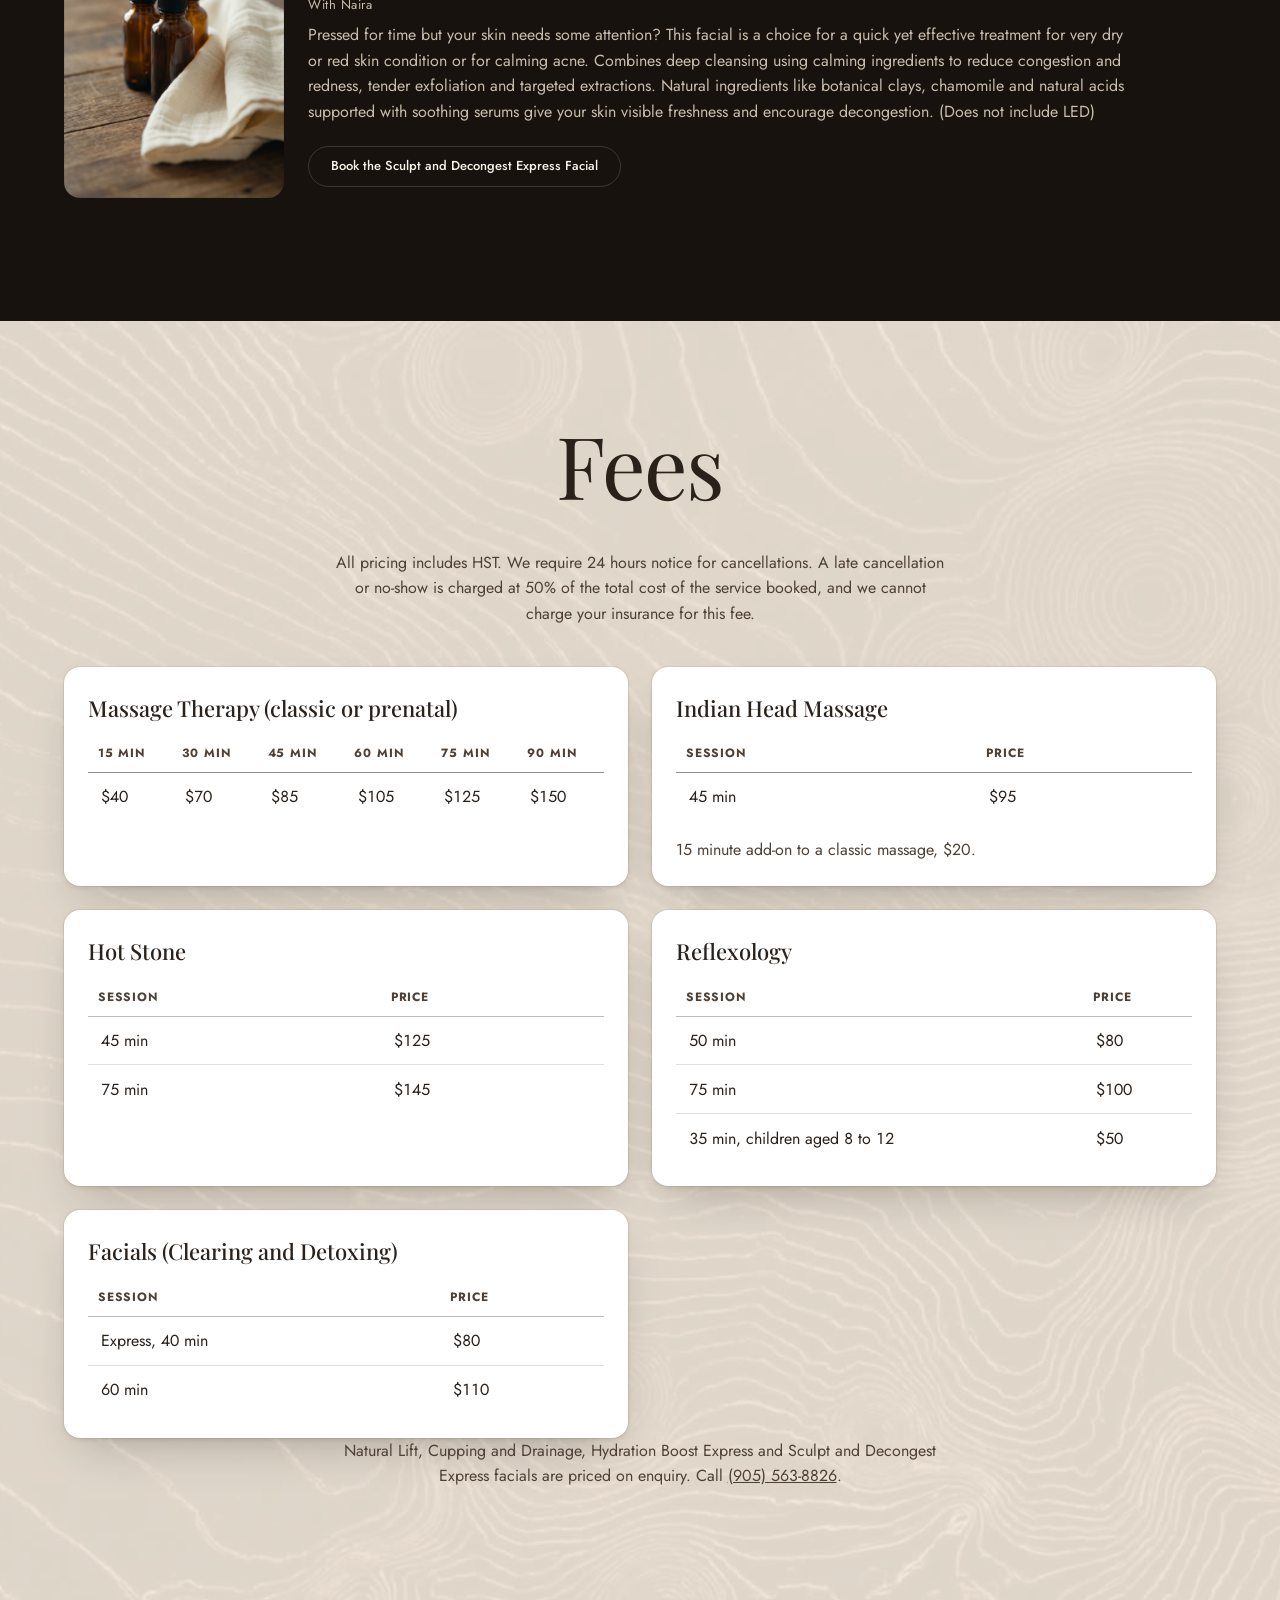
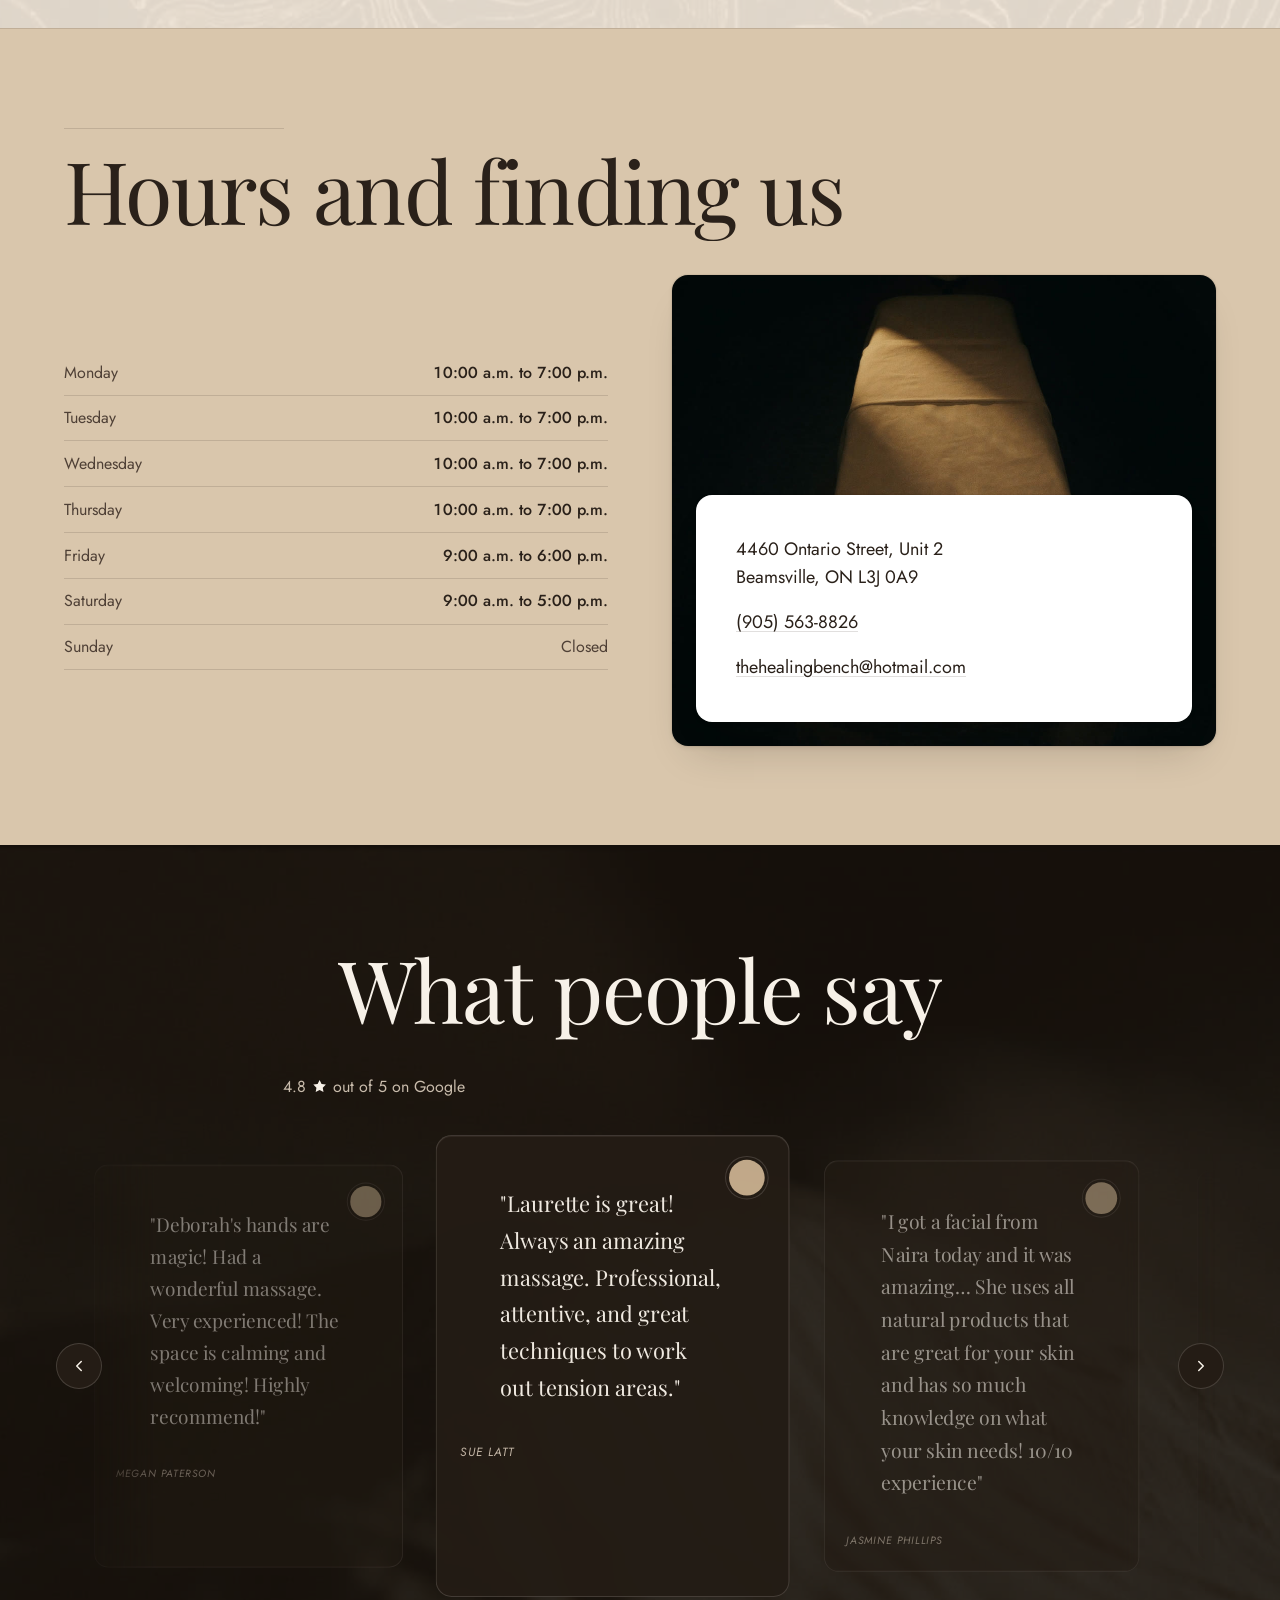
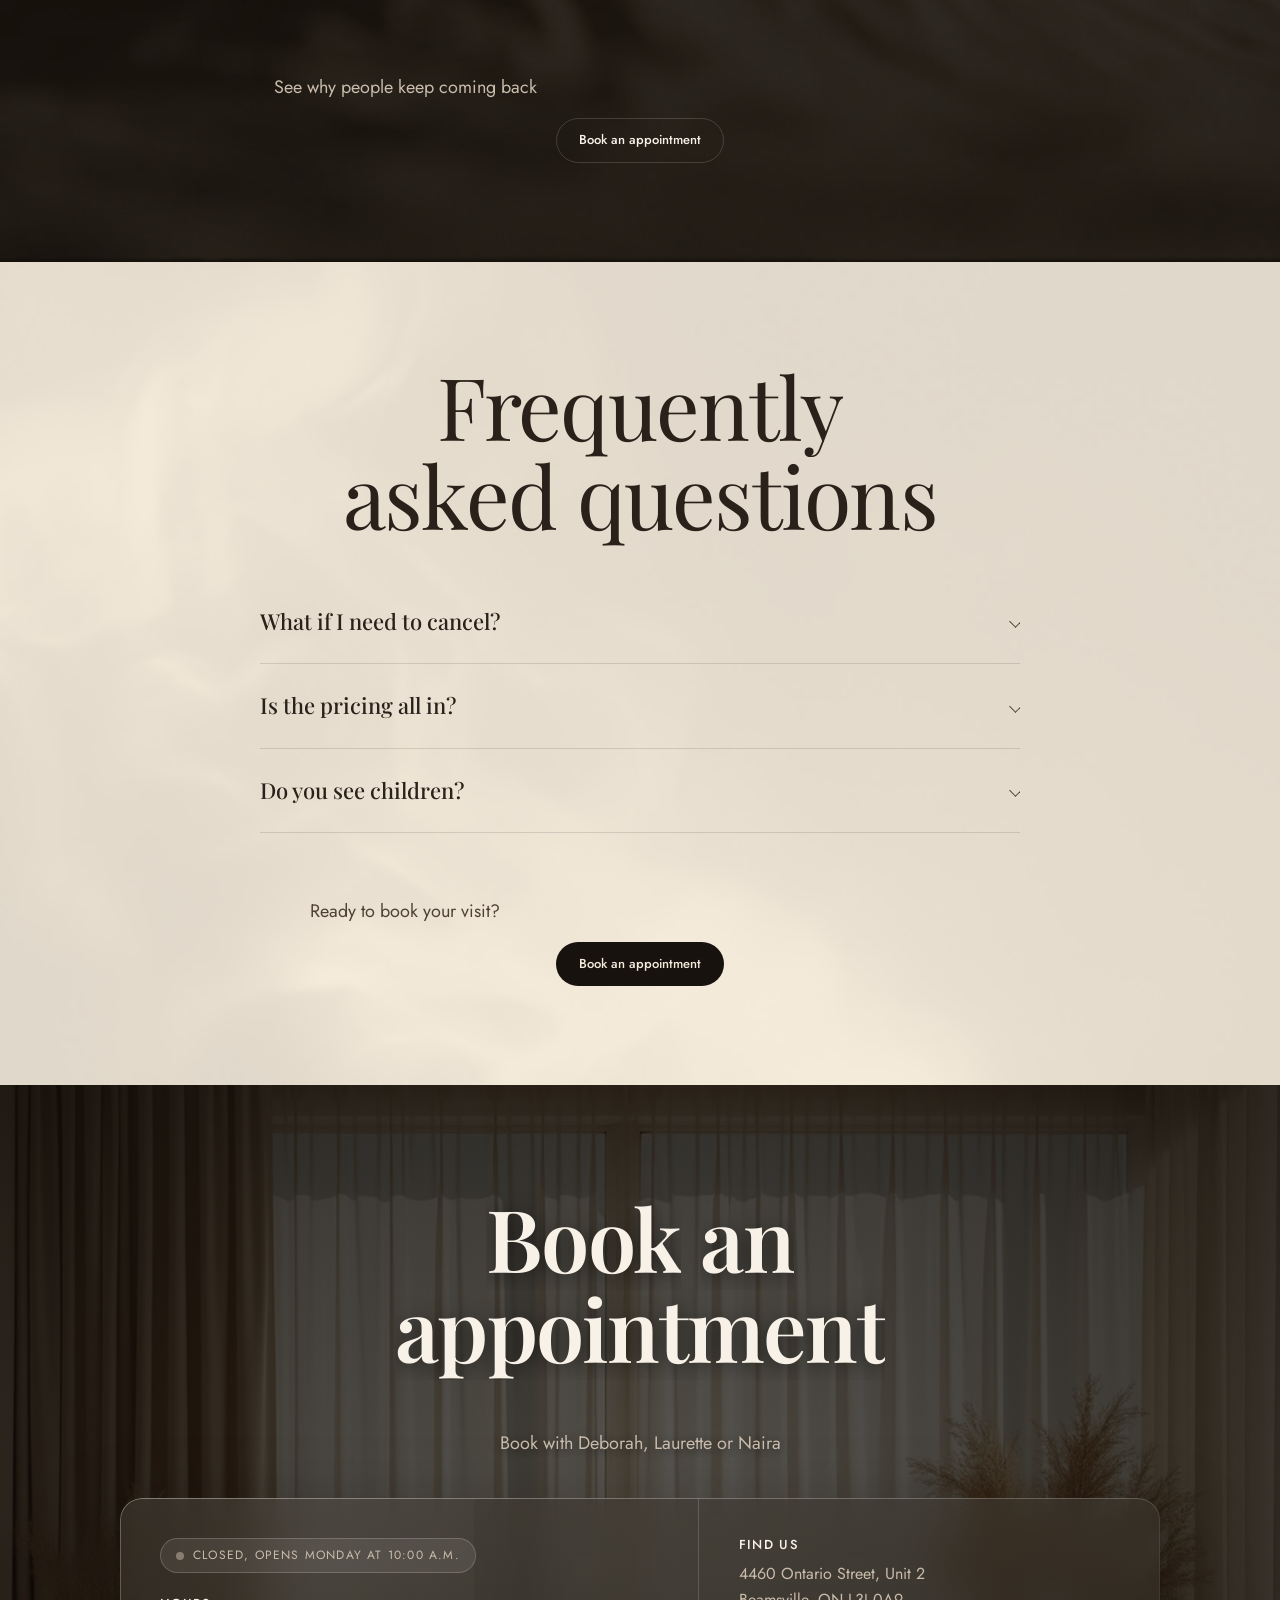
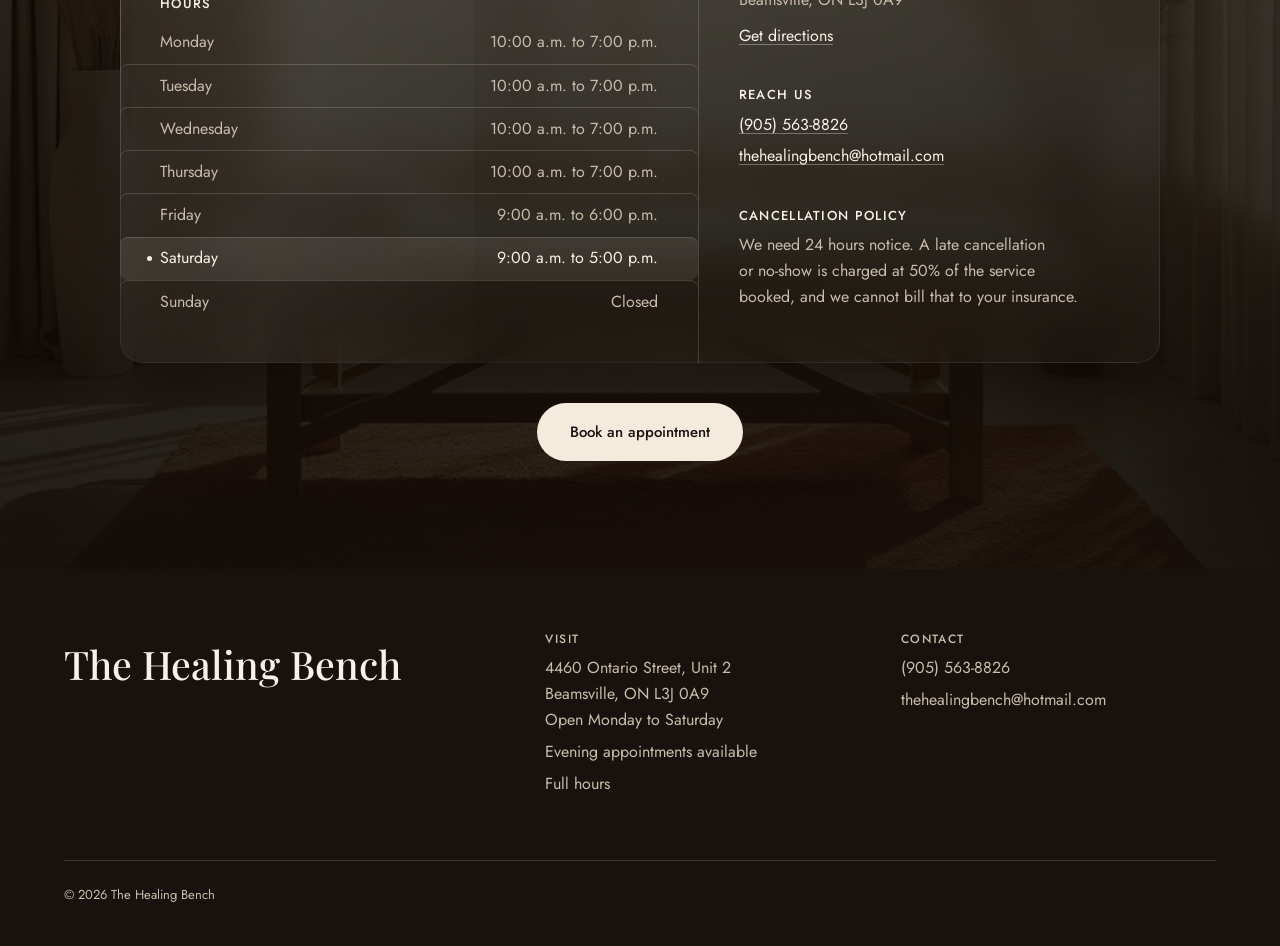
==== commit 9ff7216f: "Stop putting a photograph against every treatment Prenatal Massage, the Natural Lift Facial and the " ====
--- a/index.html
+++ b/index.html
@@ -402,15 +402,16 @@
        service list (see the comment on her card), so nothing is ever
        attributed to her here.
 
-       Imagery: this was the single worst-served section on the prior
-       build, four of ten rows carrying an image. Nine of ten now carry
-       one, alternating side via data-side; Massage Therapy alone stays a
-       plain row, since treatment-lengthwise.jpg already runs as this
-       section's own opener image directly under the heading and repeating
-       it on the first row would be redundant rather than additive. Each of
-       the other nine rows carries its own image, honestly captioned,
-       warmth, steam, texture, linen, the treatment table, never a claim
-       that it depicts the specific treatment beside it where no
+       Imagery: six of the ten rows carry an image, alternating side via
+       data-side. The other four are plain rows on purpose. Massage
+       Therapy never had one, since treatment-lengthwise.jpg already runs
+       as this section's own opener directly under the heading and
+       repeating it on the first row would be redundant rather than
+       additive; Prenatal Massage and two of the facials had theirs taken
+       out because a picture against every single row was more than the
+       section needed. Each image that remains is honestly captioned,
+       warmth, steam, texture, the treatment table, never a claim that it
+       depicts the specific treatment beside it where no
        treatment-specific photograph exists (reflexology, the facials, and
        Indian Head Massage). The one interactive moment, press
        and hold the hot stone, sits inside Bodywork after Hot Stones,
@@ -450,7 +451,7 @@
           <p class="treatment-row__cta"><a class="btn btn--ghost btn--sm" href="https://thehealingbench.clinicsense.com/book/" rel="noopener">Book massage therapy</a></p>
         </div>
 
-        <div class="treatment-row treatment-row--media" data-side="left">
+        <div class="treatment-row treatment-row--media" data-side="right">
           <figure class="treatment-row__media">
             <img data-parallax src="assets/still-spine.jpg" alt="Heated stones laid along the spine during a hot stone massage" width="1080" height="1440" loading="lazy" decoding="async">
           </figure>
@@ -484,17 +485,12 @@
           </div>
         </div>
 
-        <div class="treatment-row treatment-row--media" data-side="right">
-          <figure class="treatment-row__media">
-            <img data-parallax src="assets/still-linen.jpg" alt="Soft folded linen in warm light" width="1080" height="1440" loading="lazy" decoding="async">
-          </figure>
-          <div class="treatment-row__body">
-            <p class="treatment-row__name">Prenatal Massage</p>
-            <p class="treatment-row__price">From $40</p>
-            <p class="treatment-row__with">With Deborah</p>
-            <p class="treatment-row__desc">Our prenatal massage is designed to provide safe, soothing relief for expectant mothers. Gentle, targeted techniques help ease back pain, reduce swelling, improve circulation, and promote overall relaxation. Whether you're in your first trimester or nearing delivery, our trained therapists offer compassionate care and support your changing body needs.</p>
-            <p class="treatment-row__cta"><a class="btn btn--ghost btn--sm" href="https://thehealingbench.clinicsense.com/book/" rel="noopener">Book a prenatal massage</a></p>
-          </div>
+        <div class="treatment-row">
+          <p class="treatment-row__name">Prenatal Massage</p>
+          <p class="treatment-row__price">From $40</p>
+          <p class="treatment-row__with">With Deborah</p>
+          <p class="treatment-row__desc">Our prenatal massage is designed to provide safe, soothing relief for expectant mothers. Gentle, targeted techniques help ease back pain, reduce swelling, improve circulation, and promote overall relaxation. Whether you're in your first trimester or nearing delivery, our trained therapists offer compassionate care and support your changing body needs.</p>
+          <p class="treatment-row__cta"><a class="btn btn--ghost btn--sm" href="https://thehealingbench.clinicsense.com/book/" rel="noopener">Book a prenatal massage</a></p>
         </div>
 
         <!-- No Indian Head Massage photograph exists in the asset library,
@@ -526,7 +522,7 @@
              still-towels.jpg runs here instead, calm and non-specific,
              rather than reusing a hot-stone image that would misrepresent
              the treatment. Flagging as a genuine gap for a future shoot. -->
-        <div class="treatment-row treatment-row--media" data-side="left">
+        <div class="treatment-row treatment-row--media" data-side="right">
           <figure class="treatment-row__media">
             <img data-parallax src="assets/still-towels.jpg" alt="Rolled cotton towels stacked on a linen surface in warm light" width="1080" height="1440" loading="lazy" decoding="async">
           </figure>
@@ -554,17 +550,12 @@
           <p class="treatments__group-count">5 treatments</p>
         </div>
 
-        <div class="treatment-row treatment-row--media" data-side="right">
-          <figure class="treatment-row__media">
-            <img data-parallax src="assets/still-steam.jpg" alt="Steam rising in warm light, part of the natural facial process" width="1080" height="1440" loading="lazy" decoding="async">
-          </figure>
-          <div class="treatment-row__body">
-            <p class="treatment-row__name">Natural Lift Facial</p>
-            <p class="treatment-row__price is-enquiry">Price on enquiry</p>
-            <p class="treatment-row__with">With Naira</p>
-            <p class="treatment-row__desc">A Natural Lift Facial offers a holistic non&#8209;invasive approach designed to enhance skin's appearance for a more youthful, lifted look without chemicals. This facial combines specialized massage techniques with fingers, galvanic device for deep cleaning, gua sha for skin lifting, and LED red or green light and Radio Frequency for collagen boosting, brightening and tightening and toning skin while helping natural products absorption. Pressure point massage for head, neck and decollet&eacute; for ultimate relaxation. Key features of this natural lift treatment are lymphatic drainage, acupressure points, skin toning, cleansing and exfoliating with steam, and using natural organic products that leaves you with a rejuvenated skin.</p>
-            <p class="treatment-row__cta"><a class="btn btn--ghost btn--sm" href="https://thehealingbench.clinicsense.com/book/" rel="noopener">Book the Natural Lift Facial</a></p>
-          </div>
+        <div class="treatment-row">
+          <p class="treatment-row__name">Natural Lift Facial</p>
+          <p class="treatment-row__price is-enquiry">Price on enquiry</p>
+          <p class="treatment-row__with">With Naira</p>
+          <p class="treatment-row__desc">A Natural Lift Facial offers a holistic non&#8209;invasive approach designed to enhance skin's appearance for a more youthful, lifted look without chemicals. This facial combines specialized massage techniques with fingers, galvanic device for deep cleaning, gua sha for skin lifting, and LED red or green light and Radio Frequency for collagen boosting, brightening and tightening and toning skin while helping natural products absorption. Pressure point massage for head, neck and decollet&eacute; for ultimate relaxation. Key features of this natural lift treatment are lymphatic drainage, acupressure points, skin toning, cleansing and exfoliating with steam, and using natural organic products that leaves you with a rejuvenated skin.</p>
+          <p class="treatment-row__cta"><a class="btn btn--ghost btn--sm" href="https://thehealingbench.clinicsense.com/book/" rel="noopener">Book the Natural Lift Facial</a></p>
         </div>
 
         <div class="treatment-row treatment-row--media" data-side="left">
@@ -593,20 +584,15 @@
           </div>
         </div>
 
+        <div class="treatment-row">
+          <p class="treatment-row__name">Hydration Boost Express Facial</p>
+          <p class="treatment-row__price is-enquiry">Price on enquiry</p>
+          <p class="treatment-row__with">With Naira</p>
+          <p class="treatment-row__desc">This express facial is for busier schedules and ideal before a special event or whenever your skin needs a quick refresh or a hydration boost as the weather changes. Applying the "Hot/Cold steam technique" and TWO natural nourishing masks in one treatment, this holistic facial helps revive your skin's softness and moisture, calms dryness and improves texture and elasticity. It is designed for dry, dehydrated, or environmentally stressed skin. (Does not include extractions or LED)</p>
+          <p class="treatment-row__cta"><a class="btn btn--ghost btn--sm" href="https://thehealingbench.clinicsense.com/book/" rel="noopener">Book the Hydration Boost Express Facial</a></p>
+        </div>
+
         <div class="treatment-row treatment-row--media" data-side="left">
-          <figure class="treatment-row__media">
-            <img data-parallax src="assets/tex-wool.jpg" alt="Warm light falling across a woven wool texture" width="1920" height="1080" loading="lazy" decoding="async">
-          </figure>
-          <div class="treatment-row__body">
-            <p class="treatment-row__name">Hydration Boost Express Facial</p>
-            <p class="treatment-row__price is-enquiry">Price on enquiry</p>
-            <p class="treatment-row__with">With Naira</p>
-            <p class="treatment-row__desc">This express facial is for busier schedules and ideal before a special event or whenever your skin needs a quick refresh or a hydration boost as the weather changes. Applying the "Hot/Cold steam technique" and TWO natural nourishing masks in one treatment, this holistic facial helps revive your skin's softness and moisture, calms dryness and improves texture and elasticity. It is designed for dry, dehydrated, or environmentally stressed skin. (Does not include extractions or LED)</p>
-            <p class="treatment-row__cta"><a class="btn btn--ghost btn--sm" href="https://thehealingbench.clinicsense.com/book/" rel="noopener">Book the Hydration Boost Express Facial</a></p>
-          </div>
-        </div>
-
-        <div class="treatment-row treatment-row--media" data-side="right">
           <figure class="treatment-row__media">
             <img data-parallax src="assets/still-bottles.jpg" alt="Amber glass dropper bottles beside a folded muslin cloth" width="1080" height="1440" loading="lazy" decoding="async">
           </figure>
--- a/styles.css
+++ b/styles.css
@@ -1011,11 +1011,16 @@
   }
 }
 
-@media (max-width: 899.98px) {
-  .header-actions {
-    display: flex;
-  }
-}
+/* .header-actions is desktop-only (base rule above: display:none, flipped
+   to flex only at the min-width:900px query further up). A leftover
+   max-width:899.98px block used to sit here forcing .header-actions back
+   to display:flex, directly contradicting both of those rules and
+   putting it back on below 900px - a fourth control (the Book pill; the
+   phone-number pill is already hidden site-wide under 1180px by the
+   query above) crowding a header that only has room for the brand, the
+   nav toggle and three links' worth of space at 360-390px, clipping the
+   toggle itself off the right edge. Removed rather than patched: nothing
+   below 900px should ever re-show .header-actions again. */
 
 /* --------------------------------------------------------------------------
    8. BUTTONS AND CHIPS
@@ -1376,6 +1381,20 @@
   display: inline-flex;
   align-items: center;
   gap: .5em;
+  /* No max-width previously: as a non-stretched flex item of the
+     column-direction .hero__caption (align-items:center there), it sized
+     to its own unwrapped max-content width - icon plus "Registered
+     massage therapy in Beamsville" - which runs wider than
+     .hero__caption's own 350px column at a 390px viewport and was
+     spilling past the right edge, silently cut by .hero__stage's
+     overflow:hidden and the html/body clip guard rather than wrapped.
+     100% of .hero__caption's content box is what pins it back inside the
+     column; the text itself already defaults to white-space:normal (no
+     nowrap anywhere in its cascade), so once the pill can no longer grow
+     past that width its own text wraps to a second line, still centred
+     (inherited from .hero__caption's text-align:center) and still beside
+     the icon rather than under it, since only the text run wraps. */
+  max-width: 100%;
   color: var(--bone);
   background: rgba(14, 11, 8, .48);
   border: 1px solid rgba(247, 241, 232, .16);
@@ -1407,6 +1426,14 @@
   align-items: center;
   justify-content: center;
   gap: var(--space-sm);
+  /* Same story as .hero__caption .kicker just above: flex-wrap:wrap only
+     wraps the two buttons onto a second line once this row itself is
+     capped to .hero__caption's 350px column. Without a max-width this
+     row took its own unconstrained max-content width (both buttons
+     side by side, wider than the column), so the second button, "See
+     treatments", was pushed past the right edge and clipped instead of
+     dropping to its own line. */
+  max-width: 100%;
 }
 
 
@@ -1462,6 +1489,36 @@
 
 .hero__stage.is-late .hero__reveal {
   pointer-events: auto;
+}
+
+/* pointer-events:none above stops a mouse click, but not Tab: the two
+   real links in .hero__reveal-actions ("Book an appointment", "See
+   treatments") sit in normal document flow the instant .hero__reveal
+   goes display:flex, so a keyboard visitor landed on them, invisible,
+   long before --heroLate ever fades them in. .is-late is the binary
+   film-engine.js already exposes for exactly this pointer-events switch
+   (toggled at heroLate > 0.02, film-engine.js), and it fires well before
+   .hero__reveal-actions itself starts fading in at --d:.62 below, so
+   keying visibility off the same class makes the actions reachable at
+   or before they become visible, never after, in both directions:
+   scrolling past that point makes them visible+focusable together with
+   pointer-events, and scrolling back up only removes .is-late once
+   heroLate has dropped back under .02 - well after --d:.62's own fade
+   has already finished retreating to opacity 0. No transition on
+   visibility here, matching the "no CSS transition on this panel's
+   transform/opacity" rule already documented above: opacity is what
+   visibly fades it, visibility only ever needs to flip in step with
+   that pre-existing, already-safe timing, never against it. Reduced
+   motion needs no separate pin: disableScrub() (film-engine.js) never
+   adds is-scrubbing when prefers-reduced-motion matches, so
+   .hero__reveal stays display:none - and its actions unreachable by
+   design, not stuck - for those visitors regardless of this rule. */
+.hero__reveal-actions {
+  visibility: hidden;
+}
+
+.hero__stage.is-late .hero__reveal-actions {
+  visibility: visible;
 }
 
 /* The panel lands squarely on the brightest thing in the frame: the lit
@@ -1873,15 +1930,35 @@
   gap: var(--space-xs);
 }
 
+/* idle (the default data-state, no attribute-selector rule needed for
+   it): genuinely hidden, not just faded. Previously opacity:0 alone, with
+   no visibility/pointer-events/display guard, left "Book the hot stone
+   treatment" (.heat-reveal__item.btn below) tabbable and clickable
+   before the stone had ever been pressed. visibility's own duration is
+   given the same .5s as opacity's, rather than the 0-duration-plus-delay
+   trick used for the mobile nav panel: the CSS Transitions spec resolves
+   a visible<->hidden transition asymmetrically on its own whenever
+   duration is non-zero - visible for the entire active interval if
+   EITHER endpoint is 'visible', only actually switching to hidden at the
+   very end of it - so one consistent transition here keeps the item
+   visible throughout its whole .5s fade-out (however that .5s ends up
+   delayed by the nth-child stagger below) and only hides it once fully
+   faded, while still flipping to visible immediately when a show starts,
+   with no separate 0-delay override rule needed for the opposite
+   direction the way the nav panel required. */
 .heat-reveal .heat-reveal__item {
   opacity: 0;
+  visibility: hidden;
+  pointer-events: none;
   transform: translateY(10px);
-  transition: opacity .5s var(--ease-out), transform .5s var(--ease-out);
+  transition: opacity .5s var(--ease-out), transform .5s var(--ease-out),
+              visibility .5s linear;
 }
 
 .heat-reveal__item.btn {
   transition: opacity .5s var(--ease-out), transform .25s var(--ease-out),
-              background-color .25s var(--ease-out), border-color .25s var(--ease-out);
+              background-color .25s var(--ease-out), border-color .25s var(--ease-out),
+              visibility .5s linear;
 }
 
 /* Body copy, same dark-ground pairing .treatment-row__desc uses elsewhere
@@ -1906,11 +1983,15 @@
 
 .heat-reveal[data-state='warming'] .heat-reveal__item {
   opacity: .4;
+  visibility: visible;
+  pointer-events: auto;
   transform: translateY(6px);
 }
 
 .heat-reveal[data-state='done'] .heat-reveal__item {
   opacity: 1;
+  visibility: visible;
+  pointer-events: auto;
   transform: none;
   transition-delay: 0ms;
 }
@@ -2526,6 +2607,43 @@
   color: var(--ink-soft);
 }
 
+/* Three cards, one grid row: at 1000px+ .practitioners__grid switches to
+   three columns and (default align-items: stretch) every card is
+   stretched to match the tallest. Deborah's and Naira's cards carry a
+   title line and a service line before the quote; Laurette's goes
+   straight from name to quote, because neither is confirmed yet and
+   this build does not invent credentials for a real person. Left as
+   plain block flow, that shortfall became dead air trailing below her
+   quote, which is what actually reads as "broken" rather than
+   "reserved": an empty block at the bottom of one card in an otherwise
+   even row.
+
+   Turning the card into a column flex box and letting the quote's own
+   margin-top consume the slack moves that leftover space above the
+   quote instead of below it, and pins every card's quote and
+   attribution to the same bottom line. The two fuller cards barely
+   move, since there is little or no slack for them to absorb;
+   Laurette's quote sits lower, with more air above it, but ends flush
+   with the other two. That reads as deliberate editorial spacing, not a
+   hole in the layout. Scoped to the same breakpoint as the three-column
+   grid, so the single-column stack below 1000px, where each card is
+   already sized to its own content with nothing to distribute, is
+   untouched. */
+@media (min-width: 1000px) {
+  .practitioner-card {
+    display: flex;
+    flex-direction: column;
+  }
+
+  .practitioner-card__body {
+    flex: 1 1 auto;
+  }
+
+  .practitioner-card__quote {
+    margin-top: auto;
+  }
+}
+
 /* --------------------------------------------------------------------------
    15. SECTION: TREATMENTS (espresso, image-led)
    massage-1.jpg opens the section full width in .treatments__opener, the
@@ -2645,6 +2763,27 @@
 
 .treatment-row__cta .btn {
   display: inline-flex;
+  /* The longest labels ("Book the Sculpt and Decongest Express Facial",
+     46 characters at .btn--sm/13px) run to roughly 350-370px unwrapped,
+     as wide as or wider than the ~350px content column at a 390px
+     viewport (worse at 320px or 200% zoom). .btn's own white-space:nowrap
+     then left the tail of the label, and part of the tap target, silently
+     clipped by the html/body overflow-x guard instead of wrapped. Scoped
+     to this per-treatment CTA rather than to .btn or .btn--sm generally:
+     those still want a one-line pill for short labels like "Book an
+     appointment" elsewhere on the page (header, hero, reviews/FAQ CTAs).
+     max-width, not a fixed width, so the button still hugs short labels
+     ("Book reflexology") as a normal one-line pill and only grows to two
+     or three lines when a label genuinely does not fit. text-align and a
+     tighter line-height keep a wrapped label reading as a deliberately
+     drawn two-line pill rather than a stretched paragraph; align-items
+     (inherited from .btn) still centres it vertically since the box's
+     height simply grows with its content. */
+  max-width: 100%;
+  white-space: normal;
+  overflow-wrap: break-word;
+  text-align: center;
+  line-height: 1.3;
 }
 
 .treatment-row__price {
@@ -4015,8 +4154,18 @@
     transform: translateY(0) scale(1);
   }
 
+  /* Same reasoning again, for the two properties just added to
+     .heat-reveal__item: site.js's initHeat() already forces data-state
+     to 'done' synchronously for prefers-reduced-motion (its own pin()
+     path), so this is the same defensive backstop as the opacity/transform
+     pin was already doing - for the moment before that JS runs, or if it
+     never does - now extended to keep the stone's booking link visible
+     and clickable rather than newly stuck invisible-and-unreachable
+     behind the visibility/pointer-events this pass added above. */
   .heat-reveal .heat-reveal__item {
     opacity: 1;
+    visibility: visible;
+    pointer-events: auto;
     transform: none;
   }
 
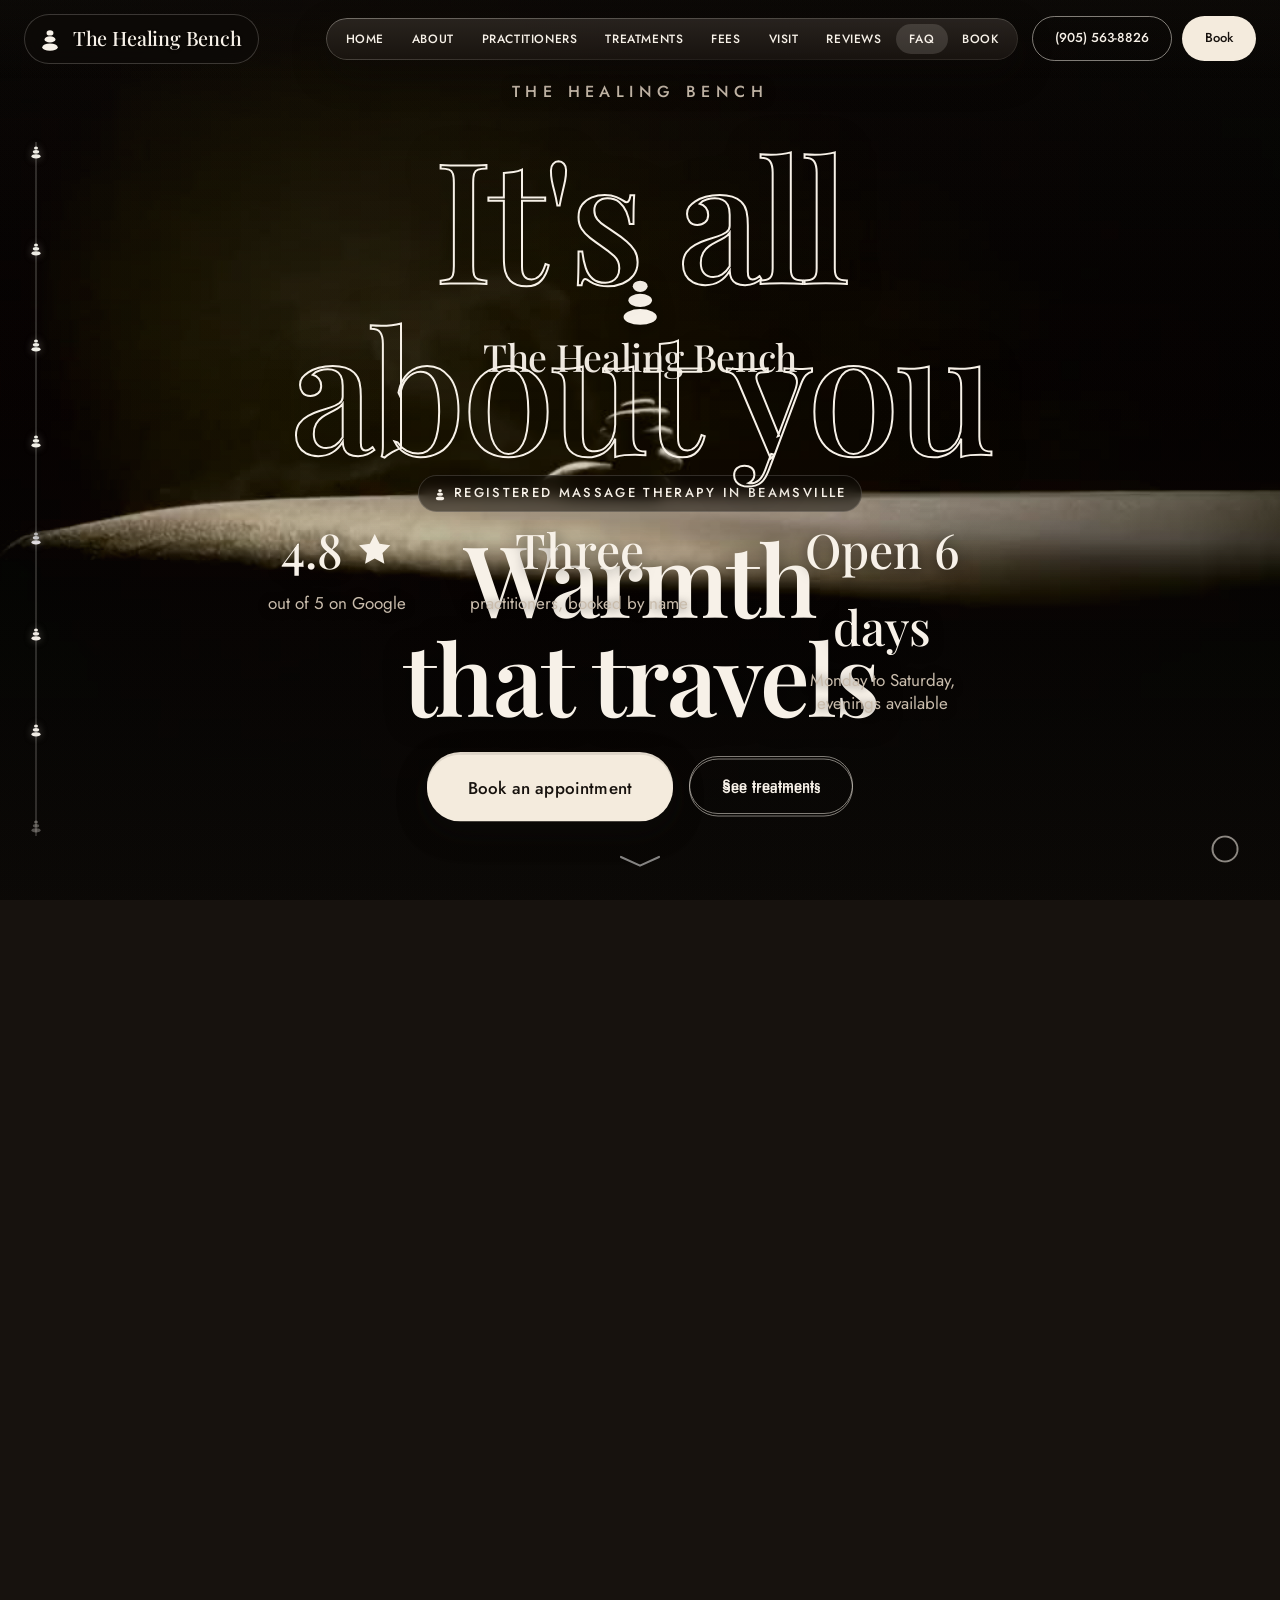
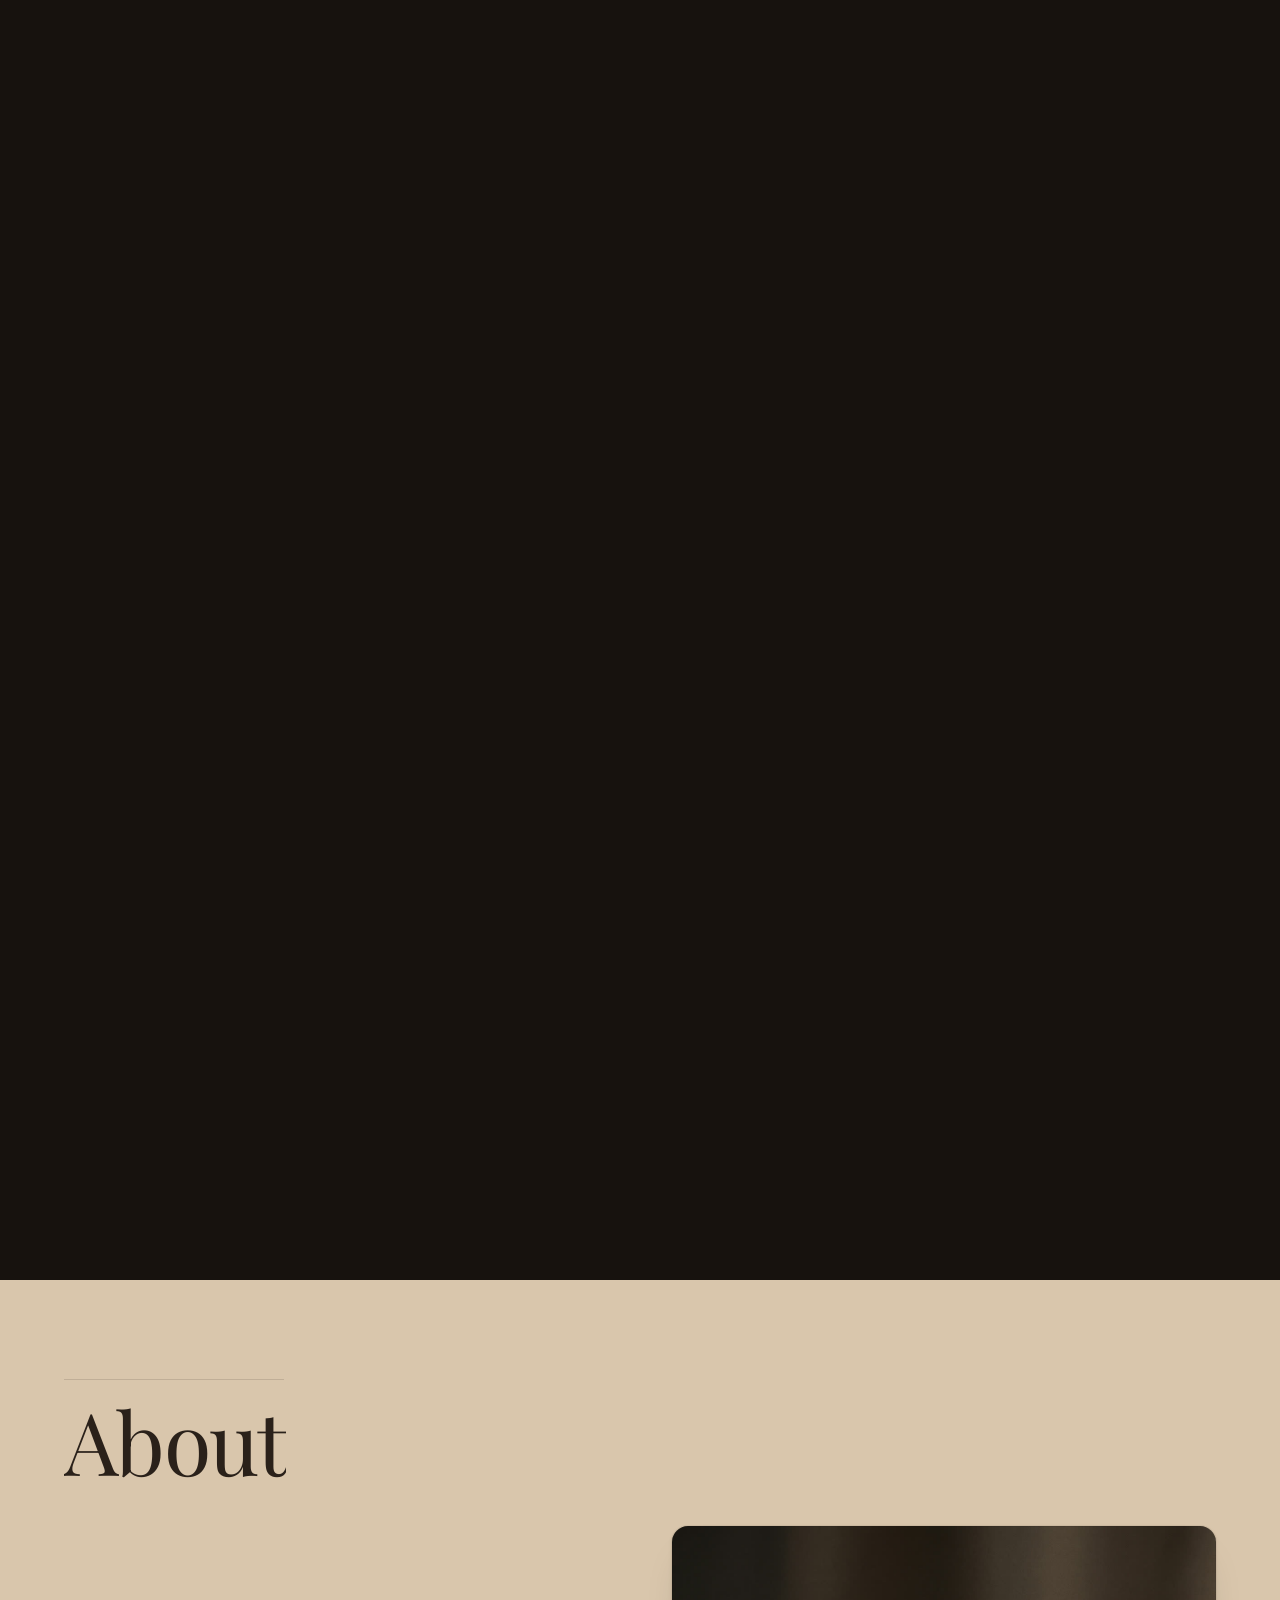
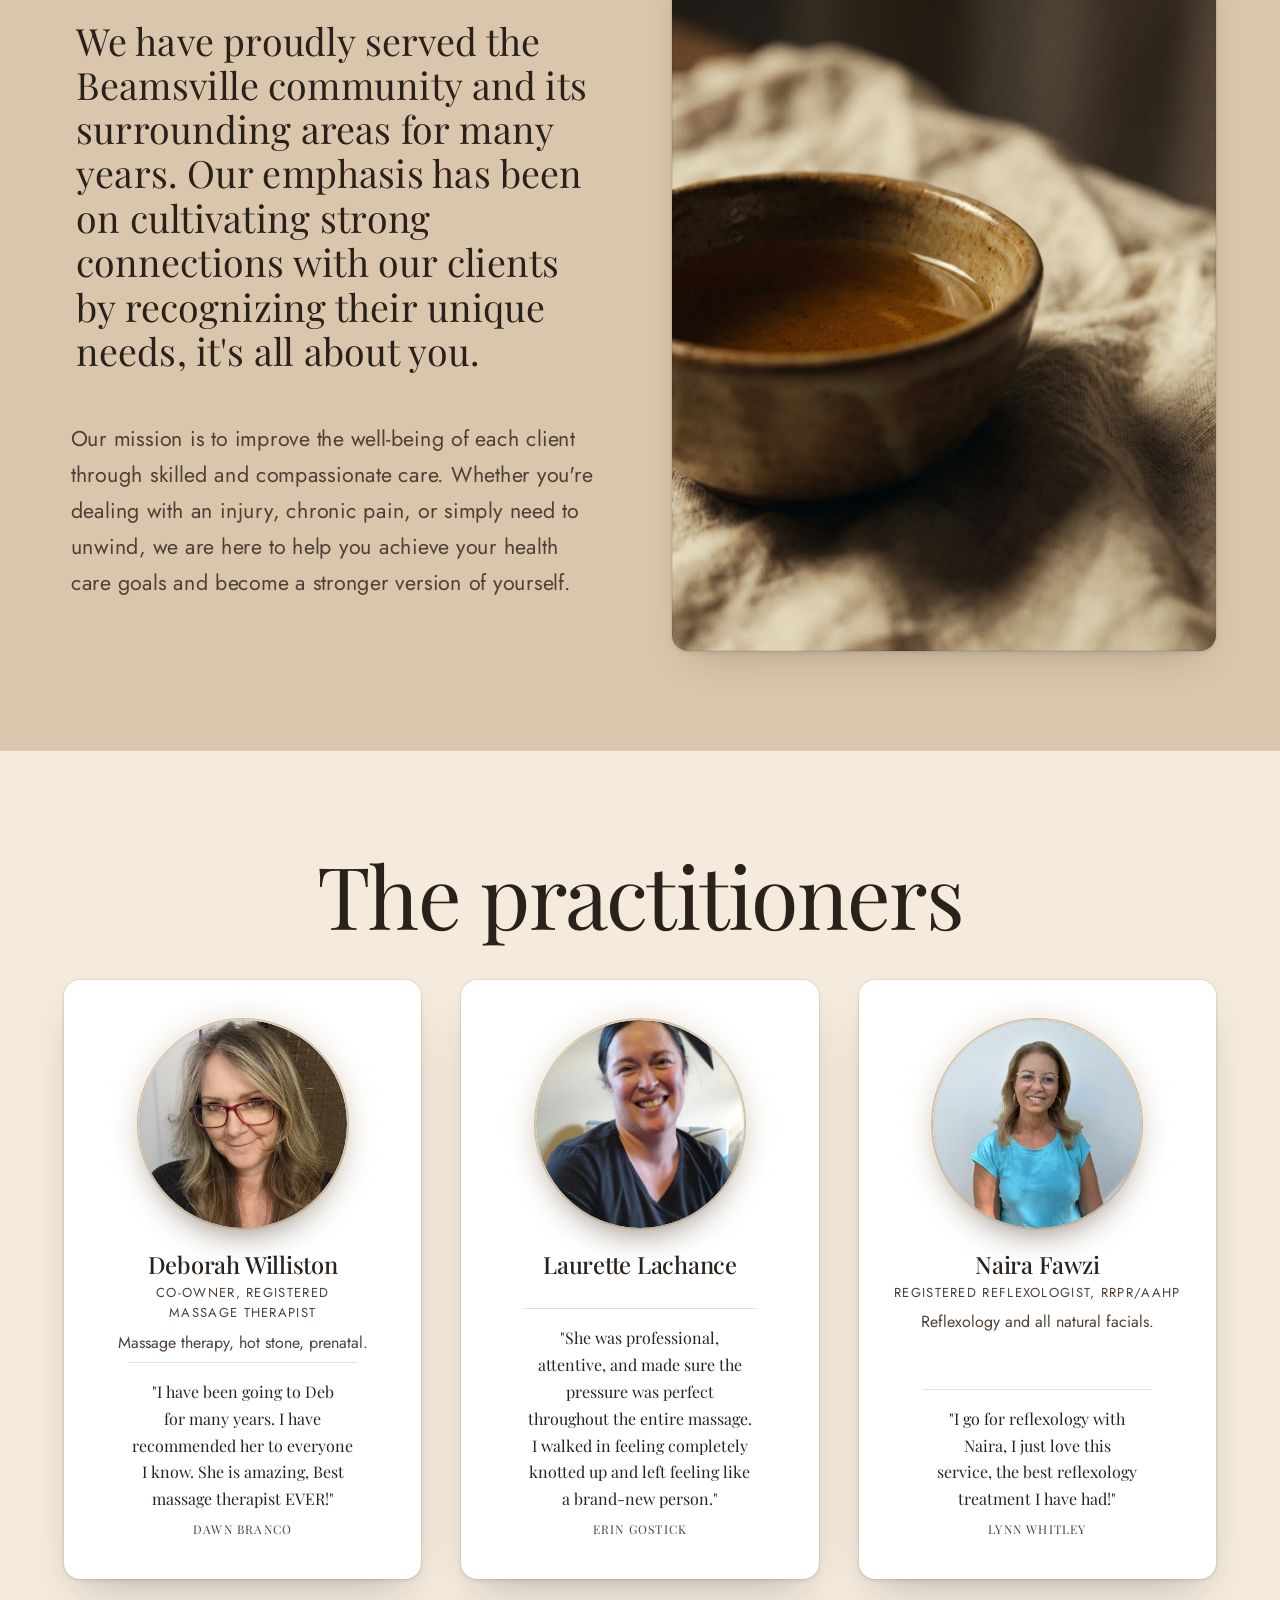
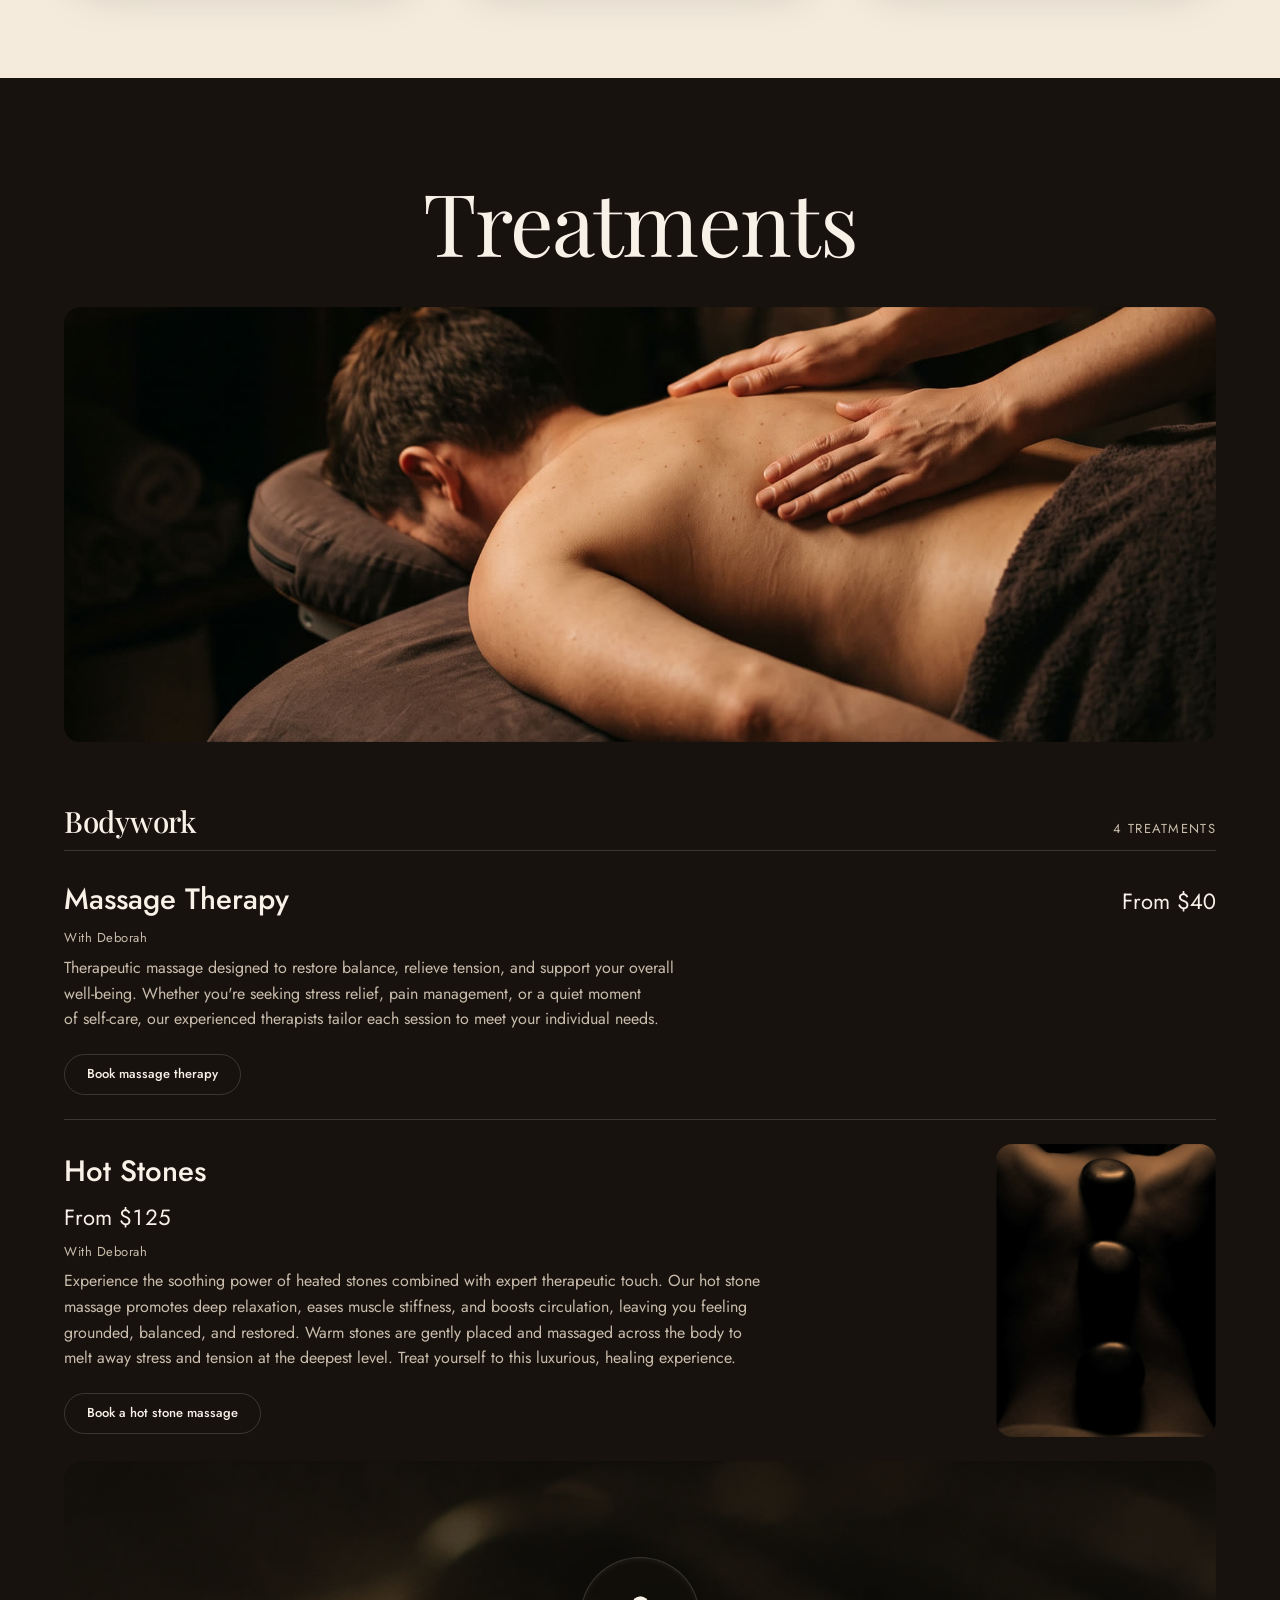
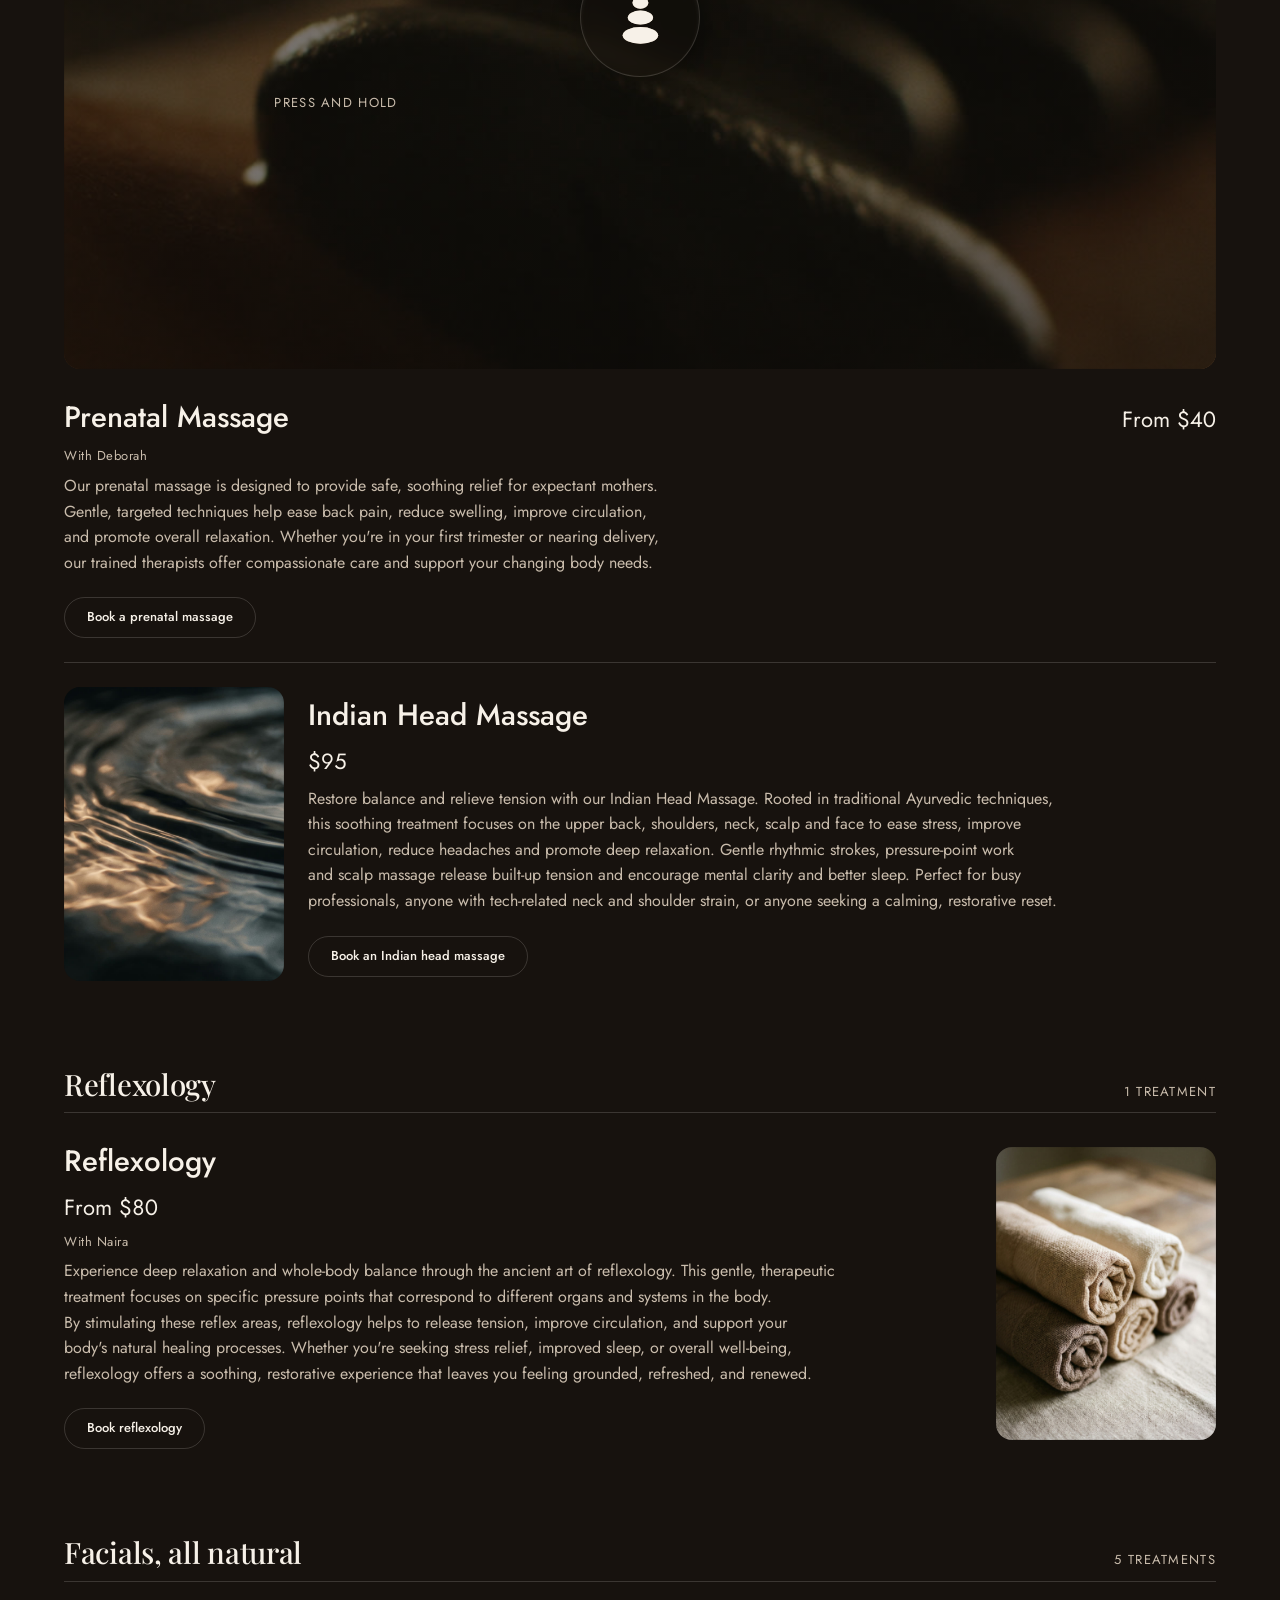
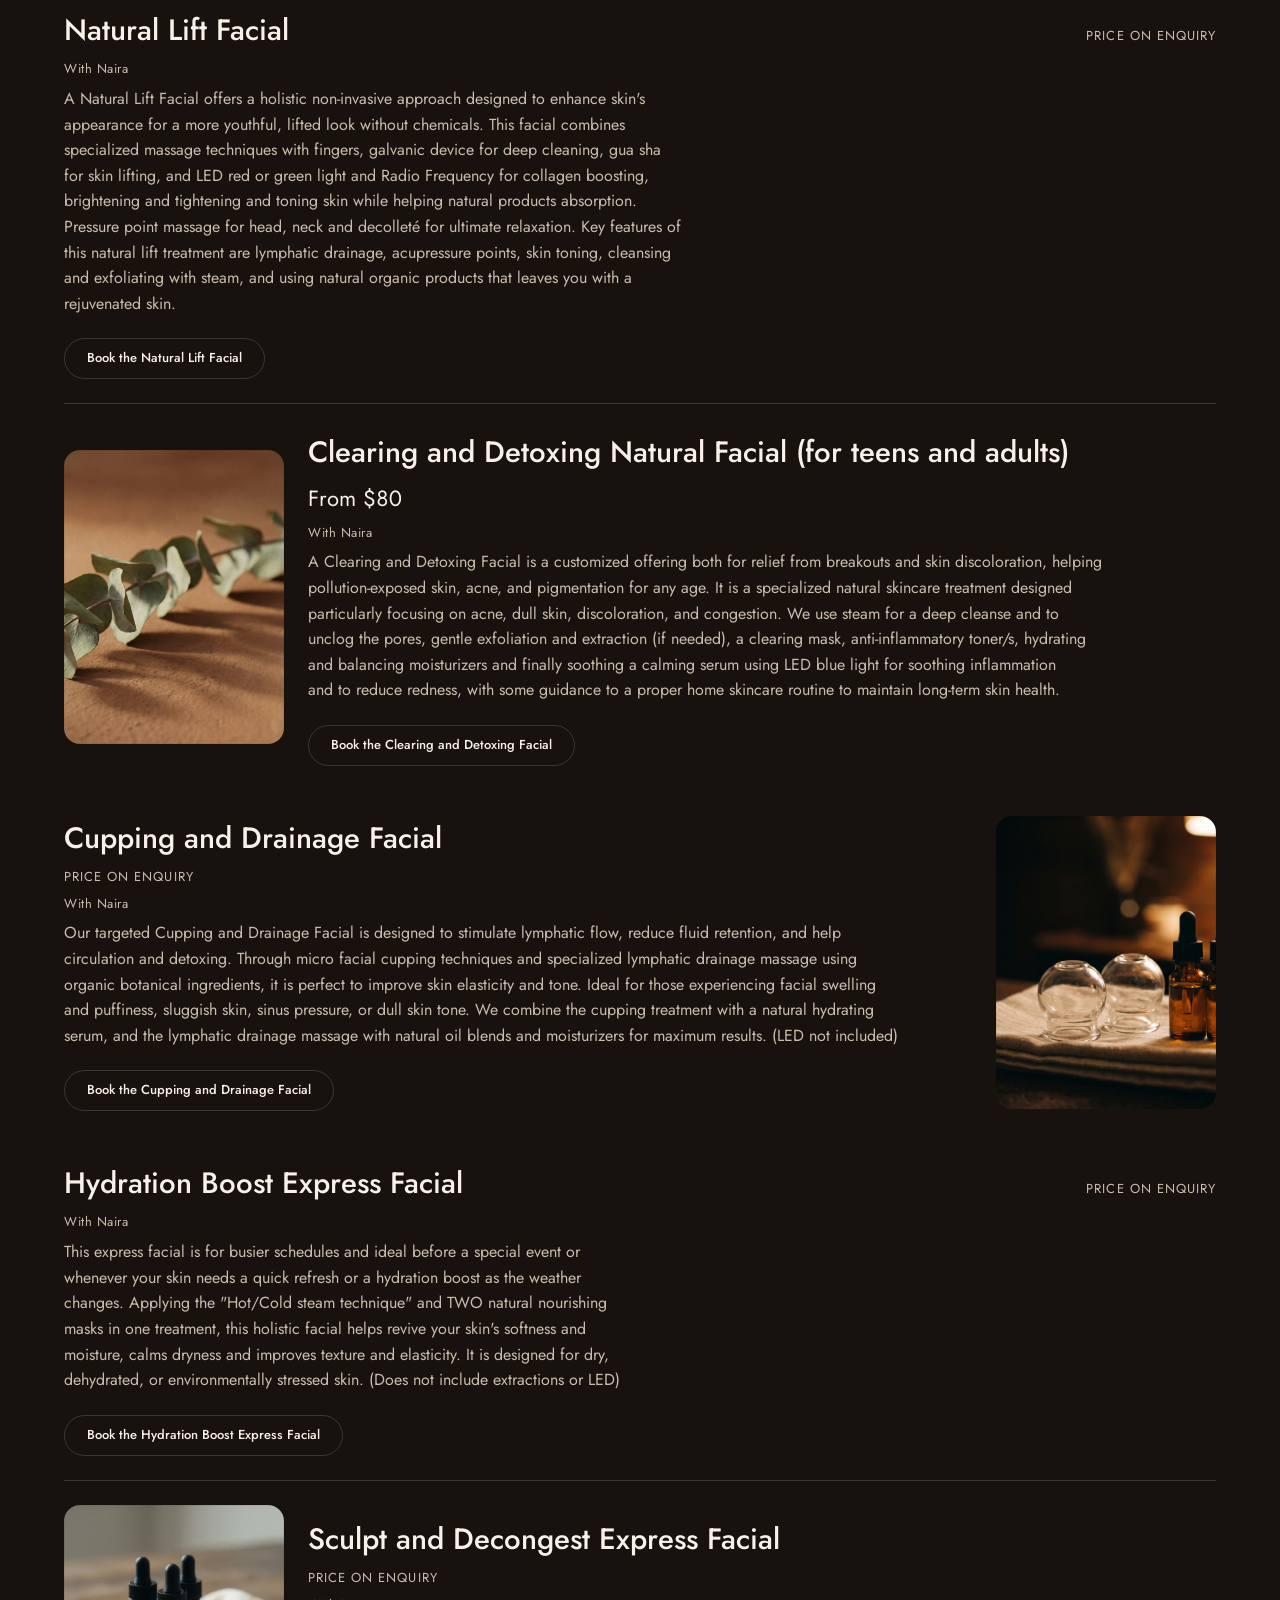
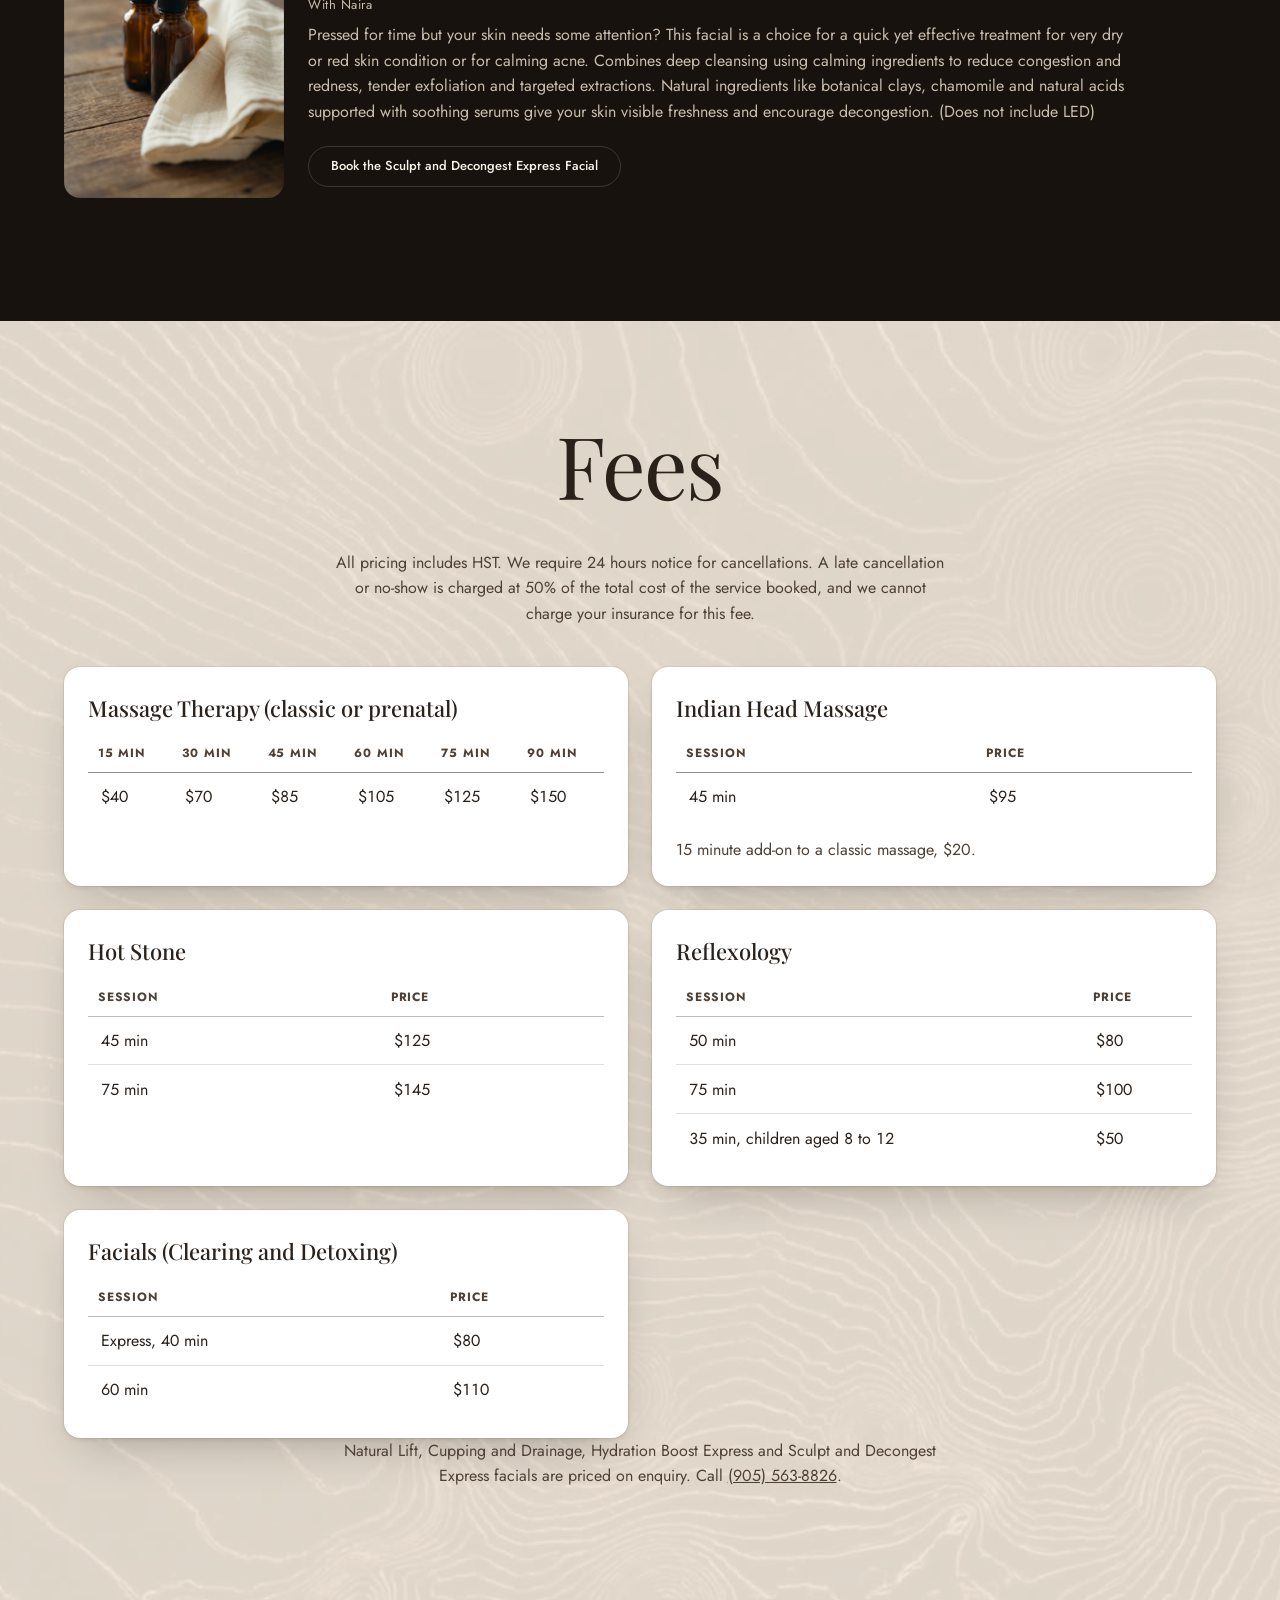
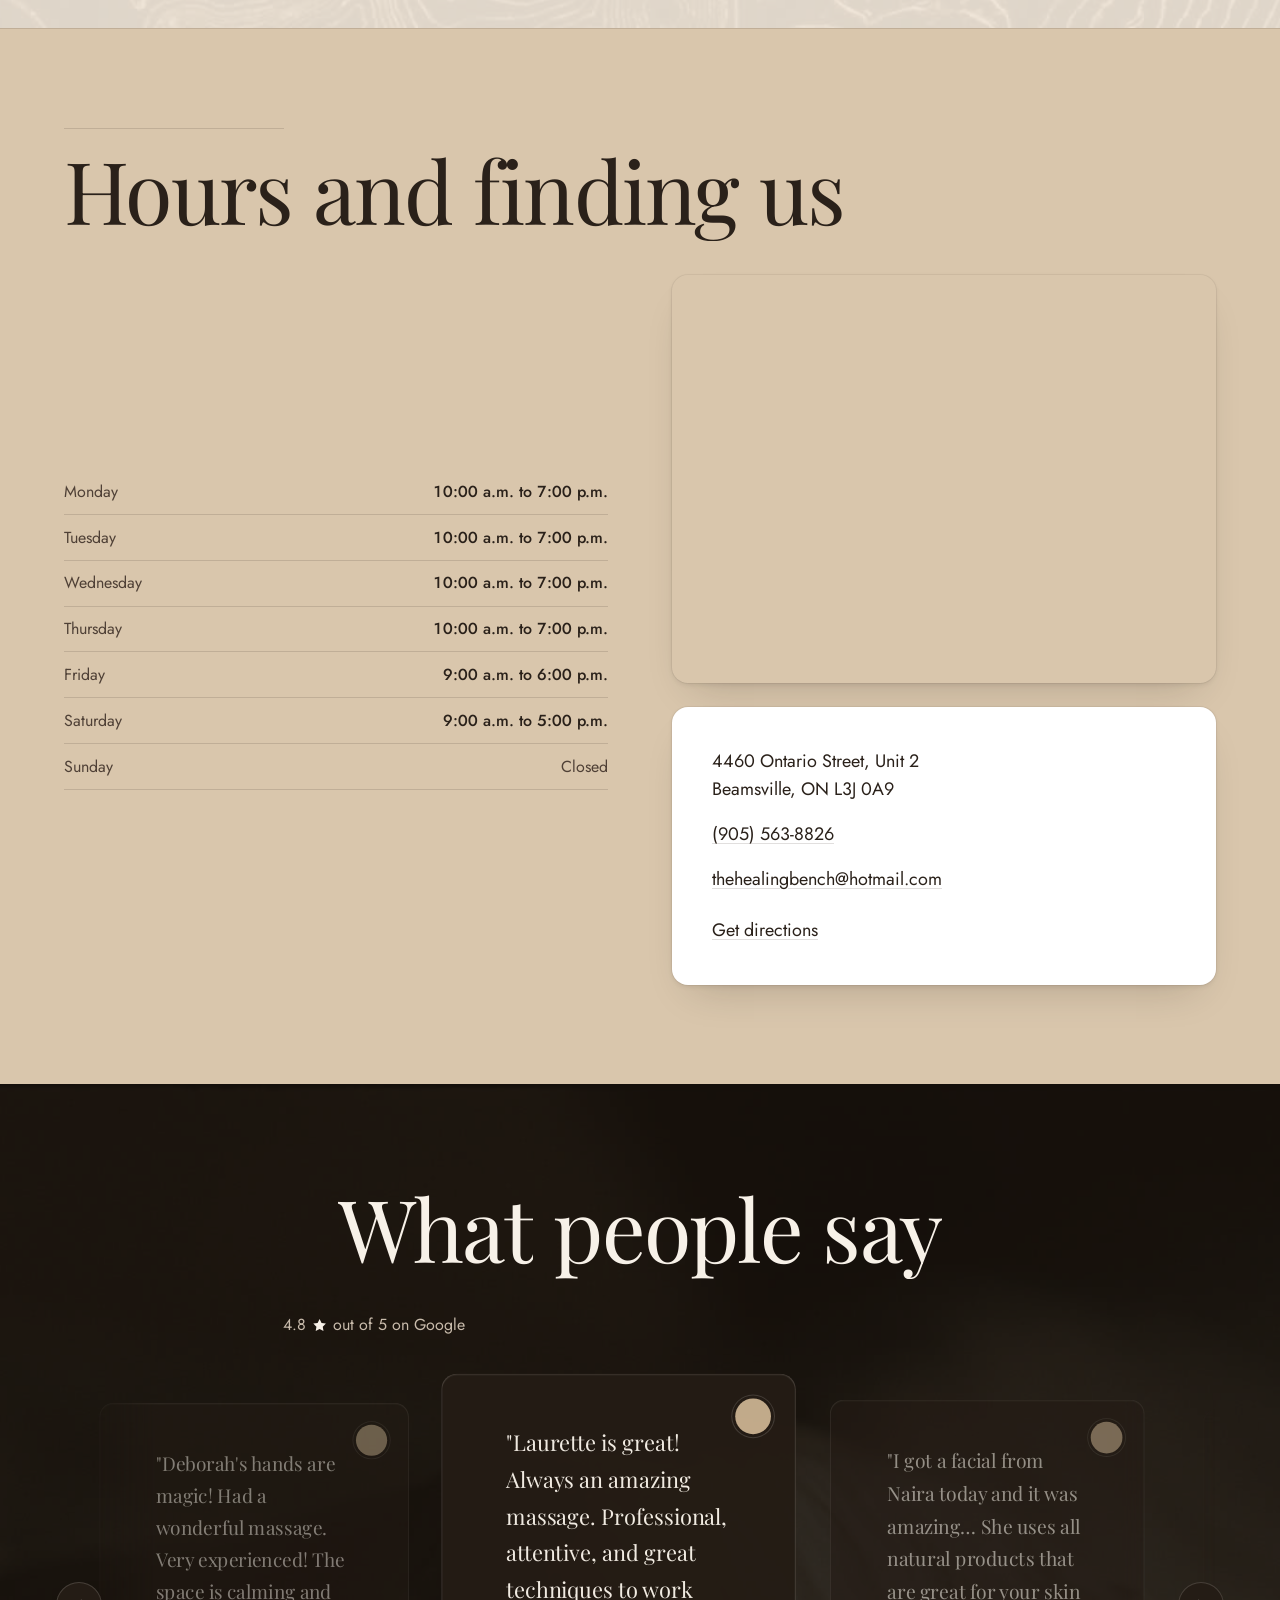
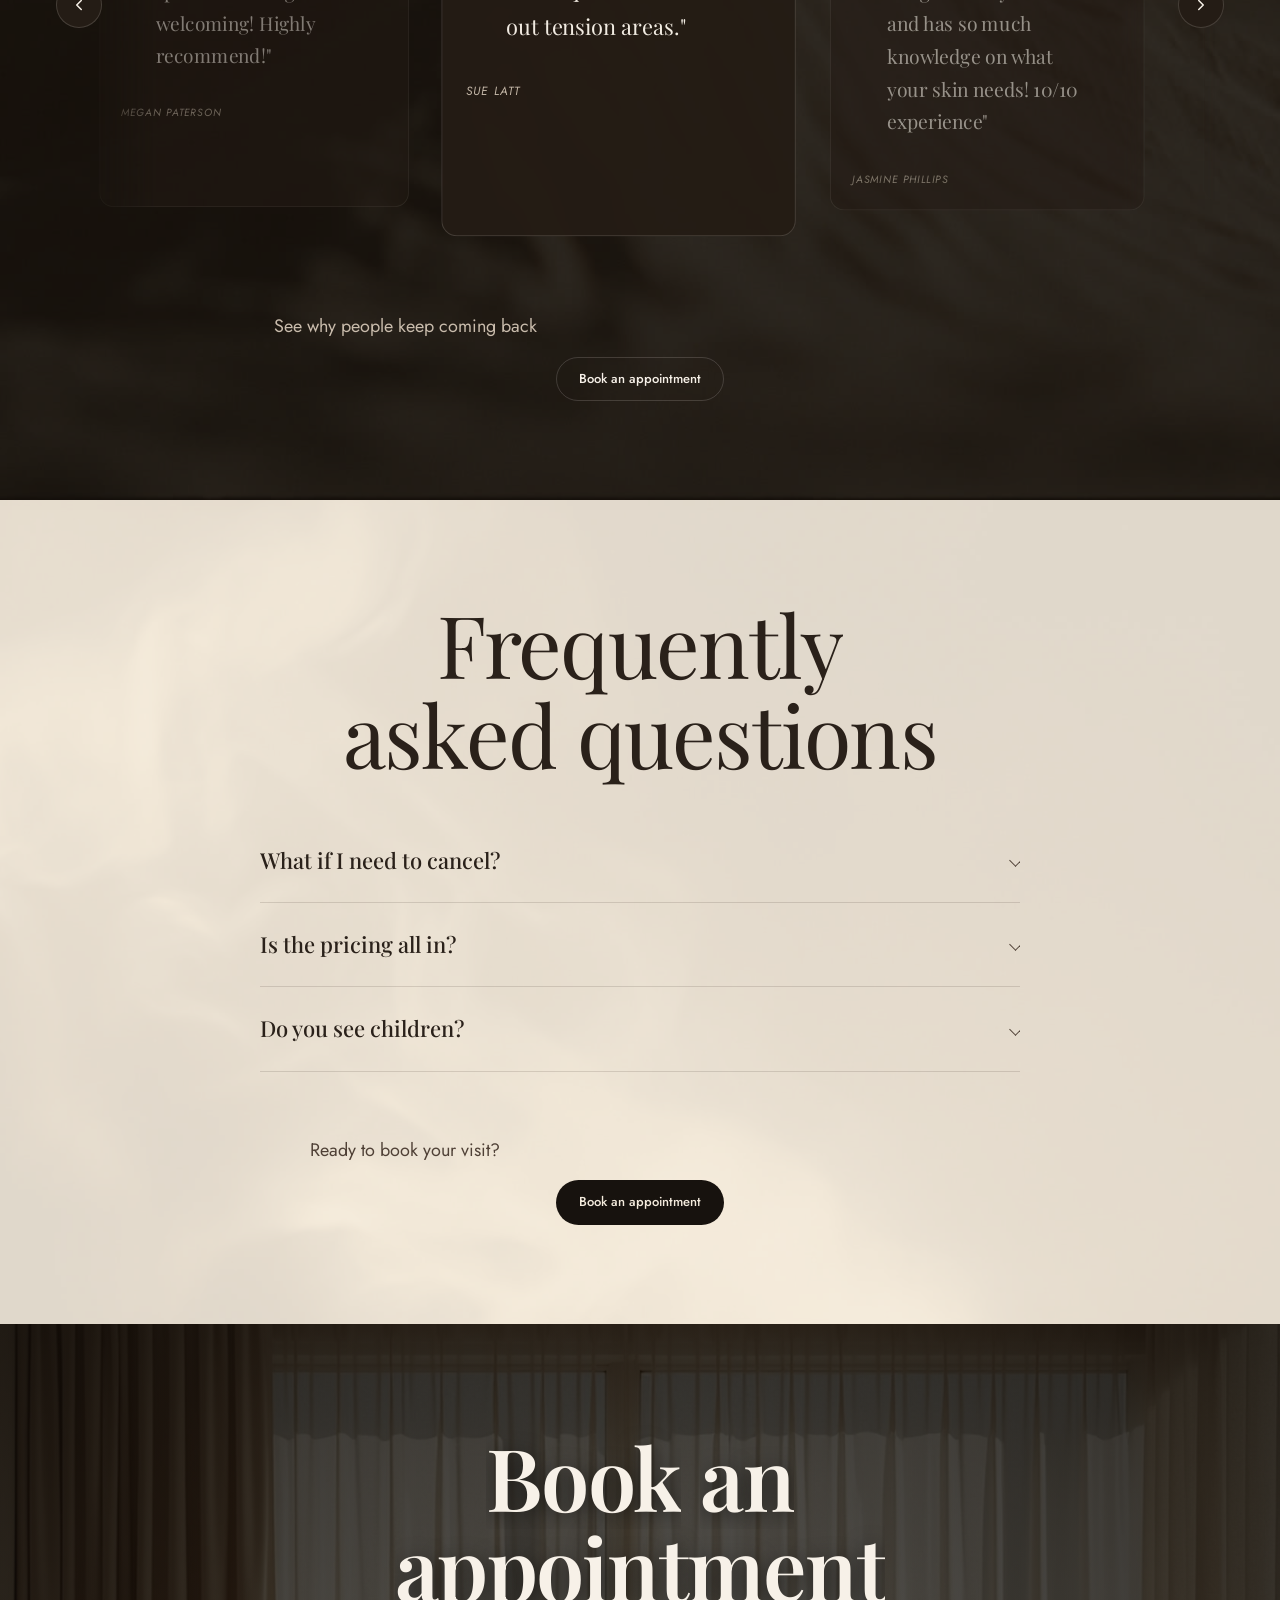
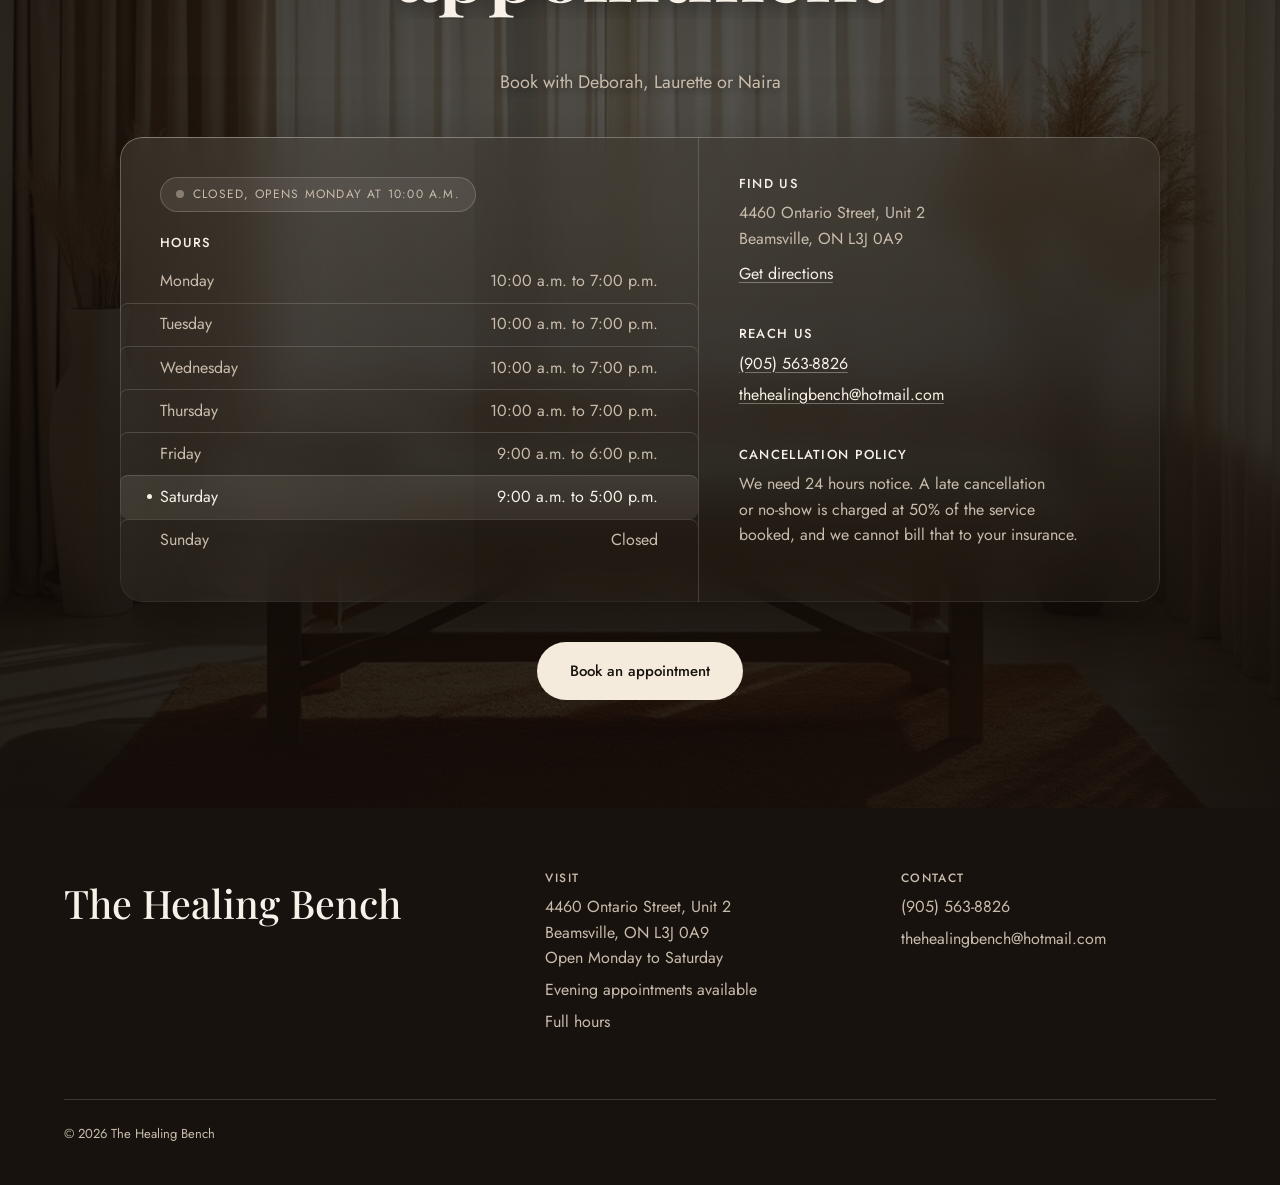
==== commit e4d53b43: "Put a map where the treatment-table photograph was Hours and finding us now shows an embedded Google" ====
--- a/index.html
+++ b/index.html
@@ -734,15 +734,20 @@
   </section>
 
   <!-- 05. Hours and finding us. Full week, address with unit number, real
-       tel: and mailto: links. Split layout:
-       hours left, a map-feel card right holding the address over
-       still-table.jpg. Warm tan band. room-2.jpg moved to the book section,
-       one of the three high-visibility slots named for the
-       client's own treatment-room photography, so this section runs one
-       large image rather than two. Hours rise line by line: data-reveal
-       plus data-stagger="70" sit on .visit__hours itself, per
-       initReveal()'s documented contract in site.js, so the seven rows
-       cascade in turn rather than fading in as one block. -->
+       tel: and mailto: links. Split layout: hours left, a real Google Maps
+       embed right with the address/phone/email card sitting below it
+       (moved out from being an overlaid card on still-table.jpg, per the
+       owner: keep the map, keep all the info, just don't hide one behind
+       the other). still-table.jpg is no longer used on the page as of
+       this change; the file stays in assets/ in case a future pass wants
+       it elsewhere. The embed uses the no-API-key "?q=...&output=embed"
+       form, keyed to the same address as the card beneath it, the JSON-LD
+       block in <head>, and the footer. Warm tan band. room-2.jpg moved to
+       the book section, one of the three high-visibility slots named for
+       the client's own treatment-room photography. Hours rise line by
+       line: data-reveal plus data-stagger="70" sit on .visit__hours
+       itself, per initReveal()'s documented contract in site.js, so the
+       seven rows cascade in turn rather than fading in as one block. -->
   <section id="visit" class="section visit tone-tan">
     <div class="container">
       <div class="slabel" data-reveal>
@@ -785,7 +790,14 @@
         </div>
 
         <div class="visit__media" data-reveal>
-          <img class="visit__image" data-parallax src="assets/still-table.jpg" alt="The treatment table set with warm light at The Healing Bench" width="1080" height="1920" loading="lazy" decoding="async">
+          <div class="visit__map">
+            <iframe
+              src="https://www.google.com/maps?q=4460+Ontario+Street+Unit+2,+Beamsville,+ON+L3J+0A9&amp;output=embed"
+              title="Map showing The Healing Bench at 4460 Ontario Street, Unit 2, Beamsville"
+              loading="lazy"
+              referrerpolicy="no-referrer-when-downgrade"
+              allowfullscreen></iframe>
+          </div>
           <div class="visit__card">
             <address class="visit__address-block">
               4460 Ontario Street, Unit 2<br>
@@ -793,6 +805,7 @@
             </address>
             <p><a href="tel:+19055638826">(905) 563-8826</a></p>
             <p><a href="mailto:thehealingbench@hotmail.com">thehealingbench@hotmail.com</a></p>
+            <p><a class="visit__directions" href="https://www.google.com/maps/search/?api=1&amp;query=4460+Ontario+Street+Unit+2,+Beamsville,+ON+L3J+0A9" target="_blank" rel="noopener">Get directions</a></p>
           </div>
         </div>
       </div>
--- a/styles.css
+++ b/styles.css
@@ -2043,9 +2043,10 @@
 
 /* --------------------------------------------------------------------------
    12A. [data-parallax]: STATIC CROP, NOT A LIVE EFFECT
-   This attribute used to flag the 13 images (About, the Treatments
-   opener, the hot-stone backdrop, several treatment-row photos, the
-   Visit photograph) that took a scroll-linked translate driven by a --p
+   This attribute used to flag 13 images (About, the Treatments opener,
+   the hot-stone backdrop, several treatment-row photos, and, until 17
+   swapped that photograph for a Google Maps embed, the Visit
+   photograph) that took a scroll-linked translate driven by a --p
    custom property site.js wrote on scroll, composing with a separate
    continuous idle drift on three of them (formerly section 12D). After
    two rounds of trying to smooth that motion it still read as choppy, so
@@ -2055,7 +2056,10 @@
    left to cover — it is simply the crop these images already sat at,
    kept exactly as-is so nothing reframes now that the motion has
    stopped, and because the owner wants this imagery to read ambient,
-   close-up and still. Four groups of these images also sit inside a
+   close-up and still. 12 images carry the attribute today; the Visit
+   photograph's replacement (.visit__map, holding a Maps <iframe>, and
+   .visit__card) needs no static crop of its own and carries no
+   data-parallax. Three groups of these images also sit inside a
    [data-reveal]/[data-stagger] container and get an explicit combined
    drop-and-settle entrance on top of this static crop, stated directly
    rather than left to fall out of whichever of this rule and
@@ -2087,11 +2091,19 @@
    for the 22px drop back, so the visible entrance is now the drop AND
    the zoom together, once, on arrival, for: .about__image (inside
    .about__media[data-reveal]), the Treatments opener image (inside
-   .treatments__opener[data-reveal]), .visit__image (inside
-   .visit__media[data-reveal]), and .stone-interaction__bg. The first
-   three are direct children of their own [data-reveal] container, so
-   they already had a correct opacity fade from [data-reveal] > * /
+   .treatments__opener[data-reveal]), and .stone-interaction__bg. The
+   first two are direct children of their own [data-reveal] container,
+   so they already had a correct opacity fade from [data-reveal] > * /
    .in > *; only transform needed restating.
+
+   (.visit__image used to be the third entry here, inside
+   .visit__media[data-reveal] — it left this group when 17 swapped the
+   Visit photograph for a Google Maps embed. Its replacement children,
+   .visit__map and .visit__card, are still direct children of
+   .visit__media[data-reveal], so they still get the plain fade+rise
+   from [data-reveal] > * / .in > * above; they just don't get this
+   rule's extra drop-and-zoom, which was specific to a photograph's own
+   crop and has no equivalent for a map or a text card.)
 
    .stone-interaction__bg is different: the html pass never added
    data-reveal to .stone-interaction__media, so it never gets near
@@ -2099,7 +2111,7 @@
    direct child of .treatments__group[data-reveal][data-stagger="70"]
    (confirmed against index.html), so the group's own stagger hands
    .stone-interaction an .in class directly — see staggerChildren() in
-   site.js. This rule keys the fourth entry off .stone-interaction(.in)
+   site.js. This rule keys that third entry off .stone-interaction(.in)
    rather than an attribute that is not in the markup, and supplies both
    opacity and transform for it, since nothing else does.
 
@@ -2120,17 +2132,18 @@
        above); its narrowest real column is ~280px wide at a 320px-wide
        phone (--gutter's 20px floor on each side), so ~350px tall at its
        shortest.
-     - .visit__media: min-height: clamp(320px, 44vw, 460px) — a 320px
-       floor, never smaller.
      - .stone-interaction__media: no fixed height, but its parent's own
        padding alone (2 × var(--space-2xl) = 192px) already clears
        137.5px before the stone button, hint and heat-reveal list even
        enter the count.
+   (.visit__media used to have an entry here too — min-height:
+   clamp(320px, 44vw, 460px), a 320px floor — back when it held
+   .visit__image. That image and its floor are both gone now; see the
+   note above and 17.)
    22px is safe at every one of these frames' real sizes. -------------------------------------------------------------------------- */
 
 .about__media[data-reveal] .about__image,
 .treatments__opener[data-reveal] img,
-.visit__media[data-reveal] .visit__image,
 .stone-interaction .stone-interaction__bg {
   opacity: 0;
   transform: translateY(22px) scale(1.32);
@@ -2139,7 +2152,6 @@
 
 .about__media[data-reveal].in .about__image,
 .treatments__opener[data-reveal].in img,
-.visit__media[data-reveal].in .visit__image,
 .stone-interaction.in .stone-interaction__bg {
   opacity: 1;
   transform: translateY(0) scale(1);
@@ -2147,7 +2159,7 @@
 
 /* The treatment-row photographs (Hot Stones, Prenatal Massage,
    Reflexology, the four facials and the rest) sit one level deeper than
-   the four groups above: each <img> is a GRANDCHILD of
+   the three groups above: each <img> is a GRANDCHILD of
    .treatments__group[data-stagger] (.treatments__group >
    .treatment-row--media > .treatment-row__media > img), not a direct
    child, so [data-stagger] > * (section 12) only ever reached the row —
@@ -2343,13 +2355,16 @@
    still read as choppy, so the owner decided he would rather the
    photographs simply held still. The keyframes and the animation /
    animation-delay / will-change declarations that drove them are gone;
-   these three images carry no keyframe animation of any kind here any
-   more. They are styled by the sizing/object-fit rules for their
-   classes below, the static [data-parallax] crop in 12A, and — since
-   each also sits inside a [data-reveal] container — the explicit
-   one-shot drop-and-settle entrance transform stated in 12A-i, which
-   replaced an accidental specificity collision between those first two
-   rules with a deliberate one.
+   these three images carried no keyframe animation of any kind by the
+   end. .visit__image itself is gone now too — 17 swapped that
+   photograph for a Google Maps embed — so only .about__image and
+   .treatments__opener img remain of the three. Both are still styled by
+   the sizing/object-fit rules for their classes below, the static
+   [data-parallax] crop in 12A, and — since each also sits inside a
+   [data-reveal] container — the explicit one-shot drop-and-settle
+   entrance transform stated in 12A-i, which replaced an accidental
+   specificity collision between those first two rules with a
+   deliberate one.
    -------------------------------------------------------------------------- */
 
 /* --------------------------------------------------------------------------
@@ -3094,11 +3109,20 @@
 
 /* --------------------------------------------------------------------------
    17. SECTION: VISIT (tan, split layout)
-   Hours left; right, still-table.jpg (a real <img>, .visit__image) with
-   a floating white address card (.visit__card) anchored over its lower
-   edge, echoing About's split at reduced intensity, per Agent M's real
-   markup: .visit__grid > .visit__hours + .visit__media > .visit__image
-   + .visit__card.
+   Hours left; right, a live Google Maps embed (.visit__map, wrapping an
+   <iframe>) with the address card (.visit__card) stacked BELOW it in
+   normal flow, not overlaid on top of it. Markup: .visit__grid >
+   .visit__hours + .visit__media > .visit__map + .visit__card.
+
+   This replaces the still-table.jpg photograph (.visit__image, now
+   removed) that used to fill .visit__media edge-to-edge with the card
+   floated over its lower portion, echoing About's split at reduced
+   intensity. That overlay composition doesn't carry over to a map: a
+   card sitting on top of part of an interactive iframe would swallow
+   every drag and click that lands on the covered area, so the card now
+   sits underneath the map in the stacking order that matters — outside
+   its box entirely. See 12A-i for what removing .visit__image changed
+   in the shared entrance rule it used to belong to.
    -------------------------------------------------------------------------- */
 
 .visit__grid {
@@ -3156,26 +3180,61 @@
   font-weight: 400;
 }
 
+/* Just a stacking column now: the radius/shadow/overflow-hidden panel
+   treatment that used to sit here (when this held one full-bleed <img>)
+   has moved onto .visit__map below, since that is the element playing
+   the photograph's old visual role. .visit__card no longer needs a
+   containing block to be absolutely positioned against, so this carries
+   no position/overflow of its own any more — nothing here depends on
+   it. */
 .visit__media {
-  position: relative;
+  display: flex;
+  flex-direction: column;
+  gap: var(--space-md);
+}
+
+/* An <iframe> has no intrinsic size: left unset it renders at the UA
+   default (roughly 300×150px) regardless of the column it sits in, so
+   the aspect-ratio below is what actually gives the map a deliberate
+   box. 4/3 was chosen over a wider ratio like 16/9 because a single
+   street-address pin needs some vertical extent to show the cross
+   streets around it, not just the block it's on — a shorter embed reads
+   as a sliver of road rather than a locatable place. At the same time
+   4/3 stays well short of a full square, so it doesn't dominate the
+   375px-wide mobile column (390px viewport, --gutter's 20px floor each
+   side) the way a taller ratio would. In the desktop two-column grid
+   (min-width: 780px, the section's real breakpoint, below) it sits at
+   roughly the same scale the old min-height clamp(320px, 44vw, 460px)
+   photograph did.
+
+   Appearance: Maps embeds render in Google's own fixed light palette
+   and cannot be restyled, but this site is light-only throughout
+   (color-scheme: light, no dark variant anywhere in this file), so
+   there's no light-on-dark clash to correct for — only the ordinary
+   question of a white-ish map meeting the warm tan section ground. The
+   same var(--ground-card-shadow) every other card on this tan band
+   already carries (the fees cards, .about__media, the address card
+   below) bakes in a 1px near-black contact ring at low opacity
+   specifically to give a light panel a defined edge against tan (see
+   --shadow-card-tan's comment) — that is this site's existing answer to
+   exactly this problem, so reusing it here rather than adding a filter
+   keeps the map's real colours intact and matches every other panel
+   instead of inventing a one-off treatment for this one. */
+.visit__map {
   overflow: hidden;
   border-radius: var(--radius-card);
-  min-height: clamp(320px, 44vw, 460px);
+  aspect-ratio: 4 / 3;
   box-shadow: var(--ground-card-shadow);
 }
 
-.visit__image {
-  position: absolute;
-  inset: 0;
+.visit__map iframe {
   width: 100%;
   height: 100%;
-  object-fit: cover;
+  border: 0;
+  display: block;
 }
 
 .visit__card {
-  position: relative;
-  z-index: 1;
-  margin: clamp(120px, 24vw, 220px) var(--space-md) var(--space-md);
   background: var(--card);
   color: var(--ink);
   border-radius: var(--radius-card);
@@ -3195,6 +3254,19 @@
   text-decoration: underline;
   text-decoration-color: var(--line);
   text-underline-offset: .15em;
+}
+
+/* "Get directions" is the card's one call to action, not a fourth equal
+   contact line, so it gets a little extra separation above it the same
+   way .book__reach--map sets the map link apart from the phone/email
+   lines above it on the espresso Book panel — extra margin-top on top
+   of whatever spacing already applies, same underline as every other
+   link in this card via .visit__card a above. display: inline-block is
+   required for that margin-top to do anything at all: an anchor is
+   inline by default and an inline box ignores vertical margin. */
+.visit__directions {
+  display: inline-block;
+  margin-top: var(--space-2xs);
 }
 
 /* --------------------------------------------------------------------------
@@ -4132,21 +4204,25 @@
      scale(1.32) crop for reduced-motion visitors only, leaving them
      looking at a differently framed photo than everyone else.
 
-     The five images with the explicit drop-and-settle entrance (12A-i)
+     The four images with the explicit drop-and-settle entrance (12A-i)
      are different: that rule has higher specificity than
      [data-reveal] > * / [data-stagger] > * above, so without a pin here
      it would keep winning even under reduced motion, leaving anyone who
      has not yet scrolled an image into view sitting at
      translateY(22px) scale(1.32) — the collapsed .01ms transition-duration
      above makes the eventual snap into place instant, but does nothing
-     for the time before .in is ever added. Pin all five to their settled
+     for the time before .in is ever added. Pin all four to their settled
      end state instead, same as [data-reveal] > * does for everything
      else: translateY(0) scale(1) reads identically to transform:none, so
      this loses nothing — it is genuinely their resting state, not a
-     stand-in for it, unlike the [data-parallax]-only case above. */
+     stand-in for it, unlike the [data-parallax]-only case above.
+     (.visit__image was a fifth entry here until 17 swapped that
+     photograph for a Google Maps embed; its replacement children,
+     .visit__map and .visit__card, need no pin of their own here — they
+     only ever got the plain [data-reveal] > * fade+rise above, which
+     the reduced-motion pin just above this comment already covers.) */
   .about__media[data-reveal] .about__image,
   .treatments__opener[data-reveal] img,
-  .visit__media[data-reveal] .visit__image,
   .stone-interaction .stone-interaction__bg,
   .treatments__group[data-stagger] .treatment-row__media img,
   .book__media[data-reveal] {
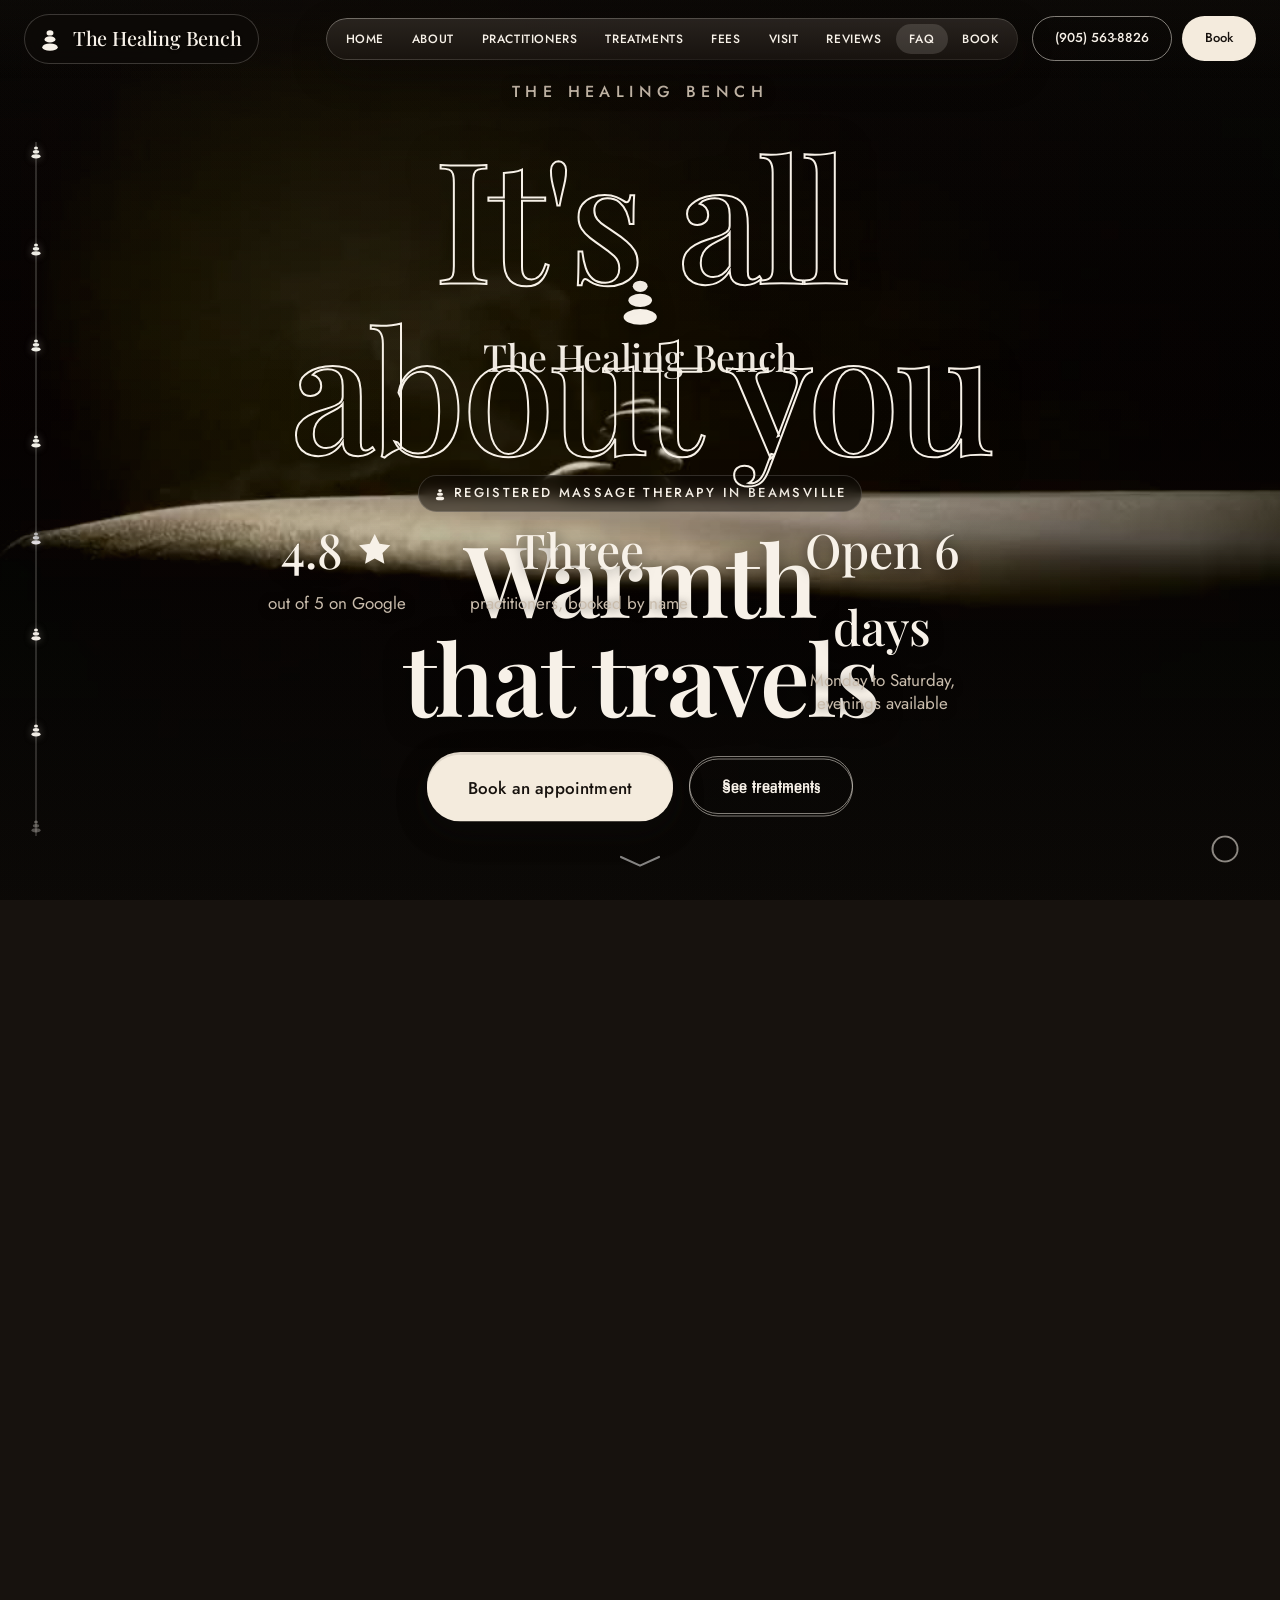
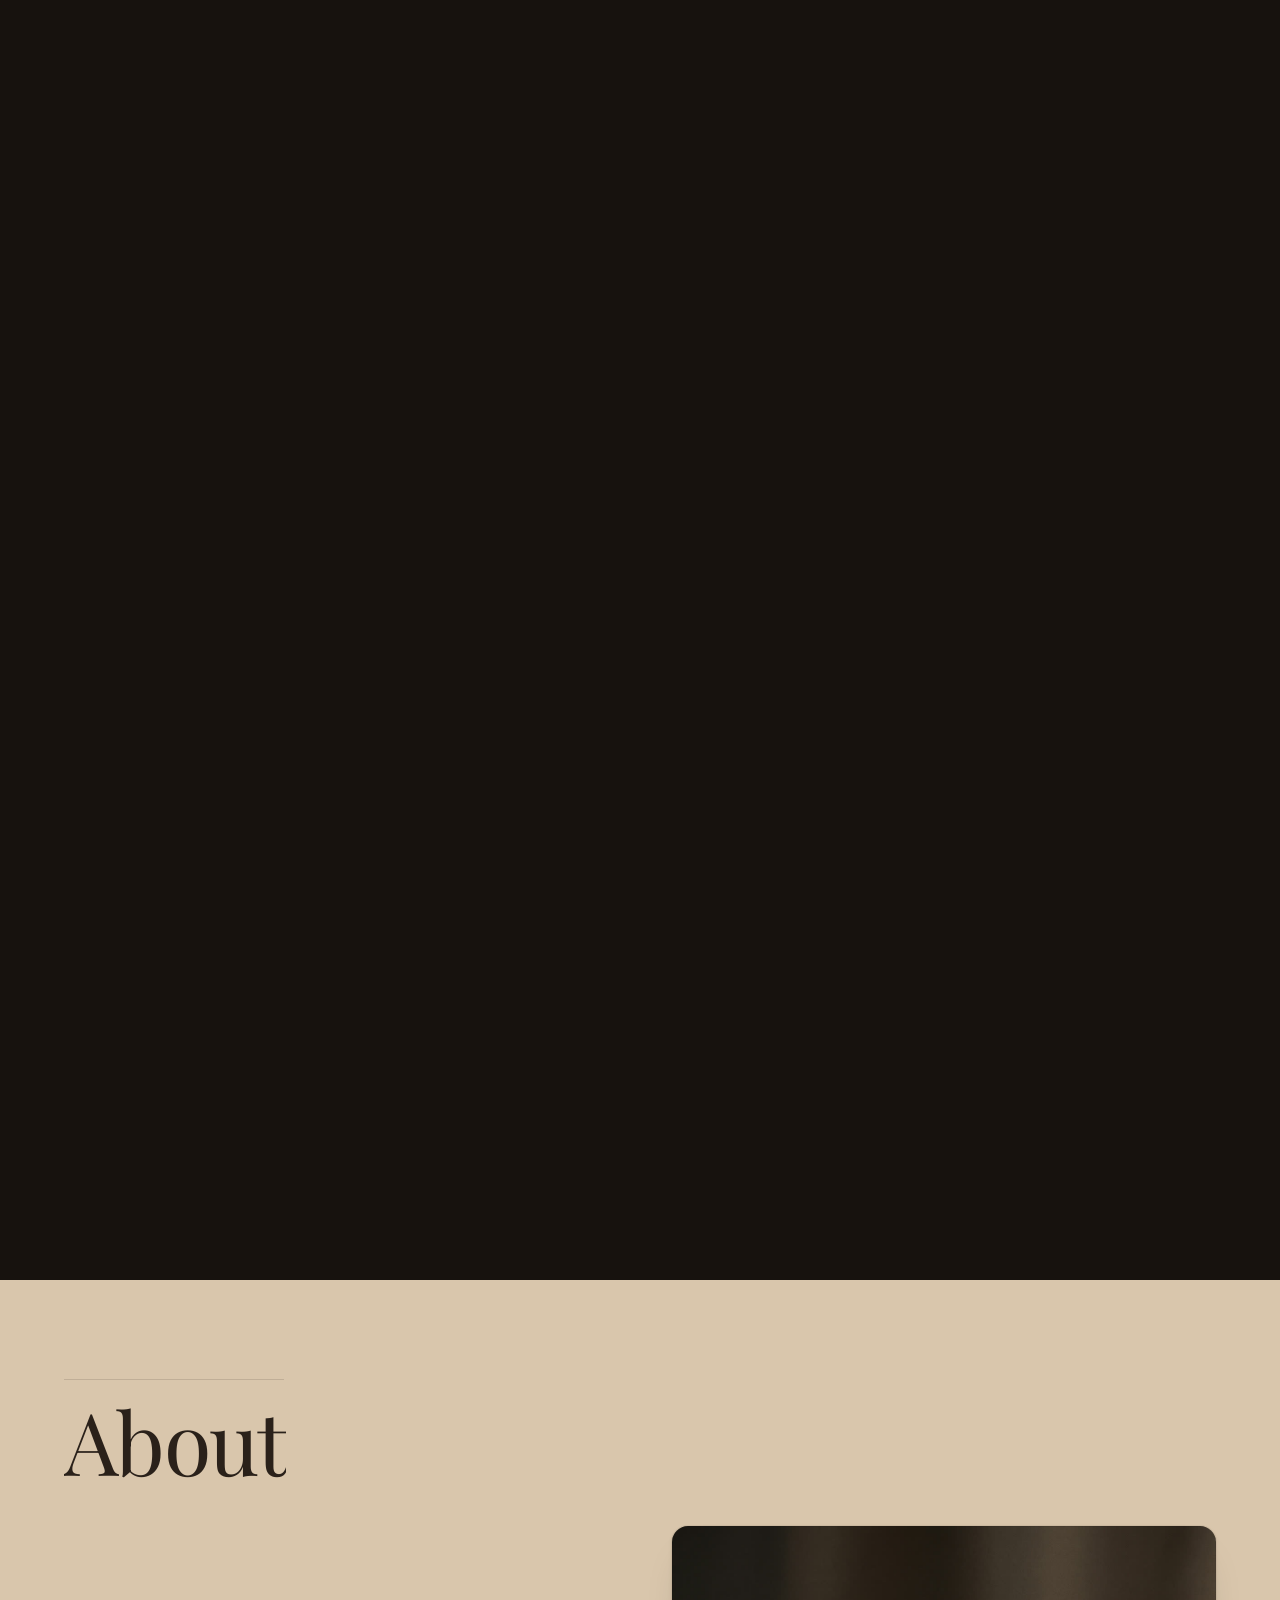
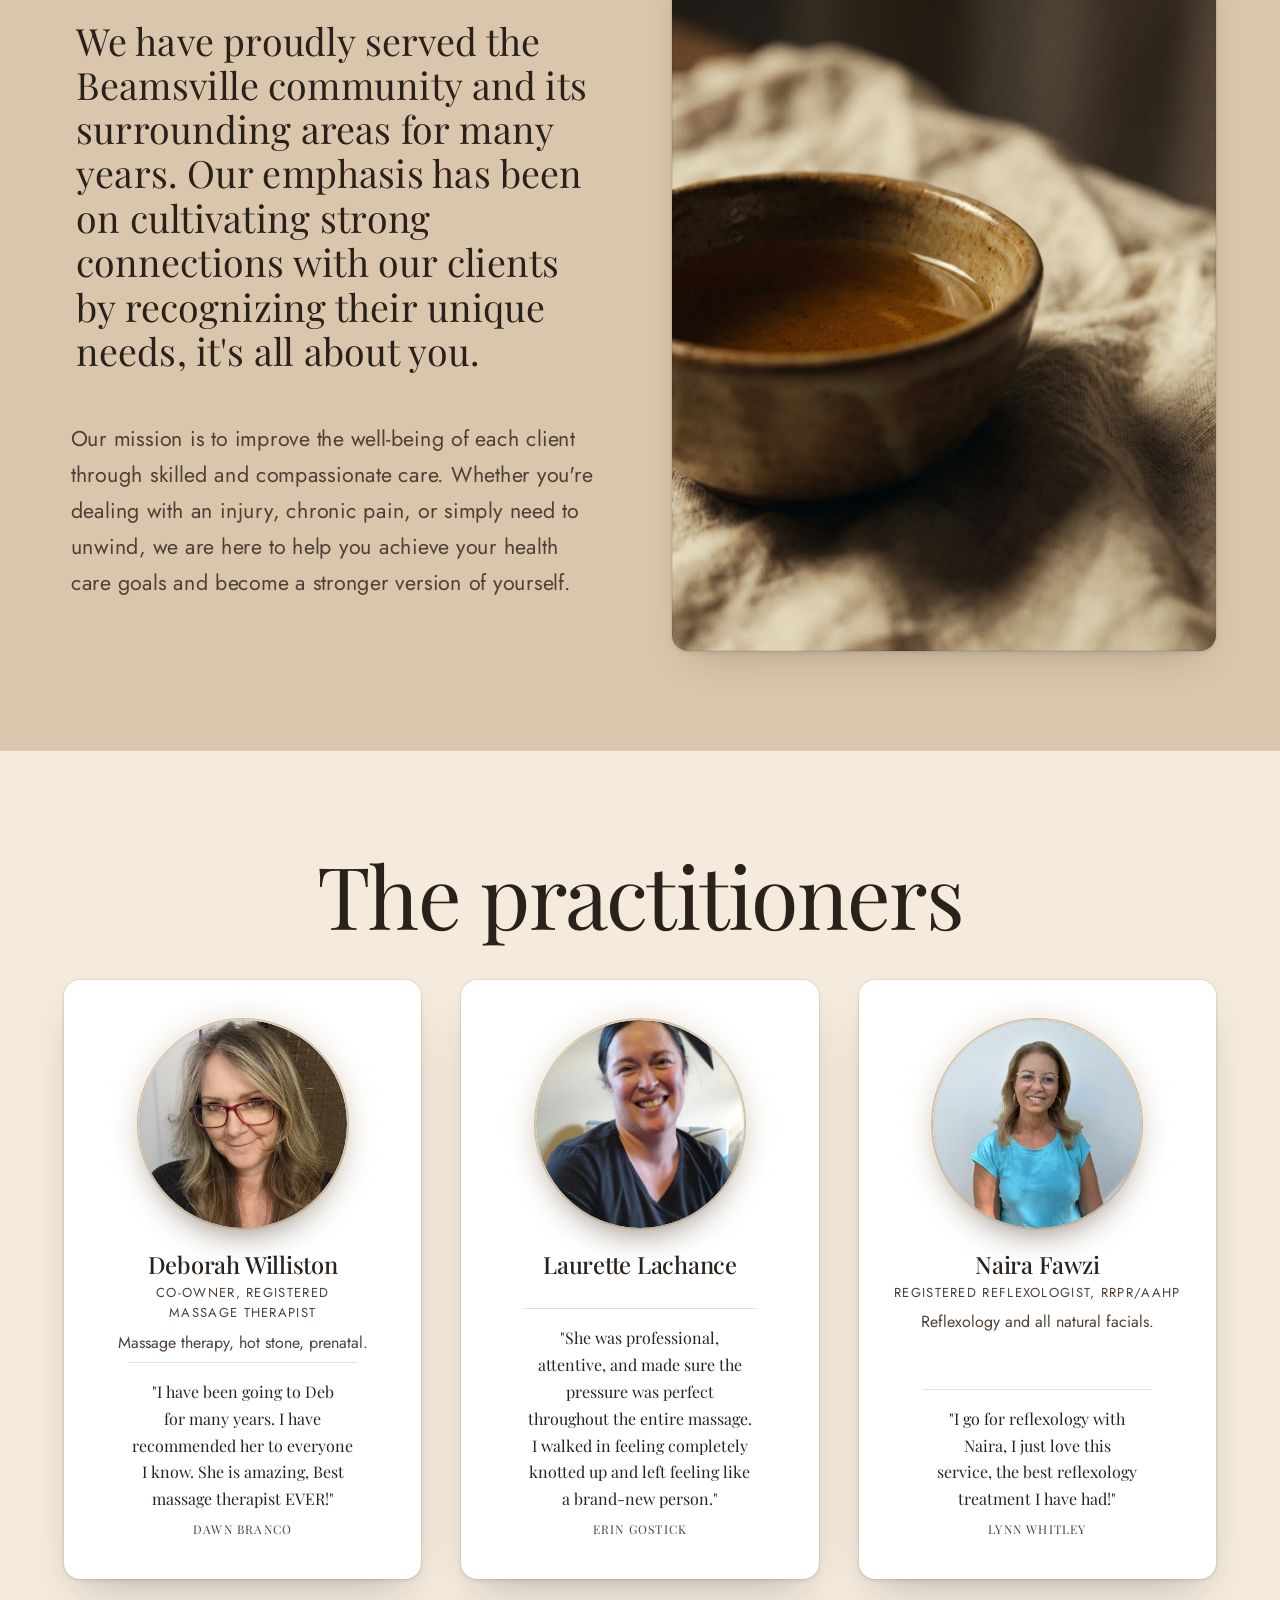
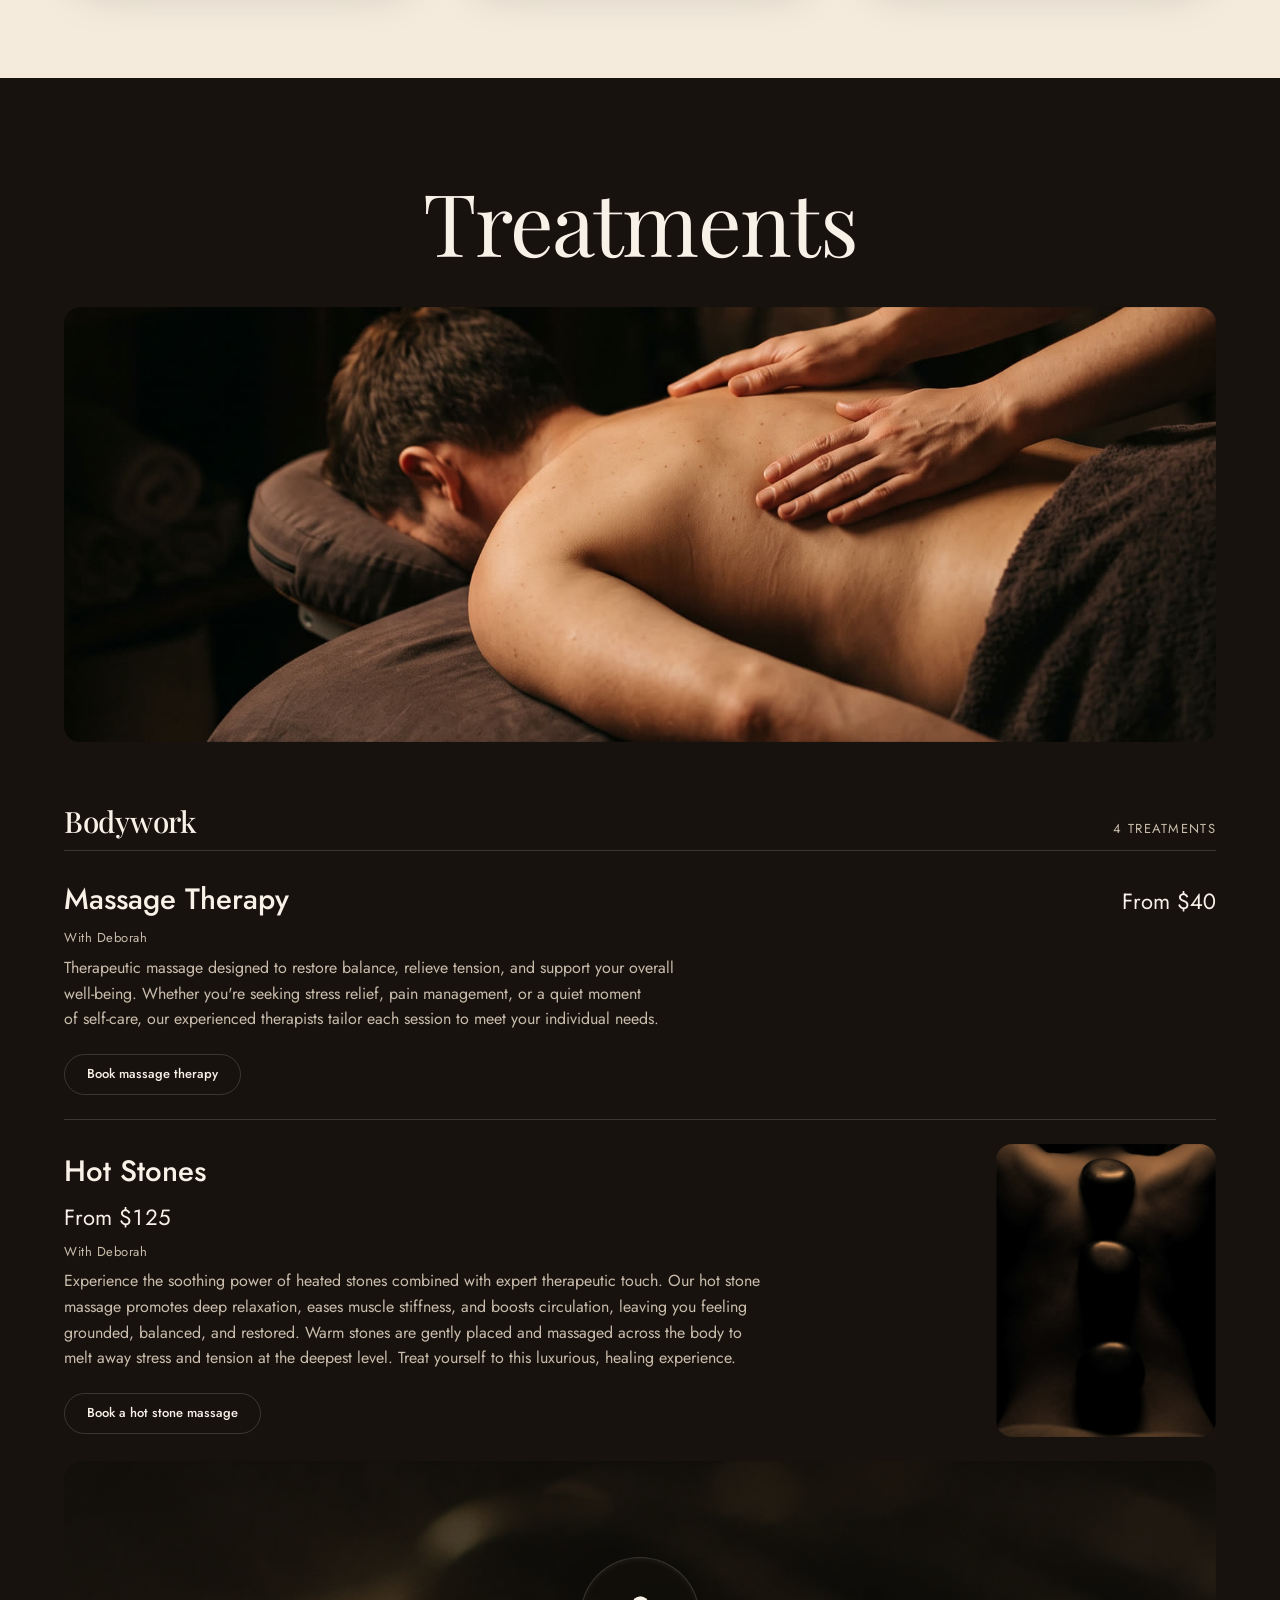
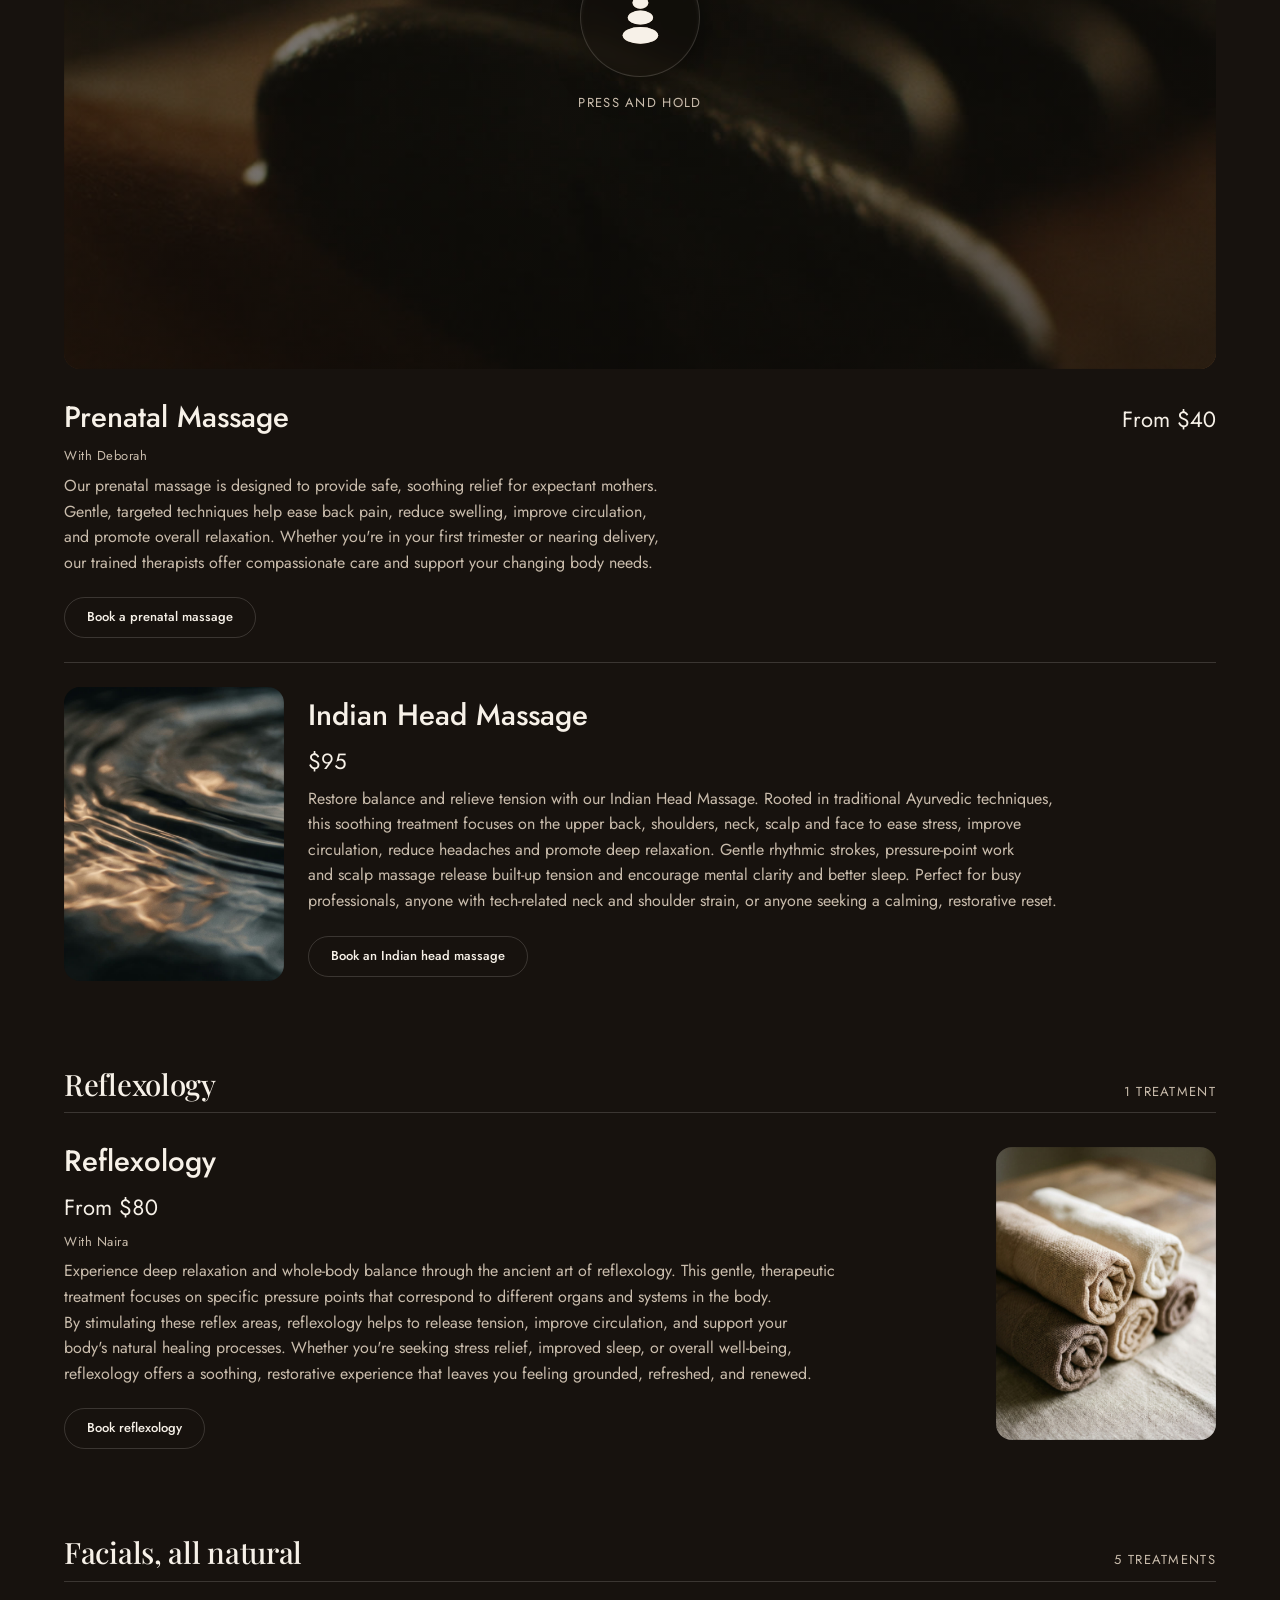
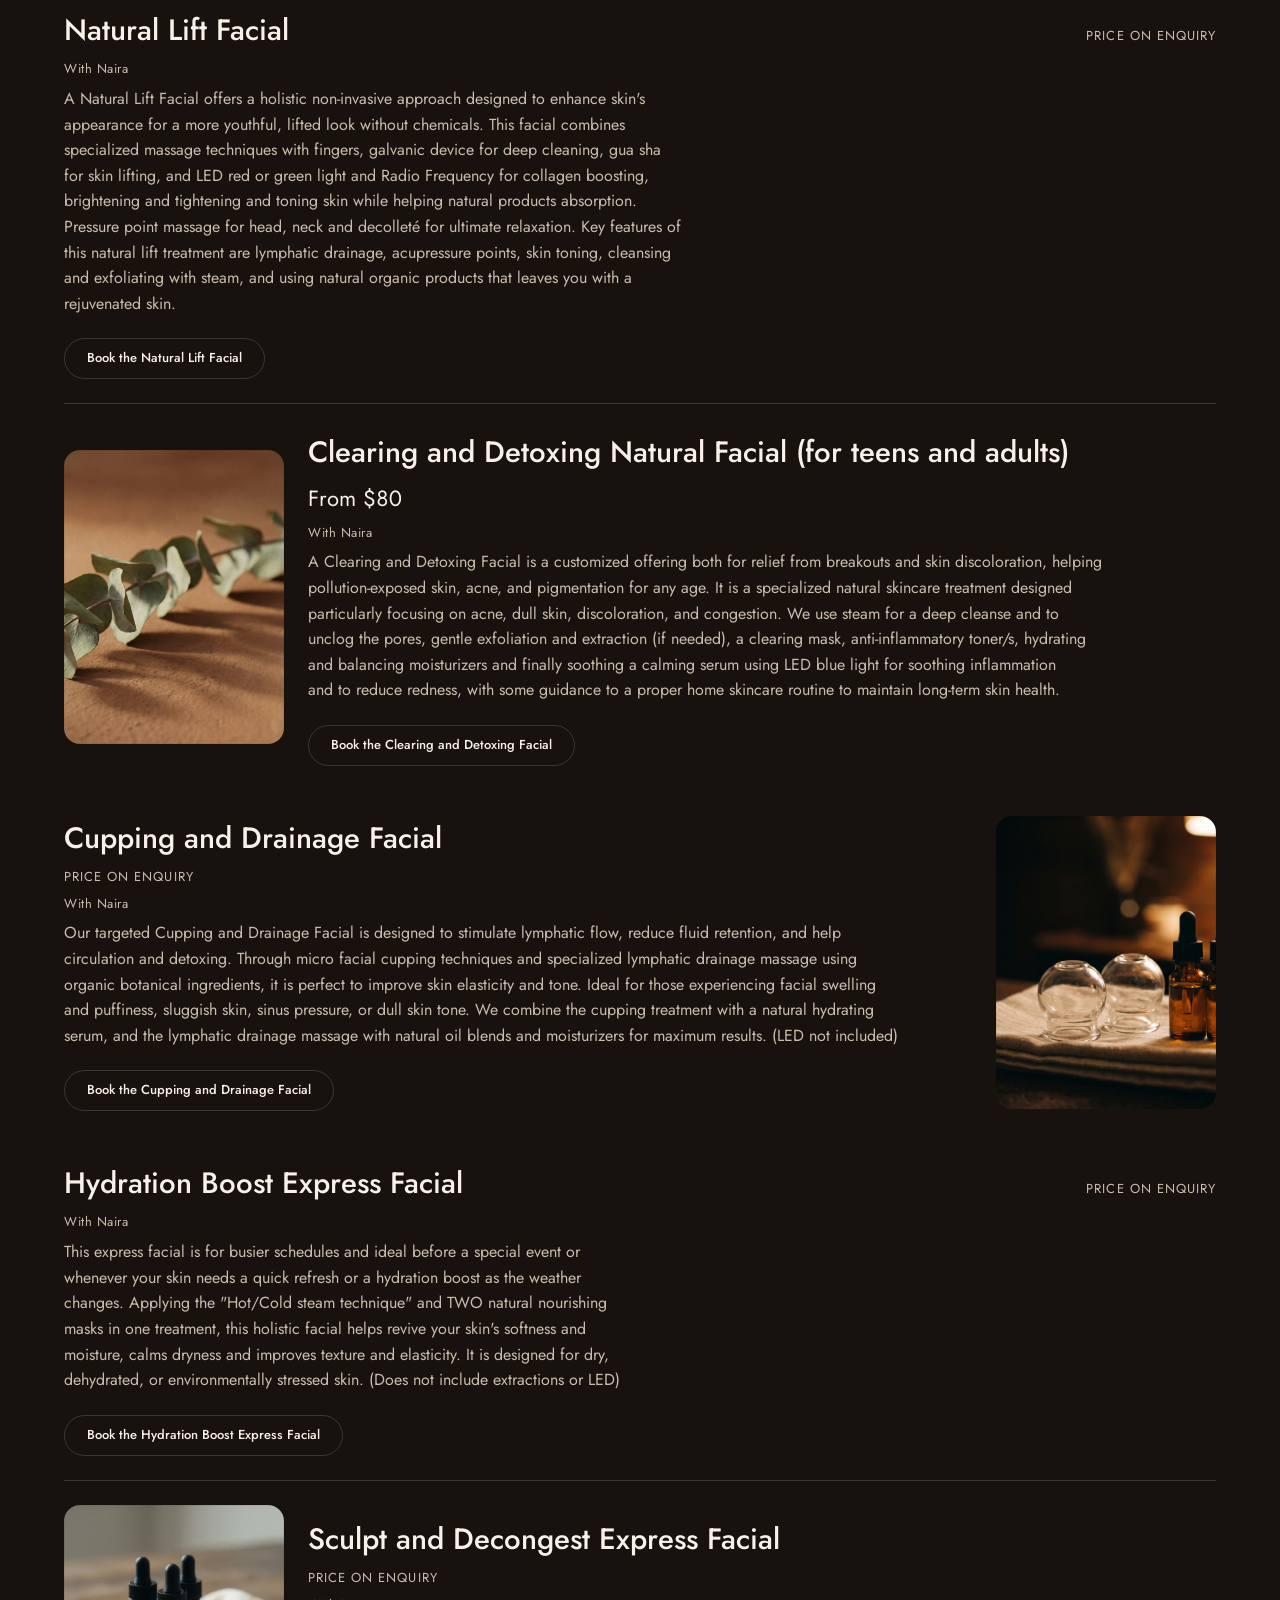
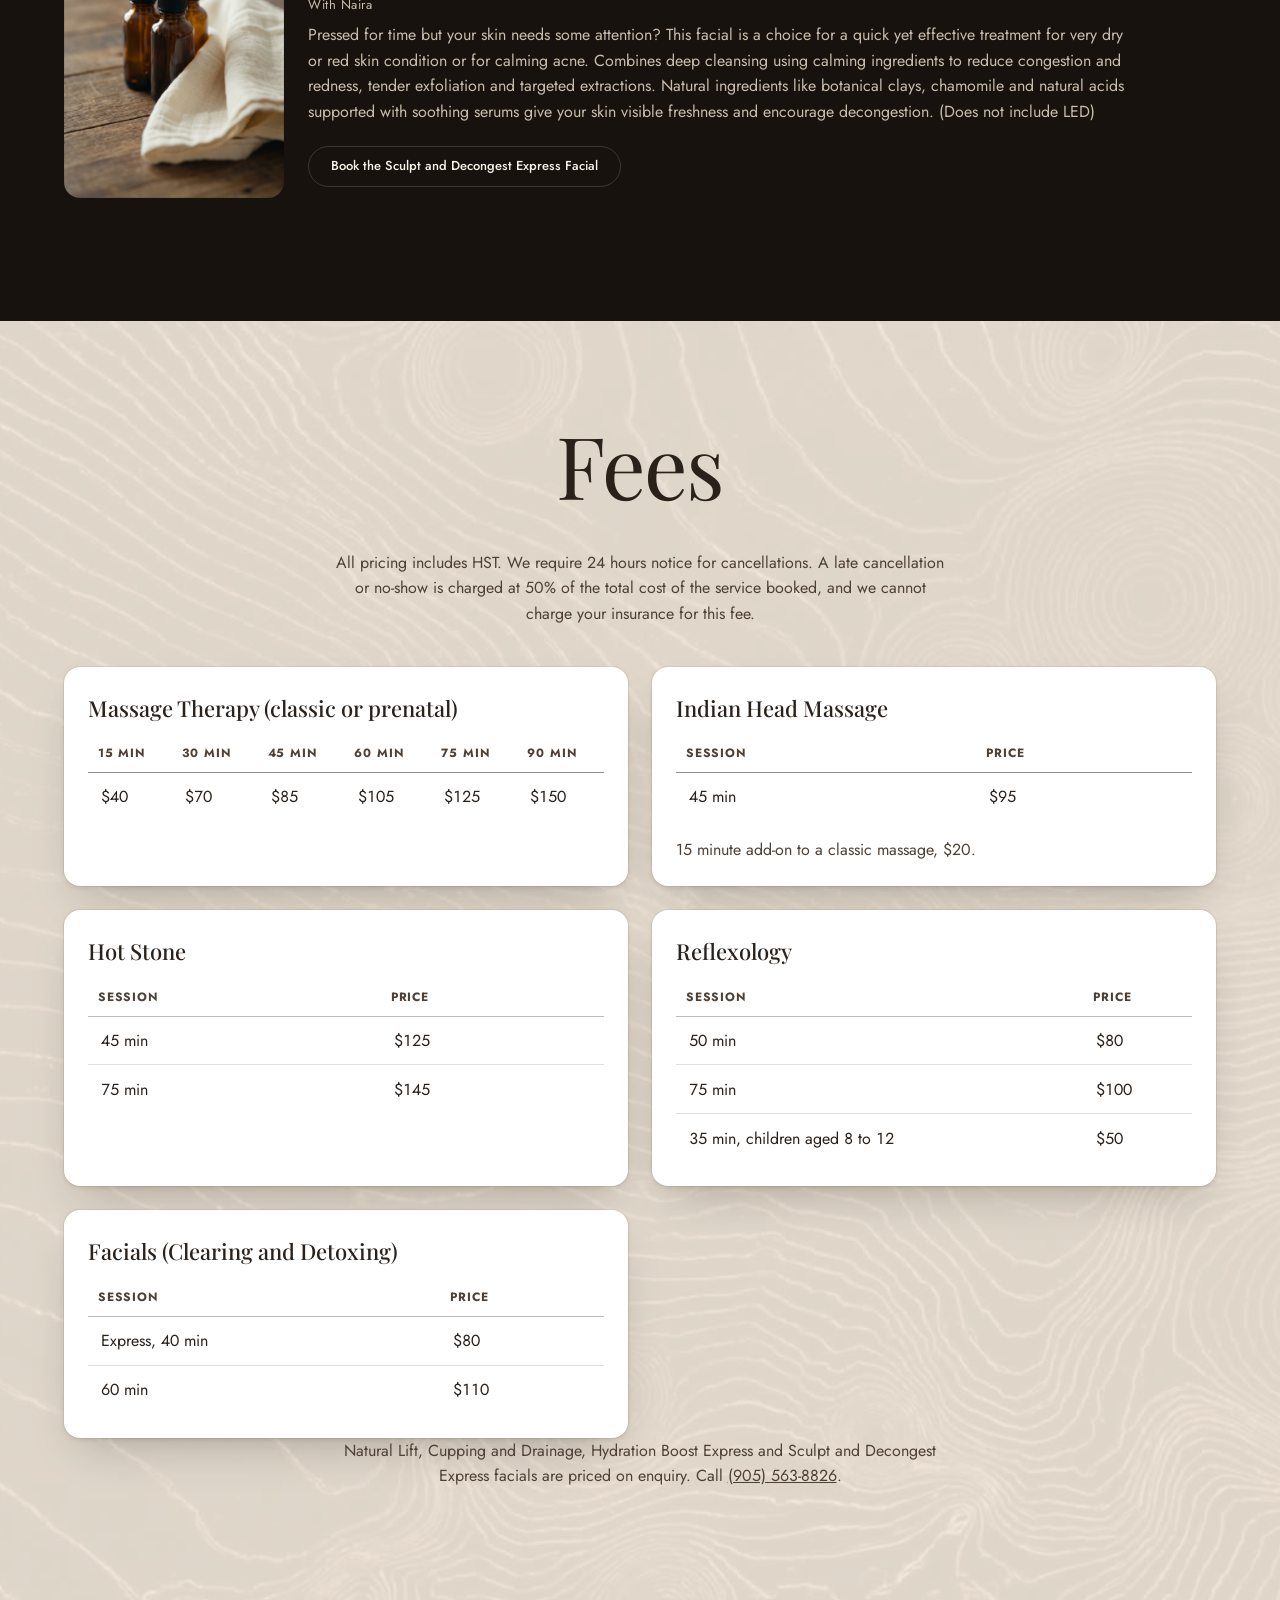
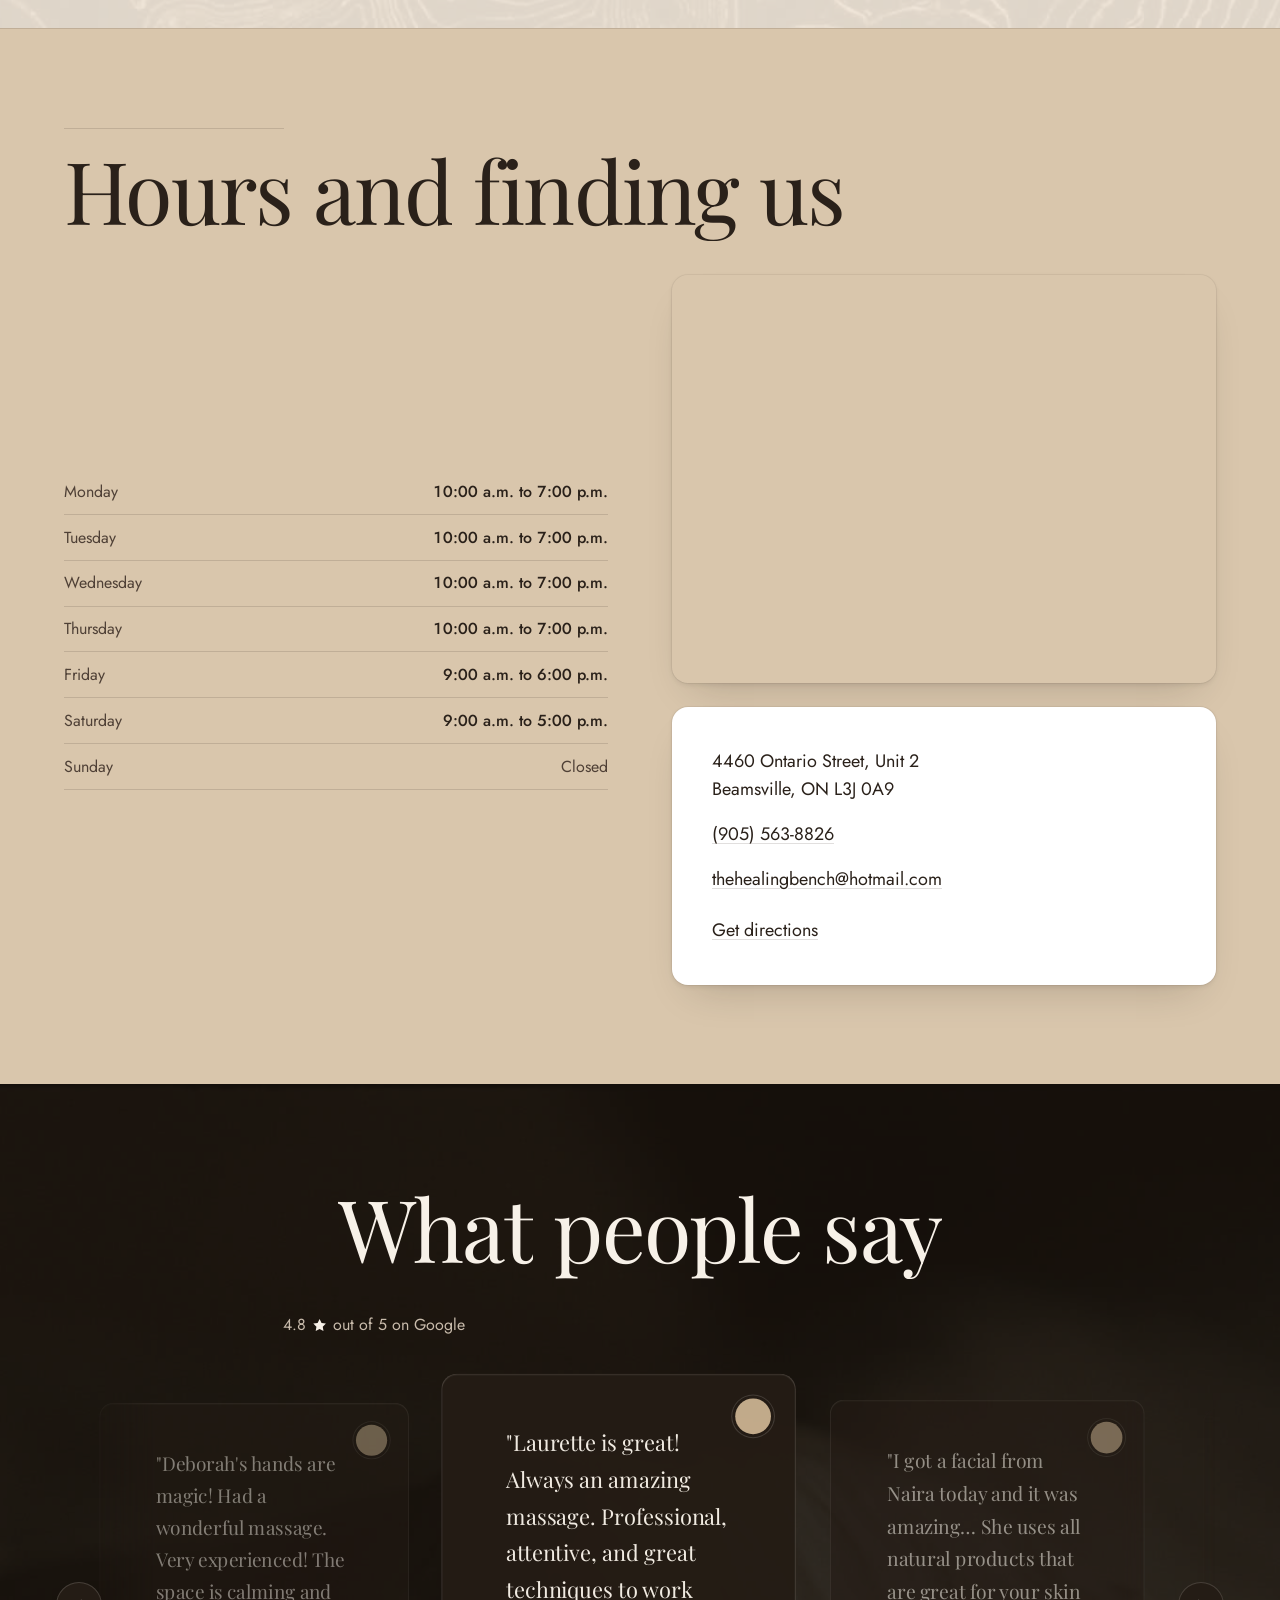
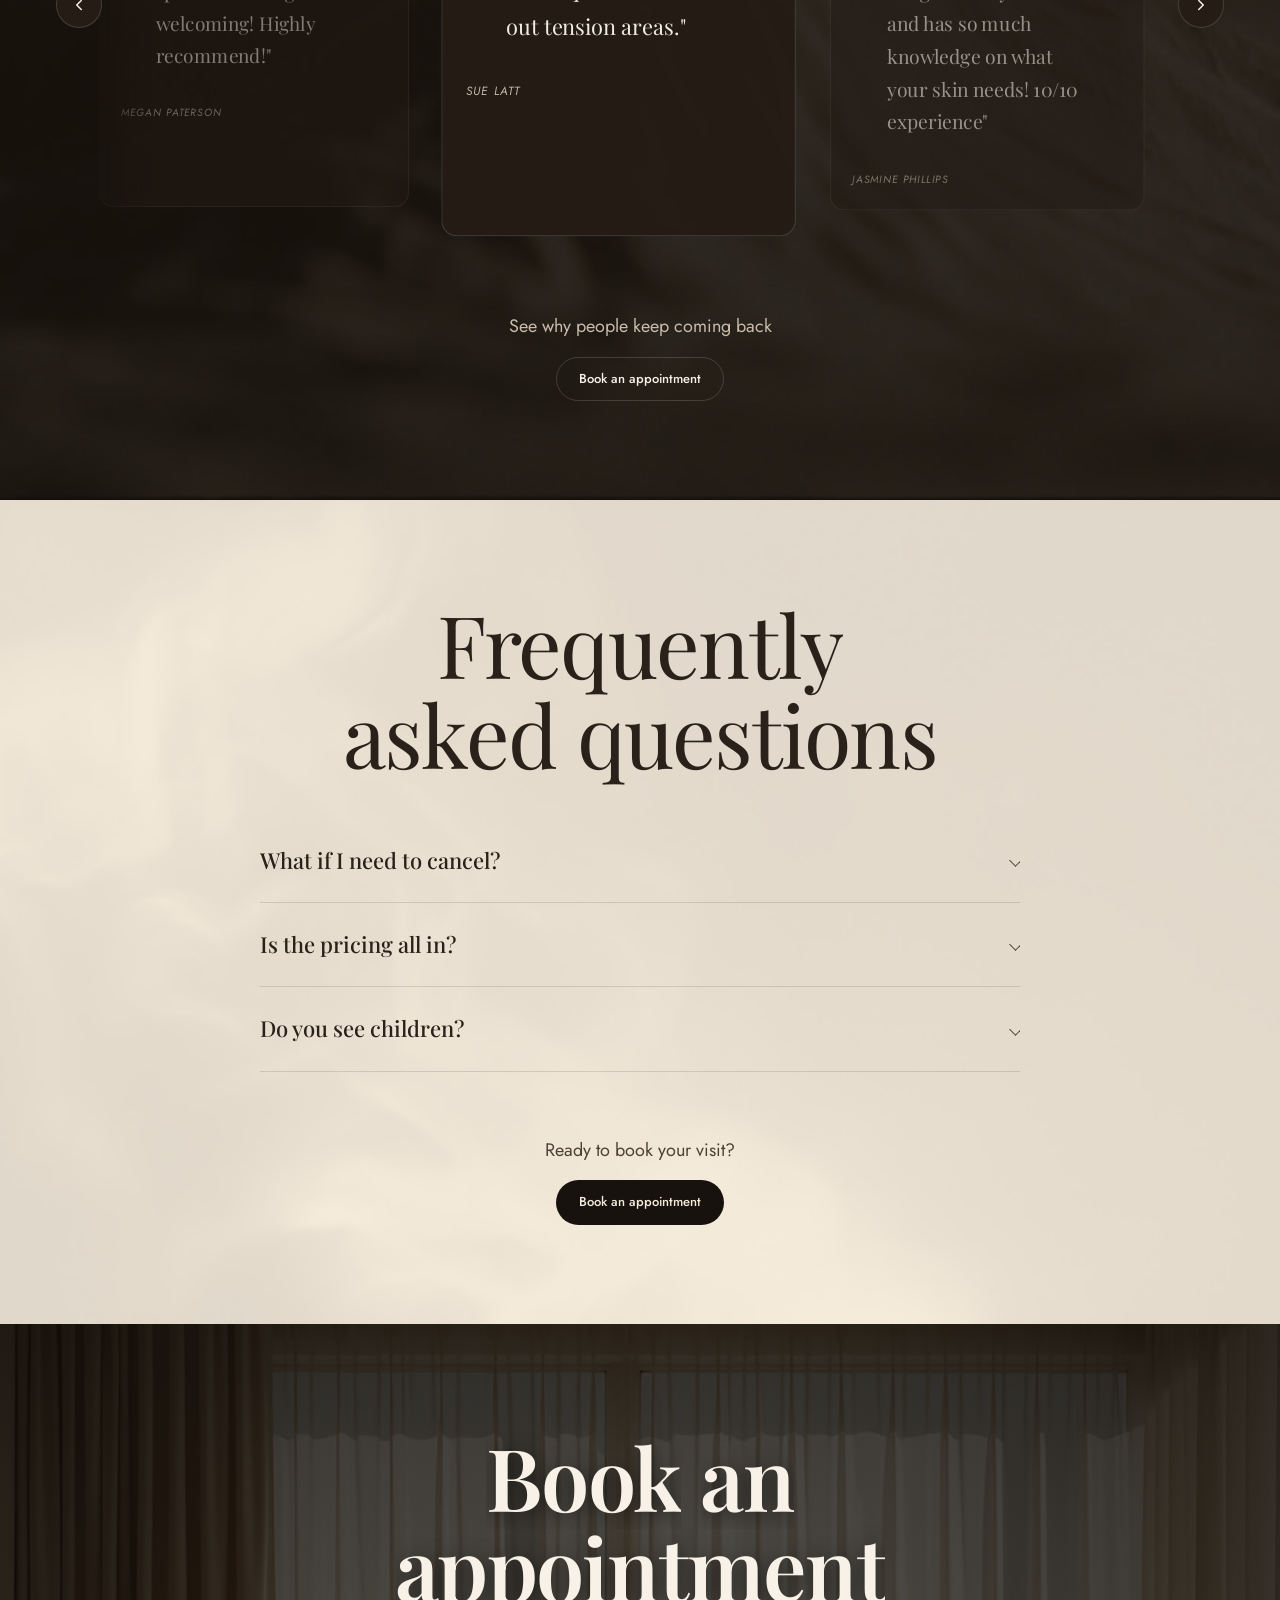
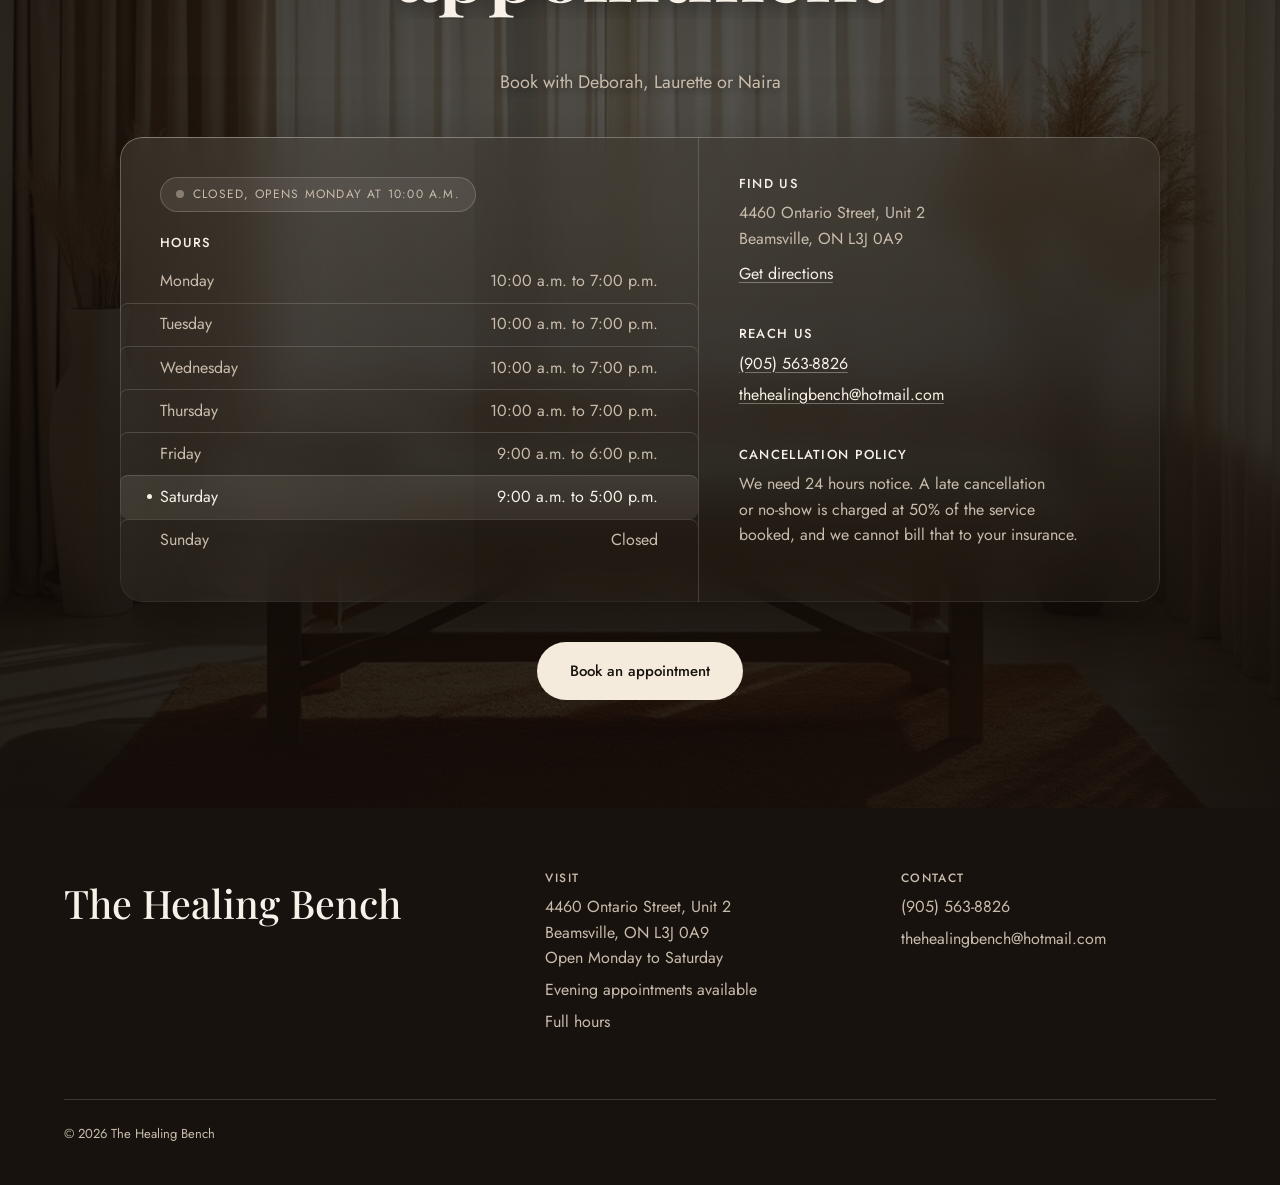
==== commit 77385c7d: "Load the map ourselves instead of trusting mobile lazy-loading The embed was not appearing on the ow" ====
--- a/index.html
+++ b/index.html
@@ -740,9 +740,17 @@
        owner: keep the map, keep all the info, just don't hide one behind
        the other). still-table.jpg is no longer used on the page as of
        this change; the file stays in assets/ in case a future pass wants
-       it elsewhere. The embed uses the no-API-key "?q=...&output=embed"
-       form, keyed to the same address as the card beneath it, the JSON-LD
-       block in <head>, and the footer. Warm tan band. room-2.jpg moved to
+       it elsewhere. The embed is the canonical no-API-key
+       /maps/embed?origin=mfe&pb=... endpoint, keyed to the same address as
+       the card beneath it, the JSON-LD block in <head>, and the footer. It
+       ships with NO src and NO loading="lazy": the URL sits in data-src and
+       initMapEmbed() in site.js assigns it once. The older
+       "?q=...&output=embed" form 302s cross-origin, and a natively lazy
+       iframe inside this transformed, transparent [data-reveal] ancestor
+       never loaded at all on mobile Safari; removing both suspects removes
+       the bug. If the frame has not fired load inside eight seconds the
+       .visit__map-fallback link un-hides, so the address stays reachable
+       either way. Warm tan band. room-2.jpg moved to
        the book section, one of the three high-visibility slots named for
        the client's own treatment-room photography. Hours rise line by
        line: data-reveal plus data-stagger="70" sit on .visit__hours
@@ -792,11 +800,12 @@
         <div class="visit__media" data-reveal>
           <div class="visit__map">
             <iframe
-              src="https://www.google.com/maps?q=4460+Ontario+Street+Unit+2,+Beamsville,+ON+L3J+0A9&amp;output=embed"
+              id="visitMap"
+              data-src="https://www.google.com/maps/embed?origin=mfe&amp;pb=!1m2!2m1!1s4460+Ontario+Street+Unit+2,+Beamsville,+ON+L3J+0A9"
               title="Map showing The Healing Bench at 4460 Ontario Street, Unit 2, Beamsville"
-              loading="lazy"
               referrerpolicy="no-referrer-when-downgrade"
               allowfullscreen></iframe>
+            <a class="visit__map-fallback btn btn--ghost btn--sm" href="https://www.google.com/maps/search/?api=1&amp;query=4460+Ontario+Street+Unit+2,+Beamsville,+ON+L3J+0A9" target="_blank" rel="noopener" hidden>Open in Google Maps</a>
           </div>
           <div class="visit__card">
             <address class="visit__address-block">
--- a/styles.css
+++ b/styles.css
@@ -960,6 +960,21 @@
   .nav__toggle { display: none; }
 }
 
+/* MOBILE MENU. Full-screen, translucent, type-only. The panel used to be
+   an opaque top drawer with a radial wash, a bottom border and a heavy
+   drop shadow, and it slid down as one block. It is now the whole
+   viewport (inset: 0) so the blur treats the entire screen -- a blurred
+   band with an unblurred page under it reads as a rendering bug -- with
+   the page itself still legible through it, and the links arrive one
+   after another from the left.
+
+   On the blur and performance: backdrop-filter is declared on the base
+   rule rather than only on .is-open so the frosting fades in AND out with
+   the panel's own opacity instead of snapping off the instant the class
+   is dropped. It costs nothing while the menu is closed because the
+   closed panel is visibility: hidden and is therefore never painted, so
+   there is no surface to recomposite. This is the opposite case to the
+   header logo blur pulled today, which was live on every scroll frame. */
 @media (max-width: 899.98px) {
   .nav, .nav__list {
     display: flex;
@@ -967,35 +982,162 @@
     align-items: stretch;
     gap: 0;
     position: fixed;
-    inset: 0 0 auto 0;
-    padding: calc(var(--space-2xl) + 12px) var(--gutter) var(--space-lg);
-    background:
-      radial-gradient(ellipse 70% 50% at 50% 0%, rgba(217, 198, 172, .12), transparent 70%),
-      var(--espresso-deep);
-    border-bottom: 1px solid rgba(247, 241, 232, .14);
-    box-shadow: 0 24px 56px -20px rgba(0, 0, 0, .7);
+    inset: 0;
+    padding: calc(var(--space-2xl) + 4px) var(--gutter) var(--space-lg);
+    /* Nine links have to survive a landscape phone. Scrolling from the
+       start edge (justify-content stays at flex-start, deliberately --
+       a centred flex column makes overflowing content at the top
+       unreachable) means the last link can never be stranded off the
+       bottom. */
+    overflow-y: auto;
+    overscroll-behavior: contain;
+    -webkit-overflow-scrolling: touch;
+    /* Measured off the render, not guessed: the worst ground this can
+       sit on is a white pricing card, where .6 composited to #6E6D6B and
+       left opaque bone at 4.6:1 -- over the floor but with nothing in
+       hand. .64 takes that worst case to ~5.2:1 and every darker band to
+       6:1 and up, and 36% of the page still reads through the blur. */
+    background: rgba(14, 11, 8, .64);
+    -webkit-backdrop-filter: blur(20px) saturate(125%);
+    backdrop-filter: blur(20px) saturate(125%);
+    border: 0;
+    box-shadow: none;
     opacity: 0;
     visibility: hidden;
-    transform: translateY(-14px);
     pointer-events: none;
-    transition: opacity .3s var(--ease-out), transform .3s var(--ease-out),
-                visibility 0s linear .3s;
+    transition: opacity .28s var(--ease-out), visibility 0s linear .28s;
   }
 
   .nav.is-open, .nav__list.is-open {
     opacity: 1;
     visibility: visible;
-    transform: translateY(0);
     pointer-events: auto;
-    transition: opacity .3s var(--ease-out), transform .3s var(--ease-out),
-                visibility 0s linear;
-  }
-
+    transition: opacity .28s var(--ease-out), visibility 0s linear;
+  }
+
+  /* Just the type. No row borders, no panel chrome: each link is a line
+     of text that slides in from the left and settles. The negative
+     inline margin lets the current item's plate breathe past the text
+     without pushing the type off the gutter it shares with the page. */
   .nav a {
-    padding-block: var(--space-sm);
-    font-size: var(--fs-md);
+    padding: clamp(9px, 1.5vh, 15px) 12px;
+    margin-inline: -12px;
+    /* The current item's plate is the only filled box left in the panel.
+       Capped so it stays a highlighted line of text on a landscape phone
+       instead of a 600px bar running the width of the screen; narrower
+       than any phone in portrait, so it changes nothing there. */
+    max-width: 420px;
+    border: 0;
+    border-radius: var(--radius-pill);
+    font-size: clamp(1.25rem, 6vw, 1.75rem);
+    font-weight: 400;
+    line-height: 1.12;
+    letter-spacing: .07em;
     color: var(--bone);
-    border-bottom: 1px solid rgba(247, 241, 232, .14);
+    opacity: 0;
+    transform: translateX(-24px);
+    transition: opacity .26s var(--ease-out), transform .26s var(--ease-out),
+                color .2s var(--ease-out), background-color .2s var(--ease-out);
+    transition-delay: 0s;
+  }
+
+  /* The desktop wash is a light one, which lifts the ground here and
+     costs the bone text contrast. On the dark blurred panel the press
+     and focus state darkens instead. */
+  .nav a:hover, .nav a:focus-visible {
+    background: rgba(14, 11, 8, .4);
+  }
+
+  .nav.is-open a, .nav__list.is-open a {
+    opacity: 1;
+    transform: translateX(0);
+  }
+
+  /* The ladder. 26ms a step across nine links: the last one starts at
+     208ms and the whole menu has landed by 468ms, which is quick enough
+     to read as one gesture rather than a queue. The delays live only on
+     the open state, so dropping .is-open drops every delay with it and
+     the menu leaves all at once instead of unwinding item by item. */
+  .nav.is-open a:nth-child(1), .nav__list.is-open a:nth-child(1) { transition-delay: 0ms; }
+  .nav.is-open a:nth-child(2), .nav__list.is-open a:nth-child(2) { transition-delay: 26ms; }
+  .nav.is-open a:nth-child(3), .nav__list.is-open a:nth-child(3) { transition-delay: 52ms; }
+  .nav.is-open a:nth-child(4), .nav__list.is-open a:nth-child(4) { transition-delay: 78ms; }
+  .nav.is-open a:nth-child(5), .nav__list.is-open a:nth-child(5) { transition-delay: 104ms; }
+  .nav.is-open a:nth-child(6), .nav__list.is-open a:nth-child(6) { transition-delay: 130ms; }
+  .nav.is-open a:nth-child(7), .nav__list.is-open a:nth-child(7) { transition-delay: 156ms; }
+  .nav.is-open a:nth-child(8), .nav__list.is-open a:nth-child(8) { transition-delay: 182ms; }
+  .nav.is-open a:nth-child(9), .nav__list.is-open a:nth-child(9) { transition-delay: 208ms; }
+
+  /* The one you are on. The desktop treatment is a 14%-bone fill tuned
+     for a narrow pill on an opaque bar; on a translucent ground it
+     lightens the plate and reads as a smudge. Inverted here: the plate
+     darkens (bone would wash out over whatever photograph or cream band
+     happens to be behind it), the type turns tan, and a tan marker sits
+     at the head of the line. Tan on the darkened plate measures 7:1. */
+  .nav a.is-current,
+  .nav a[aria-current='true'] {
+    color: var(--tan);
+    font-weight: 500;
+    background: rgba(14, 11, 8, .5);
+  }
+
+  .nav a.is-current::before,
+  .nav a[aria-current='true']::before {
+    content: '';
+    position: absolute;
+    left: 3px;
+    top: 50%;
+    width: 3px;
+    height: .9em;
+    transform: translateY(-50%);
+    border-radius: 2px;
+    background: var(--tan);
+  }
+}
+
+/* Where the blur cannot run the panel is nearly opaque instead: a 60%
+   fill with the page sitting sharp behind it is unreadable. */
+@media (max-width: 899.98px) {
+  @supports not ((backdrop-filter: blur(1px)) or (-webkit-backdrop-filter: blur(1px))) {
+    .nav, .nav__list {
+      background: rgba(14, 11, 8, .95);
+    }
+  }
+}
+
+/* Landscape phone. Nine links, a 76px header above them and 360px of
+   screen: the type steps down and the padding tightens so the whole set
+   fits without scrolling. If a shorter viewport than this turns up, the
+   panel scrolls rather than losing Book off the bottom. */
+@media (max-width: 899.98px) and (max-height: 599.98px) {
+  .nav, .nav__list {
+    padding-top: 84px;
+    padding-bottom: var(--space-sm);
+  }
+
+  .nav a {
+    padding-block: 4px;
+    font-size: 1.0625rem;
+    letter-spacing: .06em;
+  }
+}
+
+/* Reduced motion: no slide, no ladder. The links are held at their
+   settled position and full opacity in BOTH states rather than being
+   transitioned to it instantly, so there is no reveal left to strand --
+   the panel's own visibility is the only thing that shows or hides
+   them. The delay reset matches the ladder's specificity and comes
+   later in source order, so it wins without !important. */
+@media (max-width: 899.98px) and (prefers-reduced-motion: reduce) {
+  .nav a, .nav__list a {
+    opacity: 1;
+    transform: none;
+    transition: color .2s var(--ease-out), background-color .2s var(--ease-out);
+  }
+
+  .nav.is-open a:nth-child(n),
+  .nav__list.is-open a:nth-child(n) {
+    transition-delay: 0s;
   }
 }
 
@@ -1915,6 +2057,7 @@
 
 #heatStoneHint {
   margin-top: var(--space-sm);
+  margin-inline: auto;
   font-family: var(--font-body);
   font-size: .8125rem;
   letter-spacing: .1em;
@@ -3348,6 +3491,7 @@
 
 .reviews__cta-lede {
   margin-bottom: var(--space-sm);
+  margin-inline: auto;
   color: var(--bone-soft);
 }
 
@@ -3554,6 +3698,7 @@
 
 .faq__cta-lede {
   margin-bottom: var(--space-sm);
+  margin-inline: auto;
   color: var(--ink-soft);
 }
 
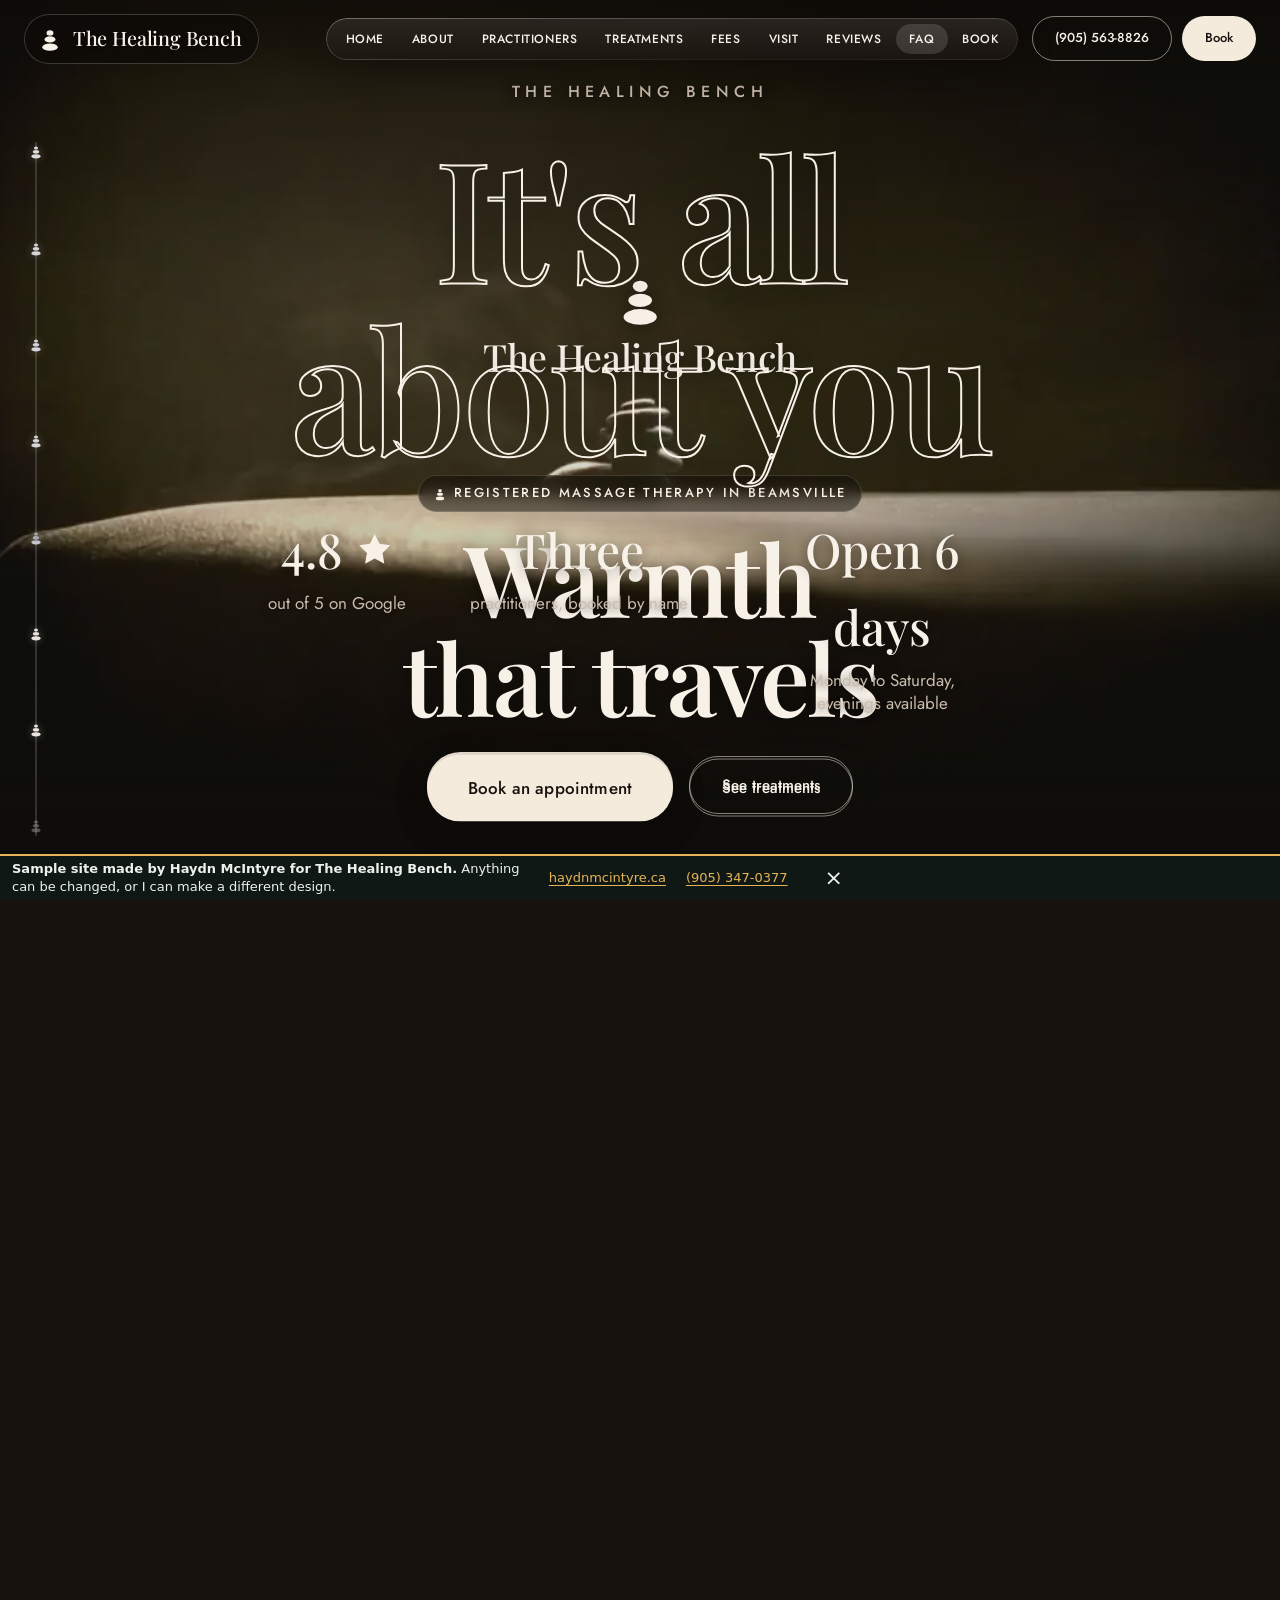
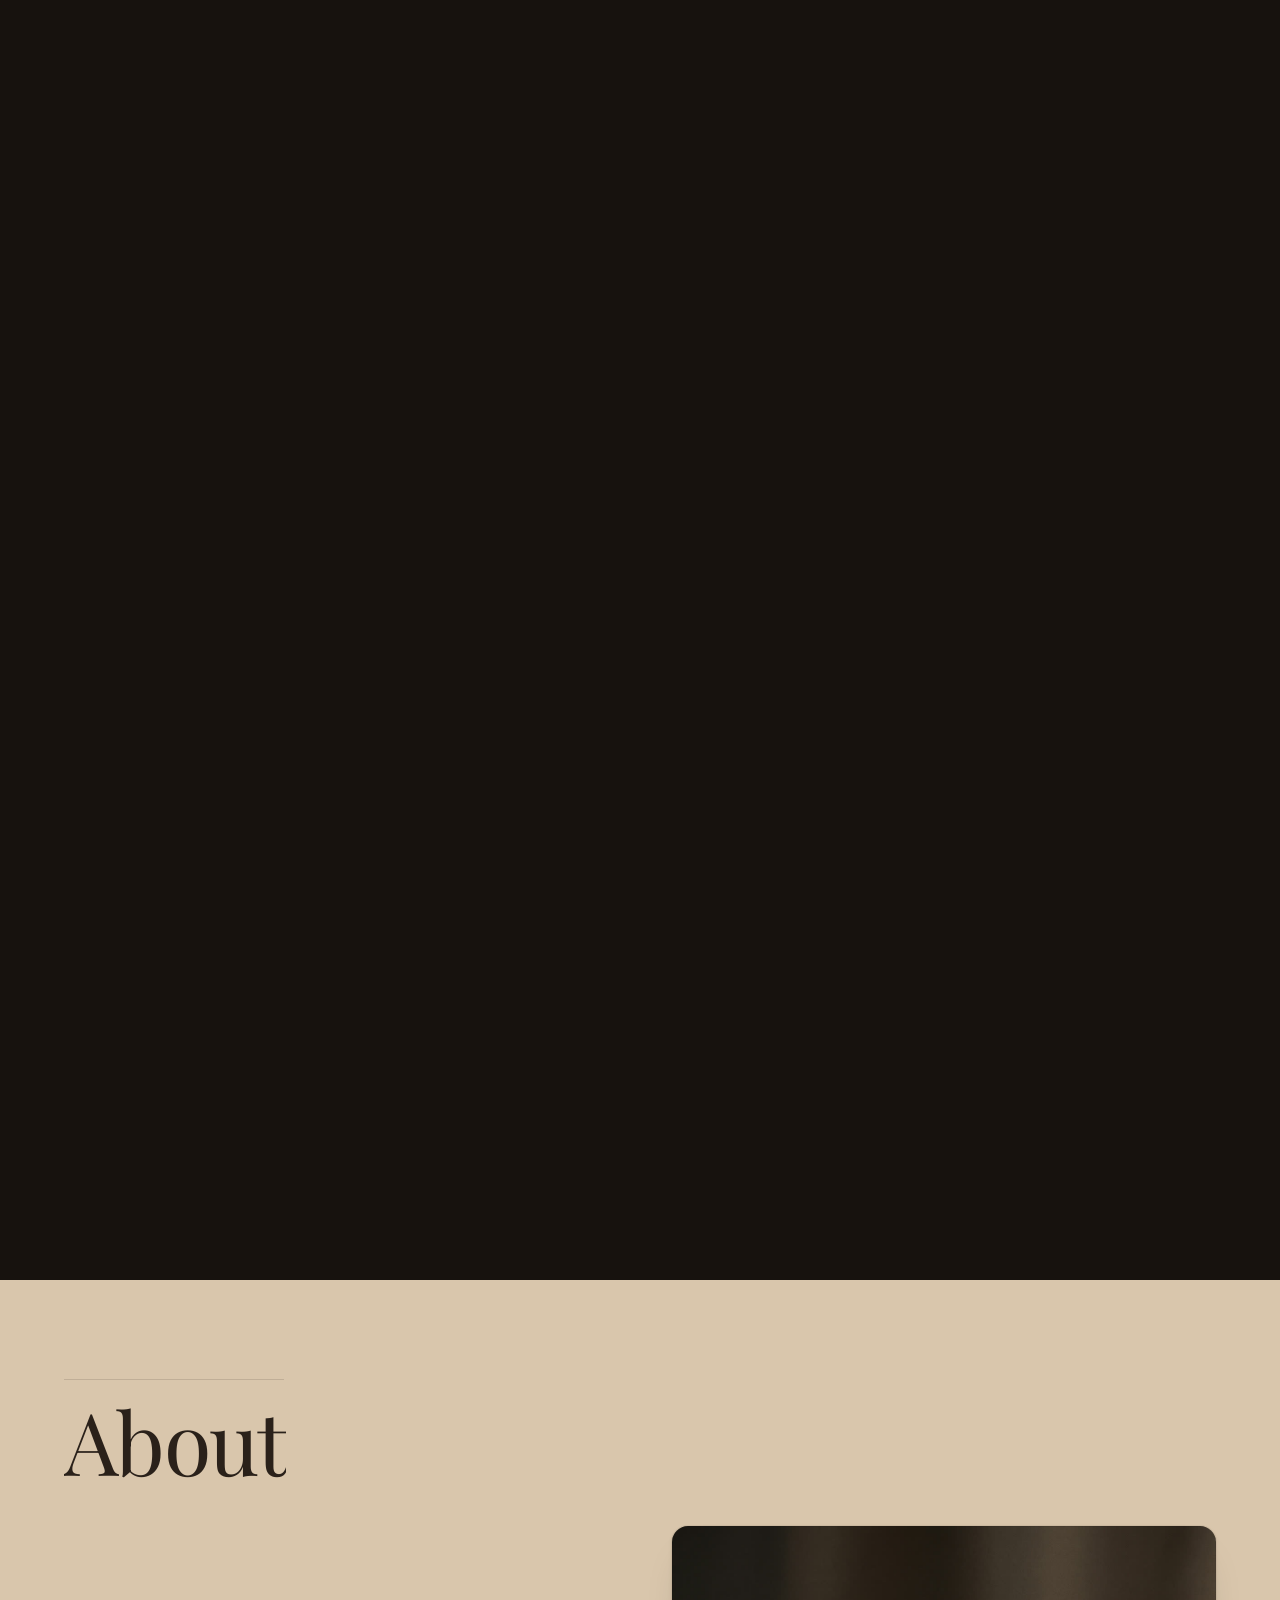
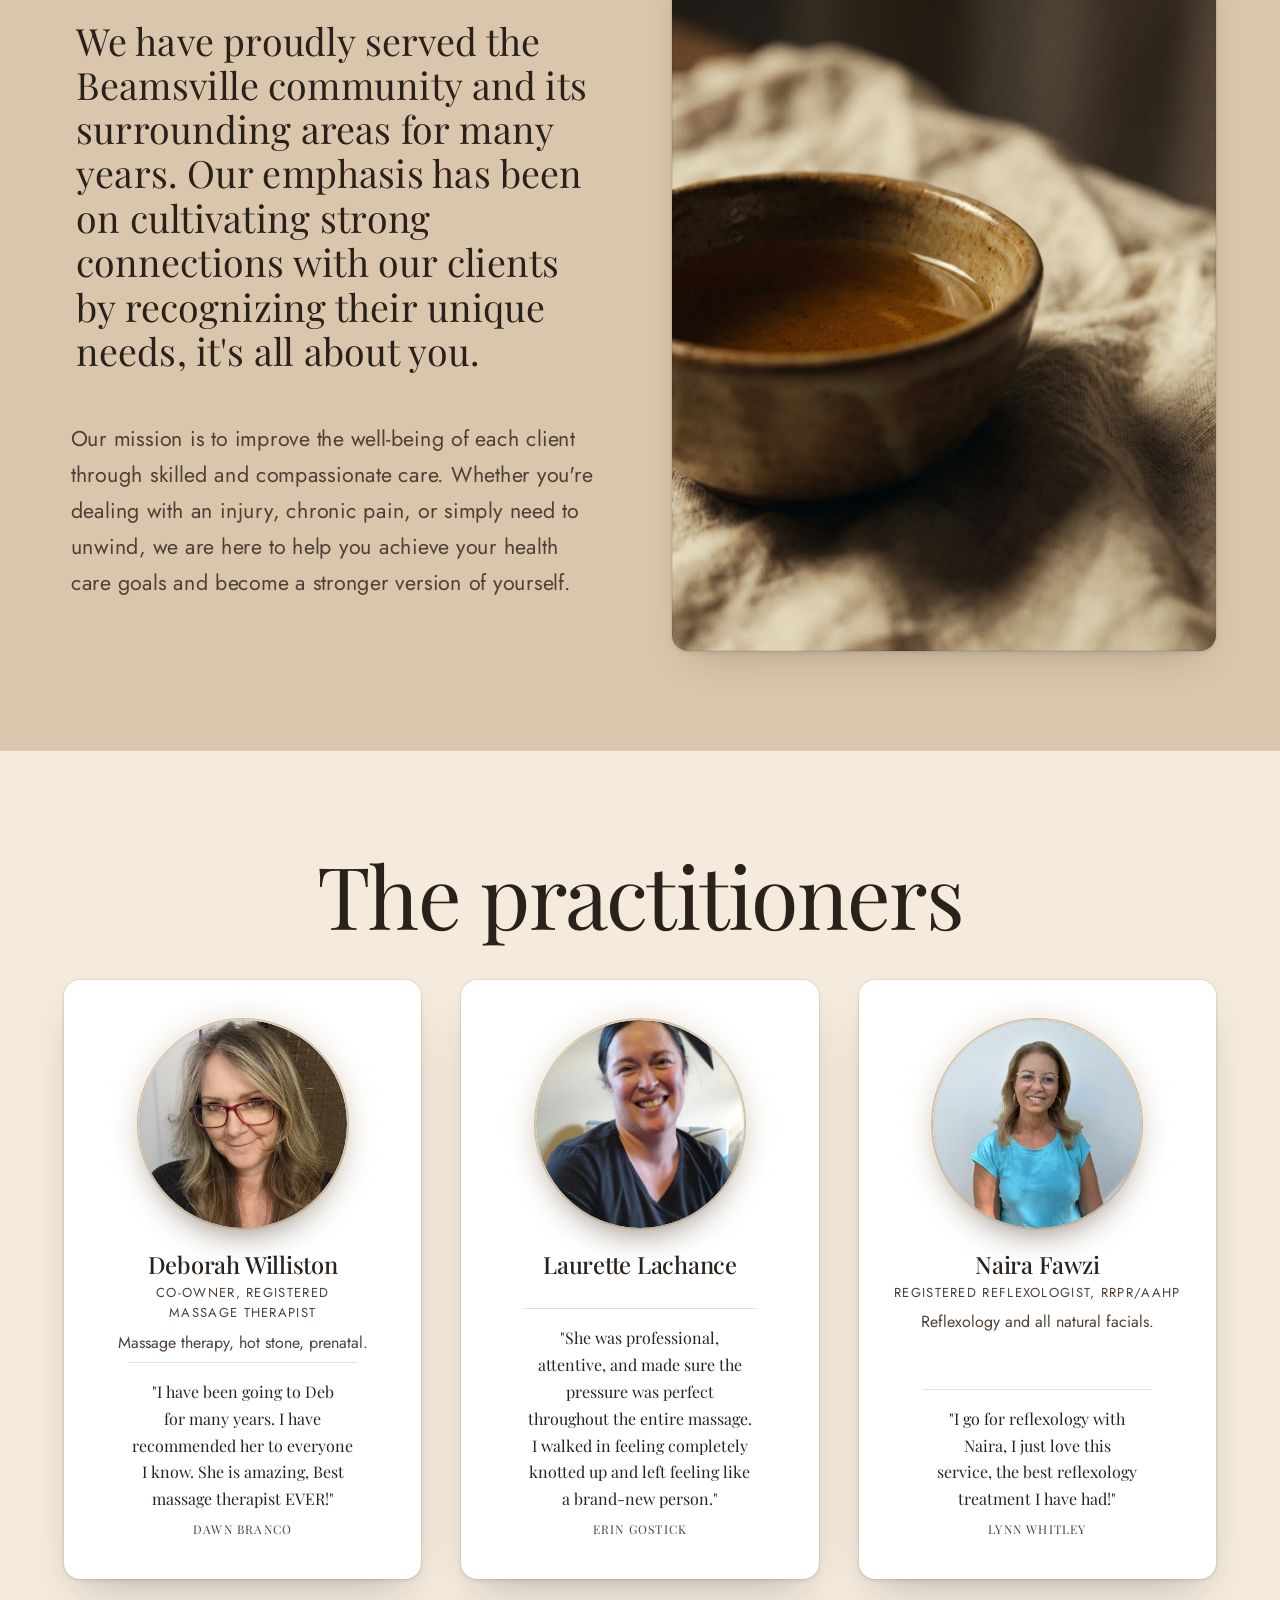
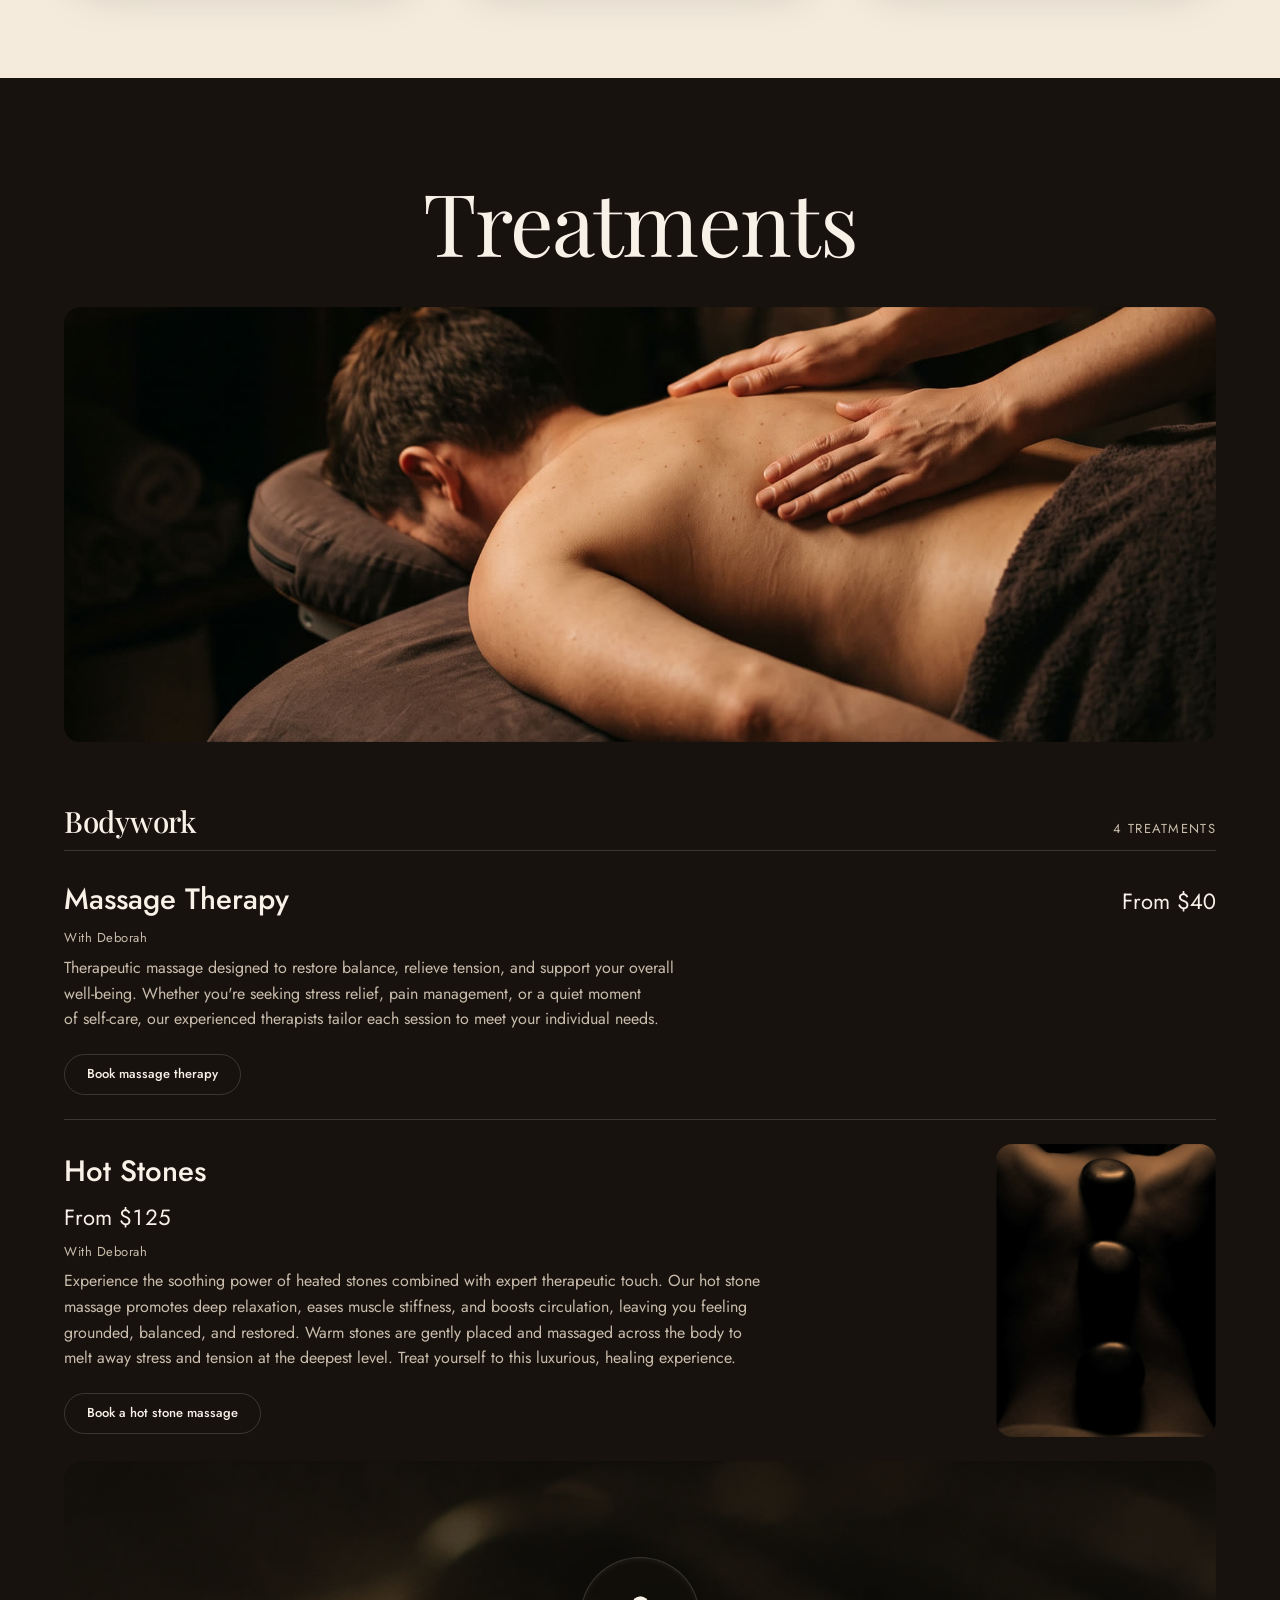
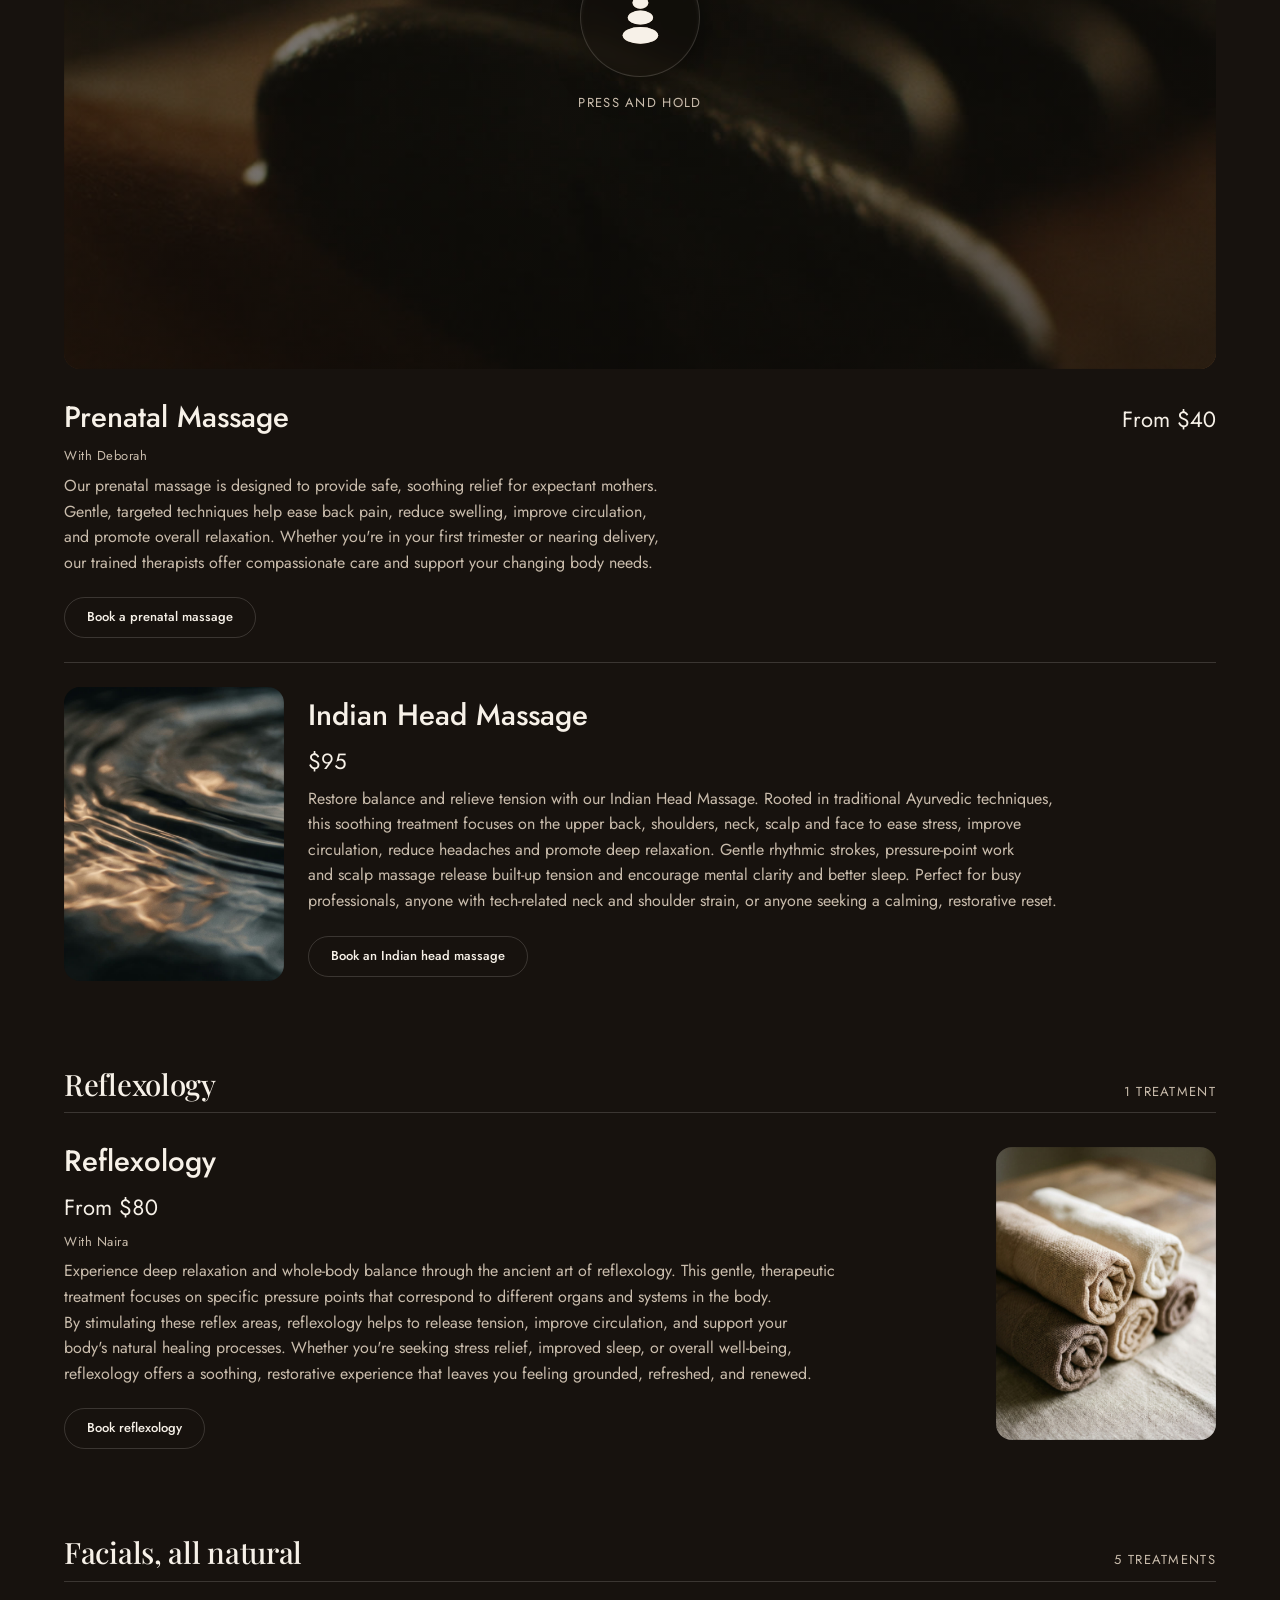
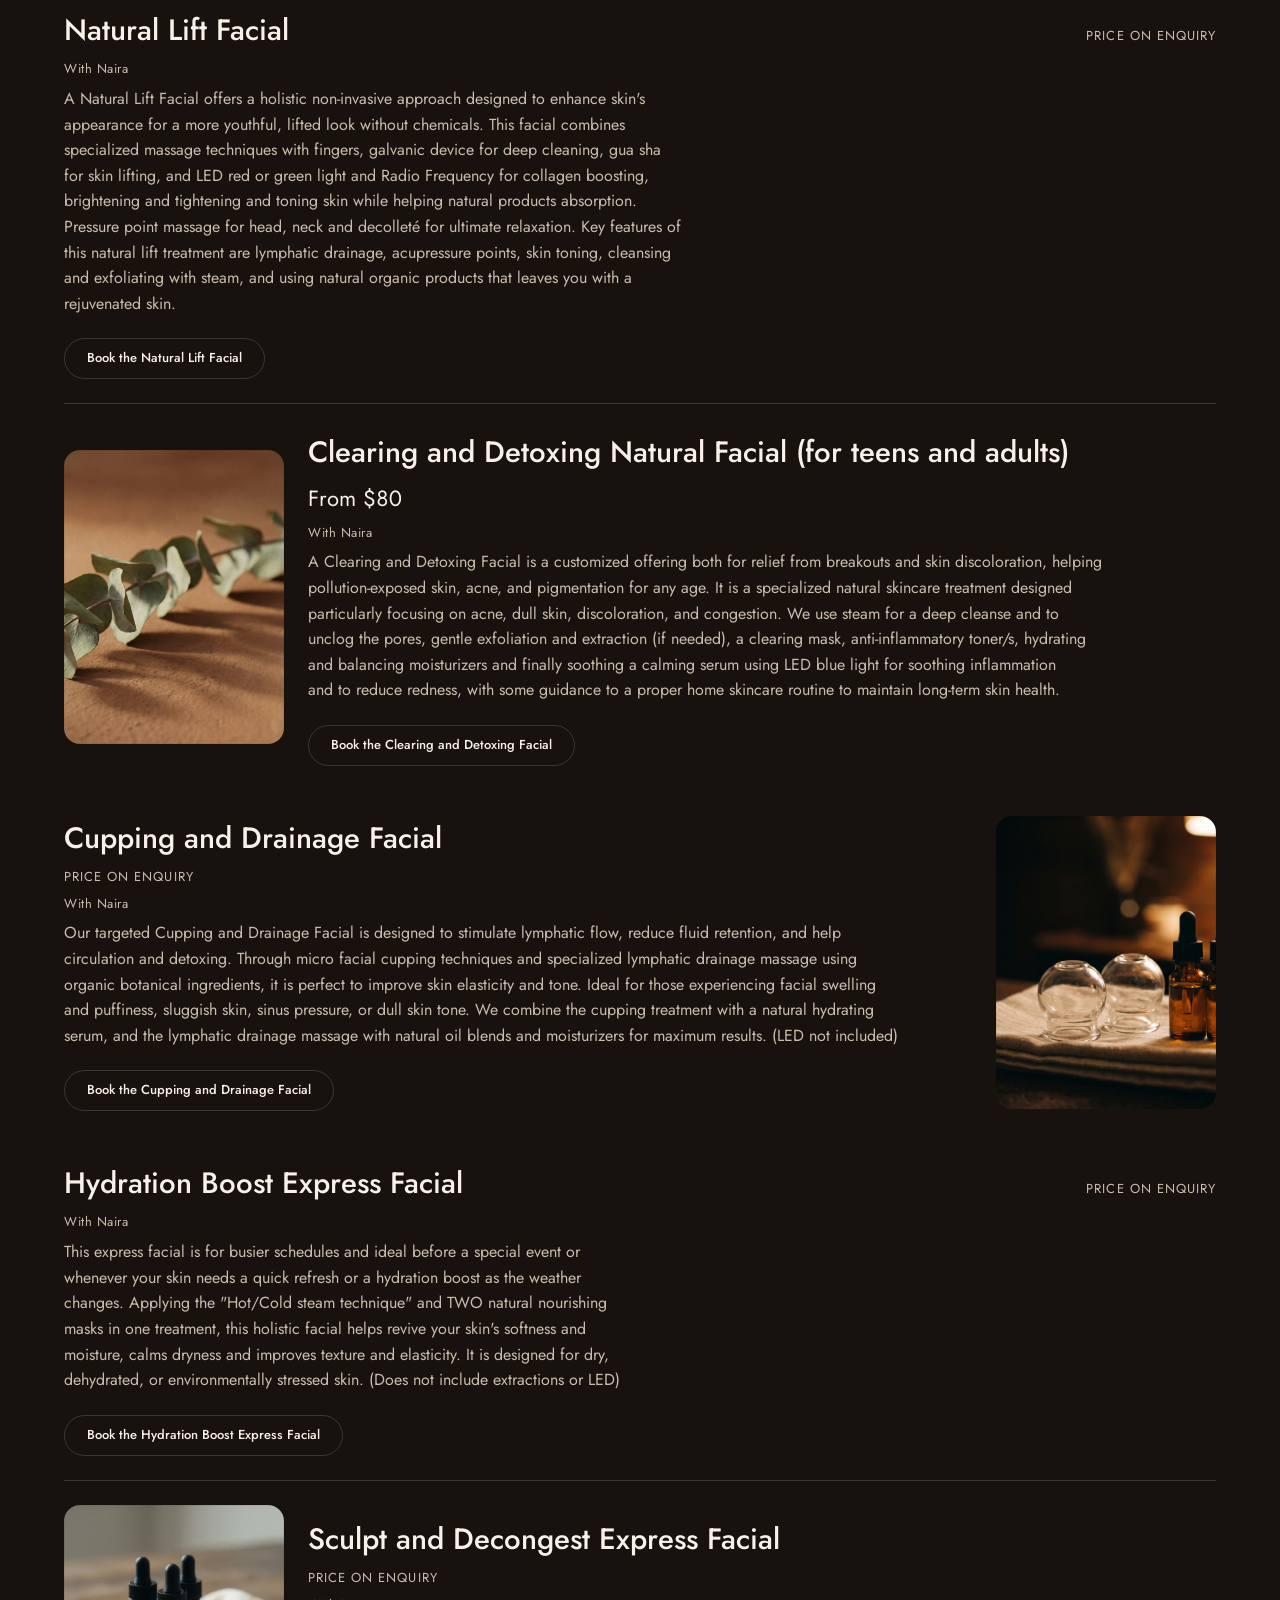
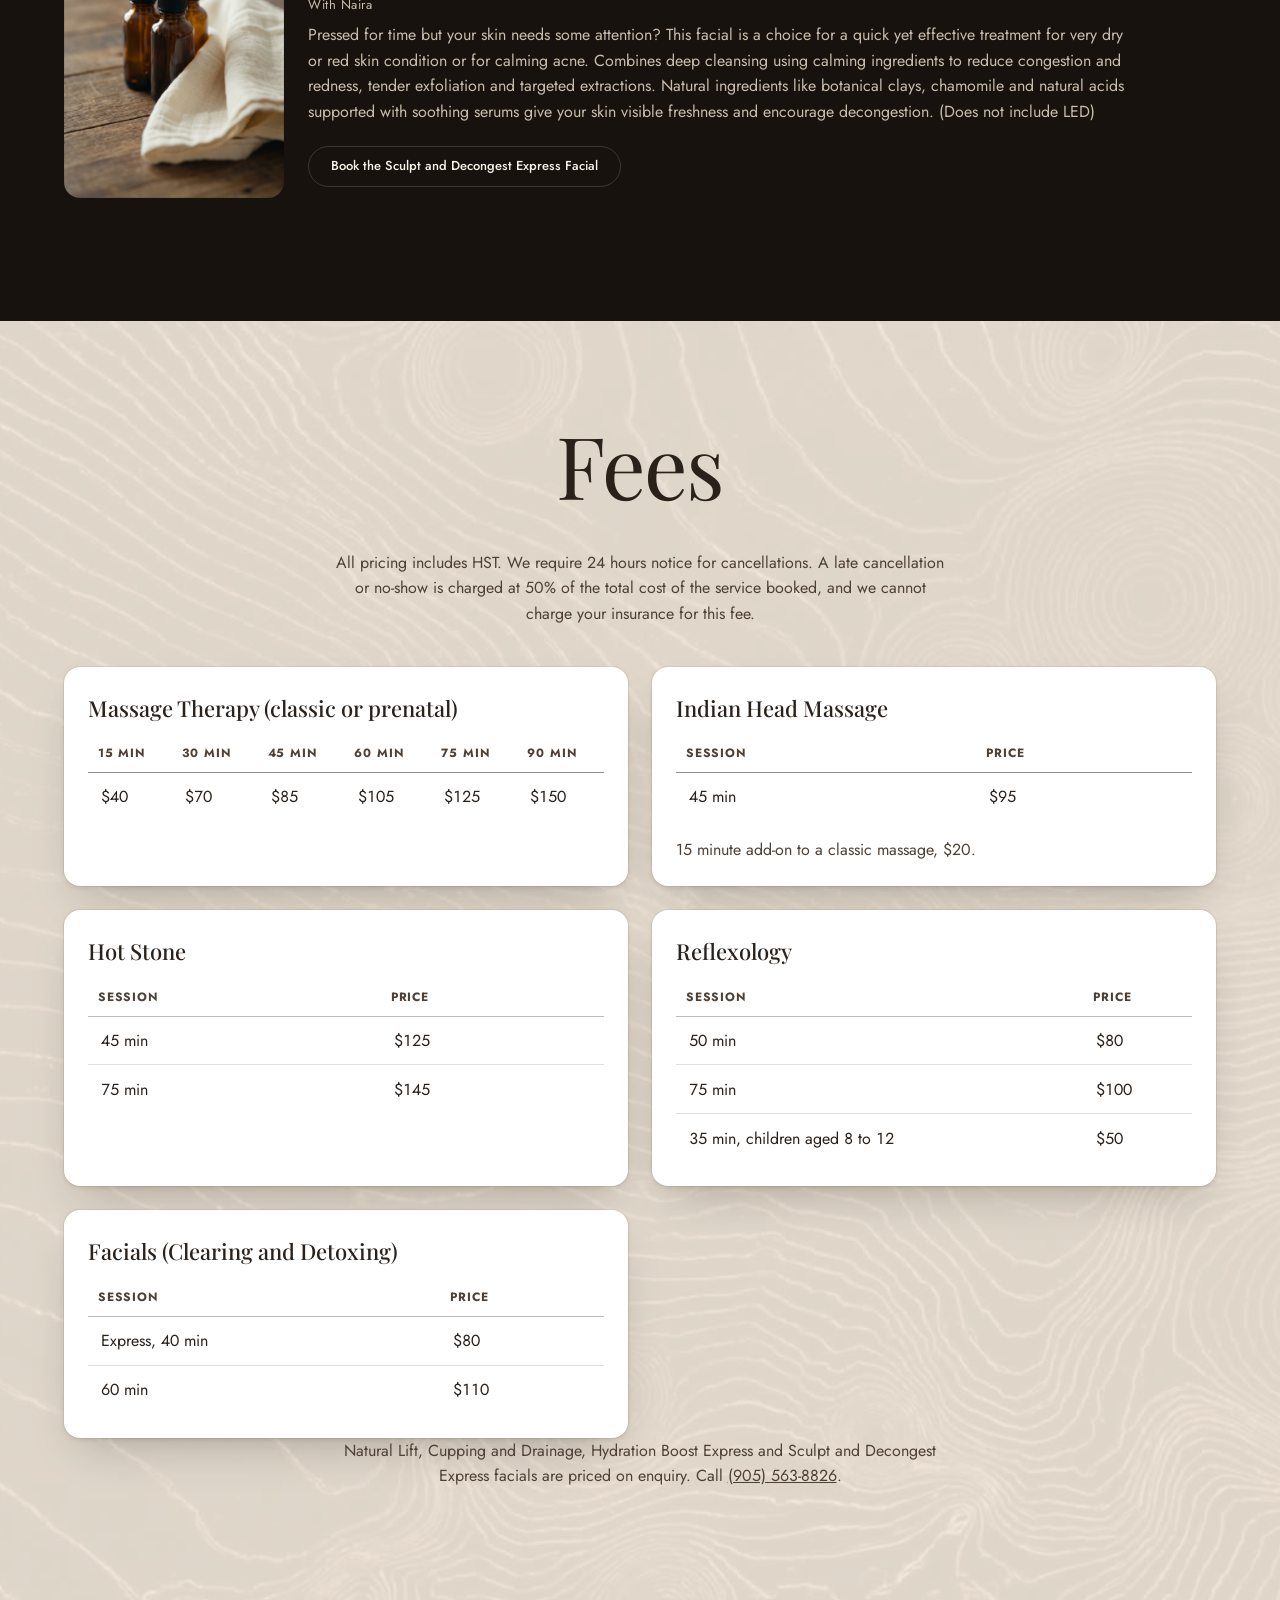
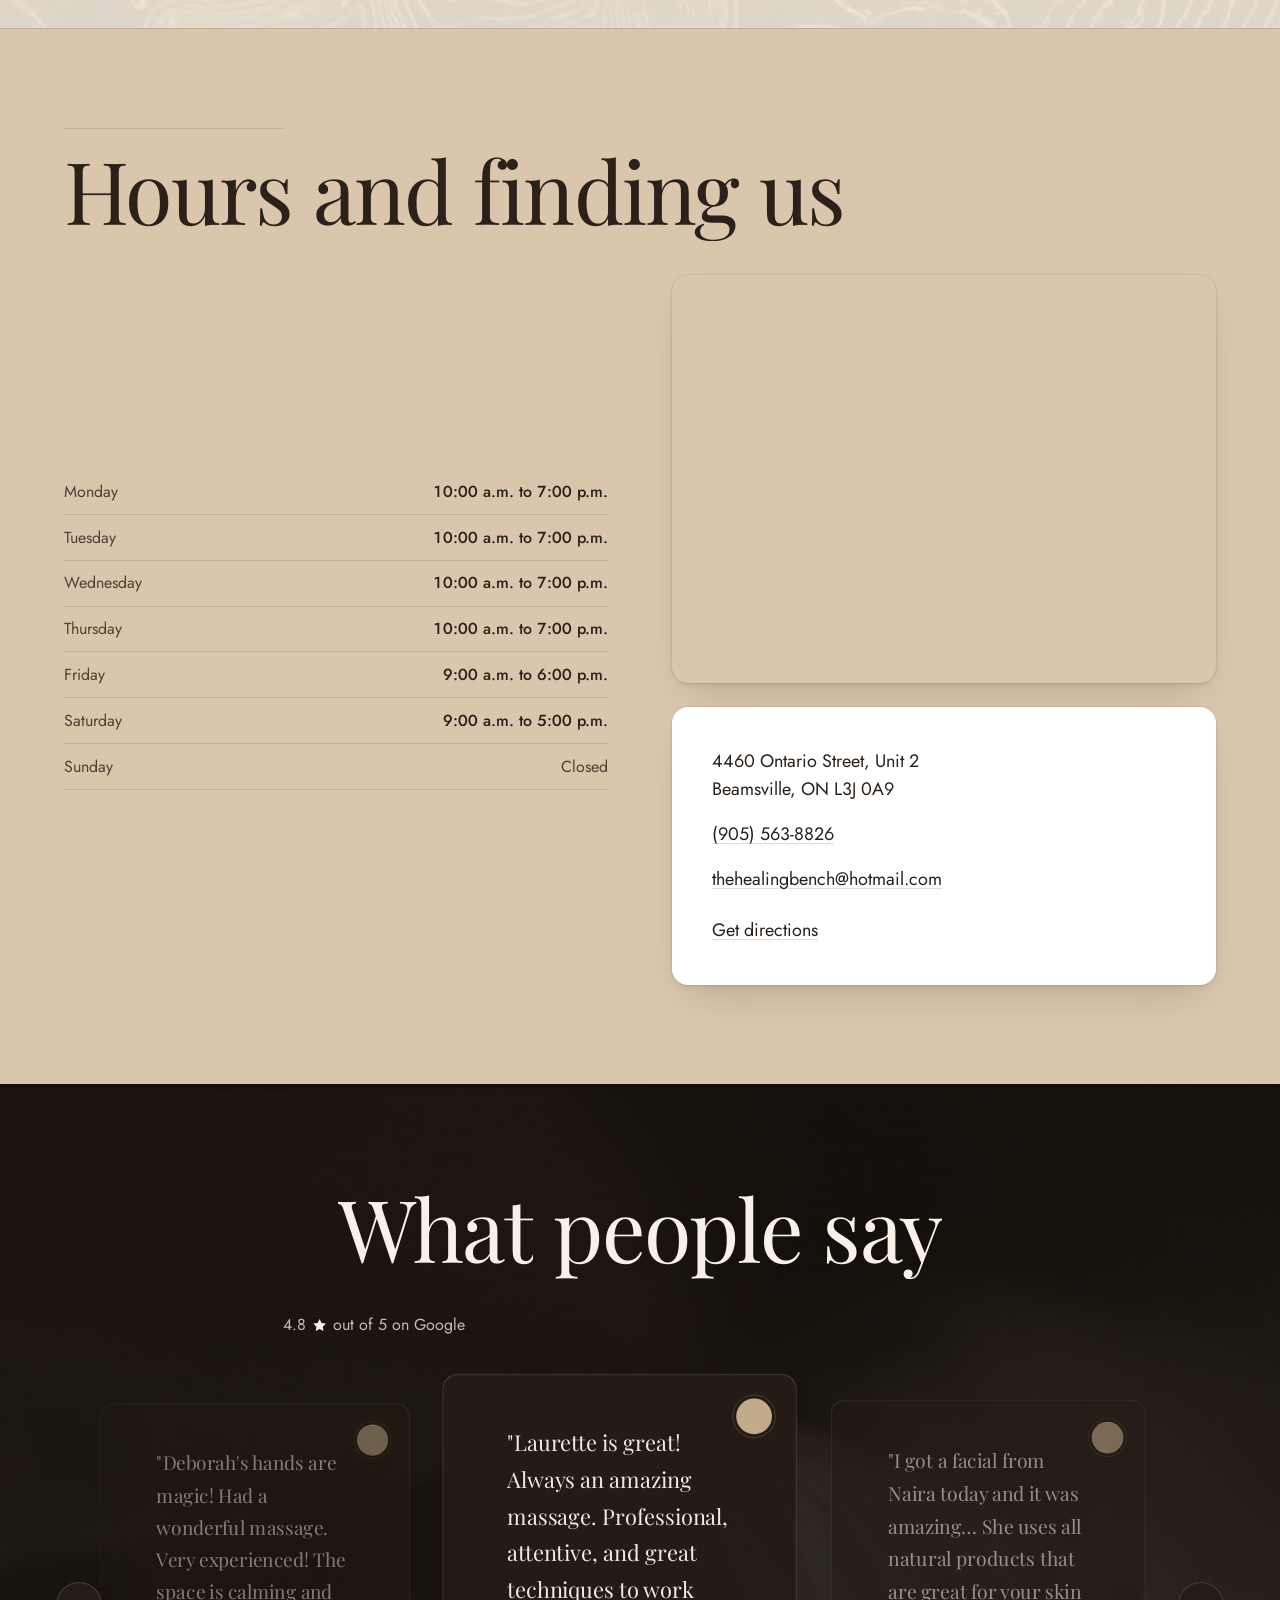
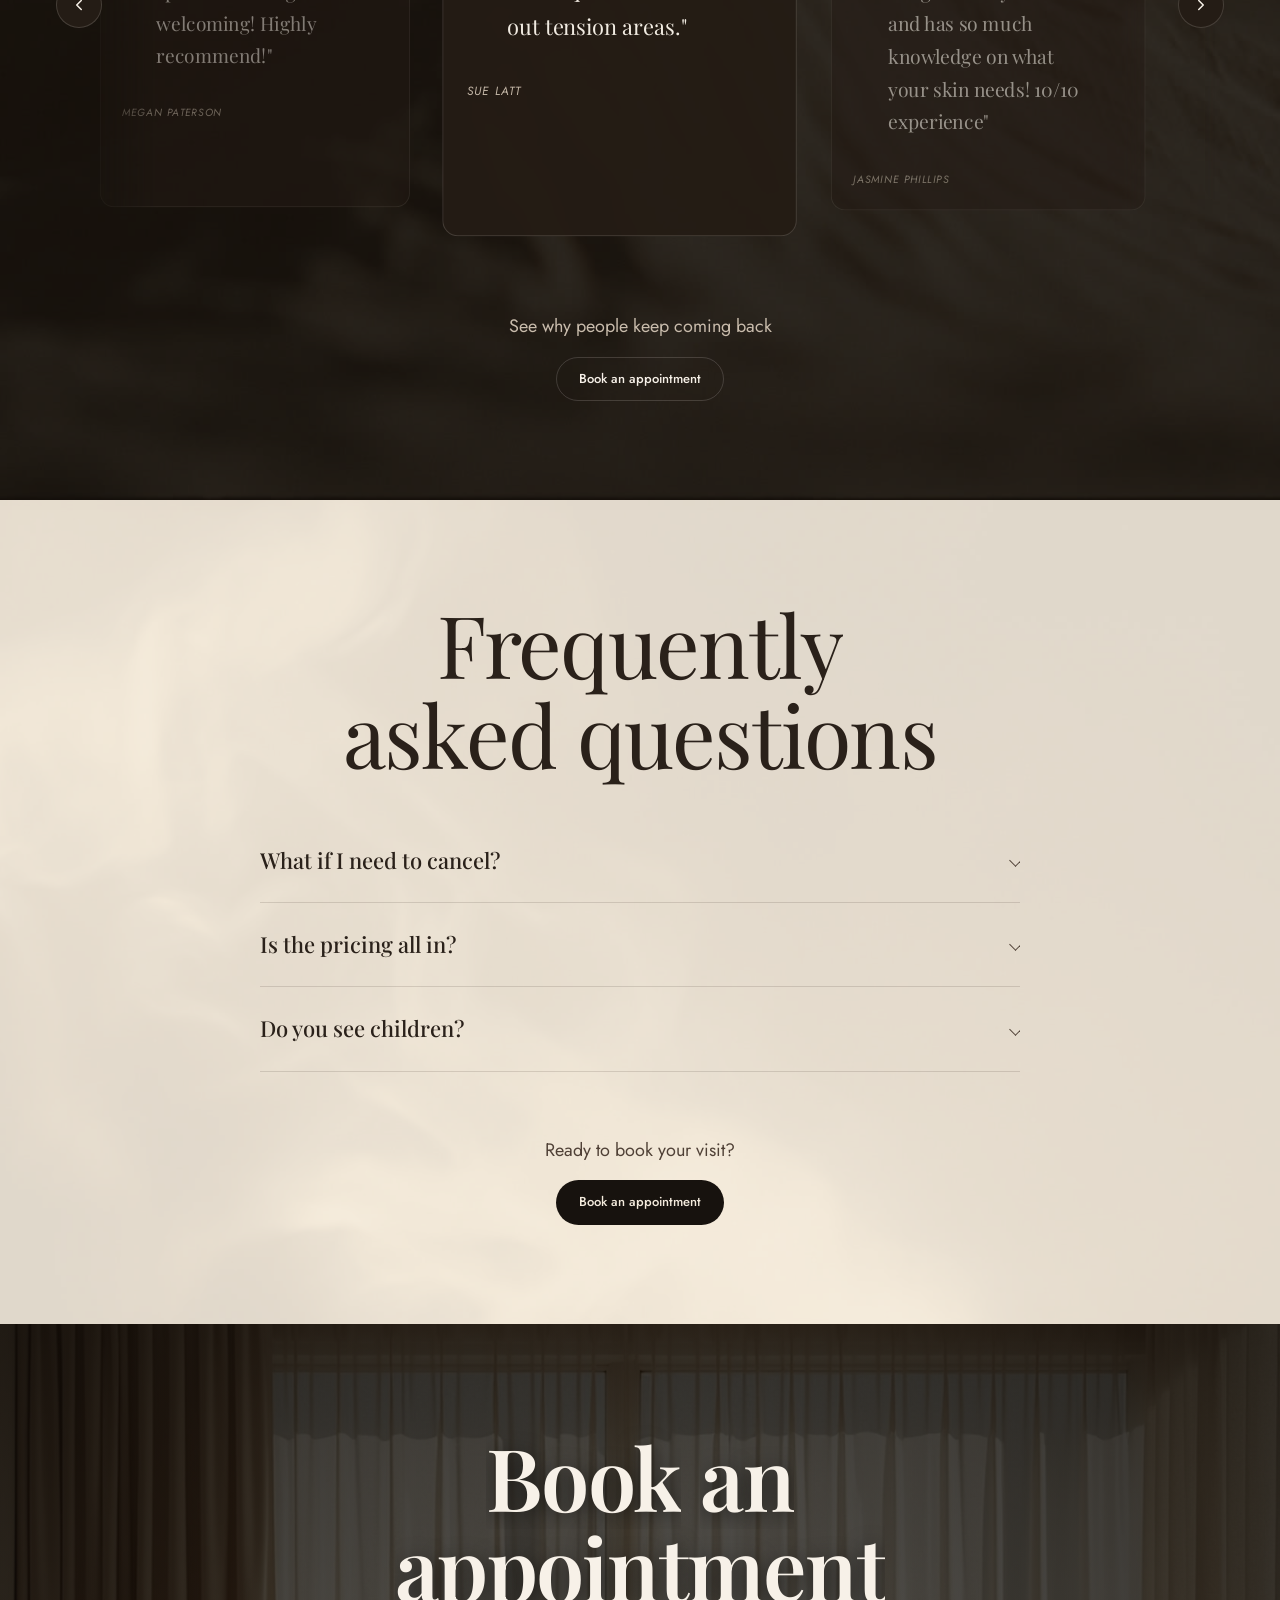
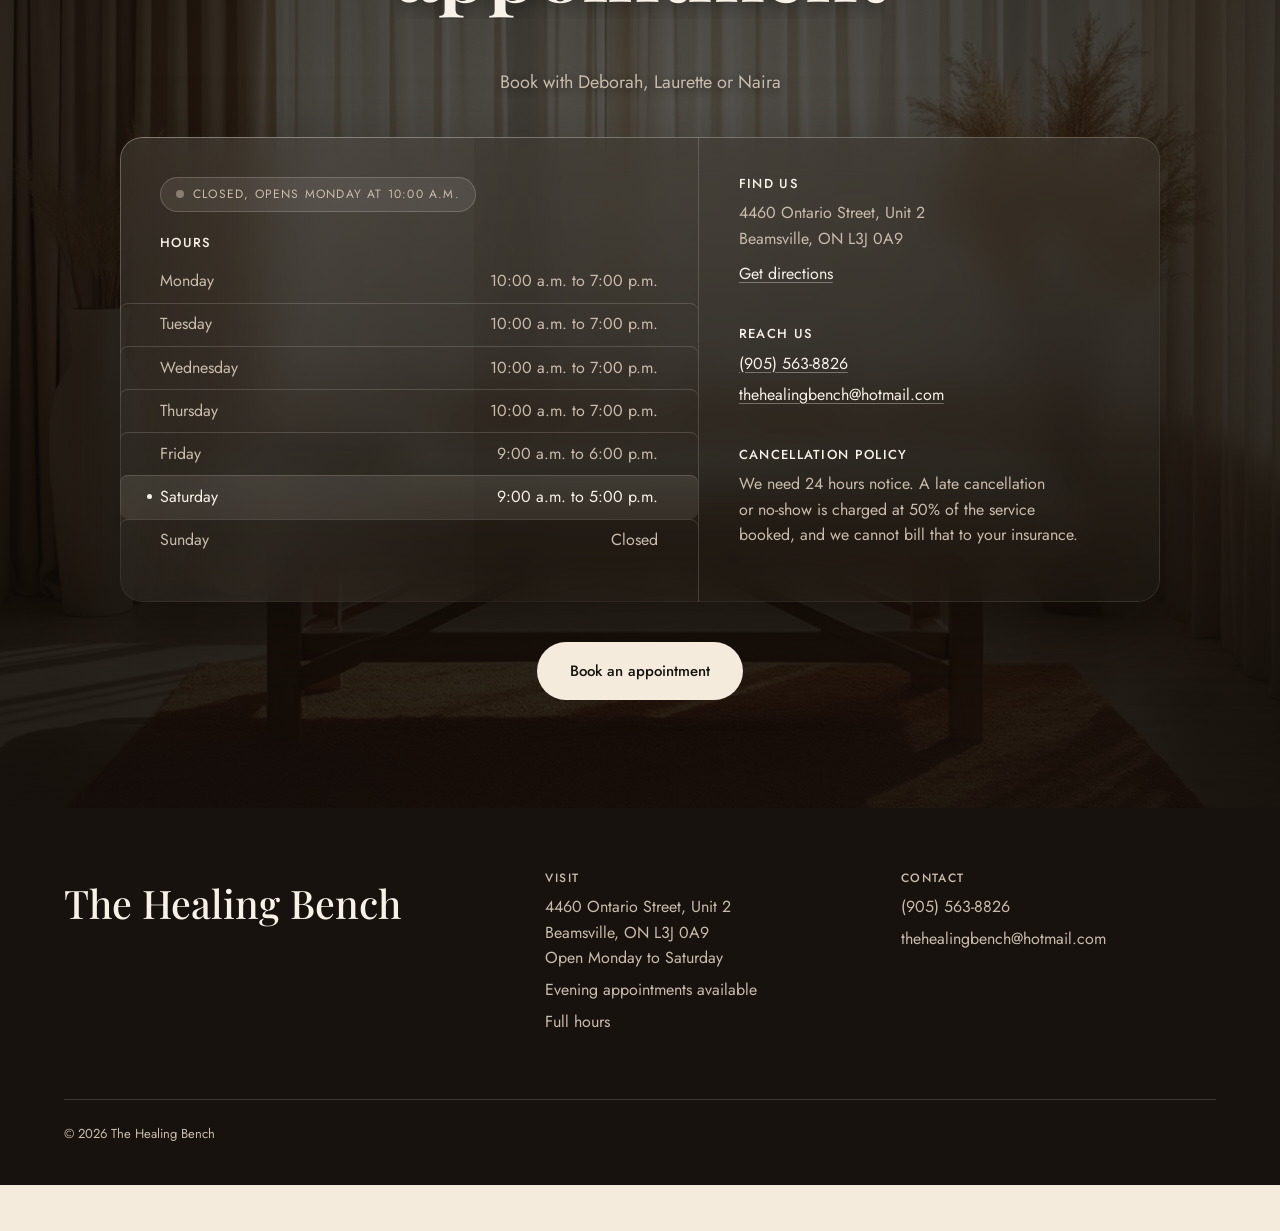
==== commit 23dc6411: "Add the sample site bar Co-Authored-By: Claude Opus 5.5 <noreply@anthropic.com>" ====
--- a/index.html
+++ b/index.html
@@ -1100,5 +1100,6 @@
 
 <script src="film-engine.js" defer></script>
 <script src="site.js" defer></script>
+<link rel="stylesheet" href="mockup-bar.css"><script src="mockup-bar.js" data-business="The Healing Bench" defer></script>
 </body>
 </html>
--- a/styles.css
+++ b/styles.css
@@ -1,19 +1,17 @@
 /* ==========================================================================
-   THE HEALING BENCH. Design system, owned entirely by Agent S.
+   THE HEALING BENCH. Design system.
    Massage therapy and wellness in Beamsville.
 
-   DIRECTION-V3.md is binding on everything visual: warm spa editorial.
-   Alternating warm bands (espresso, tan, cream), Playfair Display for
-   display type, Jost for body and kickers, no mono face anywhere, no
-   chromatic accent anywhere. REDESIGN-PLAN.md and BUILD-CONTRACT-V2.md's
-   "one environment" and Lamborghini/ember palette are superseded on look;
-   their motion contract, file ownership and the copy gate still stand.
-
-   Read before touching this file: DIRECTION-V3.md, BUILD-CONTRACT-V2.md
-   (DOM/motion sections only), haydn-house-style. Phone first at 390px,
-   then widened. Animate only transform and opacity; never filter, width,
-   height, top or left, for anything continuous. Discrete hover/state
-   changes on colour are fine.
+   The visual direction is warm spa editorial: alternating warm bands
+   (espresso, tan, cream), Playfair Display for display type, Jost for
+   body and kickers, no mono face anywhere, no chromatic accent anywhere.
+   An earlier "one environment" concept and its Lamborghini/ember palette
+   are superseded on look; the motion rules and the copy gate still stand.
+
+   Phone first at 390px, then widened, and written to the house style.
+   Animate only transform and opacity; never filter, width, height, top
+   or left, for anything continuous. Discrete hover/state changes on
+   colour are fine.
    ========================================================================== */
 
 /* --------------------------------------------------------------------------
@@ -103,7 +101,7 @@
   border-collapse: collapse;
 }
 
-/* No chromatic accent anywhere per DIRECTION-V3: text selection stays a
+/* No chromatic accent anywhere: text selection stays a
    neutral warm tan tint, never the removed ember token. */
 ::selection {
   background: rgba(217, 198, 172, .6);
@@ -112,12 +110,12 @@
 
 /* --------------------------------------------------------------------------
    1. TOKENS
-   The exact DIRECTION-V3 palette and fonts, character for character, plus
+   The palette and fonts, character for character, plus
    an internal-only scale nothing outside this file needs to reference.
    -------------------------------------------------------------------------- */
 
 :root {
-  /* Palette, from DIRECTION-V3.md, verbatim. */
+  /* Palette. */
   --espresso: #17120E;
   --espresso-deep: #0E0B08;
   --tan: #D9C6AC;
@@ -136,9 +134,9 @@
   --line: rgba(42, 33, 26, .14);
   --line-dark: rgba(247, 241, 232, .16);
 
-  /* Derived, not in the direction doc but needed to build it out: a raised
-     dark-ground card fill (DIRECTION-V3 defines --card for tan/cream only
-     and says dark-ground cards carry no shadow, which still leaves them
+  /* Derived, not part of the core palette but needed to build it out: a
+     raised dark-ground card fill (--card is defined for tan/cream only
+     and dark-ground cards carry no shadow, which still leaves them
      needing a fill distinct from the espresso ground behind them), a
      warm shadow for light-ground cards, and a couple of tan/cream steps
      for internal contrast (table stripes, hairline panels). */
@@ -177,7 +175,7 @@
   /* Kept as an alias for anywhere still reading the old flat name. */
   --shadow-warm: var(--shadow-card-cream);
 
-  /* Fonts, DIRECTION-V3 verbatim. Fraunces, Karla, IBM Plex Mono, Bricolage
+  /* Fonts. Fraunces, Karla, IBM Plex Mono, Bricolage
      Grotesque and Space Mono must never appear in this file. */
   --font-display: 'Playfair Display', Georgia, serif;
   --font-body: 'Jost', system-ui, sans-serif;
@@ -187,8 +185,8 @@
   --gutter: clamp(20px, 5vw, 72px);
   --measure: 62ch;
 
-  /* Internal spacing and radius scale. Two-tier radius policy per
-     DIRECTION-V3: 16px on every card and image, a full pill (999px) on
+  /* Internal spacing and radius scale. Two-tier radius policy:
+     16px on every card and image, a full pill (999px) on
      every control, nothing in between. Full-bleed hero/book photography
      is the one deliberate exception, styled at 0 further down. */
   --space-2xs: 6px;
@@ -207,12 +205,12 @@
 
   /* Type scale, phone value first, desktop second, all clamp()-built in
      rem so a visitor's own root size still scales the page. Sizes hold
-     the v2 floors DIRECTION-V3 reaffirms: body 17/18px, section heading
+     the established v2 floors: body 17/18px, section heading
      40px phone up to 88px desktop. Nothing here dips under 15px except
-     the kicker, which DIRECTION-V3 sets at 12 to 13px by name. */
+     the kicker, deliberately set at 12 to 13px. */
   --fs-kicker:    clamp(.75rem, .72rem + .12vw, .8125rem);   /* 12 -> 13px */
   --fs-sm:        clamp(.9375rem, .9rem + .18vw, 1rem);       /* 15 -> 16px */
-  --fs-base:      clamp(1.0625rem, 1.02rem + .2vw, 1.125rem); /* 17 -> 18px, contract floor */
+  --fs-base:      clamp(1.0625rem, 1.02rem + .2vw, 1.125rem); /* 17 -> 18px, body floor */
   --fs-md:        clamp(1.1875rem, 1.1rem + .38vw, 1.375rem); /* 19 -> 22px */
   --fs-card-name: clamp(1.25rem, 1.16rem + .4vw, 1.5rem);     /* 20 -> 24px, image-card captions */
   --fs-row-name:  clamp(1.375rem, 1.2rem + .8vw, 2rem);       /* 22 -> 32px, list/group headings */
@@ -249,8 +247,8 @@
 
 /* --------------------------------------------------------------------------
    2. GROUND CONTEXT
-   The alternating warm-band rhythm, DIRECTION-V3's defining structural
-   move. Agent M puts exactly one of three real classes on each section,
+   The alternating warm-band rhythm, the page's defining structural
+   move. The markup puts exactly one of three real classes on each section,
    .tone-espresso / .tone-tan / .tone-cream, which is the actual switch;
    the section ids and the .ground-* aliases below are kept as a second
    way in, so the same result holds even if a class is ever missing.
@@ -259,7 +257,7 @@
    shadow, and the two button-fill roles), which every component below
    reads instead of hardcoding a light or dark assumption: a card, a
    button or a rule never needs to know which band it is in. No two
-   neighbours share a ground, per the exact order in DIRECTION-V3.md:
+   neighbours share a ground, in this exact order:
    hero espresso (photographic), about tan, practitioners cream,
    treatments espresso, fees cream, visit tan, reviews espresso, faq
    cream, book espresso (photographic).
@@ -324,7 +322,7 @@
   color: var(--ground-ink);
 }
 
-/* Band transitions are hard edges, never gradients, per DIRECTION-V3. No
+/* Band transitions are hard edges, never gradients. No
    rule is needed at most seams: an espresso band next to a light one is
    an 11-17:1 luminance jump, plainly a seam on its own. The one place
    that needs help is a light-to-light seam: --tan and --cream measure
@@ -358,9 +356,9 @@
   color: inherit;
 }
 
-/* 400 is the default per DIRECTION-V3 ("Playfair Display 400 for big
-   display, 500 and 600 only where a heading must hold against a busy
-   photograph"). Section headings read fine at 400 on a flat band; the
+/* 400 is the default: Playfair Display 400 for big display, 500 and
+   600 only where a heading must hold against a busy photograph.
+   Section headings read fine at 400 on a flat band; the
    two headings that sit over real footage (the hero, the book CTA) step
    up to weight below. */
 h1, h2 { font-weight: 400; }
@@ -445,7 +443,7 @@
   color: var(--ground-ink-soft, var(--ink-soft));
 }
 
-/* Kickers: uppercase Jost, wide tracking, 12 to 13px, per DIRECTION-V3.
+/* Kickers: uppercase Jost, wide tracking, 12 to 13px.
    This is the one small label size on the page; nothing else drops
    under 15px. No mono face anywhere. */
 .kicker, .eyebrow {
@@ -479,12 +477,12 @@
 
 /* --------------------------------------------------------------------------
    3A. WORD-MASK HEADING REVEAL, data-split="words"
-   Every h2 carries data-split="words" per the motion contract. Agent J
-   wraps each word in a .word-mask span at runtime (site.js's
-   splitWords()), each one wrapping a .word-mask__inner span, and adds
-   .in to the heading itself once it enters view; the full string stays
-   in the DOM for screen readers via the heading's own text plus (if J
-   chooses) an aria-label duplicate. Purely additive: an unsplit heading
+   Every h2 carries data-split="words". site.js wraps each word in a
+   .word-mask span at runtime (splitWords()), each one wrapping a
+   .word-mask__inner span, and adds .in to the heading itself once it
+   enters view; the full string stays in the DOM for screen readers via
+   the heading's own text plus an optional aria-label duplicate. Purely
+   additive: an unsplit heading
    with no .word-mask children renders exactly as a plain heading, so
    this never depends on the split actually having run. Transform and
    opacity only. (These selectors previously read .mask / .mask > span,
@@ -532,15 +530,15 @@
 
 /* --------------------------------------------------------------------------
    4A. SECTION LABEL: .slabel (data-reveal) THEN .shead AS SIBLINGS
-   The real markup is BUILD-CONTRACT-V2's device (.slabel > .slabel__n +
+   The real markup is a three-part device (.slabel > .slabel__n +
    .slabel__glyph + .slabel__rule, then a sibling <h2 class="shead">), not
-   wrapped in any .section__head container. DIRECTION-V3 retires the
-   numbered index and the cairn-as-label-glyph, so .slabel__n and
+   wrapped in any .section__head container. The numbered index and the
+   cairn-as-label-glyph are retired, so .slabel__n and
    .slabel__glyph are hidden here rather than removed from markup — the
    cairn stays reserved for the hero crest, the header brand and the
    favicon only. .slabel itself collapses to nothing on a centred section
    and survives only as the self-drawing hairline on the two split-layout
-   sections (About, Visit), which is the one place DIRECTION-V3 keeps it.
+   sections (About, Visit), which is the one place it is kept.
    .shead is centred by default and left-aligned on those same two
    sections. -------------------------------------------------------------------------- */
 
@@ -617,7 +615,7 @@
 }
 
 /* No chromatic accent: focus rings use ink on light grounds and bone on
-   dark, at a 2px offset, per DIRECTION-V3. Scoped by the same ground
+   dark, at a 2px offset. Scoped by the same ground
    variables everything else reads, so it flips automatically per band. */
 :focus-visible {
   outline: 2px solid var(--ground-ink, var(--ink));
@@ -667,7 +665,7 @@
 
 /* --------------------------------------------------------------------------
    6. THE MARK: THE CAIRN
-   Three stacked stones, Agent M's <symbol id="cairn"> referenced by
+   Three stacked stones, a <symbol id="cairn"> in the markup referenced by
    <use>. Styled here wherever it appears: the hero crest, the header
    brand, and nowhere else in v3 (it drops out of the section label
    device and stays out of the favicon's own markup, which is inline SVG
@@ -779,8 +777,8 @@
   /* .site-header is position: fixed, so .brand's backdrop-filter above
      forces the compositor to re-sample and re-blur whatever sits behind
      the pill on every scroll frame, for as long as the page stays open
-     -- unconditional, at every width, precisely the motion cost a phone
-     GPU feels most and the owner has flagged repeatedly. At the small
+     -- unconditional, at every width, precisely the kind of per-frame
+     cost that shows up as scroll jank on a phone. At the small
      size this pill renders here, a flat fill reads the same as the 10px
      blur, so phones trade the blur for a slightly more opaque version of
      the same fill and skip the per-frame cost entirely. Desktop is
@@ -992,14 +990,22 @@
     overflow-y: auto;
     overscroll-behavior: contain;
     -webkit-overflow-scrolling: touch;
-    /* Measured off the render, not guessed: the worst ground this can
-       sit on is a white pricing card, where .6 composited to #6E6D6B and
-       left opaque bone at 4.6:1 -- over the floor but with nothing in
-       hand. .64 takes that worst case to ~5.2:1 and every darker band to
-       6:1 and up, and 36% of the page still reads through the blur. */
-    background: rgba(14, 11, 8, .64);
-    -webkit-backdrop-filter: blur(20px) saturate(125%);
-    backdrop-filter: blur(20px) saturate(125%);
+    /* Measured off the render, not guessed. The worst ground this can
+       sit on is the interior of a white pricing card in #fees, and no
+       blur helps there: averaging white with white returns white
+       however wide the radius, so the fill alpha alone decides that
+       case. At .6 the card composites to #6E6D6B and holds opaque bone
+       at 4.60:1. .593 is the arithmetic floor for 4.5:1, close enough
+       to an 8-bit rounding edge that it is not worth the tenth, so .6
+       is as light as this panel can honestly go. But because the worst
+       case is blur-independent, the radius was free: 20px down to 8px
+       costs that measurement nothing and is what actually answers the
+       ask, since the page behind now reads as the page rather than as
+       a fog. Saturate eased to 115% so the photographs behind keep
+       their colour without the panel tinting. */
+    background: rgba(14, 11, 8, .6);
+    -webkit-backdrop-filter: blur(8px) saturate(115%);
+    backdrop-filter: blur(8px) saturate(115%);
     border: 0;
     box-shadow: none;
     opacity: 0;
@@ -1016,16 +1022,16 @@
   }
 
   /* Just the type. No row borders, no panel chrome: each link is a line
-     of text that slides in from the left and settles. The negative
-     inline margin lets the current item's plate breathe past the text
-     without pushing the type off the gutter it shares with the page. */
+     of text that slides in from the right and settles. The negative
+     inline margin keeps the hover wash breathing past the text without
+     pushing the type off the gutter it shares with the page. */
   .nav a {
     padding: clamp(9px, 1.5vh, 15px) 12px;
     margin-inline: -12px;
-    /* The current item's plate is the only filled box left in the panel.
-       Capped so it stays a highlighted line of text on a landscape phone
-       instead of a 600px bar running the width of the screen; narrower
-       than any phone in portrait, so it changes nothing there. */
+    /* Caps the hover and focus wash so it stays a highlighted line of
+       text on a landscape phone instead of a 600px bar running the
+       width of the screen; narrower than any phone in portrait, so it
+       changes nothing there. */
     max-width: 420px;
     border: 0;
     border-radius: var(--radius-pill);
@@ -1035,7 +1041,7 @@
     letter-spacing: .07em;
     color: var(--bone);
     opacity: 0;
-    transform: translateX(-24px);
+    transform: translateX(24px);
     transition: opacity .26s var(--ease-out), transform .26s var(--ease-out),
                 color .2s var(--ease-out), background-color .2s var(--ease-out);
     transition-delay: 0s;
@@ -1068,17 +1074,31 @@
   .nav.is-open a:nth-child(8), .nav__list.is-open a:nth-child(8) { transition-delay: 182ms; }
   .nav.is-open a:nth-child(9), .nav__list.is-open a:nth-child(9) { transition-delay: 208ms; }
 
-  /* The one you are on. The desktop treatment is a 14%-bone fill tuned
-     for a narrow pill on an opaque bar; on a translucent ground it
-     lightens the plate and reads as a smudge. Inverted here: the plate
-     darkens (bone would wash out over whatever photograph or cream band
-     happens to be behind it), the type turns tan, and a tan marker sits
-     at the head of the line. Tan on the darkened plate measures 7:1. */
+  /* The one you are on. No plate: a filled box on a panel that has no
+     other filled boxes reads as a button rather than as a position, and
+     it fights the see-through ground this panel is now tuned for. The
+     weight and the tan rule at the head of the line carry it instead.
+
+     `background: none` rather than deleting the declaration: the plate
+     is set on .nav a.is-current outside any media query, so dropping
+     this line would not clear it, it would hand the panel the desktop
+     14%-bone fill and put back a lighter, worse smudge.
+
+     The type stays bone rather than turning tan, and that is forced by
+     the measurement, not a preference. Tan is a mid-tone; on the
+     composited panel over a white pricing card it reads 3.1:1, and the
+     darkened plate was the only reason it ever measured 7:1. With the
+     plate gone no warm accent can pass 4.5:1 here -- the whole ground
+     tops out at 5.18:1 against pure white -- so the colour cue moves
+     into the 3px rule, which is non-text and clears its own 3:1 bar at
+     3.11:1. Bone on the same ground is 4.60:1. The filled box survives
+     on hover and focus only, where it is feedback for a press rather
+     than a permanent mark. */
   .nav a.is-current,
   .nav a[aria-current='true'] {
-    color: var(--tan);
+    color: var(--bone);
     font-weight: 500;
-    background: rgba(14, 11, 8, .5);
+    background: none;
   }
 
   .nav a.is-current::before,
@@ -1096,11 +1116,14 @@
 }
 
 /* Where the blur cannot run the panel is nearly opaque instead: a 60%
-   fill with the page sitting sharp behind it is unreadable. */
+   fill with the page sitting sharp behind it is unreadable. Eased by
+   the same .04 the blurred fill was eased by, so the two move together
+   and this stays comfortably past the point where sharp type behind
+   the panel starts competing with the type on it. */
 @media (max-width: 899.98px) {
   @supports not ((backdrop-filter: blur(1px)) or (-webkit-backdrop-filter: blur(1px))) {
     .nav, .nav__list {
-      background: rgba(14, 11, 8, .95);
+      background: rgba(14, 11, 8, .91);
     }
   }
 }
@@ -1260,13 +1283,13 @@
 /* --------------------------------------------------------------------------
    9. HERO STAGE
    A full-bleed, low-lit treatment film (two source files, portrait and
-   landscape, chosen by Agent F's JS, which also cover-fits each frame
+   landscape, chosen by the film engine, which also cover-fits each frame
    itself as it draws to the canvas — no letterboxing) graded down so it
    supports rather than competes, since
    the footage is AI-generated and does not survive close inspection.
    Above centre: the cairn crest and a quiet wordmark. Below: a kicker, the
-   page's one big serif headline, and one or two pill buttons. Agent F
-   writes --heroOut (0 to 1, over 0.66 of a viewport height) onto
+   page's one big serif headline, and one or two pill buttons. The film
+   engine writes --heroOut (0 to 1, over 0.66 of a viewport height) onto
    #heroStage; this file translates and fades the crest and caption off
    with it. No CSS transition on that translate/opacity, deliberately, so
    it can never fall a frame behind the JS driving it.
@@ -1581,7 +1604,7 @@
 
 /* --------------------------------------------------------------------------
    9B. THE HERO REVEAL, over the settled frame
-   Agent F writes --heroLate (0 to 1 across film progress 0.52 to 0.88)
+   The film engine writes --heroLate (0 to 1 across film progress 0.52 to 0.88)
    onto #heroStage, plus .is-late once it has started. The crest and
    caption leave on --heroOut, which is spent by about film progress
    0.37; this arrives well after they have gone, so the two never share
@@ -1933,7 +1956,7 @@
 }
 
 /* Sized to actually show the cairn glyph each node now contains, per
-   Agent M's real markup (<span class="spine__node"><svg><use
+   the real markup (<span class="spine__node"><svg><use
    href="#cairn"/></svg></span>) — a plain 7px dot from v2 would reduce a
    three-stone mark to an unreadable speck. */
 .spine__node {
@@ -1982,8 +2005,8 @@
 /* --------------------------------------------------------------------------
    11. THE HOLD INTERACTION
    Press and hold the cairn to feel it warm. --heat runs 0 to 1. This is
-   now the one deliberate exception to DIRECTION-V3's "no chromatic
-   accent" rule, by the owner's explicit request: a heated stone reads
+   now the one deliberate exception to the "no chromatic
+   accent" rule: a heated stone reads
    as red, not as a brighter neutral, so the glow now moves off --tan
    toward an ember red (#C2451F, warm and orange-leaning rather than a
    clean fire-engine red) as --heat climbs. It is mixed live off --heat
@@ -1995,7 +2018,7 @@
    the glyph reads as the cool object the heat radiates around rather
    than as material that is itself heating, and staying bone keeps it
    legible against its own reddening glow instead of the two colours
-   converging. Agent M's actual markup replaces the drawn stone body
+   converging. The actual markup replaces the drawn stone body
    with the cairn mark itself (.stone__mark, an <svg><use
    href="#cairn"/></svg>) as the button's one visual, plus its halo; the
    button sits over the photographic backdrop styled in section 15.
@@ -2161,7 +2184,7 @@
    inline style would fight a CSS one targeting the same property rather
    than simply losing to it (the two race on every re-render), so a
    container that carries both data-reveal and data-stagger, which is how
-   Agent M's markup pairs them everywhere, must get its delay from JS
+   the markup pairs them everywhere, must get its delay from JS
    only. A plain data-reveal with no data-stagger just reveals every
    child at once, which is correct for a single-item container (a lone
    .about__copy, .book__frame). */
@@ -2169,7 +2192,7 @@
   transition-delay: 0ms;
 }
 
-/* Agent J's data-stagger: the same fade+rise as [data-reveal], on a
+/* data-stagger: the same fade+rise as [data-reveal], on a
    container whose own JS-written inline transition-delay staggers the
    children. CSS supplies only the base transition and the two end
    states, never a delay value. */
@@ -2193,12 +2216,12 @@
    custom property site.js wrote on scroll, composing with a separate
    continuous idle drift on three of them (formerly section 12D). After
    two rounds of trying to smooth that motion it still read as choppy, so
-   the owner decided he would rather these photographs just held still.
+   these photographs are deliberately still now.
    Both motion sources are gone; scale(1.32) is what is left. It is no
    longer a coverage floor for any travel amplitude — there is no travel
    left to cover — it is simply the crop these images already sat at,
    kept exactly as-is so nothing reframes now that the motion has
-   stopped, and because the owner wants this imagery to read ambient,
+   stopped, and because this imagery is meant to read ambient,
    close-up and still. 12 images carry the attribute today; the Visit
    photograph's replacement (.visit__map, holding a Maps <iframe>, and
    .visit__card) needs no static crop of its own and carries no
@@ -2224,14 +2247,14 @@
    drop. On arrival, [data-reveal].in > * (0,2,0) beat [data-parallax]
    (0,1,0) on genuine specificity rather than source order, so the image
    eased from scale(1.32) down to scale(1) — a zoom with no drop. That
-   zoom-to-rest is the effect the owner likes, but it depended entirely
+   zoom-to-rest is the effect worth keeping, but it depended entirely
    on which rule happened to sit lower in the stylesheet; reordering
    sections would have silently killed it.
 
    This rule states both the start and the end transform directly, at a
    specificity neither of those two rules can beat, so the combined
-   effect no longer depends on source order at all. The owner also asked
-   for the 22px drop back, so the visible entrance is now the drop AND
+   effect no longer depends on source order at all. The 22px drop
+   belongs back with it, so the visible entrance is now the drop AND
    the zoom together, once, on arrival, for: .about__image (inside
    .about__media[data-reveal]), the Treatments opener image (inside
    .treatments__opener[data-reveal]), and .stone-interaction__bg. The
@@ -2492,11 +2515,11 @@
    12D. FORMERLY: AMBIENT DRIFT ON THE LARGE FRAMED PHOTOGRAPHS
    .about__image, .treatments__opener img and .visit__image used to carry
    a slow, continuous Ken Burns-style drift and zoom (ambientDrift +
-   ambientZoom keyframes) on top of the 12A scroll parallax, at the
-   owner's request. Two rounds of retuning that motion — an orbit path,
+   ambientZoom keyframes) on top of the 12A scroll parallax.
+   Two rounds of retuning that motion — an orbit path,
    a split zoom cycle, linear easing to kill the stop-and-restart —
-   still read as choppy, so the owner decided he would rather the
-   photographs simply held still. The keyframes and the animation /
+   still read as choppy, so the photographs are deliberately still
+   instead. The keyframes and the animation /
    animation-delay / will-change declarations that drove them are gone;
    these three images carried no keyframe animation of any kind by the
    end. .visit__image itself is gone now too — 17 swapped that
@@ -2512,13 +2535,13 @@
 
 /* --------------------------------------------------------------------------
    13. SECTION: ABOUT (tan, split layout)
-   Text left, still-linen.jpg right at full column height: a real <img>
-   in .about__media, per Agent M's actual markup (.about__grid >
+   Text left, a portrait photograph right at full column height: a real
+   <img> in .about__media, per the markup (.about__grid >
    .about__copy + .about__media > .about__image). room-1.jpg moved to
-   #heroPoster per Agent M's call (see section 9), so this is
-   still-linen.jpg, the raking-light linen fold: the room being made
-   ready, immediately below the hero. No image smaller than a third of
-   the viewport on desktop, per DIRECTION-V3: the media column runs a
+   #heroPoster (see section 9), so this is still-oil.jpg, a small
+   ceramic bowl of warm massage oil resting on folded linen: the room
+   being made ready, immediately below the hero. No image smaller than a
+   third of the viewport on desktop: the media column runs a
    full half of the grid, never a thumbnail.
    -------------------------------------------------------------------------- */
 
@@ -3257,10 +3280,11 @@
    normal flow, not overlaid on top of it. Markup: .visit__grid >
    .visit__hours + .visit__media > .visit__map + .visit__card.
 
-   This replaces the still-table.jpg photograph (.visit__image, now
-   removed) that used to fill .visit__media edge-to-edge with the card
-   floated over its lower portion, echoing About's split at reduced
-   intensity. That overlay composition doesn't carry over to a map: a
+   This replaces the still-table.jpg photograph (.visit__image, since
+   removed along with the image file itself) that used to fill
+   .visit__media edge-to-edge with the card floated over its lower
+   portion, echoing About's split at reduced intensity. That overlay
+   composition doesn't carry over to a map: a
    card sitting on top of part of an interactive iframe would swallow
    every drag and click that lands on the covered area, so the card now
    sits underneath the map in the stacking order that matters — outside
@@ -3414,13 +3438,13 @@
 
 /* --------------------------------------------------------------------------
    18. SECTION: REVIEWS (espresso, image-card carousel)
-   Dark, borderless-per-DIRECTION-V3-exception raised cards (a hairline
-   border stands in for the shadow DIRECTION-V3 withholds on dark
+   Dark raised cards, shadowless by exception (a hairline
+   border stands in for the shadow withheld on dark
    grounds), each carrying a small circular headshot of the practitioner
    the quote is about, since all three quotes here are the same three
    quotes attributed on the Practitioners cards above.
 
-   Built to Agent J's carousel shape: [data-carousel] is the outer
+   Built to the carousel shape in site.js: [data-carousel] is the outer
    wrapper, [data-carousel-view] the clipping viewport (overflow:hidden,
    nothing else — no padding that would let a card show past its own
    edge), [data-carousel-track] the flex row JS translates as a whole,
@@ -3604,8 +3628,8 @@
    decorative glyph on top of it doubles the punctuation. Pick one; the
    paragraph's own marks are the copy gate's verbatim text and stay,
    this ornament does not. Kept in the DOM (aria-hidden already, so
-   nothing is lost to assistive tech) rather than asking for a markup
-   change, per the file-ownership rule. */
+   nothing is lost to assistive tech) rather than changing the
+   markup. */
 .review-card__mark {
   display: none;
 }
@@ -3702,7 +3726,7 @@
   color: var(--ink-soft);
 }
 
-/* Agent J measured this deliberately: the accordion animates the real
+/* Measured deliberately: the accordion animates the real
    height property, not max-height, because max-height animations either
    overshoot (a large fixed cap) or undershoot (a small one) whenever
    the answer's actual wrapped line count changes at a given viewport
@@ -3760,7 +3784,7 @@
 }
 
 /* The one question on the page that has no answer yet. It is kept rather
-   than removed because the owner wants the gap visible: it invites the
+   than removed because the gap is meant to be visible: it invites the
    client to supply her own words, and her real FAQ questions with them.
    But a raw "[ANSWER TO CONFIRM.]" bracket reads as a defect rather than
    an invitation, so the blank is made to look deliberate instead. Quieter
@@ -3775,15 +3799,15 @@
    20. SECTION: BOOK (espresso, full-bleed photograph, glass closing panel)
    room-2.jpg, the client's own warm treatment room, full-bleed behind
    the closing call to action, echoing the hero's grading so the page
-   visually returns to where it started. Real elements per Agent M's
+   visually returns to where it started. Real elements in the
    markup: .book__stage wraps .book__media (the <img>), .book__scrim
    (a real div, not a pseudo-element) and .container; normal DOM order
    already stacks scrim over photo and content over both, so no z-index
    is load-bearing here, only position for the two absolutely-placed
    layers.
 
-   The detail classes HANDOFF-BOOKING.md section 5 asked for are all
-   below. That handoff proposed four equal columns of text; this does
+   The detail classes for the closing block are all
+   below. An earlier layout proposed four equal columns of text; this does
    not, because four columns of loose type floating on a photograph is
    what made this section read as an afterthought in the first place.
    Instead everything lands inside one smoked-glass panel, the same
@@ -3833,8 +3857,8 @@
    target, the same "lone .about__copy, .book__frame" shape section 12
    already documents — which needs no wrapper and cannot touch the scrim
    or the content it does not own. It does nothing until that attribute
-   is added: CSS-only per this pass, so flagged here for the html agent
-   rather than added by this file. [data-parallax]'s scale(1.32) is
+   is added: this pass is CSS-only, so the markup change is noted here
+   rather than made from this file. [data-parallax]'s scale(1.32) is
    reused directly (not the attribute itself, just its value) for visual
    consistency with the other large feature photographs on the page.
 
@@ -4022,7 +4046,7 @@
 }
 
 /* ---- Live status pill --------------------------------------------------
-   No chromatic accent, per DIRECTION-V3: open and closed are told apart
+   No chromatic accent: open and closed are told apart
    by lightness and by whether the dot breathes, never by a green light.
    [hidden] until initHours() has decided, so a visitor with JS off never
    sees an empty pill making a claim about nothing.
--- a/mockup-bar.css
+++ b/mockup-bar.css
@@ -0,0 +1,20 @@
+.mb{position:fixed;left:0;right:0;bottom:0;z-index:2147483000;box-sizing:border-box;display:flex;flex-wrap:wrap;align-items:center;column-gap:16px;min-height:44px;margin:0;padding:0 max(12px,env(safe-area-inset-right)) env(safe-area-inset-bottom) max(12px,env(safe-area-inset-left));background:#0f1815;color:#ecf1ec;border-top:2px solid #e5b457;font:13px/1.35 system-ui,-apple-system,"Segoe UI",sans-serif;text-align:left}
+.mb p{margin:0}
+.mb-t{flex:1 1 360px;padding:4px 0}
+.mb-t b{font-weight:600}
+.mb-l{display:flex;align-items:center;gap:4px}
+.mb a{display:inline-flex;align-items:center;min-height:44px;padding:0 8px;color:#e5b457;text-decoration:underline;text-underline-offset:3px;white-space:nowrap}
+.mb button{display:inline-flex;align-items:center;justify-content:center;width:44px;height:44px;margin:0;padding:0;border:0;border-radius:6px;background:none;color:#ecf1ec;font:inherit;font-size:22px;line-height:1;cursor:pointer}
+.mb a:hover,.mb button:hover{color:#f3cf7c}
+.mb a:focus-visible,.mb button:focus-visible{outline:2px solid #e5b457;outline-offset:-2px;border-radius:4px}
+html.mb-on{padding-bottom:var(--mb-h,0);scroll-padding-bottom:var(--mb-h,0)}
+@media (max-width:640px){
+.mb{font-size:12px;row-gap:0}
+.mb-t{flex-basis:100%}
+.mb-t span{position:absolute;width:1px;height:1px;overflow:hidden;clip-path:inset(50%);white-space:nowrap}
+.mb-l{flex:1}
+.mb button{margin-left:auto}
+}
+@media (prefers-reduced-motion:no-preference){.mb{animation:mb-in .4s cubic-bezier(.16,1,.3,1) backwards}}
+@keyframes mb-in{from{transform:translateY(100%)}}
+@media print{.mb{display:none}}
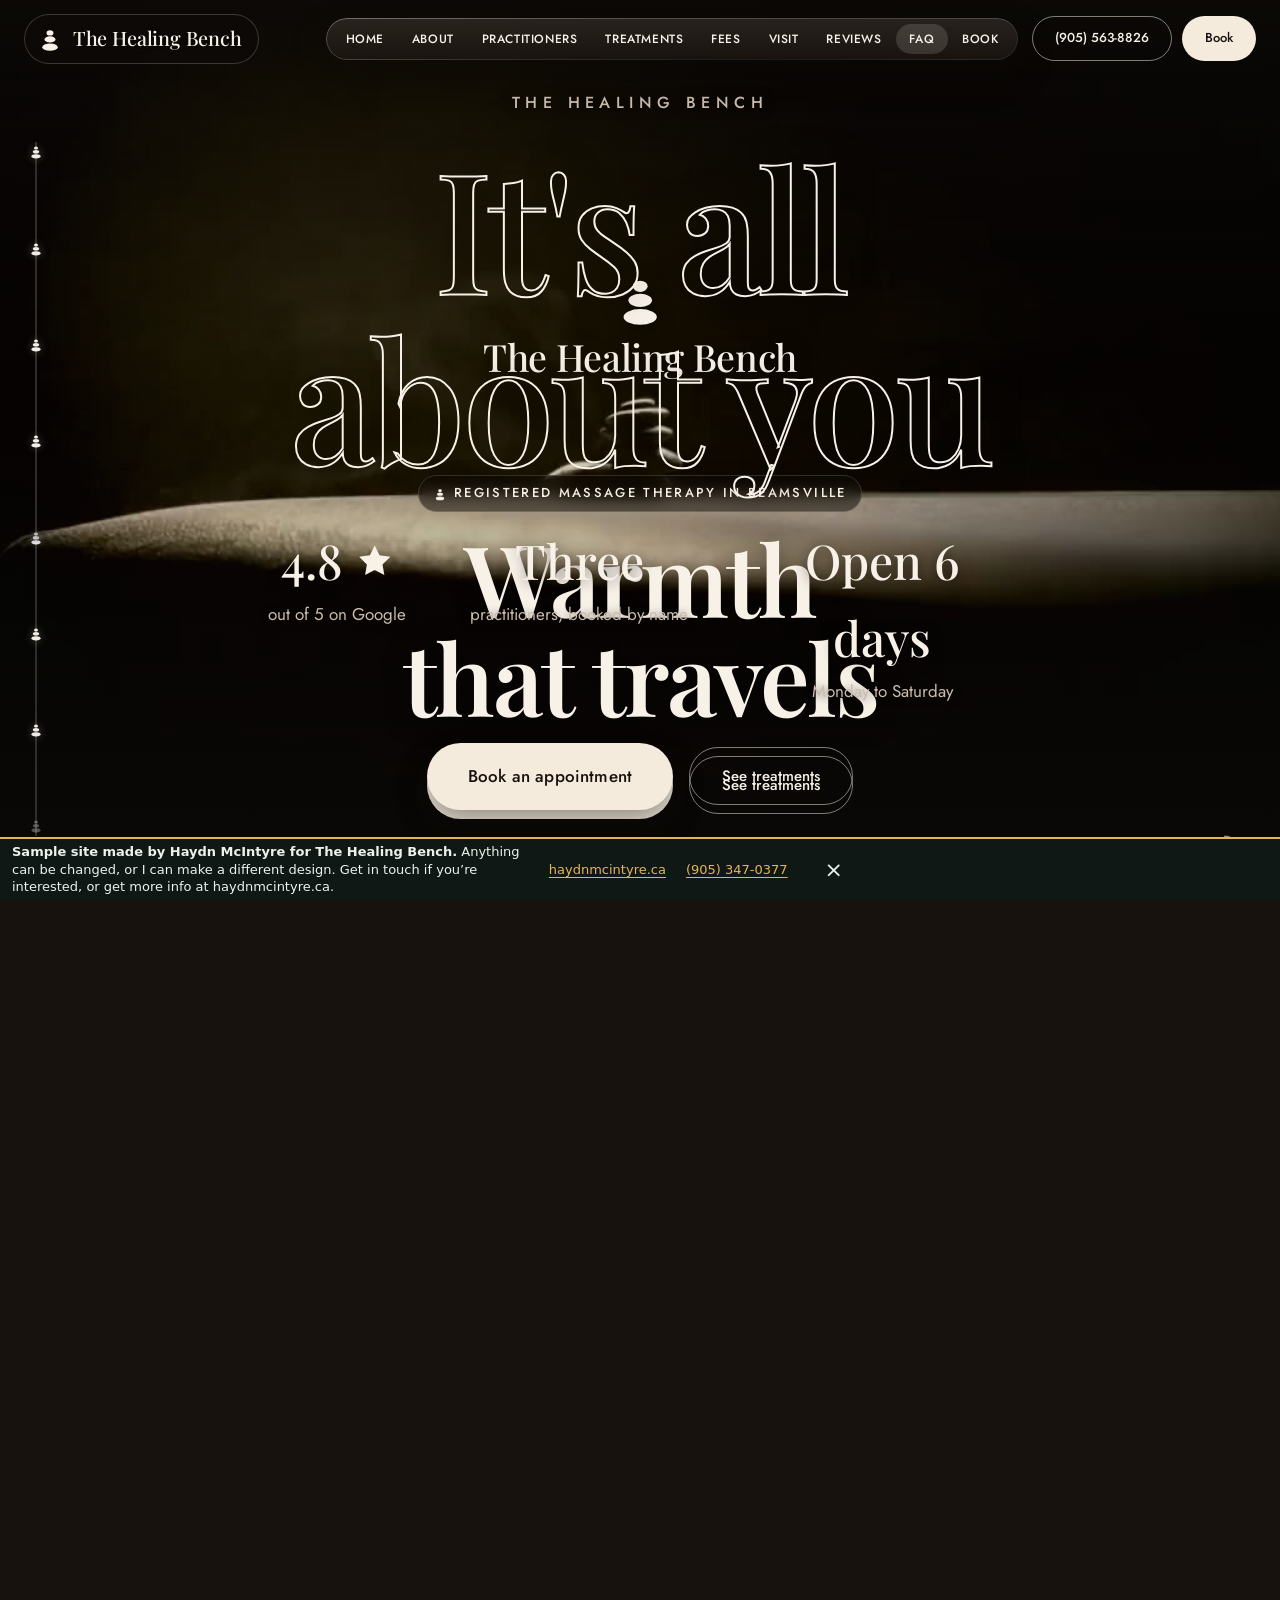
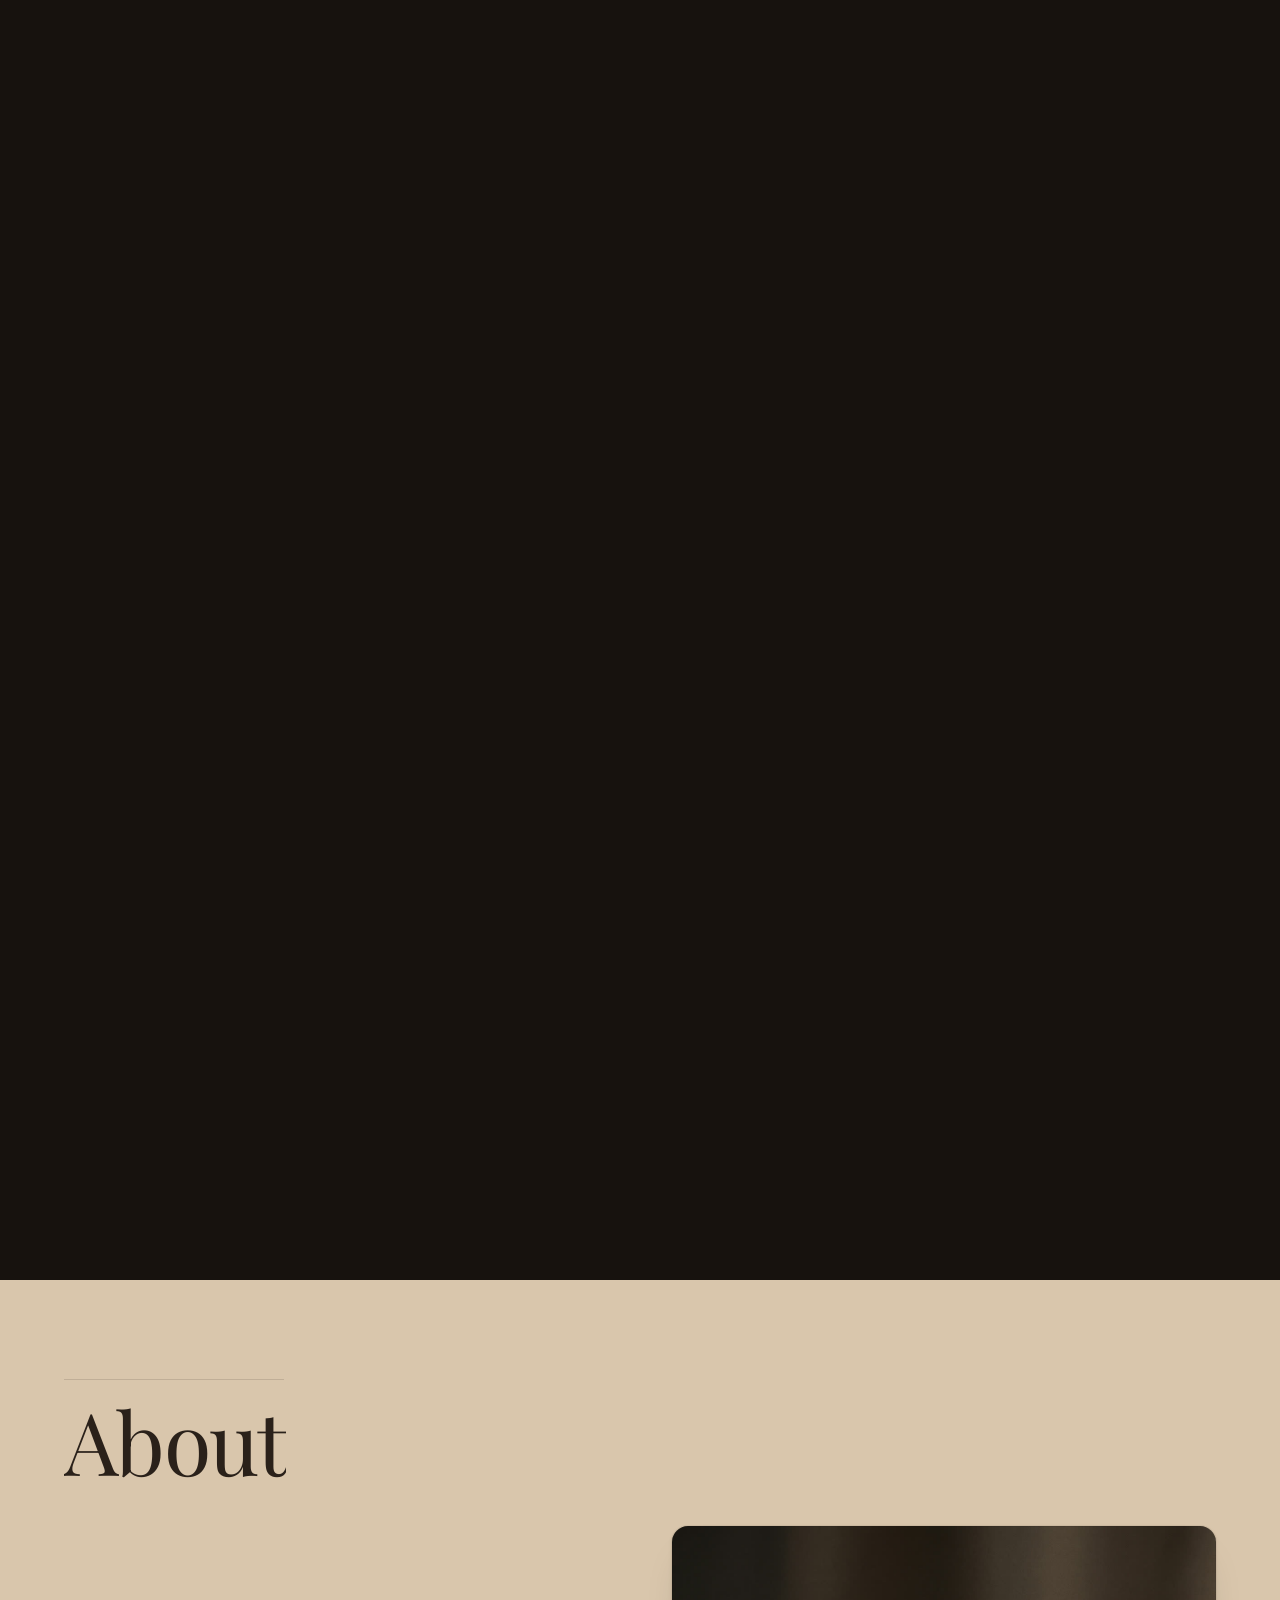
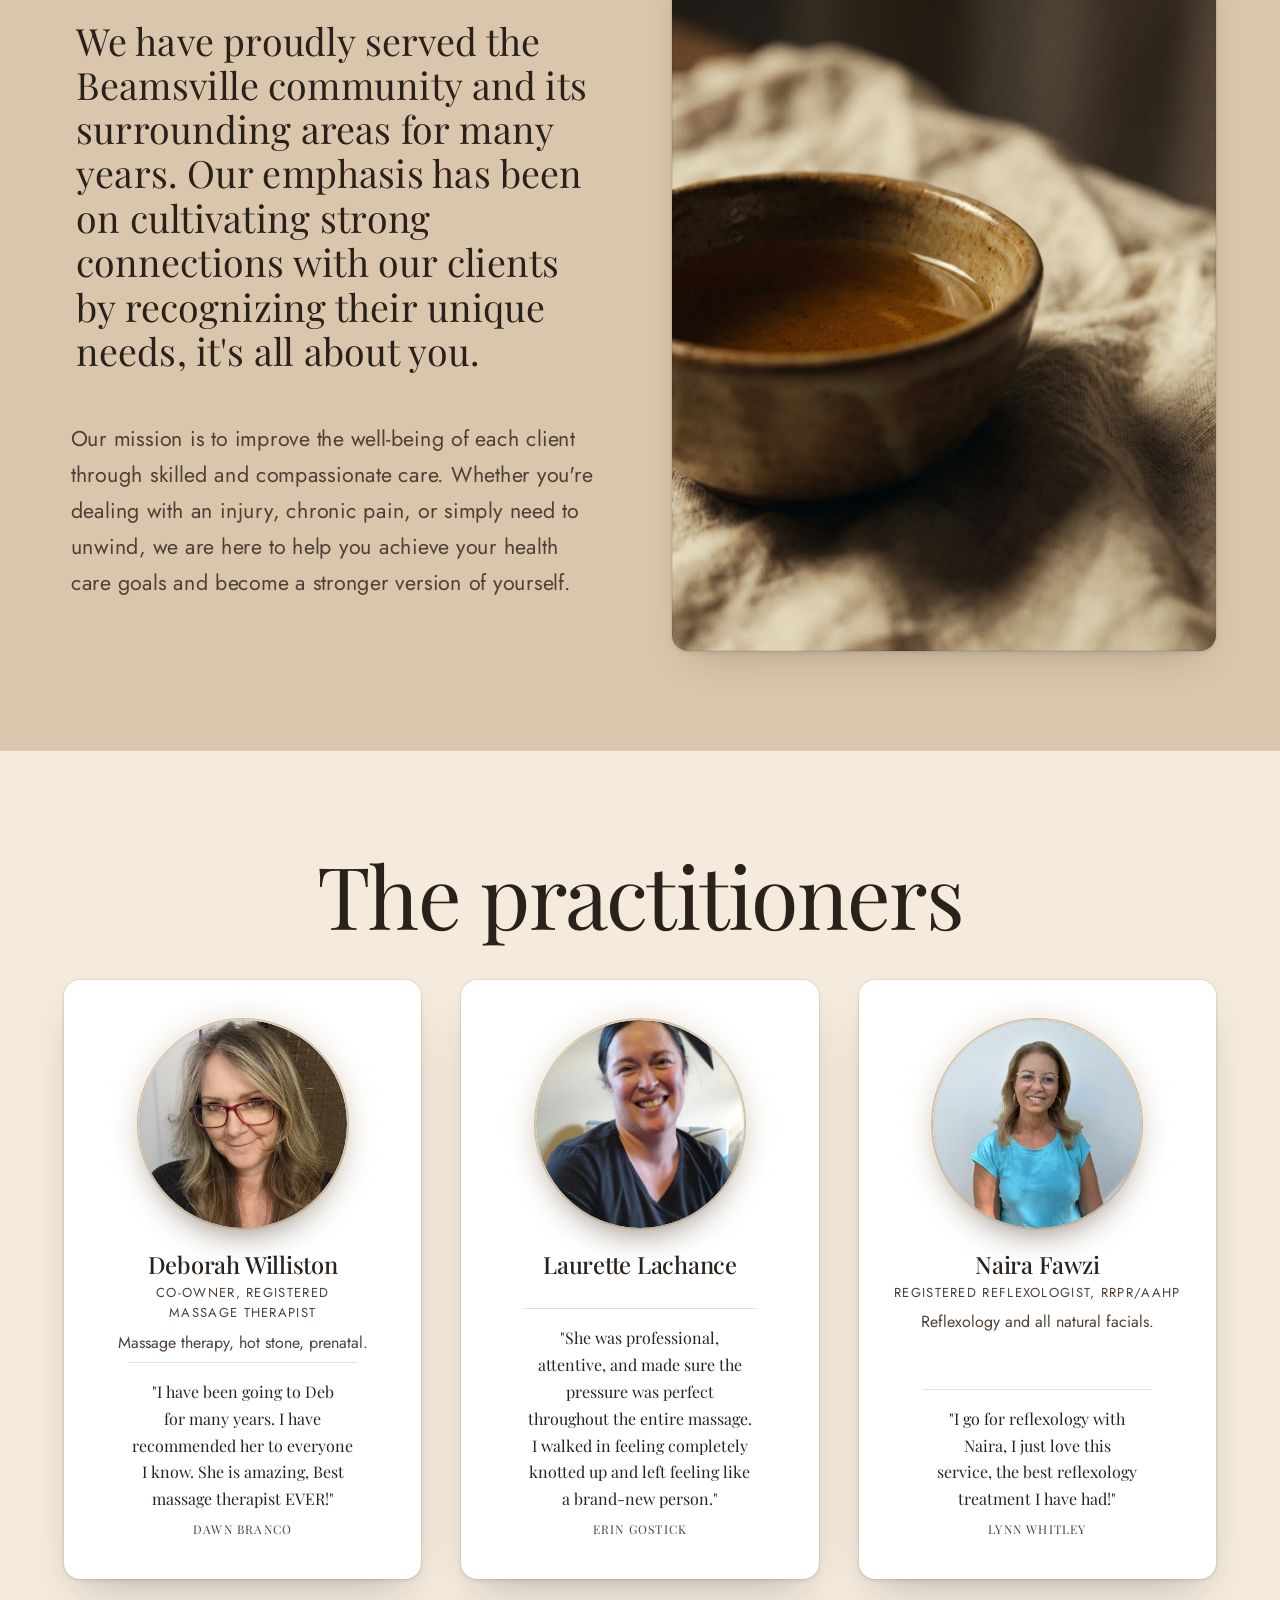
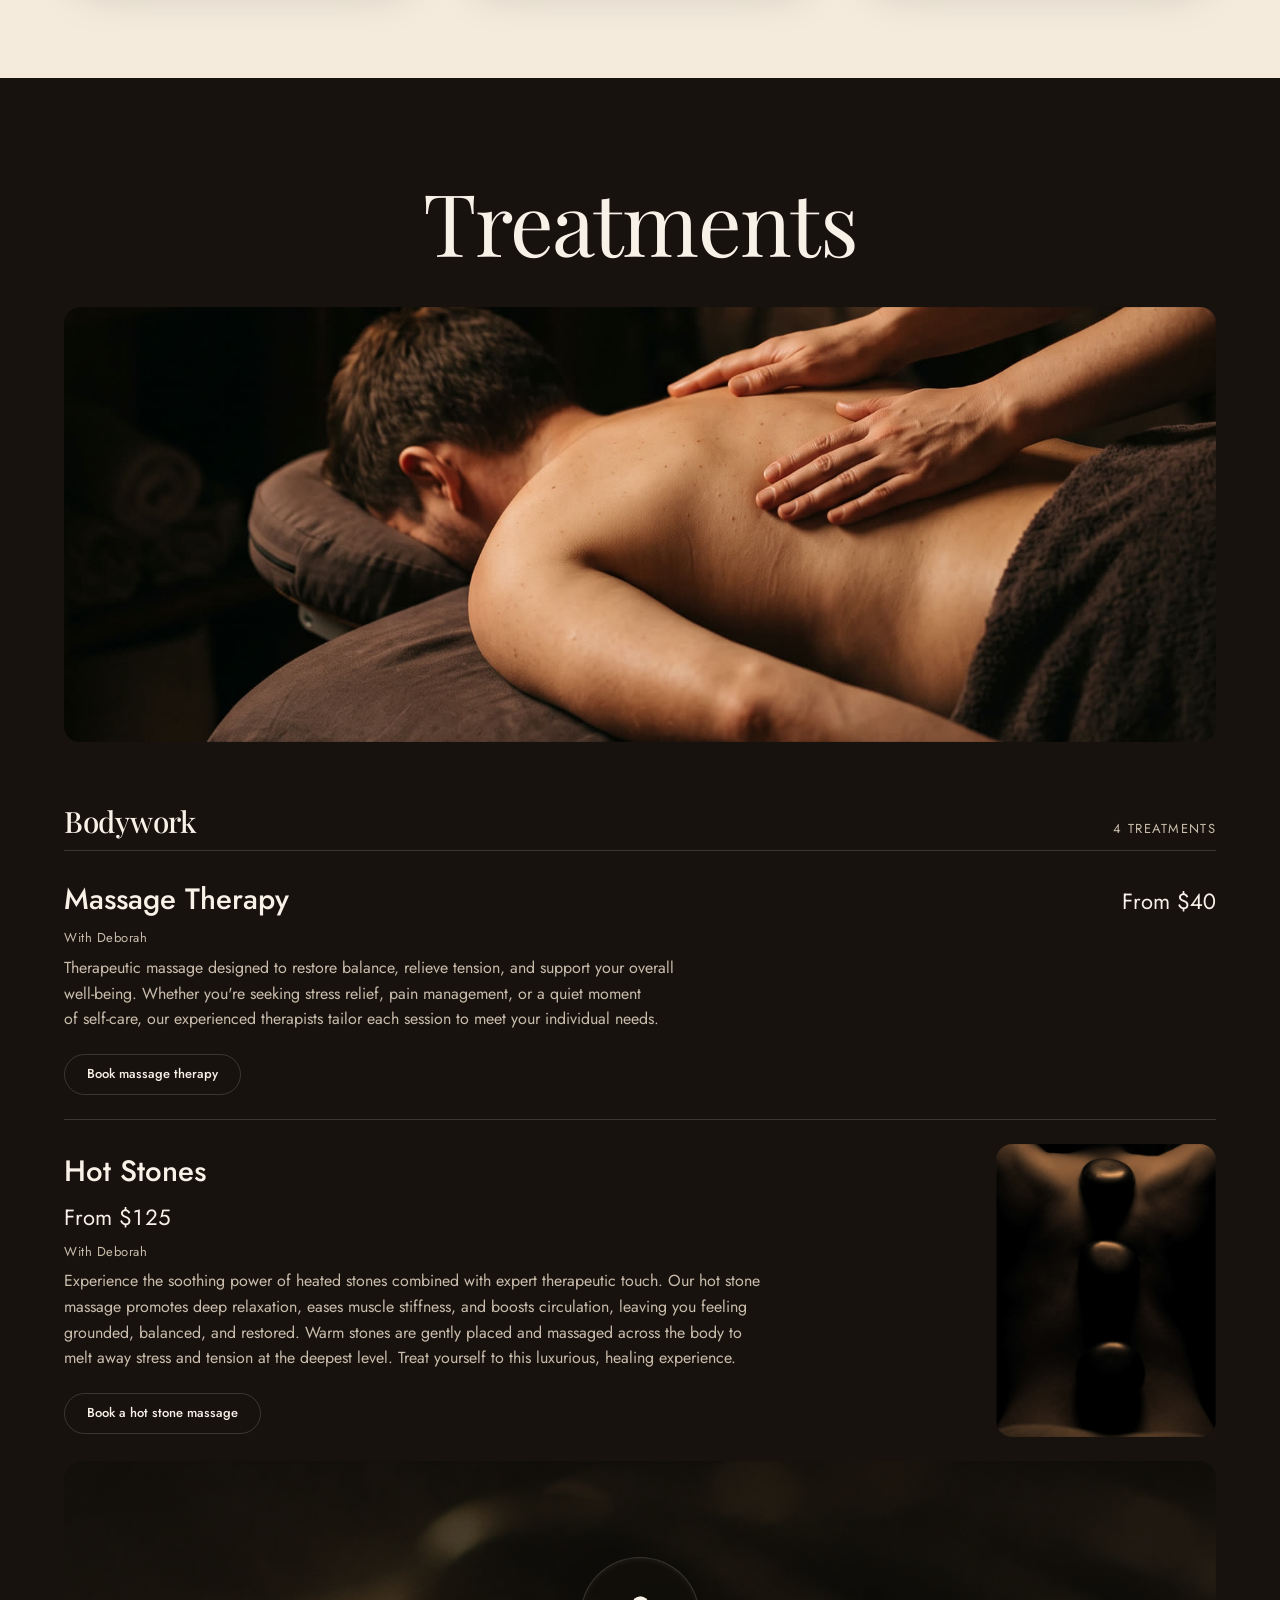
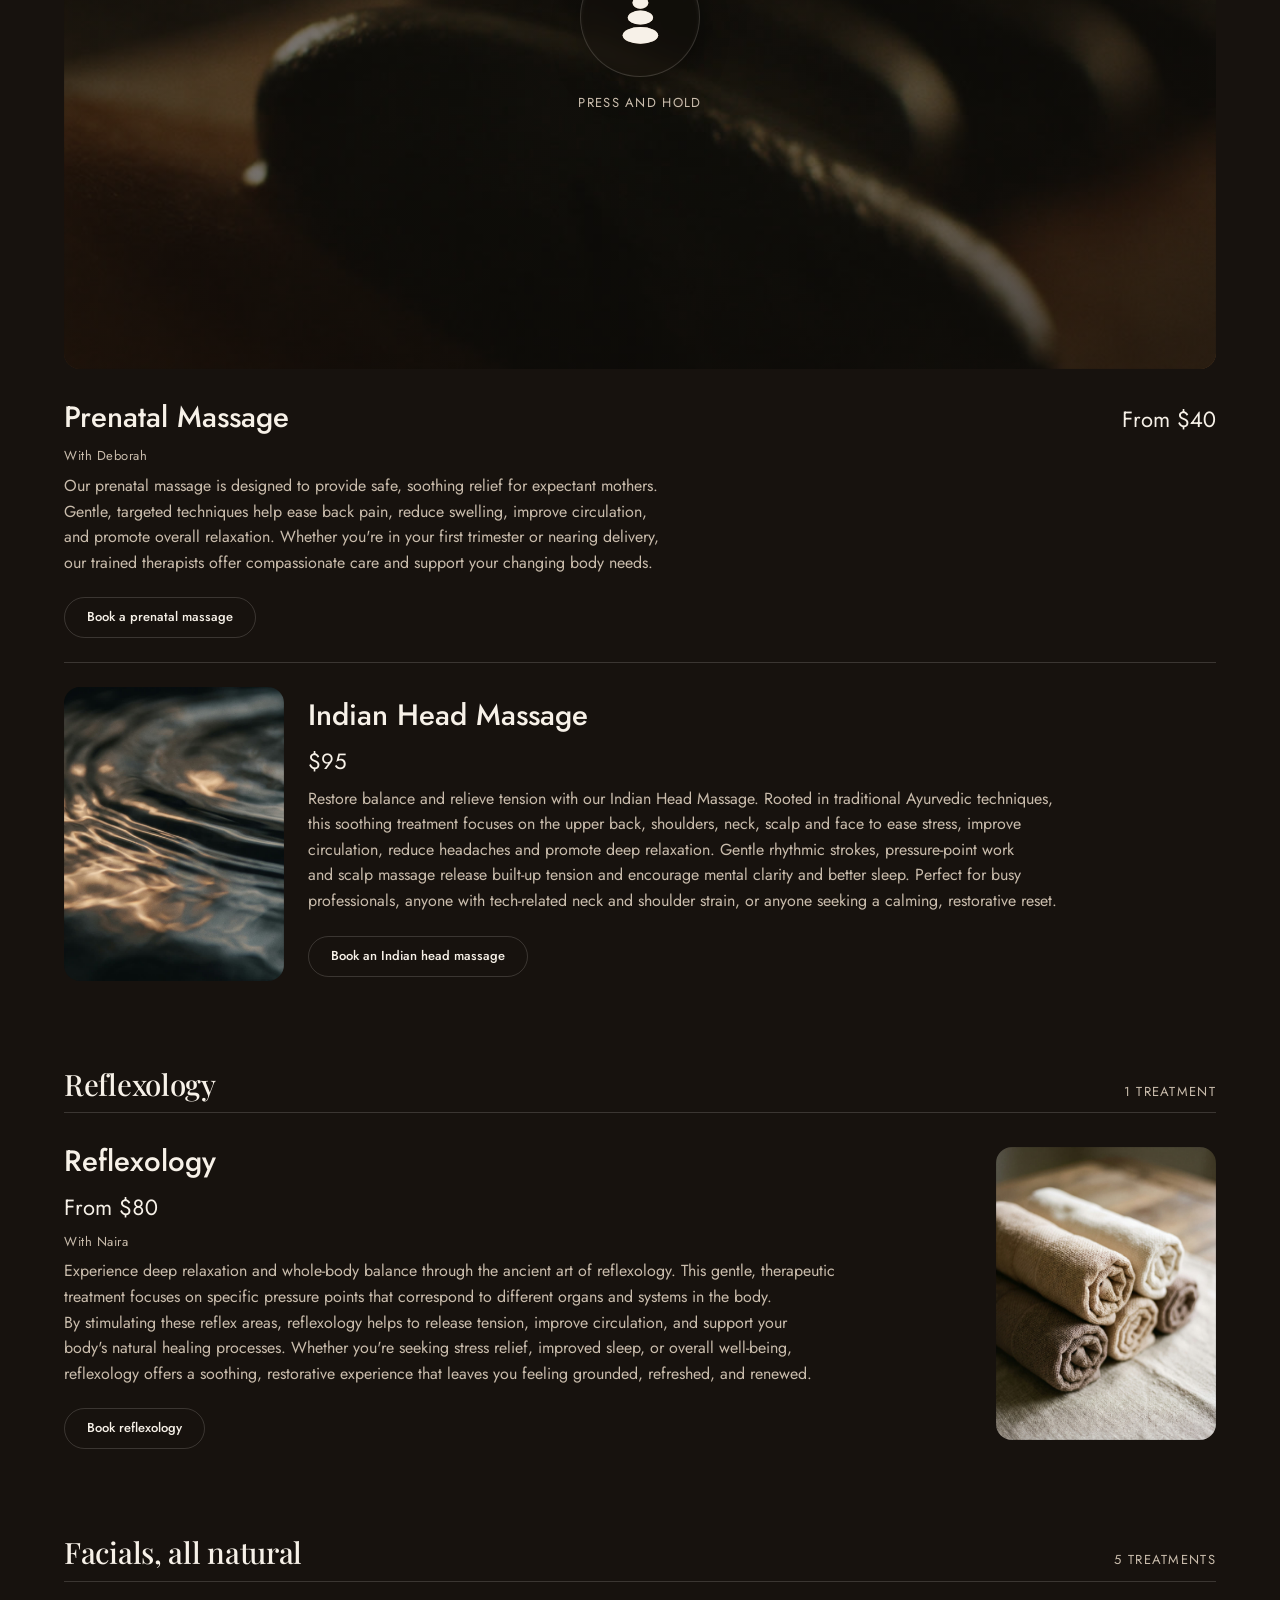
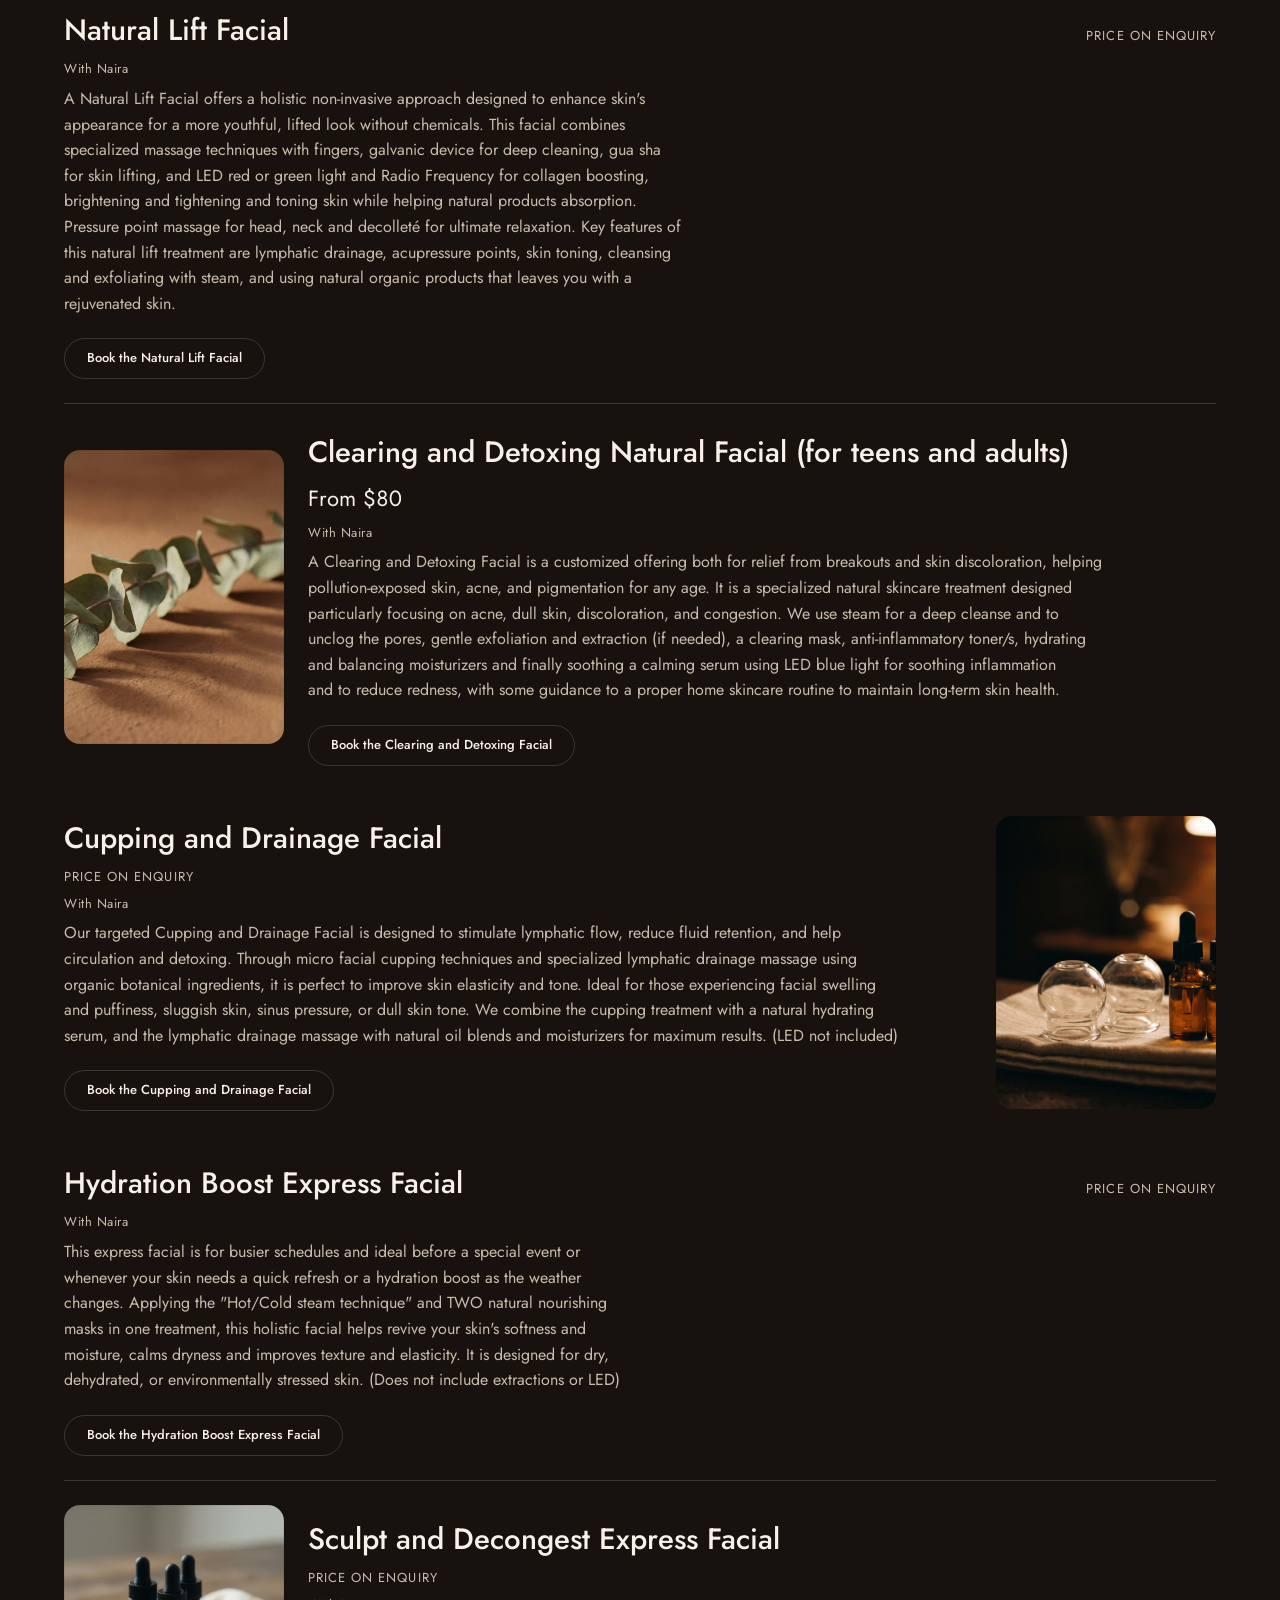
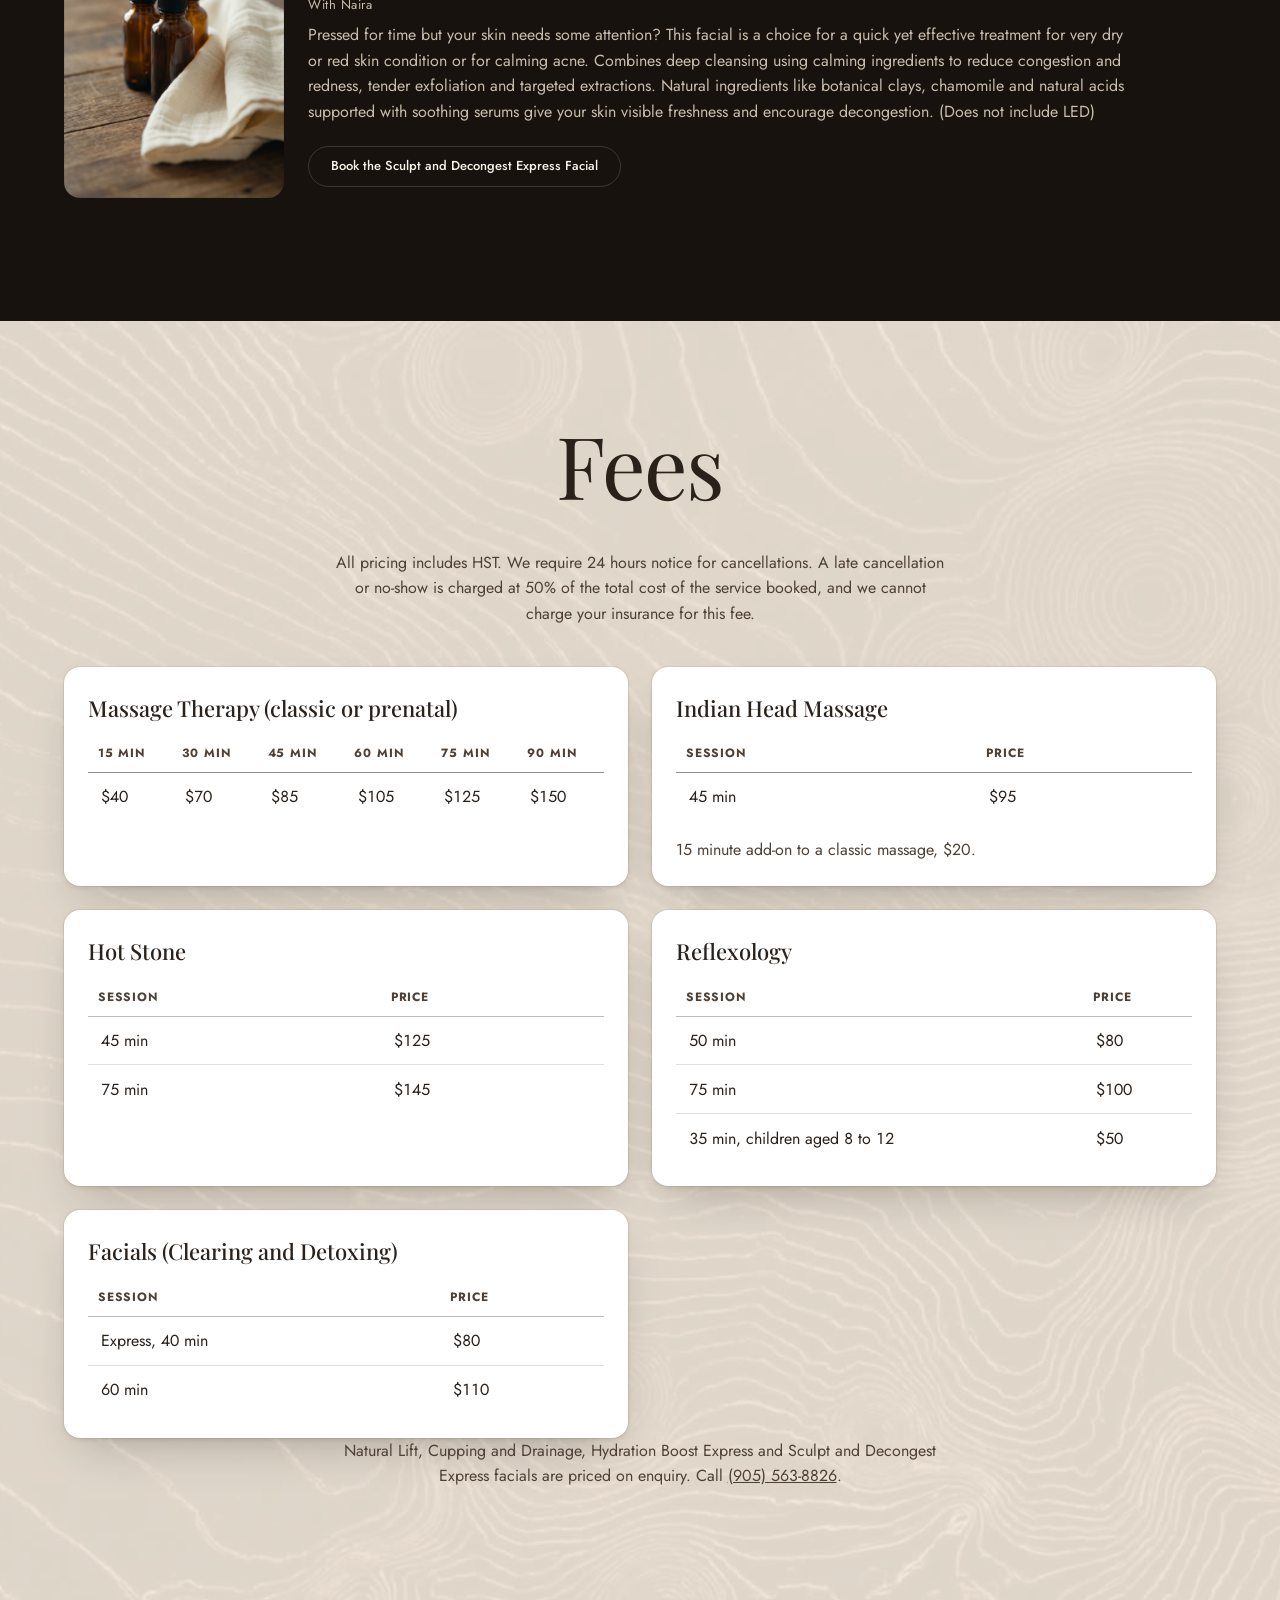
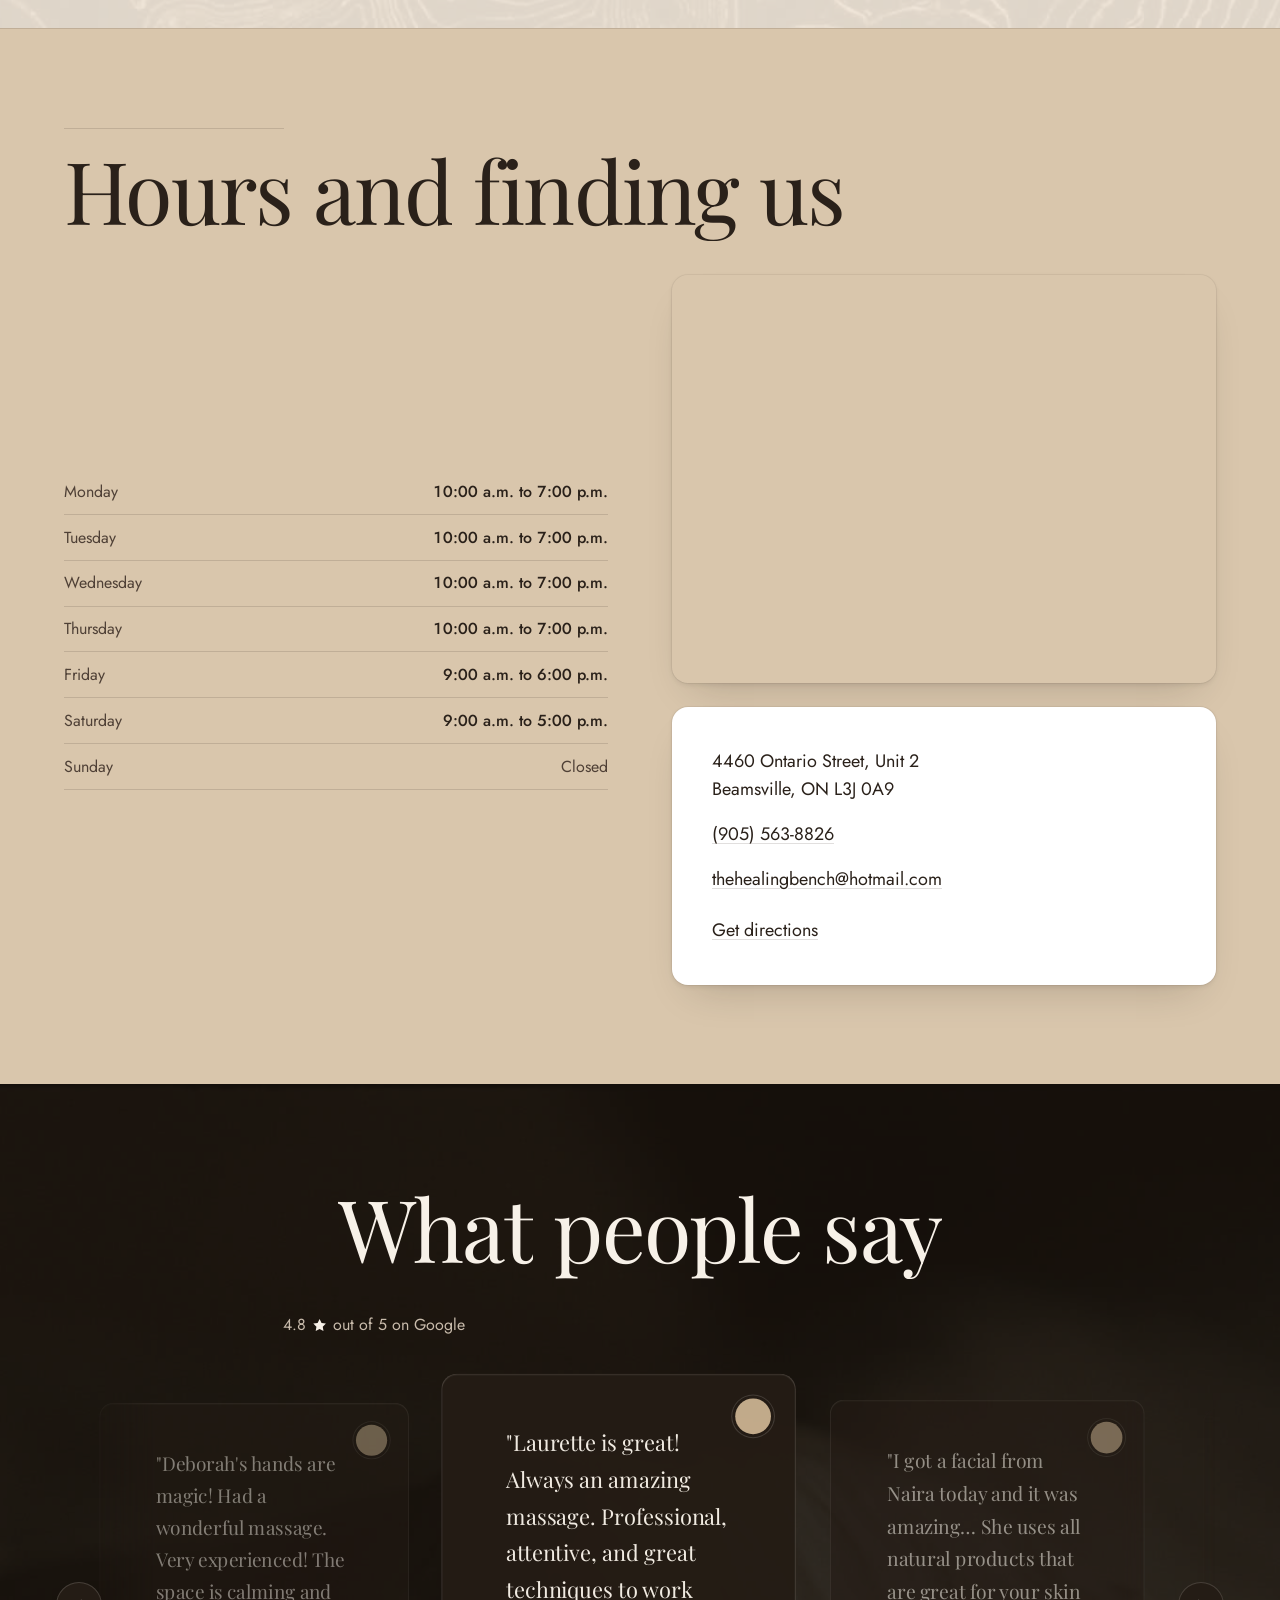
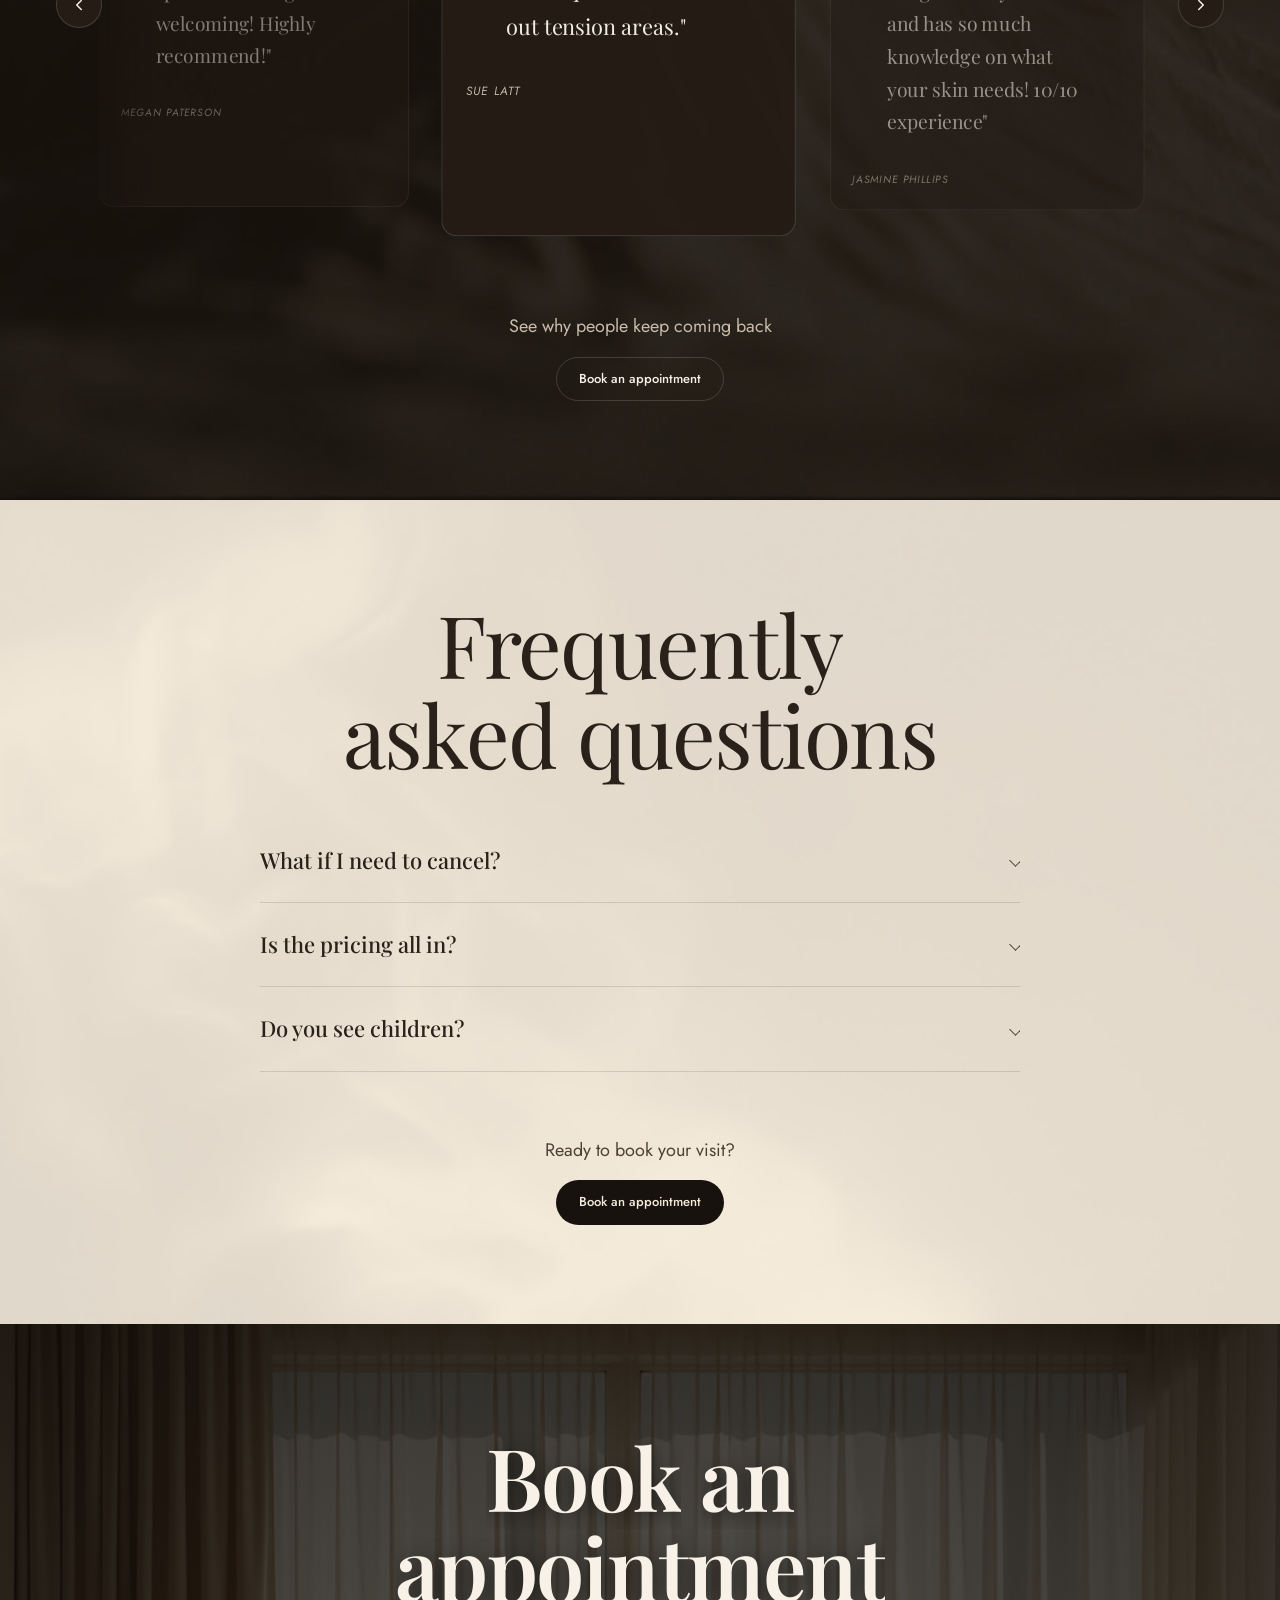
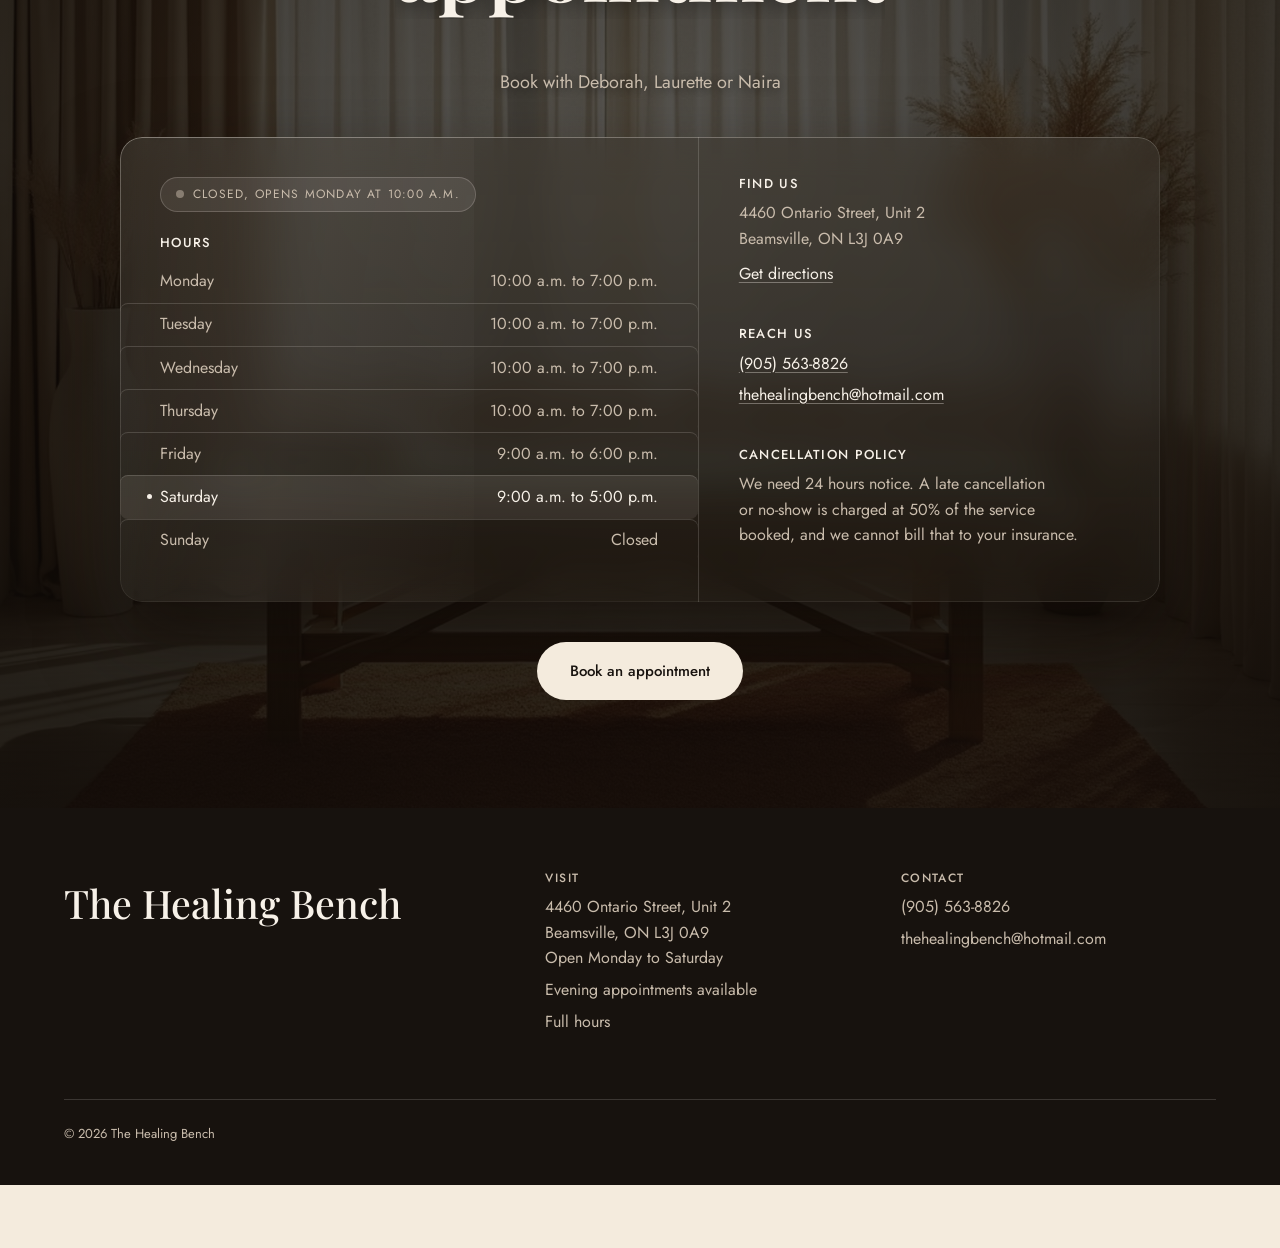
==== commit 7d57cc25: "Drop "evenings available" from the hero hours line The Open 6 days item now reads just Monday to Sat" ====
--- a/index.html
+++ b/index.html
@@ -248,7 +248,7 @@
         <ul class="hero__reveal-facts">
           <li style="--d:.3"><strong class="hero__reveal-rating">4.8<svg class="hero__reveal-star" aria-hidden="true"><use href="#star"/></svg></strong><span>out of 5 on Google</span></li>
           <li style="--d:.4"><strong>Three</strong><span>practitioners, booked by name</span></li>
-          <li style="--d:.5"><strong>Open 6 days</strong><span>Monday to Saturday, evenings available</span></li>
+          <li style="--d:.5"><strong>Open 6 days</strong><span>Monday to Saturday</span></li>
         </ul>
         <div class="hero__reveal-actions" style="--d:.62">
           <a class="btn btn--primary btn--hero" href="https://thehealingbench.clinicsense.com/book/" rel="noopener">Book an appointment</a>
